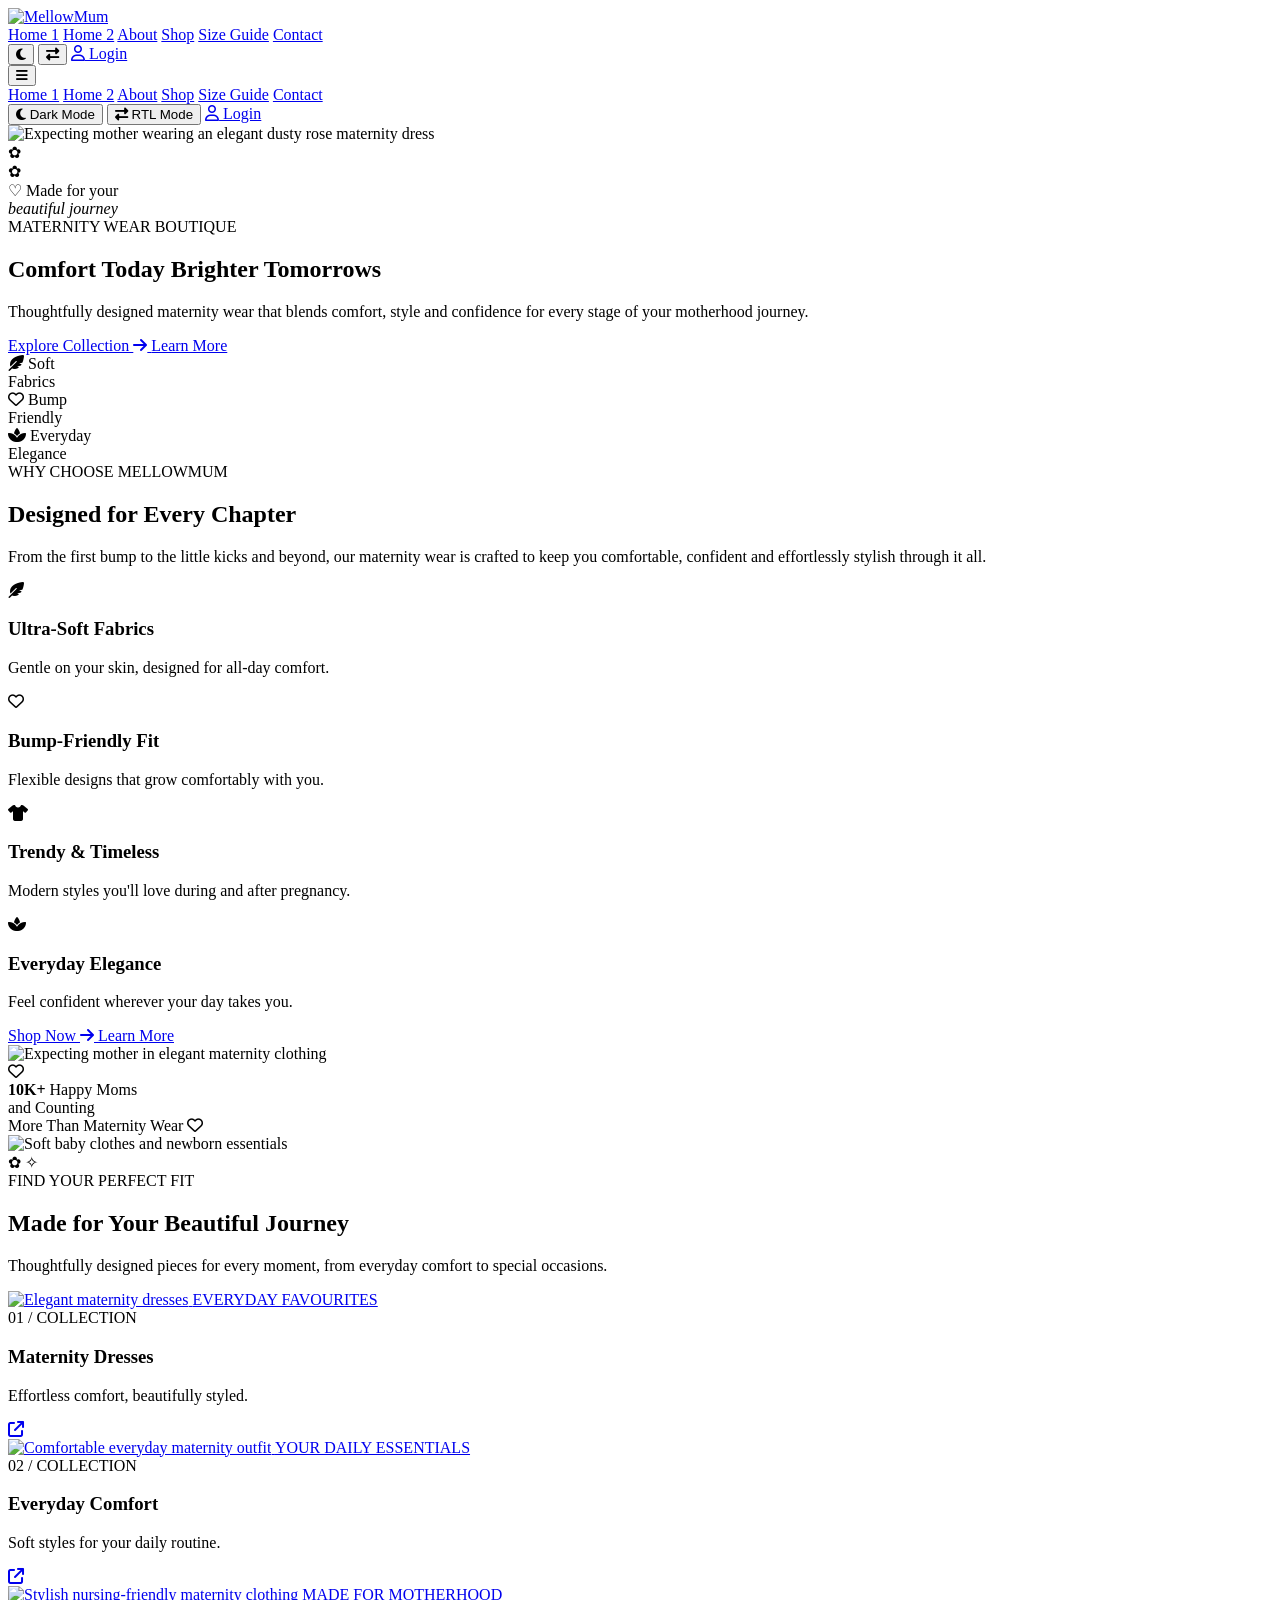
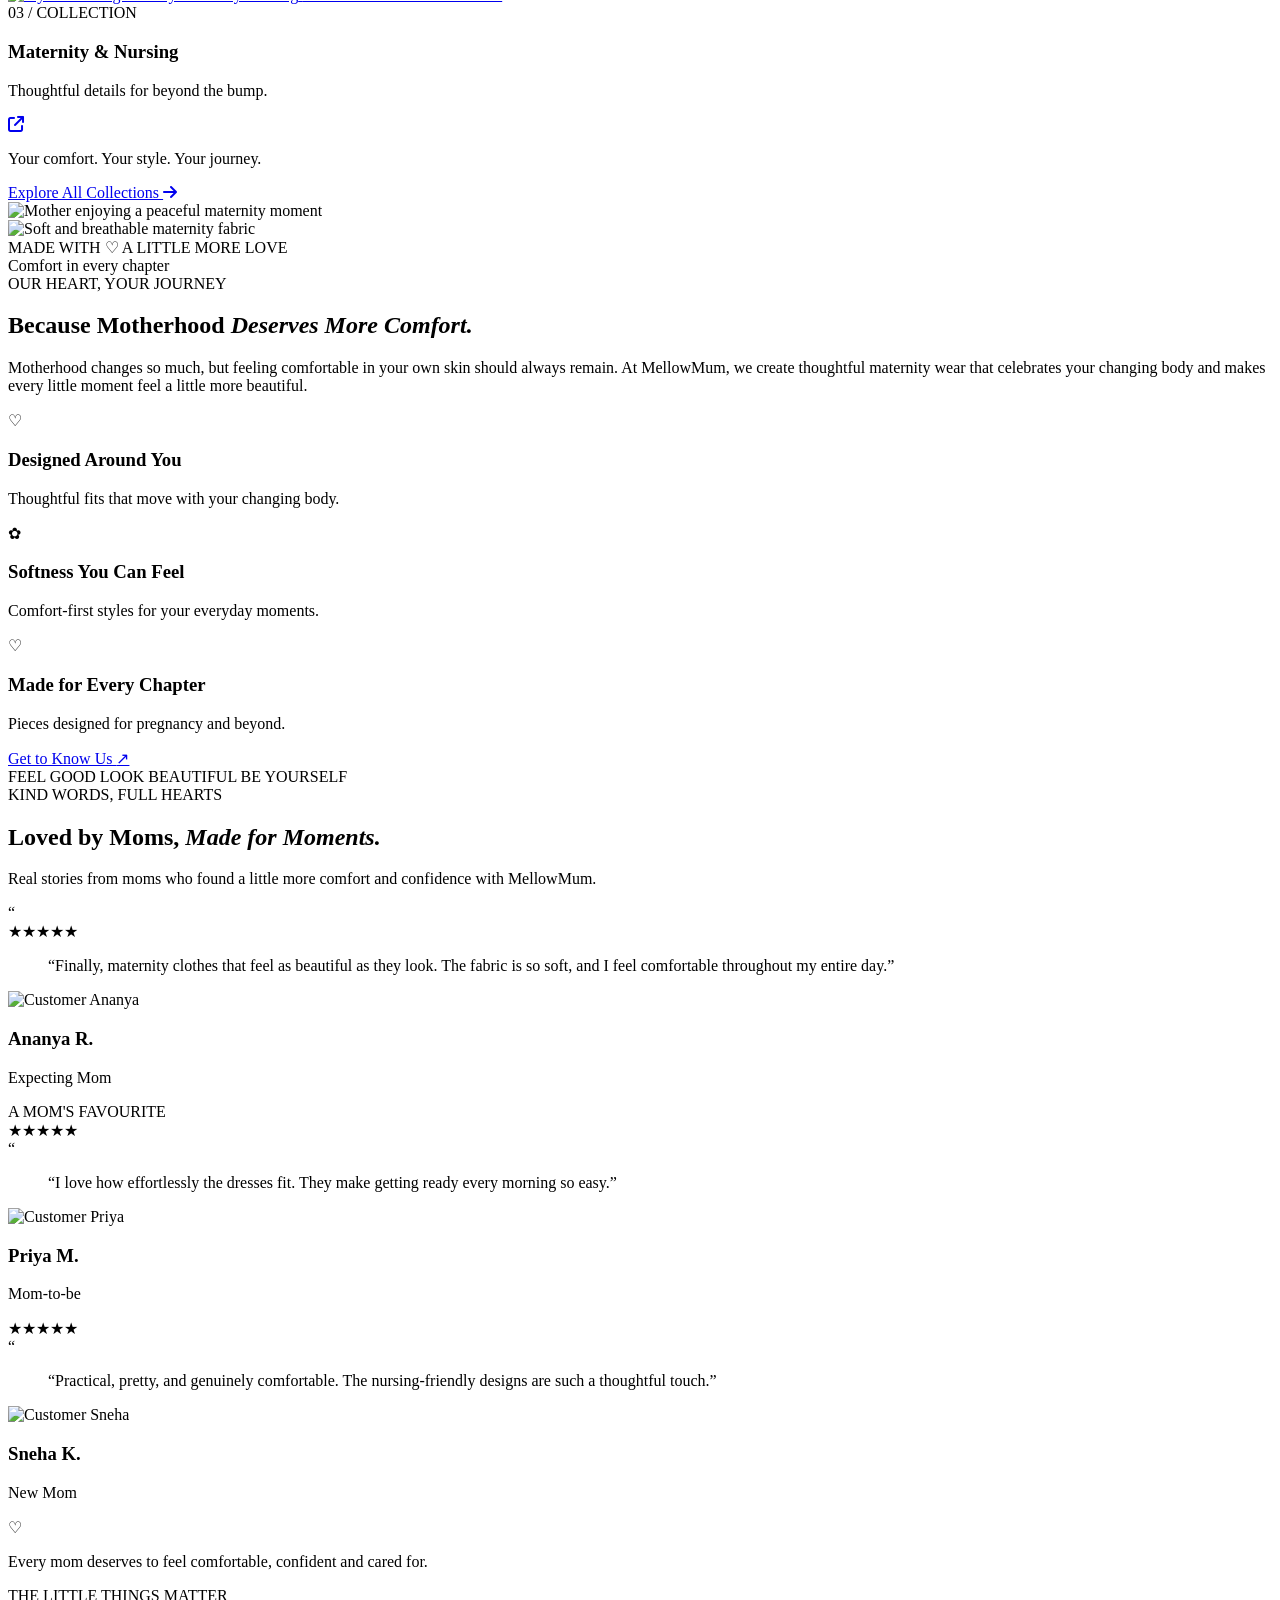
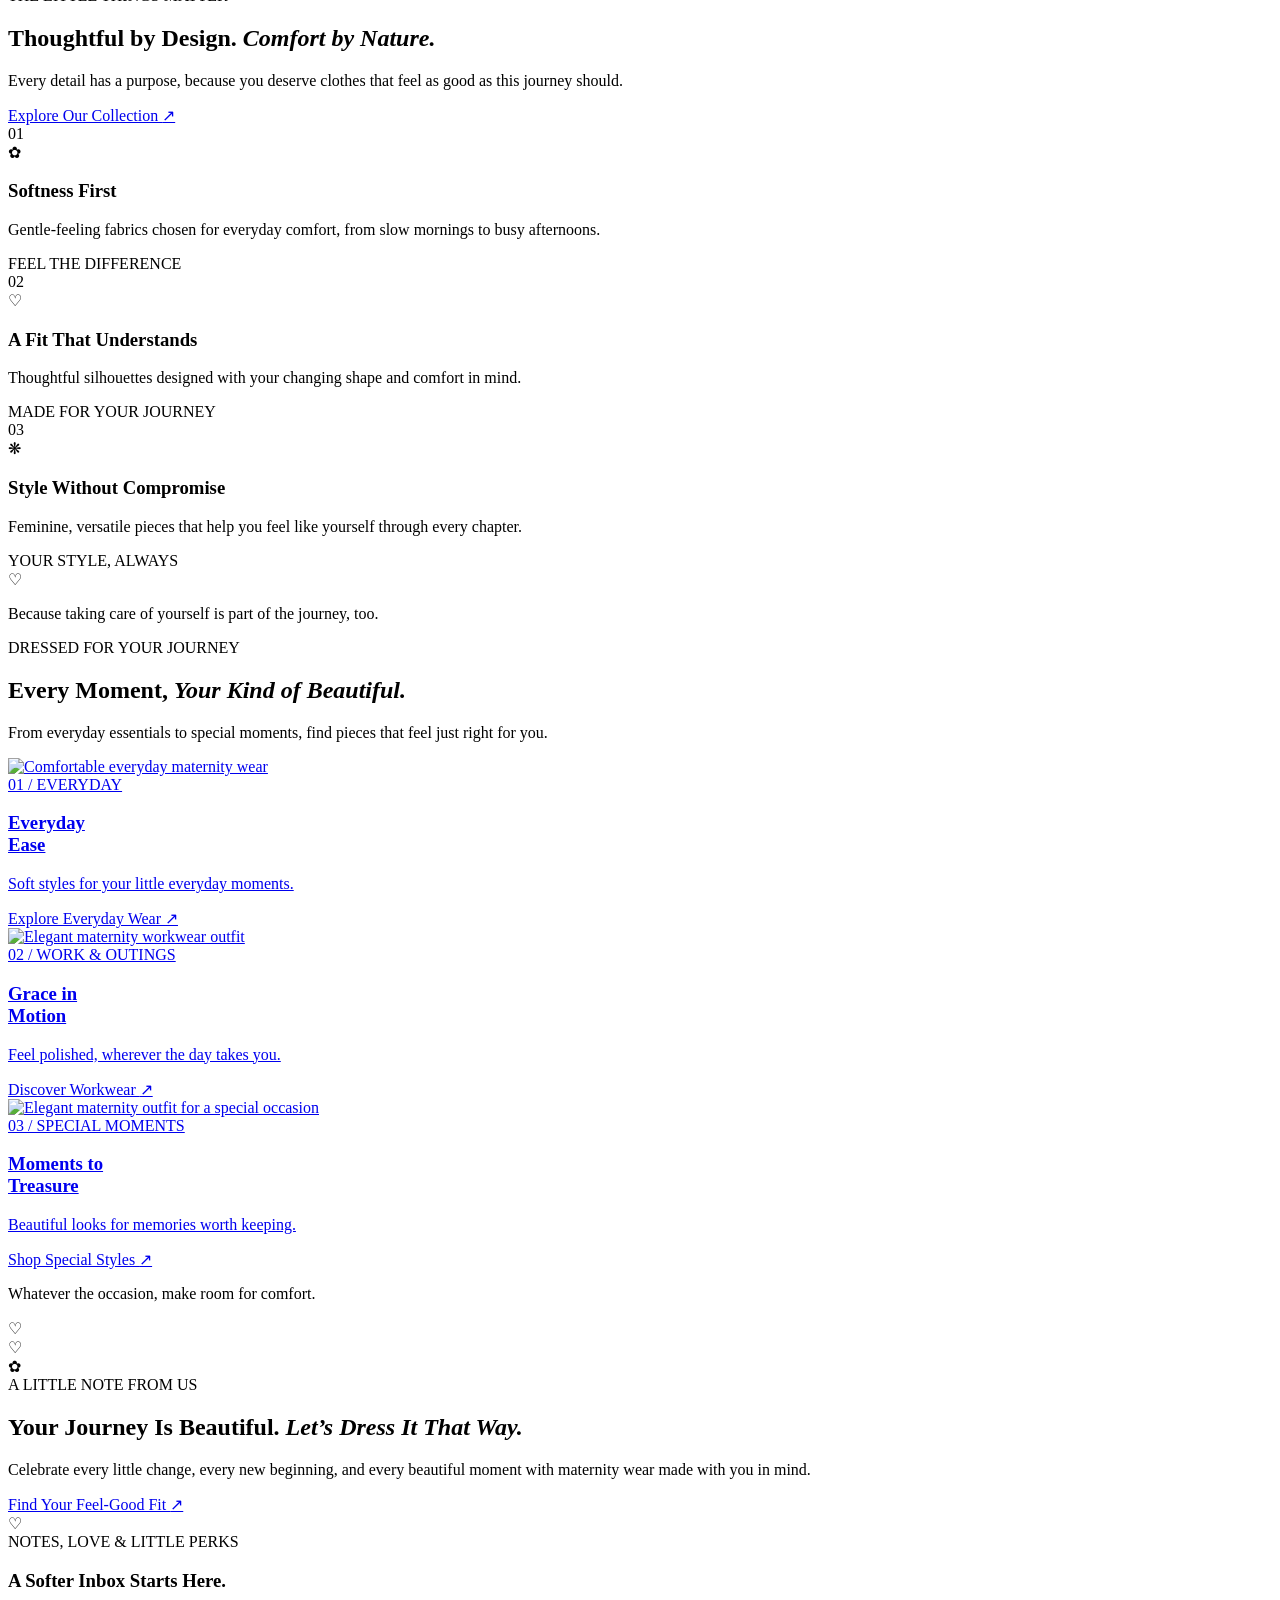
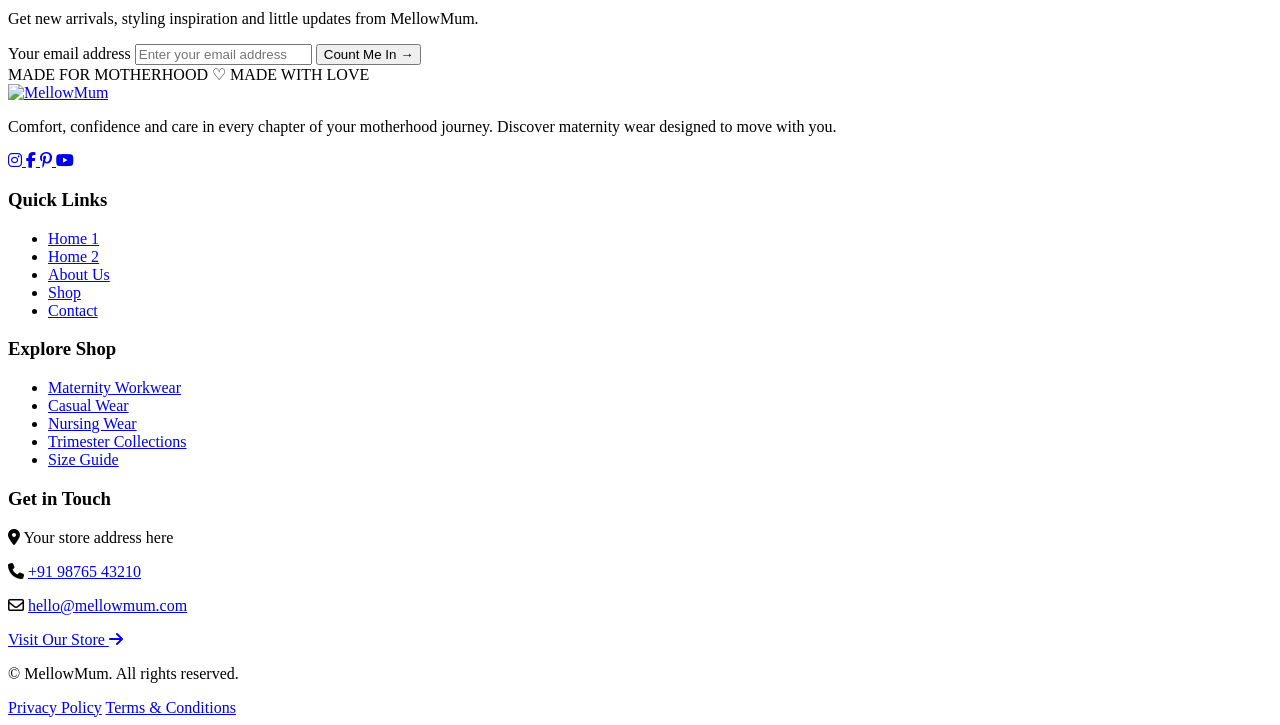
==== index.html @ 8047074a "Add files via upload" ====
<!DOCTYPE html>
<html lang="en">

<head>
    <meta charset="UTF-8">
    <meta name="viewport" content="width=device-width, initial-scale=1.0">

    <title>MellowMum</title>

    <meta name="description"
        content="Discover comfortable and stylish maternity wear at MellowMum, designed for every stage of motherhood.">

    <!-- Google Fonts -->
    <link rel="preconnect" href="https://fonts.googleapis.com">
    <link rel="preconnect" href="https://fonts.gstatic.com" crossorigin>

    <!-- Favicon -->
    <link rel="icon" type="image/png" href="images/favicon.png">

    <link
        href="https://fonts.googleapis.com/css2?family=Nunito+Sans:wght@400;500;600;700&family=Outfit:wght@400;500;600;700&display=swap"
        rel="stylesheet">

    <!-- Font Awesome -->
    <link rel="stylesheet" href="https://cdnjs.cloudflare.com/ajax/libs/font-awesome/6.7.2/css/all.min.css">

    <!-- Main CSS -->
    <link rel="stylesheet" href="css/style.css">
</head>

<body>


    <!-- ==========================
     MELLOWMUM HEADER
========================== -->

    <header class="mm-header">
        <div class="mm-header-inner">

            <!-- Logo -->
            <a href="index.html" class="mm-logo" aria-label="MellowMum Home">
                <img src="images/logo.png" alt="MellowMum">
            </a>

            <!-- Desktop Navigation -->
            <nav class="mm-desktop-nav" aria-label="Main navigation">
                <a href="index.html" class="mm-nav-link active">Home 1</a>
                <a href="home-2.html" class="mm-nav-link">Home 2</a>
                <a href="about.html" class="mm-nav-link">About</a>
                <a href="shop.html" class="mm-nav-link">Shop</a>
                <a href="size-guide.html" class="mm-nav-link">Size Guide</a>
                <a href="contact.html" class="mm-nav-link">Contact</a>
            </nav>

            <!-- Desktop Actions -->
            <div class="mm-desktop-actions">

                <button class="mm-icon-btn" id="mm-desktop-theme" type="button" aria-label="Toggle dark mode"
                    title="Dark mode">
                    <i class="fa-solid fa-moon"></i>
                </button>

                <button class="mm-icon-btn" id="mm-desktop-rtl" type="button" aria-label="Toggle RTL mode"
                    title="Toggle RTL">
                    <i class="fa-solid fa-right-left"></i>
                </button>

                <a href="login.html" class="mm-login-btn">
                    <i class="fa-regular fa-user"></i>
                    Login
                </a>

            </div>

            <!-- Responsive Menu Toggle -->
            <button class="mm-menu-toggle" id="mm-menu-toggle" type="button" aria-label="Open navigation menu"
                aria-expanded="false" aria-controls="mm-mobile-menu">
                <i class="fa-solid fa-bars"></i>
            </button>

        </div>

        <!-- Responsive Navigation -->
        <div class="mm-mobile-menu" id="mm-mobile-menu" aria-hidden="true" inert>

            <nav class="mm-mobile-nav" aria-label="Mobile navigation">
                <a href="index.html" class="mm-mobile-link active">Home 1</a>
                <a href="home-2.html" class="mm-mobile-link">Home 2</a>
                <a href="about.html" class="mm-mobile-link">About</a>
                <a href="shop.html" class="mm-mobile-link">Shop</a>
                <a href="size-guide.html" class="mm-mobile-link">Size Guide</a>
                <a href="contact.html" class="mm-mobile-link">Contact</a>
            </nav>

            <!-- Mobile Settings -->
            <div class="mm-mobile-settings">

                <button class="mm-setting-btn" id="mm-mobile-theme" type="button">
                    <i class="fa-solid fa-moon"></i>
                    <span>Dark Mode</span>
                </button>

                <button class="mm-setting-btn" id="mm-mobile-rtl" type="button">
                    <i class="fa-solid fa-right-left"></i>
                    <span>RTL Mode</span>
                </button>

                <a href="login.html" class="mm-login-btn mm-mobile-login">
                    <i class="fa-regular fa-user"></i>
                    Login
                </a>

            </div>

        </div>
    </header>

    <!-- MELLOWMUM HERO -->
    <section class="mm-hero" id="home">
        <div class="mm-hero-shell">

            <!-- LEFT: MATERNITY VISUAL -->
            <div class="mm-hero-media">
                <div class="mm-hero-arch"></div>

                <div class="mm-hero-photo-wrap">
                    <img src="images/maternity-model.jpg"
                        alt="Expecting mother wearing an elegant dusty rose maternity dress" class="mm-hero-photo">
                </div>

                <div class="mm-hero-flower mm-hero-flower-one">✿</div>
                <div class="mm-hero-flower mm-hero-flower-two">✿</div>

                <div class="mm-hero-photo-note">
                    <span class="mm-note-heart">♡</span>
                    Made for your<br>
                    <em>beautiful journey</em>
                </div>
            </div>

            <!-- RIGHT: CONTENT -->
            <div class="mm-hero-content">

                <div class="mm-hero-eyebrow">
                    <span></span>
                    MATERNITY WEAR BOUTIQUE
                </div>

                <h1 class="mm-hero-title">
                    Comfort Today
                    <span>Brighter Tomorrows</span>
                </h1>

                <p class="mm-hero-description">
                    Thoughtfully designed maternity wear that blends
                    comfort, style and confidence for every stage of
                    your motherhood journey.
                </p>

                <div class="mm-hero-actions">
                    <a href="shop.html" class="mm-hero-btn mm-hero-btn-primary">
                        Explore Collection
                        <i class="fa-solid fa-arrow-right"></i>
                    </a>

                    <a href="about.html" class="mm-hero-btn mm-hero-btn-outline">
                        Learn More
                    </a>
                </div>

                <div class="mm-hero-benefits">

                    <div class="mm-hero-benefit">
                        <i class="fa-solid fa-feather-pointed"></i>
                        <span>Soft<br>Fabrics</span>
                    </div>

                    <div class="mm-hero-benefit">
                        <i class="fa-regular fa-heart"></i>
                        <span>Bump<br>Friendly</span>
                    </div>

                    <div class="mm-hero-benefit">
                        <i class="fa-solid fa-spa"></i>
                        <span>Everyday<br>Elegance</span>
                    </div>

                </div>
            </div>
        </div>
    </section>


    <!-- =========================================
     WHY CHOOSE MELLOWMUM
========================================= -->

    <section class="mm-why-section" id="why-mellowmum">
        <div class="mm-why-container">

            <!-- LEFT CONTENT -->
            <div class="mm-why-content">

                <div class="mm-why-eyebrow">
                    <span></span>
                    WHY CHOOSE MELLOWMUM
                </div>

                <h2 class="mm-why-title">
                    Designed for
                    <span>Every Chapter</span>
                </h2>

                <p class="mm-why-description">
                    From the first bump to the little kicks and beyond,
                    our maternity wear is crafted to keep you comfortable,
                    confident and effortlessly stylish through it all.
                </p>

                <!-- BENEFIT CARDS -->
                <div class="mm-why-benefits">

                    <article class="mm-why-card">
                        <div class="mm-why-icon">
                            <i class="fa-solid fa-feather-pointed"></i>
                        </div>
                        <div class="mm-why-card-text">
                            <h3>Ultra-Soft Fabrics</h3>
                            <p>Gentle on your skin, designed for all-day comfort.</p>
                        </div>
                    </article>

                    <article class="mm-why-card">
                        <div class="mm-why-icon">
                            <i class="fa-regular fa-heart"></i>
                        </div>
                        <div class="mm-why-card-text">
                            <h3>Bump-Friendly Fit</h3>
                            <p>Flexible designs that grow comfortably with you.</p>
                        </div>
                    </article>

                    <article class="mm-why-card">
                        <div class="mm-why-icon">
                            <i class="fa-solid fa-shirt"></i>
                        </div>
                        <div class="mm-why-card-text">
                            <h3>Trendy & Timeless</h3>
                            <p>Modern styles you'll love during and after pregnancy.</p>
                        </div>
                    </article>

                    <article class="mm-why-card">
                        <div class="mm-why-icon">
                            <i class="fa-solid fa-spa"></i>
                        </div>
                        <div class="mm-why-card-text">
                            <h3>Everyday Elegance</h3>
                            <p>Feel confident wherever your day takes you.</p>
                        </div>
                    </article>

                </div>

                <!-- BUTTONS -->
                <div class="mm-why-actions">
                    <a href="shop.html" class="mm-why-btn">
                        Shop Now
                        <i class="fa-solid fa-arrow-right"></i>
                    </a>

                    <a href="about.html" class="mm-why-link">
                        Learn More
                        <span></span>
                    </a>
                </div>

            </div>

            <!-- RIGHT VISUAL COMPOSITION -->
            <div class="mm-why-visual">

                <div class="mm-why-back-shape"></div>

                <!-- Main maternity image -->
                <div class="mm-why-main-image">
                    <img src="images/why-choose.jpg" alt="Expecting mother in elegant maternity clothing"
                        loading="lazy">
                </div>

                <!-- Floating customer badge -->
                <div class="mm-why-stat">
                    <div class="mm-why-stat-heart">
                        <i class="fa-regular fa-heart"></i>
                    </div>
                    <strong>10K+</strong>
                    <span>Happy Moms<br>and Counting</span>
                </div>

                <!-- Handwritten-style message -->
                <div class="mm-why-note">
                    <span>More Than</span>
                    <span>Maternity Wear</span>
                    <i class="fa-regular fa-heart"></i>
                </div>

                <!-- Small supporting image -->
                <div class="mm-why-small-image">
                    <img src="images/baby-essentials.jpg" alt="Soft baby clothes and newborn essentials" loading="lazy">
                </div>

                <span class="mm-why-decoration mm-why-decoration-one">✿</span>
                <span class="mm-why-decoration mm-why-decoration-two">✧</span>

            </div>

        </div>
    </section>



    <!-- =========================================
     SECTION 3 - MATERNITY COLLECTION
========================================= -->

    <section class="mm-collection-section" id="maternity-collection">
        <div class="mm-collection-container">

            <!-- Section heading -->
            <div class="mm-collection-heading">
                <div class="mm-collection-eyebrow">
                    <span></span>
                    FIND YOUR PERFECT FIT
                    <span></span>
                </div>

                <div class="mm-collection-heading-row">
                    <h2 class="mm-collection-title">
                        Made for Your
                        <span>Beautiful Journey</span>
                    </h2>

                    <p class="mm-collection-intro">
                        Thoughtfully designed pieces for every moment,
                        from everyday comfort to special occasions.
                    </p>
                </div>
            </div>

            <!-- Asymmetric collection gallery -->
            <div class="mm-collection-grid">

                <!-- Large card -->
                <article class="mm-collection-card mm-collection-card-large">
                    <a href="shop.html?category=dresses" class="mm-collection-image-link"
                        aria-label="Explore maternity dresses">

                        <img src="images/maternity-dresses.jpg" alt="Elegant maternity dresses"
                            class="mm-collection-image" loading="lazy">

                        <span class="mm-collection-image-label">
                            EVERYDAY FAVOURITES
                        </span>
                    </a>

                    <div class="mm-collection-card-info">
                        <div>
                            <span class="mm-collection-number">01 / COLLECTION</span>
                            <h3>Maternity Dresses</h3>
                            <p>Effortless comfort, beautifully styled.</p>
                        </div>

                        <a href="shop.html?category=dresses" class="mm-collection-arrow"
                            aria-label="Shop maternity dresses">
                            <i class="fa-solid fa-arrow-up-right-from-square"></i>
                        </a>
                    </div>
                </article>

                <!-- Top right card -->
                <article class="mm-collection-card mm-collection-card-top">
                    <a href="shop.html?category=everyday-wear" class="mm-collection-image-link"
                        aria-label="Explore everyday maternity wear">

                        <img src="images/maternity-everyday.jpg" alt="Comfortable everyday maternity outfit"
                            class="mm-collection-image" loading="lazy">

                        <span class="mm-collection-image-label">
                            YOUR DAILY ESSENTIALS
                        </span>
                    </a>

                    <div class="mm-collection-card-info">
                        <div>
                            <span class="mm-collection-number">02 / COLLECTION</span>
                            <h3>Everyday Comfort</h3>
                            <p>Soft styles for your daily routine.</p>
                        </div>

                        <a href="shop.html?category=everyday-wear" class="mm-collection-arrow"
                            aria-label="Shop everyday maternity wear">
                            <i class="fa-solid fa-arrow-up-right-from-square"></i>
                        </a>
                    </div>
                </article>

                <!-- Bottom right card -->
                <article class="mm-collection-card mm-collection-card-bottom">
                    <a href="shop.html?category=nursing-wear" class="mm-collection-image-link"
                        aria-label="Explore nursing wear">

                        <img src="images/maternity-nursing.jpg" alt="Stylish nursing-friendly maternity clothing"
                            class="mm-collection-image" loading="lazy">

                        <span class="mm-collection-image-label">
                            MADE FOR MOTHERHOOD
                        </span>
                    </a>

                    <div class="mm-collection-card-info">
                        <div>
                            <span class="mm-collection-number">03 / COLLECTION</span>
                            <h3>Maternity & Nursing</h3>
                            <p>Thoughtful details for beyond the bump.</p>
                        </div>

                        <a href="shop.html?category=nursing-wear" class="mm-collection-arrow"
                            aria-label="Shop nursing wear">
                            <i class="fa-solid fa-arrow-up-right-from-square"></i>
                        </a>
                    </div>
                </article>

            </div>

            <!-- Bottom CTA -->
            <div class="mm-collection-footer">
                <p>
                    Your comfort. Your style. Your journey.
                </p>

                <a href="shop.html" class="mm-collection-view-all">
                    Explore All Collections
                    <i class="fa-solid fa-arrow-right"></i>
                </a>
            </div>

        </div>
    </section>


    <!-- SECTION 4: OUR STORY -->
    <section class="mm-story-section" id="our-story">
        <div class="mm-story-container">

            <div class="mm-story-visual">
                <div class="mm-story-image-main">
                    <img src="images/mellowmum-story.jpg" alt="Mother enjoying a peaceful maternity moment">
                </div>

                <div class="mm-story-image-small">
                    <img src="images/mellowmum-fabric.jpg" alt="Soft and breathable maternity fabric">
                </div>

                <div class="mm-story-stamp">
                    <span class="mm-story-stamp-top">MADE WITH</span>
                    <span class="mm-story-stamp-heart">♡</span>
                    <span class="mm-story-stamp-bottom">A LITTLE MORE LOVE</span>
                </div>

                <div class="mm-story-image-caption">
                    <span class="mm-story-caption-line"></span>
                    <span>Comfort in every chapter</span>
                </div>
            </div>

            <div class="mm-story-content">
                <span class="mm-story-eyebrow">
                    OUR HEART, YOUR JOURNEY
                </span>

                <h2>
                    Because Motherhood
                    <em>Deserves More Comfort.</em>
                </h2>

                <p class="mm-story-description">
                    Motherhood changes so much, but feeling comfortable
                    in your own skin should always remain. At MellowMum,
                    we create thoughtful maternity wear that celebrates
                    your changing body and makes every little moment feel
                    a little more beautiful.
                </p>

                <div class="mm-story-promise">
                    <span class="mm-story-promise-icon">♡</span>
                    <div>
                        <h3>Designed Around You</h3>
                        <p>Thoughtful fits that move with your changing body.</p>
                    </div>
                </div>

                <div class="mm-story-promise">
                    <span class="mm-story-promise-icon">✿</span>
                    <div>
                        <h3>Softness You Can Feel</h3>
                        <p>Comfort-first styles for your everyday moments.</p>
                    </div>
                </div>

                <div class="mm-story-promise">
                    <span class="mm-story-promise-icon">♡</span>
                    <div>
                        <h3>Made for Every Chapter</h3>
                        <p>Pieces designed for pregnancy and beyond.</p>
                    </div>
                </div>

                <a href="about.html" class="mm-story-button">
                    Get to Know Us
                    <span aria-hidden="true">↗</span>
                </a>
            </div>

        </div>

        <div class="mm-story-bottom-note">
            <span>FEEL GOOD</span>
            <span class="mm-story-note-dot"></span>
            <span>LOOK BEAUTIFUL</span>
            <span class="mm-story-note-dot"></span>
            <span>BE YOURSELF</span>
        </div>
    </section>


    <!-- SECTION 5: CUSTOMER TESTIMONIALS -->
    <section class="mm-testimonials-section" id="testimonials">
        <div class="mm-testimonials-container">

            <div class="mm-testimonials-heading">
                <span class="mm-testimonials-eyebrow">KIND WORDS, FULL HEARTS</span>

                <h2>
                    Loved by Moms,
                    <em>Made for Moments.</em>
                </h2>

                <p>
                    Real stories from moms who found a little more comfort
                    and confidence with MellowMum.
                </p>
            </div>

            <div class="mm-testimonials-layout">

                <div class="mm-testimonial-featured">
                    <span class="mm-testimonial-quote-mark">“</span>

                    <div class="mm-testimonial-stars">★★★★★</div>

                    <blockquote>
                        “Finally, maternity clothes that feel as beautiful
                        as they look. The fabric is so soft, and I feel
                        comfortable throughout my entire day.”
                    </blockquote>

                    <div class="mm-testimonial-author">
                        <div class="mm-testimonial-avatar">
                            <img src="images/customer-ananya.jpg" alt="Customer Ananya">
                        </div>
                        <div>
                            <h3>Ananya R.</h3>
                            <p>Expecting Mom</p>
                        </div>
                    </div>

                    <span class="mm-testimonial-featured-label">
                        A MOM'S FAVOURITE
                    </span>
                </div>

                <div class="mm-testimonials-side">

                    <article class="mm-testimonial-card">
                        <div class="mm-testimonial-card-top">
                            <div class="mm-testimonial-stars">★★★★★</div>
                            <span class="mm-testimonial-mark">“</span>
                        </div>

                        <blockquote>
                            “I love how effortlessly the dresses fit.
                            They make getting ready every morning so easy.”
                        </blockquote>

                        <div class="mm-testimonial-author">
                            <div class="mm-testimonial-avatar">
                                <img src="images/customer-priya.jpg" alt="Customer Priya">
                            </div>
                            <div>
                                <h3>Priya M.</h3>
                                <p>Mom-to-be</p>
                            </div>
                        </div>
                    </article>

                    <article class="mm-testimonial-card">
                        <div class="mm-testimonial-card-top">
                            <div class="mm-testimonial-stars">★★★★★</div>
                            <span class="mm-testimonial-mark">“</span>
                        </div>

                        <blockquote>
                            “Practical, pretty, and genuinely comfortable.
                            The nursing-friendly designs are such a thoughtful touch.”
                        </blockquote>

                        <div class="mm-testimonial-author">
                            <div class="mm-testimonial-avatar">
                                <img src="images/customer-sneha.jpg" alt="Customer Sneha">
                            </div>
                            <div>
                                <h3>Sneha K.</h3>
                                <p>New Mom</p>
                            </div>
                        </div>
                    </article>

                </div>
            </div>

            <div class="mm-testimonials-footer">
                <span class="mm-testimonials-footer-heart">♡</span>
                <p>Every mom deserves to feel comfortable, confident and cared for.</p>
            </div>

        </div>
    </section>


    <!-- SECTION 6: THE MELLOWMUM DIFFERENCE -->
    <section class="mm-difference-section" id="mellowmum-difference">
        <div class="mm-difference-container">

            <div class="mm-difference-intro">
                <span class="mm-difference-eyebrow">THE LITTLE THINGS MATTER</span>

                <h2>
                    Thoughtful by Design.
                    <em>Comfort by Nature.</em>
                </h2>

                <p>
                    Every detail has a purpose, because you deserve clothes
                    that feel as good as this journey should.
                </p>

                <a href="shop.html" class="mm-difference-link">
                    Explore Our Collection <span>↗</span>
                </a>
            </div>

            <div class="mm-difference-details">

                <article class="mm-difference-item">
                    <div class="mm-difference-number">01</div>
                    <div class="mm-difference-item-content">
                        <span class="mm-difference-symbol">✿</span>
                        <h3>Softness First</h3>
                        <p>
                            Gentle-feeling fabrics chosen for everyday comfort,
                            from slow mornings to busy afternoons.
                        </p>
                    </div>
                    <div class="mm-difference-item-note">FEEL THE DIFFERENCE</div>
                </article>

                <article class="mm-difference-item">
                    <div class="mm-difference-number">02</div>
                    <div class="mm-difference-item-content">
                        <span class="mm-difference-symbol">♡</span>
                        <h3>A Fit That Understands</h3>
                        <p>
                            Thoughtful silhouettes designed with your changing
                            shape and comfort in mind.
                        </p>
                    </div>
                    <div class="mm-difference-item-note">MADE FOR YOUR JOURNEY</div>
                </article>

                <article class="mm-difference-item">
                    <div class="mm-difference-number">03</div>
                    <div class="mm-difference-item-content">
                        <span class="mm-difference-symbol">❋</span>
                        <h3>Style Without Compromise</h3>
                        <p>
                            Feminine, versatile pieces that help you feel
                            like yourself through every chapter.
                        </p>
                    </div>
                    <div class="mm-difference-item-note">YOUR STYLE, ALWAYS</div>
                </article>

            </div>

            <div class="mm-difference-bottom">
                <span class="mm-difference-bottom-icon">♡</span>
                <p>Because taking care of yourself is part of the journey, too.</p>
            </div>

        </div>
    </section>


    <!-- SECTION 7: SHOP BY OCCASION -->
    <section class="mm-occasion-section" id="shop-by-occasion">
        <div class="mm-occasion-container">

            <div class="mm-occasion-heading">
                <div>
                    <span class="mm-occasion-eyebrow">DRESSED FOR YOUR JOURNEY</span>
                    <h2>
                        Every Moment,
                        <em>Your Kind of Beautiful.</em>
                    </h2>
                </div>

                <p>
                    From everyday essentials to special moments,
                    find pieces that feel just right for you.
                </p>
            </div>

            <div class="mm-occasion-grid">

                <a href="shop.html?category=everyday" class="mm-occasion-card mm-occasion-card-tall">
                    <img src="images/occasion-everyday.jpg" alt="Comfortable everyday maternity wear">

                    <span class="mm-occasion-card-overlay"></span>

                    <div class="mm-occasion-card-content">
                        <span class="mm-occasion-card-number">01 / EVERYDAY</span>
                        <h3>Everyday<br>Ease</h3>
                        <p>Soft styles for your little everyday moments.</p>
                        <span class="mm-occasion-card-link">
                            Explore Everyday Wear <span>↗</span>
                        </span>
                    </div>
                </a>

                <a href="shop.html?category=workwear" class="mm-occasion-card mm-occasion-card-middle">
                    <img src="images/occasion-workwear.jpg" alt="Elegant maternity workwear outfit">

                    <span class="mm-occasion-card-overlay"></span>

                    <div class="mm-occasion-card-content">
                        <span class="mm-occasion-card-number">02 / WORK & OUTINGS</span>
                        <h3>Grace in<br>Motion</h3>
                        <p>Feel polished, wherever the day takes you.</p>
                        <span class="mm-occasion-card-link">
                            Discover Workwear <span>↗</span>
                        </span>
                    </div>
                </a>

                <a href="shop.html?category=special-occasions" class="mm-occasion-card mm-occasion-card-tall">
                    <img src="images/occasion-special.jpg" alt="Elegant maternity outfit for a special occasion">

                    <span class="mm-occasion-card-overlay"></span>

                    <div class="mm-occasion-card-content">
                        <span class="mm-occasion-card-number">03 / SPECIAL MOMENTS</span>
                        <h3>Moments to<br>Treasure</h3>
                        <p>Beautiful looks for memories worth keeping.</p>
                        <span class="mm-occasion-card-link">
                            Shop Special Styles <span>↗</span>
                        </span>
                    </div>
                </a>

            </div>

            <div class="mm-occasion-footer">
                <span class="mm-occasion-footer-line"></span>
                <p>Whatever the occasion, make room for comfort.</p>
                <span class="mm-occasion-footer-heart">♡</span>
            </div>

        </div>
    </section>


    <!-- SECTION 8: FINAL CTA & NEWSLETTER -->
    <section class="mm-journey-section" id="join-our-journey">
        <div class="mm-journey-container">

            <div class="mm-journey-decoration mm-journey-decoration-left">♡</div>
            <div class="mm-journey-decoration mm-journey-decoration-right">✿</div>

            <div class="mm-journey-content">
                <span class="mm-journey-eyebrow">
                    A LITTLE NOTE FROM US
                </span>

                <h2>
                    Your Journey Is Beautiful.
                    <em>Let’s Dress It That Way.</em>
                </h2>

                <p class="mm-journey-description">
                    Celebrate every little change, every new beginning,
                    and every beautiful moment with maternity wear
                    made with you in mind.
                </p>

                <a href="shop.html" class="mm-journey-shop-button">
                    Find Your Feel-Good Fit
                    <span aria-hidden="true">↗</span>
                </a>
            </div>

            <div class="mm-journey-divider">
                <span></span>
                <span class="mm-journey-divider-heart">♡</span>
                <span></span>
            </div>

            <div class="mm-journey-newsletter">
                <div class="mm-journey-newsletter-copy">
                    <span class="mm-journey-newsletter-label">
                        NOTES, LOVE & LITTLE PERKS
                    </span>

                    <h3>A Softer Inbox Starts Here.</h3>

                    <p>
                        Get new arrivals, styling inspiration and
                        little updates from MellowMum.
                    </p>
                </div>

                <form class="mm-journey-form" action="#" method="post">
                    <label for="mm-journey-email" class="mm-journey-sr-only">
                        Your email address
                    </label>

                    <input type="email" id="mm-journey-email" name="email" placeholder="Enter your email address"
                        required>

                    <button type="submit">
                        Count Me In
                        <span aria-hidden="true">→</span>
                    </button>
                </form>

            </div>

            <div class="mm-journey-bottom-note">
                <span>MADE FOR MOTHERHOOD</span>
                <span class="mm-journey-bottom-heart">♡</span>
                <span>MADE WITH LOVE</span>
            </div>

        </div>
    </section>


    <!-- ==============================
     MELLOWMUM FOOTER
============================== -->

    <footer class="mm-footer">

        <div class="mm-footer-main">

            <!-- Brand Information -->
            <div class="mm-footer-brand">
                <a href="index.html" class="mm-footer-logo">
                    <img src="images/logo-white.png" alt="MellowMum">
                </a>

                <p>
                    Comfort, confidence and care in every chapter
                    of your motherhood journey. Discover maternity
                    wear designed to move with you.
                </p>

                <div class="mm-footer-socials">
                    <a href="#" aria-label="Instagram">
                        <i class="fa-brands fa-instagram"></i>
                    </a>
                    <a href="#" aria-label="Facebook">
                        <i class="fa-brands fa-facebook-f"></i>
                    </a>
                    <a href="#" aria-label="Pinterest">
                        <i class="fa-brands fa-pinterest-p"></i>
                    </a>
                    <a href="#" aria-label="YouTube">
                        <i class="fa-brands fa-youtube"></i>
                    </a>
                </div>
            </div>

            <!-- Quick Links -->
            <div class="mm-footer-column">
                <h3>Quick Links</h3>
                <ul>
                    <li><a href="index.html">Home 1</a></li>
                    <li><a href="home-2.html">Home 2</a></li>
                    <li><a href="about.html">About Us</a></li>
                    <li><a href="shop.html">Shop</a></li>
                    <li><a href="contact.html">Contact</a></li>
                </ul>
            </div>

            <!-- Shop Categories -->
            <div class="mm-footer-column">
                <h3>Explore Shop</h3>
                <ul>
                    <li><a href="shop.html?category=workwear">Maternity Workwear</a></li>
                    <li><a href="shop.html?category=casual">Casual Wear</a></li>
                    <li><a href="shop.html?category=nursing">Nursing Wear</a></li>
                    <li><a href="shop.html?category=trimester">Trimester Collections</a></li>
                    <li><a href="size-guide.html">Size Guide</a></li>
                </ul>
            </div>

            <!-- Contact Information -->
            <div class="mm-footer-column mm-footer-contact">
                <h3>Get in Touch</h3>

                <p>
                    <i class="fa-solid fa-location-dot"></i>
                    <span>Your store address here</span>
                </p>

                <p>
                    <i class="fa-solid fa-phone"></i>
                    <a href="tel:+919876543210">+91 98765 43210</a>
                </p>

                <p>
                    <i class="fa-regular fa-envelope"></i>
                    <a href="mailto:hello@mellowmum.com">
                        hello@mellowmum.com
                    </a>
                </p>

                <a href="contact.html" class="mm-footer-contact-btn">
                    Visit Our Store
                    <i class="fa-solid fa-arrow-right"></i>
                </a>
            </div>

        </div>

        <!-- Footer Bottom -->
        <div class="mm-footer-bottom">
            <p>
                &copy; <span id="mm-footer-year"></span>
                MellowMum. All rights reserved.
            </p>

            <div class="mm-footer-legal">
                <a href="#">Privacy Policy</a>
                <a href="#">Terms & Conditions</a>
            </div>

        </div>

    </footer>

    <script src="js/main.js"></script>

</body>

</html>
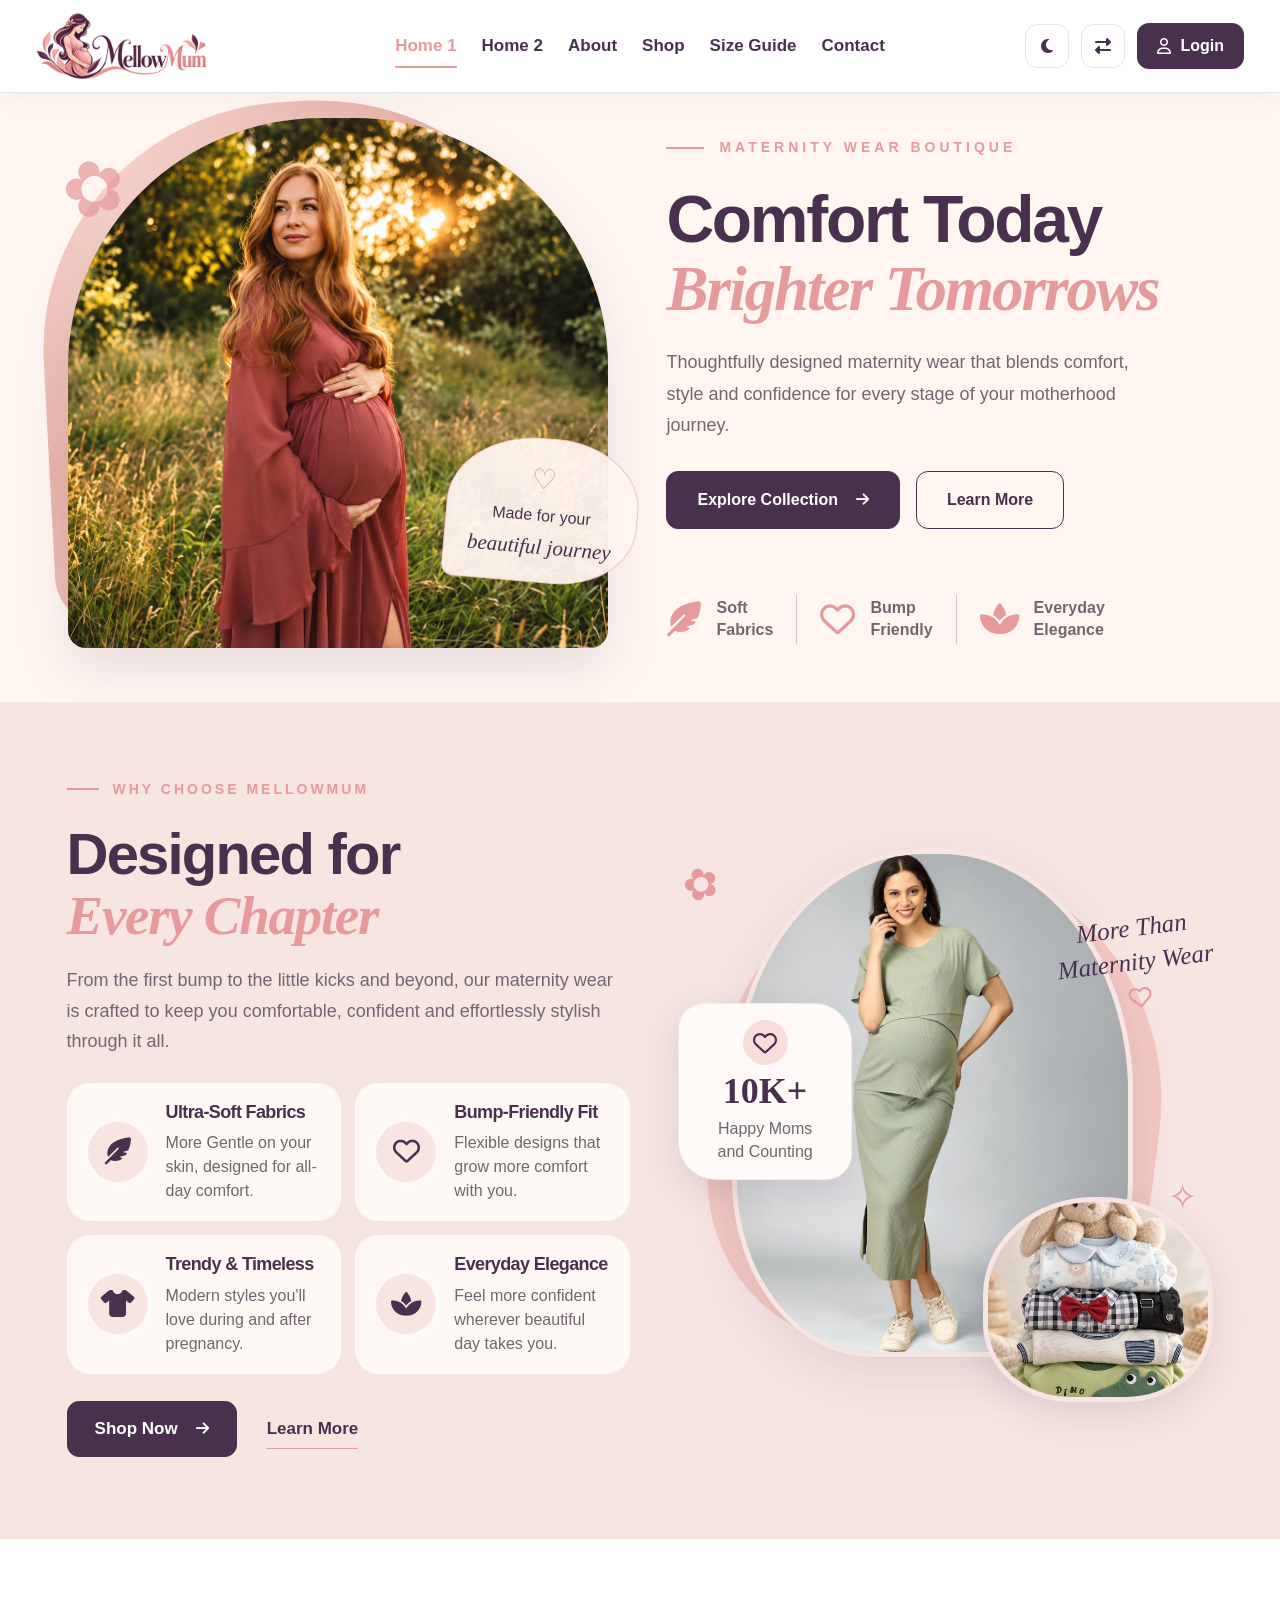
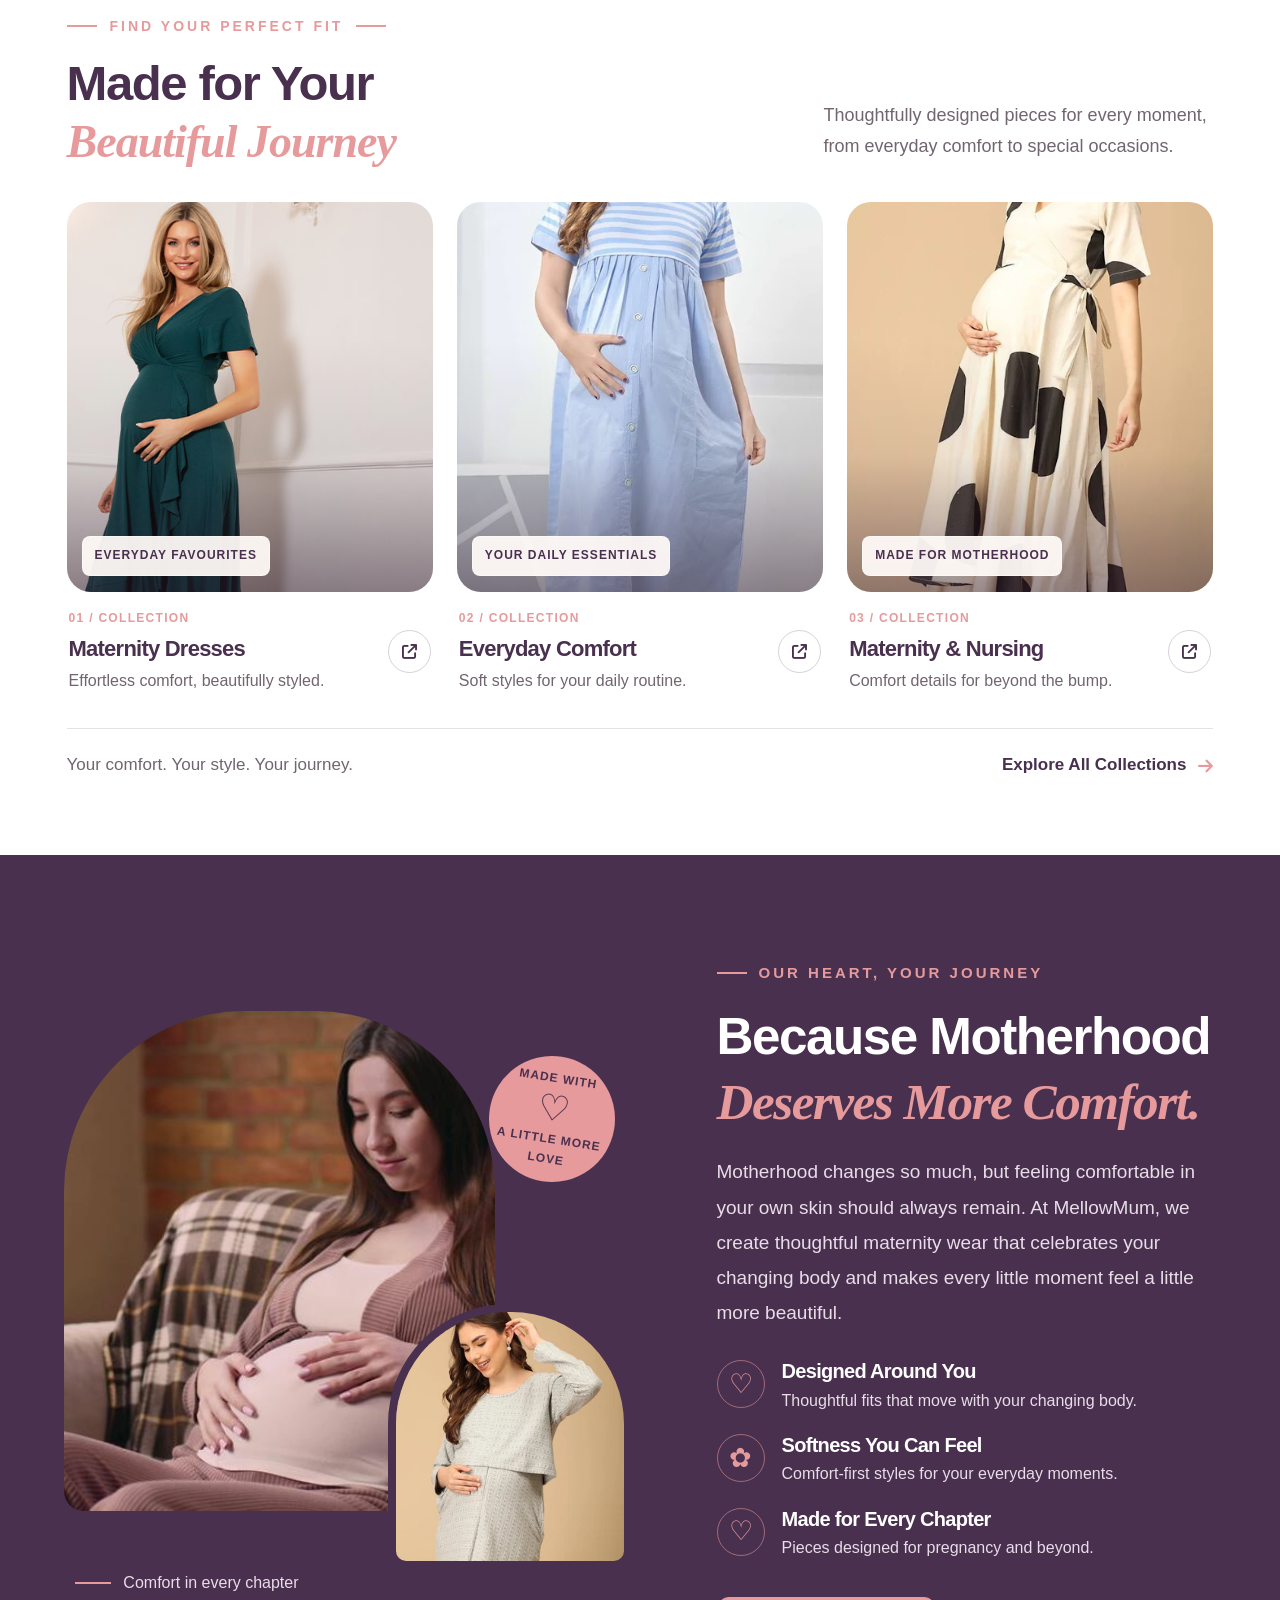
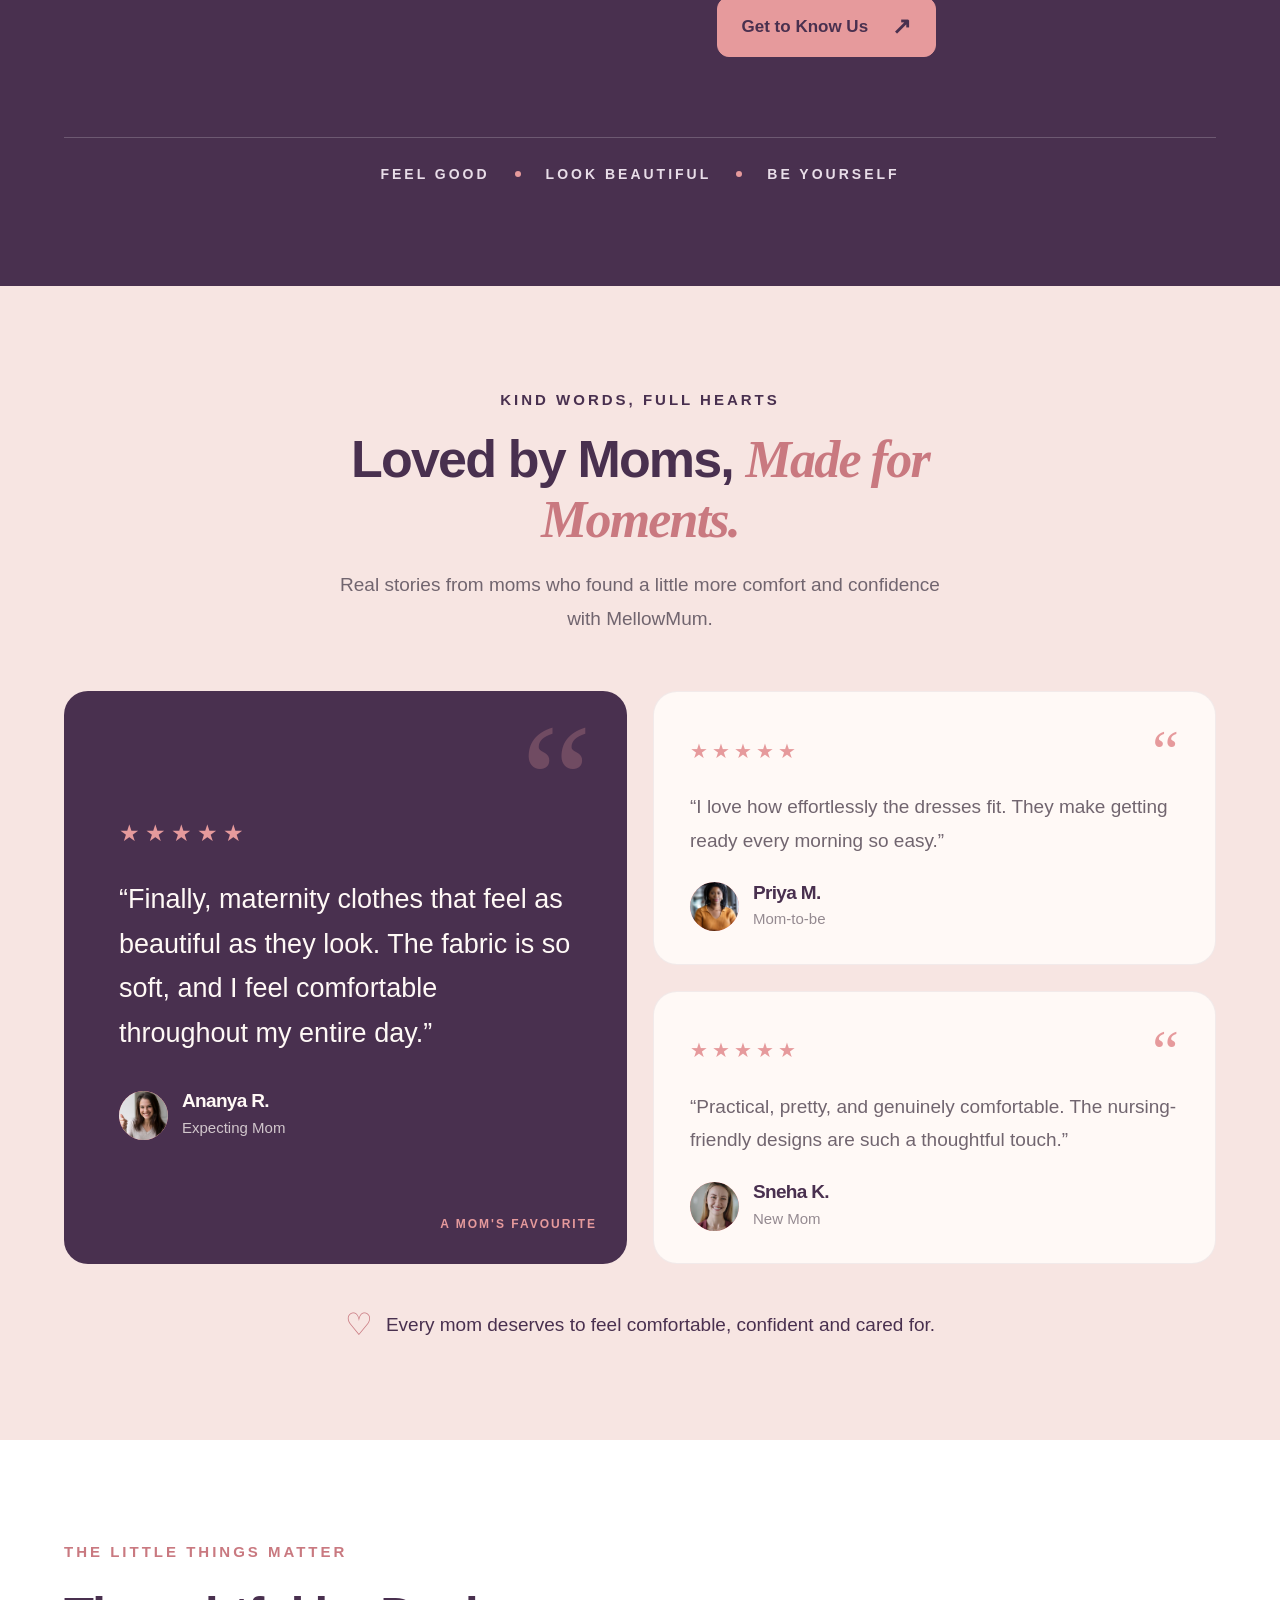
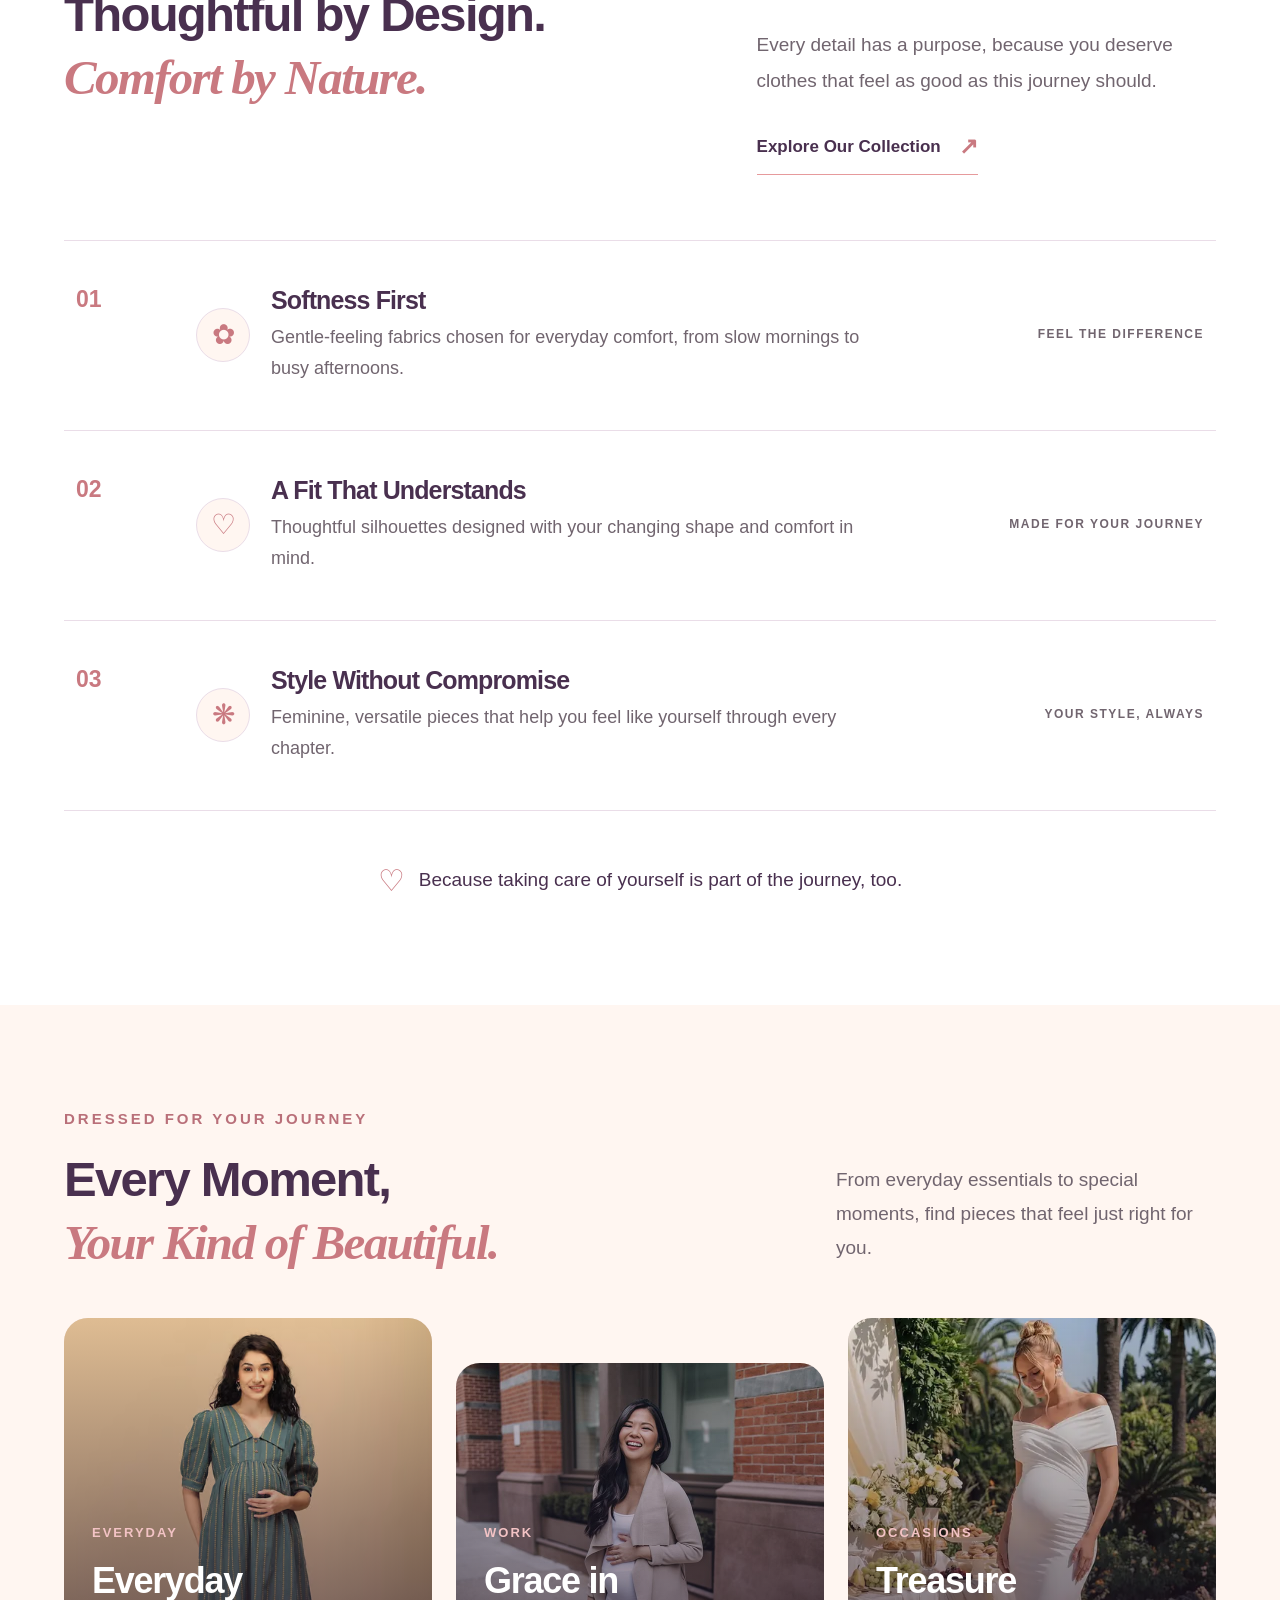
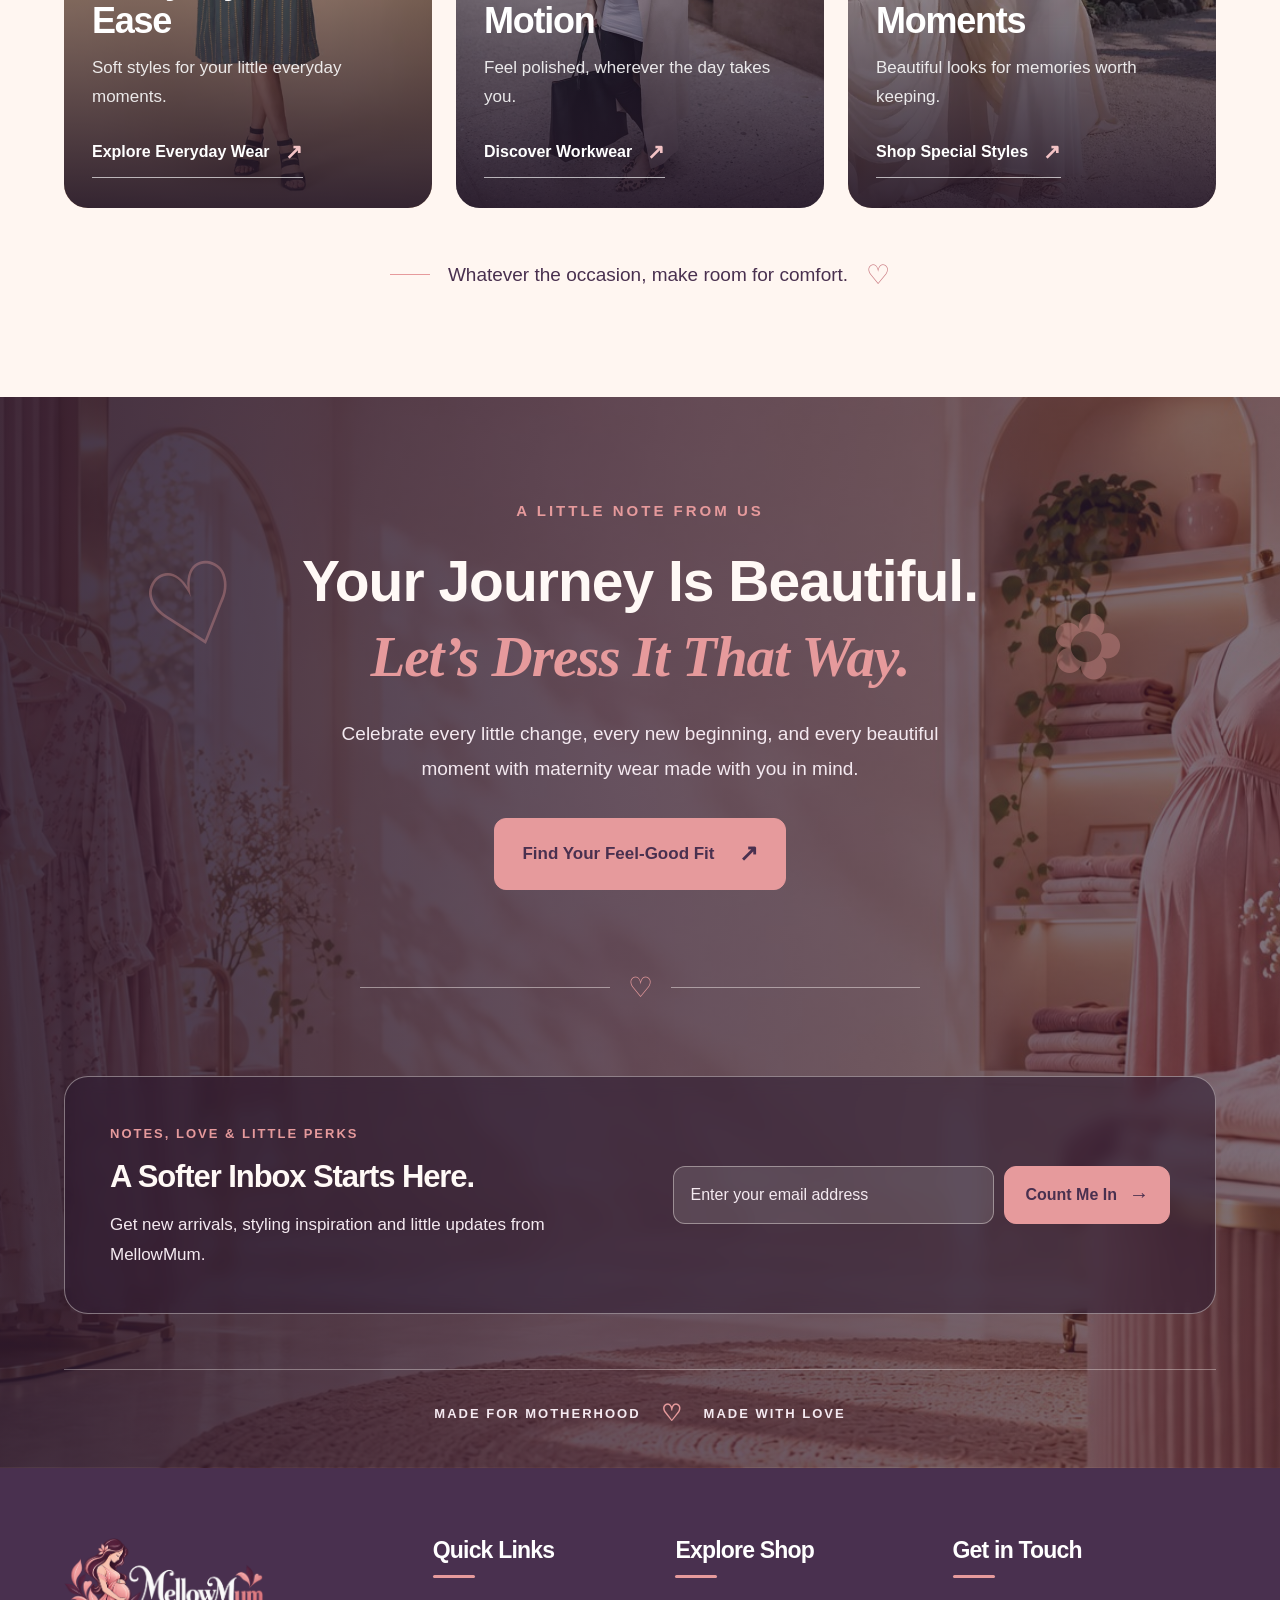
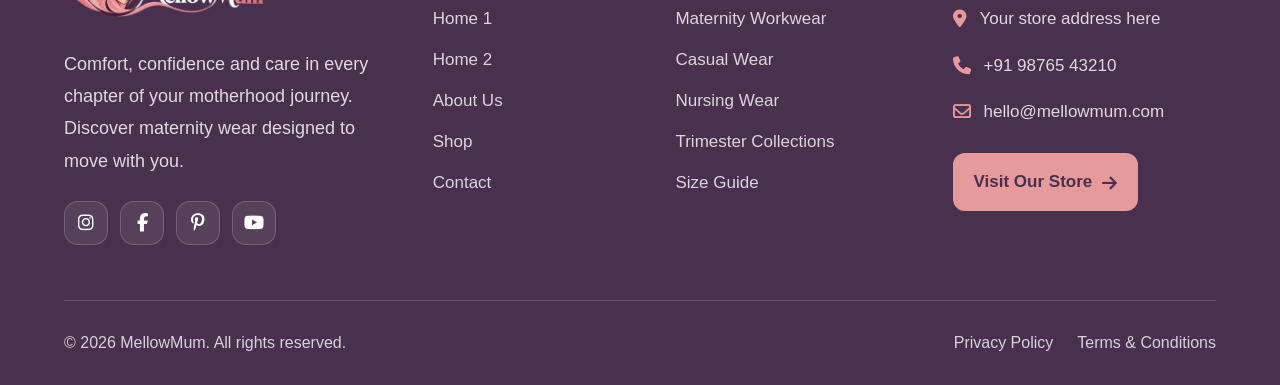
==== commit 34ba5413: "Add files via upload" ====
--- a/index.html
+++ b/index.html
@@ -227,7 +227,7 @@
                         </div>
                         <div class="mm-why-card-text">
                             <h3>Ultra-Soft Fabrics</h3>
-                            <p>Gentle on your skin, designed for all-day comfort.</p>
+                            <p>More Gentle on your skin, designed for all-day comfort.</p>
                         </div>
                     </article>
 
@@ -237,7 +237,7 @@
                         </div>
                         <div class="mm-why-card-text">
                             <h3>Bump-Friendly Fit</h3>
-                            <p>Flexible designs that grow comfortably with you.</p>
+                            <p>Flexible designs that grow more comfort with you.</p>
                         </div>
                     </article>
 
@@ -257,7 +257,7 @@
                         </div>
                         <div class="mm-why-card-text">
                             <h3>Everyday Elegance</h3>
-                            <p>Feel confident wherever your day takes you.</p>
+                            <p>Feel more confident wherever beautiful day takes you.</p>
                         </div>
                     </article>
 
@@ -422,7 +422,7 @@
                         <div>
                             <span class="mm-collection-number">03 / COLLECTION</span>
                             <h3>Maternity & Nursing</h3>
-                            <p>Thoughtful details for beyond the bump.</p>
+                            <p>Comfort details for beyond the bump.</p>
                         </div>
 
                         <a href="shop.html?category=nursing-wear" class="mm-collection-arrow"
@@ -740,7 +740,7 @@
                     <span class="mm-occasion-card-overlay"></span>
 
                     <div class="mm-occasion-card-content">
-                        <span class="mm-occasion-card-number">01 / EVERYDAY</span>
+                        <span class="mm-occasion-card-number">EVERYDAY</span>
                         <h3>Everyday<br>Ease</h3>
                         <p>Soft styles for your little everyday moments.</p>
                         <span class="mm-occasion-card-link">
@@ -755,7 +755,7 @@
                     <span class="mm-occasion-card-overlay"></span>
 
                     <div class="mm-occasion-card-content">
-                        <span class="mm-occasion-card-number">02 / WORK & OUTINGS</span>
+                        <span class="mm-occasion-card-number">WORK</span>
                         <h3>Grace in<br>Motion</h3>
                         <p>Feel polished, wherever the day takes you.</p>
                         <span class="mm-occasion-card-link">
@@ -770,8 +770,8 @@
                     <span class="mm-occasion-card-overlay"></span>
 
                     <div class="mm-occasion-card-content">
-                        <span class="mm-occasion-card-number">03 / SPECIAL MOMENTS</span>
-                        <h3>Moments to<br>Treasure</h3>
+                        <span class="mm-occasion-card-number">OCCASIONS</span>
+                        <h3>Treasure<br>Moments</h3>
                         <p>Beautiful looks for memories worth keeping.</p>
                         <span class="mm-occasion-card-link">
                             Shop Special Styles <span>↗</span>
--- a/css/style.css
+++ b/css/style.css
@@ -0,0 +1,24410 @@
+/* ==========================
+   MellowMum - Base Styles
+========================== */
+
+:root {
+    --primary-color: #49304F;
+    --secondary-color: #E69A9C;
+
+    --heading-font: 'Outfit', sans-serif;
+    --body-font: 'Nunito Sans', sans-serif;
+
+    --card-radius: 24px;
+    --button-radius: 12px;
+
+    --transition: 0.3s ease;
+}
+
+/* Reset */
+* {
+    margin: 0;
+    padding: 0;
+    box-sizing: border-box;
+}
+
+html {
+    scroll-behavior: smooth;
+}
+
+body {
+    font-family: var(--body-font);
+    font-size: 18px;
+    font-weight: 400;
+    line-height: 1.7;
+    color: var(--primary-color);
+    background-color: #FFFFFF;
+    overflow-x: hidden;
+}
+
+/* Headings */
+h1,
+h2,
+h3,
+h4,
+h5,
+h6 {
+    font-family: var(--heading-font);
+    font-weight: 600;
+    line-height: 1.2;
+    color: var(--primary-color);
+}
+
+/* Paragraphs */
+p {
+    font-family: var(--body-font);
+    font-weight: 400;
+    margin-bottom: 16px;
+}
+
+/* Links */
+a {
+    color: inherit;
+    text-decoration: none;
+    transition: var(--transition);
+}
+
+/* Images */
+img {
+    display: block;
+    max-width: 100%;
+    height: auto;
+}
+
+/* Lists */
+ul,
+ol {
+    list-style: none;
+}
+
+/* Buttons */
+button,
+.btn {
+    font-family: var(--body-font);
+    font-size: 18px;
+    font-weight: 600;
+    border: none;
+    border-radius: var(--button-radius);
+    padding: 14px 26px;
+    cursor: pointer;
+    transition: var(--transition);
+}
+
+.btn-primary {
+    background-color: var(--primary-color);
+    color: #FFFFFF;
+}
+
+.btn-primary:hover {
+    background-color: var(--secondary-color);
+    color: var(--primary-color);
+}
+
+/* Rounded Cards */
+.card {
+    background-color: #FFFFFF;
+    border: 1px solid rgba(73, 48, 79, 0.12);
+    border-radius: var(--card-radius);
+    overflow: hidden;
+    transition: var(--transition);
+}
+
+.card:hover {
+    transform: translateY(-5px);
+    box-shadow: 0 12px 30px rgba(73, 48, 79, 0.10);
+}
+
+/* Section Spacing */
+section {
+    padding: 80px 0;
+}
+
+/* Container */
+.container {
+    width: 100%;
+    max-width: 1200px;
+    margin: 0 auto;
+    padding: 0 24px;
+}
+
+/* Selection */
+::selection {
+    background-color: var(--secondary-color);
+    color: var(--primary-color);
+}
+
+
+/* ==========================
+   SECTION HEADING
+========================== */
+
+.section-heading {
+    max-width: 720px;
+    margin-bottom: 40px;
+}
+
+.section-label {
+    display: inline-block;
+    font-family: var(--body-font);
+    font-size: 16px;
+    font-weight: 700;
+    letter-spacing: 1.5px;
+    text-transform: uppercase;
+    color: var(--secondary-color);
+    margin-bottom: 14px;
+}
+
+.section-heading h2 {
+    font-family: var(--heading-font);
+    font-size: 42px;
+    font-weight: 600;
+    line-height: 1.2;
+    color: var(--primary-color);
+    margin-bottom: 18px;
+}
+
+.section-heading p {
+    font-family: var(--body-font);
+    font-size: 18px;
+    font-weight: 400;
+    line-height: 1.8;
+    color: var(--primary-color);
+    opacity: 0.85;
+    margin-bottom: 0;
+}
+
+/* Centered Section Heading */
+
+.section-heading.text-center {
+    margin-left: auto;
+    margin-right: auto;
+    text-align: center;
+}
+
+
+/* ==========================
+   SECTION HEADING
+========================== */
+
+.section-heading {
+    max-width: 720px;
+    margin-bottom: 40px;
+}
+
+.section-label {
+    display: inline-block;
+    font-family: var(--body-font);
+    font-size: 16px;
+    font-weight: 700;
+    letter-spacing: 1.5px;
+    text-transform: uppercase;
+    color: var(--secondary-color);
+    margin-bottom: 14px;
+}
+
+.section-heading h2 {
+    font-family: var(--heading-font);
+    font-size: 42px;
+    font-weight: 600;
+    line-height: 1.2;
+    color: var(--primary-color);
+    margin-bottom: 18px;
+}
+
+.section-heading p {
+    font-size: 18px;
+    font-weight: 400;
+    line-height: 1.8;
+    color: var(--primary-color);
+    opacity: 0.85;
+    margin-bottom: 0;
+}
+
+/* Centered Heading */
+.section-heading.text-center {
+    margin-left: auto;
+    margin-right: auto;
+    text-align: center;
+}
+
+/*******************************************************Header*****************************************************/
+
+
+/* ==============================
+   MELLOWMUM HEADER
+============================== */
+
+:root {
+    --mm-header-height: 92px;
+    --mm-header-bg: #FFFFFF;
+    --mm-header-text: #49304F;
+    --mm-header-border: rgba(73, 48, 79, 0.12);
+    --mm-header-shadow: 0 4px 24px rgba(73, 48, 79, 0.06);
+}
+
+.mm-header {
+    position: fixed;
+    top: 0;
+    left: 0;
+    right: 0;
+    z-index: 1000;
+    width: 100%;
+    background: var(--mm-header-bg);
+    border-bottom: 1px solid var(--mm-header-border);
+    box-shadow: var(--mm-header-shadow);
+    transition: background 0.3s ease, color 0.3s ease;
+}
+
+body {
+    padding-top: var(--mm-header-height);
+}
+
+@media (max-width: 1024px) {
+    body {
+        padding-top: 82px;
+    }
+}
+
+@media (max-width: 480px) {
+    body {
+        padding-top: 74px;
+    }
+}
+
+.mm-header-inner {
+    width: 100%;
+    max-width: 1440px;
+    min-height: var(--mm-header-height);
+    margin: 0 auto;
+    padding: 12px 36px;
+
+    display: grid;
+    grid-template-columns: 1fr auto 1fr;
+    align-items: center;
+    gap: 24px;
+}
+
+/* Logo */
+
+.mm-logo {
+    display: inline-flex;
+    align-items: center;
+    justify-self: start;
+    min-width: 0;
+}
+
+.mm-logo img {
+    display: block;
+    width: 190px;
+    max-width: 100%;
+    max-height: 66px;
+    object-fit: contain;
+    object-position: left center;
+}
+
+/* Desktop Navigation */
+
+.mm-desktop-nav {
+    display: flex;
+    align-items: center;
+    justify-content: center;
+    gap: 25px;
+    white-space: nowrap;
+}
+
+.mm-nav-link {
+    position: relative;
+    padding: 10px 0;
+    color: var(--mm-header-text);
+    font-family: var(--body-font);
+    font-size: 17px;
+    font-weight: 600;
+    transition: color 0.3s ease;
+}
+
+.mm-nav-link::after {
+    content: "";
+    position: absolute;
+    bottom: 2px;
+    left: 0;
+    width: 0;
+    height: 2px;
+    background: var(--secondary-color);
+    border-radius: 10px;
+    transition: width 0.3s ease;
+}
+
+.mm-nav-link:hover,
+.mm-nav-link.active {
+    color: var(--secondary-color);
+}
+
+.mm-nav-link:hover::after,
+.mm-nav-link.active::after {
+    width: 100%;
+}
+
+/* Desktop Action Buttons */
+
+.mm-desktop-actions {
+    display: flex;
+    align-items: center;
+    justify-content: flex-end;
+    gap: 12px;
+}
+
+.mm-icon-btn {
+    min-width: 44px;
+    min-height: 44px;
+    padding: 8px 10px;
+    display: inline-flex;
+    align-items: center;
+    justify-content: center;
+    gap: 6px;
+
+    color: var(--mm-header-text);
+    background: transparent;
+    border: 1px solid var(--mm-header-border);
+    border-radius: 12px;
+    font-family: var(--body-font);
+    font-size: 16px;
+    cursor: pointer;
+    transition: all 0.3s ease;
+}
+
+.mm-icon-btn:hover {
+    color: var(--mm-header-text);
+    background: var(--secondary-color);
+    border-color: var(--secondary-color);
+}
+
+.mm-rtl-label {
+    font-size: 14px;
+    font-weight: 700;
+}
+
+/* Login Button */
+
+.mm-login-btn {
+    display: inline-flex;
+    align-items: center;
+    justify-content: center;
+    gap: 9px;
+    min-height: 46px;
+    padding: 8px 18px;
+
+    color: #FFFFFF;
+    background: var(--primary-color);
+    border: 2px solid var(--primary-color);
+    border-radius: var(--button-radius);
+
+    font-family: var(--body-font);
+    font-size: 16px;
+    font-weight: 700;
+    white-space: nowrap;
+    transition: all 0.3s ease;
+}
+
+.mm-login-btn:hover {
+    color: var(--primary-color);
+    background: var(--secondary-color);
+    border-color: var(--secondary-color);
+}
+
+/* Responsive toggle hidden on desktop */
+
+.mm-menu-toggle {
+    display: none;
+}
+
+/* Mobile menu hidden by default */
+
+.mm-mobile-menu {
+    display: none;
+}
+
+/* ==============================
+   DARK MODE
+============================== */
+
+html.dark-mode {
+    color-scheme: dark;
+}
+
+html.dark-mode body {
+    background-color: #211B24;
+    color: #F7EDF5;
+}
+
+html.dark-mode .mm-header {
+    --mm-header-bg: #211B24;
+    --mm-header-text: #F7EDF5;
+    --mm-header-border: rgba(230, 154, 156, 0.22);
+    --mm-header-shadow: 0 4px 24px rgba(0, 0, 0, 0.18);
+}
+
+html.dark-mode .mm-icon-btn {
+    color: #F7EDF5;
+}
+
+html.dark-mode .mm-icon-btn:hover {
+    color: #49304F;
+    background: var(--secondary-color);
+}
+
+html.dark-mode .mm-mobile-menu {
+    background: #211B24;
+    color: #F7EDF5;
+}
+
+html.dark-mode .mm-mobile-link {
+    color: #F7EDF5;
+    border-bottom-color: rgba(230, 154, 156, 0.16);
+}
+
+html.dark-mode .mm-setting-btn {
+    color: #F7EDF5;
+    border-color: rgba(230, 154, 156, 0.24);
+}
+
+/* ==============================
+   RTL MODE
+============================== */
+
+html[dir="rtl"] .mm-logo {
+    justify-self: start;
+}
+
+html[dir="rtl"] .mm-logo img {
+    object-position: right center;
+}
+
+html[dir="rtl"] .mm-nav-link::after {
+    left: auto;
+    right: 0;
+}
+
+html[dir="rtl"] .mm-nav-link,
+html[dir="rtl"] .mm-mobile-link {
+    text-align: right;
+}
+
+html[dir="rtl"] .mm-login-btn,
+html[dir="rtl"] .mm-setting-btn {
+    flex-direction: row-reverse;
+}
+
+/* ==============================
+   RESPONSIVE MENU
+   Visible up to 1024px
+============================== */
+
+@media (max-width: 1024px) {
+
+    .mm-header-inner {
+        min-height: 82px;
+        padding: 12px 24px;
+        display: flex;
+        justify-content: space-between;
+        gap: 18px;
+    }
+
+    .mm-logo img {
+        width: 170px;
+        max-height: 60px;
+    }
+
+    .mm-desktop-nav,
+    .mm-desktop-actions {
+        display: none;
+    }
+
+    .mm-menu-toggle {
+        width: 48px;
+        height: 48px;
+        flex-shrink: 0;
+
+        display: inline-flex;
+        align-items: center;
+        justify-content: center;
+
+        color: var(--mm-header-text);
+        background: transparent;
+        border: 1px solid var(--mm-header-border);
+        border-radius: 12px;
+
+        font-size: 23px;
+        cursor: pointer;
+        transition: all 0.3s ease;
+    }
+
+    .mm-menu-toggle:hover,
+    .mm-menu-toggle[aria-expanded="true"] {
+        color: var(--primary-color);
+        background: var(--secondary-color);
+        border-color: var(--secondary-color);
+    }
+
+    .mm-mobile-menu {
+        display: block;
+        position: absolute;
+        top: 100%;
+        left: 0;
+        right: 0;
+        width: 100%;
+        max-height: calc(100vh - 82px);
+        max-height: calc(100dvh - 82px);
+        overflow-y: auto;
+        overscroll-behavior: contain;
+
+        padding: 0 24px;
+        background: var(--mm-header-bg);
+        border-top: 1px solid var(--mm-header-border);
+        box-shadow: 0 16px 28px rgba(73, 48, 79, 0.12);
+
+        visibility: hidden;
+        opacity: 0;
+        pointer-events: none;
+        transform: translateY(-8px);
+
+        transition:
+            opacity 0.25s ease,
+            transform 0.25s ease,
+            visibility 0.25s ease;
+    }
+
+    .mm-mobile-menu.is-open {
+        visibility: visible;
+        opacity: 1;
+        pointer-events: auto;
+        transform: translateY(0);
+    }
+
+    .mm-mobile-nav {
+        display: flex;
+        flex-direction: column;
+        padding-top: 10px;
+    }
+
+    .mm-mobile-link {
+        display: block;
+        padding: 14px 4px;
+        color: var(--mm-header-text);
+        border-bottom: 1px solid var(--mm-header-border);
+        font-family: var(--body-font);
+        font-size: 18px;
+        font-weight: 600;
+        transition: color 0.3s ease;
+    }
+
+    .mm-mobile-link:hover,
+    .mm-mobile-link.active {
+        color: var(--secondary-color);
+    }
+
+    .mm-mobile-settings {
+        display: flex;
+        flex-direction: column;
+        gap: 12px;
+        padding: 20px 0 24px;
+    }
+
+    .mm-setting-btn {
+        width: 100%;
+        min-height: 48px;
+        display: flex;
+        align-items: center;
+        justify-content: flex-start;
+        gap: 12px;
+
+        padding: 12px 16px;
+        color: var(--mm-header-text);
+        background: transparent;
+        border: 1px solid var(--mm-header-border);
+        border-radius: 12px;
+
+        font-family: var(--body-font);
+        font-size: 18px;
+        font-weight: 600;
+        text-align: start;
+        cursor: pointer;
+        transition: all 0.3s ease;
+    }
+
+    .mm-setting-btn:hover {
+        background: var(--secondary-color);
+        color: var(--primary-color);
+        border-color: var(--secondary-color);
+    }
+
+    .mm-mobile-login {
+        width: 100%;
+        min-height: 50px;
+    }
+
+    html[dir="rtl"] .mm-setting-btn {
+        justify-content: flex-start;
+    }
+}
+
+/* Smaller mobile screens */
+
+@media (max-width: 480px) {
+
+    .mm-header-inner {
+        min-height: 74px;
+        padding: 10px 16px;
+    }
+
+    .mm-logo img {
+        width: 145px;
+        max-height: 52px;
+    }
+
+    .mm-menu-toggle {
+        width: 44px;
+        height: 44px;
+        font-size: 21px;
+    }
+
+    .mm-mobile-menu {
+        max-height: calc(100vh - 74px);
+        max-height: calc(100dvh - 74px);
+        padding-left: 18px;
+        padding-right: 18px;
+    }
+}
+
+/* Respect reduced motion preferences */
+
+@media (prefers-reduced-motion: reduce) {
+
+    .mm-header *,
+    .mm-header *::before,
+    .mm-header *::after {
+        transition: none !important;
+    }
+}
+
+/******************************************************Footer******************************************************************/
+
+
+/* ==============================
+   MELLOWMUM FOOTER
+============================== */
+
+.mm-footer {
+    background: var(--primary-color);
+    color: #FFFFFF;
+    padding: 70px 5% 0;
+    font-family: var(--body-font);
+}
+
+/* Main Footer Layout */
+
+.mm-footer-main {
+    max-width: 1440px;
+    margin: 0 auto;
+    display: grid;
+    grid-template-columns: 1.4fr 0.85fr 1fr 1.15fr;
+    gap: 48px;
+    padding-bottom: 55px;
+}
+
+/* Brand */
+
+.mm-footer-brand {
+    max-width: 340px;
+}
+
+.mm-footer-logo {
+    display: inline-block;
+    margin-bottom: 22px;
+}
+
+.mm-footer-logo img {
+    width: 200px;
+    max-height: 90px;
+    object-fit: contain;
+    object-position: left center;
+}
+
+.mm-footer-brand>p {
+    color: rgba(255, 255, 255, 0.82);
+    font-size: 18px;
+    line-height: 1.8;
+    margin-bottom: 24px;
+}
+
+/* Social Icons */
+
+.mm-footer-socials {
+    display: flex;
+    flex-wrap: wrap;
+    gap: 12px;
+}
+
+.mm-footer-socials a {
+    width: 44px;
+    height: 44px;
+    display: inline-flex;
+    align-items: center;
+    justify-content: center;
+    color: #FFFFFF;
+    background: rgba(255, 255, 255, 0.08);
+    border: 1px solid rgba(255, 255, 255, 0.18);
+    border-radius: 14px;
+    font-size: 18px;
+    transition: all 0.3s ease;
+}
+
+.mm-footer-socials a:hover {
+    background: var(--secondary-color);
+    color: var(--primary-color);
+    border-color: var(--secondary-color);
+    transform: translateY(-4px);
+}
+
+/* Footer Columns */
+
+.mm-footer-column h3 {
+    position: relative;
+    color: #FFFFFF;
+    font-family: var(--heading-font);
+    font-size: 23px;
+    font-weight: 600;
+    margin-bottom: 27px;
+    padding-bottom: 14px;
+}
+
+.mm-footer-column h3::after {
+    content: "";
+    position: absolute;
+    bottom: 0;
+    left: 0;
+    width: 42px;
+    height: 3px;
+    background: var(--secondary-color);
+    border-radius: 10px;
+}
+
+.mm-footer-column ul {
+    display: flex;
+    flex-direction: column;
+    gap: 13px;
+}
+
+.mm-footer-column ul a {
+    color: rgba(255, 255, 255, 0.80);
+    font-size: 17px;
+    line-height: 1.6;
+    transition: all 0.3s ease;
+}
+
+.mm-footer-column ul a:hover {
+    color: var(--secondary-color);
+    padding-left: 5px;
+}
+
+/* Contact */
+
+.mm-footer-contact>p {
+    display: flex;
+    align-items: flex-start;
+    gap: 13px;
+    color: rgba(255, 255, 255, 0.82);
+    font-size: 17px;
+    line-height: 1.7;
+    margin-bottom: 18px;
+    overflow-wrap: anywhere;
+}
+
+.mm-footer-contact>p i {
+    color: var(--secondary-color);
+    font-size: 18px;
+    margin-top: 5px;
+    flex-shrink: 0;
+}
+
+.mm-footer-contact>p a:hover {
+    color: var(--secondary-color);
+}
+
+/* Contact CTA */
+
+.mm-footer-contact-btn {
+    display: inline-flex;
+    align-items: center;
+    justify-content: center;
+    gap: 10px;
+    margin-top: 8px;
+    padding: 13px 19px;
+    color: var(--primary-color);
+    background: var(--secondary-color);
+    border: 2px solid var(--secondary-color);
+    border-radius: var(--button-radius);
+    font-size: 17px;
+    font-weight: 700;
+    transition: all 0.3s ease;
+}
+
+.mm-footer-contact-btn:hover {
+    color: #FFFFFF;
+    background: transparent;
+}
+
+.mm-footer-contact-btn i {
+    transition: transform 0.3s ease;
+}
+
+.mm-footer-contact-btn:hover i {
+    transform: translateX(4px);
+}
+
+/* Footer Bottom */
+
+.mm-footer-bottom {
+    max-width: 1440px;
+    min-height: 85px;
+    margin: 0 auto;
+    display: flex;
+    align-items: center;
+    justify-content: space-between;
+    flex-wrap: wrap;
+    gap: 20px;
+    border-top: 1px solid rgba(255, 255, 255, 0.18);
+    padding: 22px 0;
+}
+
+.mm-footer-bottom p {
+    color: rgba(255, 255, 255, 0.78);
+    font-size: 16px;
+    margin: 0;
+}
+
+.mm-footer-legal {
+    display: flex;
+    align-items: center;
+    flex-wrap: wrap;
+    gap: 24px;
+}
+
+.mm-footer-legal a {
+    color: rgba(255, 255, 255, 0.78);
+    font-size: 16px;
+    transition: color 0.3s ease;
+}
+
+.mm-footer-legal a:hover {
+    color: var(--secondary-color);
+}
+
+
+/* ==============================
+   MELLOWMUM FOOTER - DARK MODE
+============================== */
+
+html.dark-mode .mm-footer {
+    background-color: #18131C;
+    color: #F8F0F7;
+    border-top: 1px solid rgba(230, 154, 156, 0.20);
+}
+
+/* Brand Description */
+
+html.dark-mode .mm-footer-brand>p {
+    color: #D9CDD9;
+}
+
+/* Footer Headings */
+
+html.dark-mode .mm-footer-column h3 {
+    color: #FFFFFF;
+}
+
+html.dark-mode .mm-footer-column h3::after {
+    background-color: var(--secondary-color);
+}
+
+/* Footer Links */
+
+html.dark-mode .mm-footer-column ul a {
+    color: #D9CDD9;
+}
+
+html.dark-mode .mm-footer-column ul a:hover {
+    color: var(--secondary-color);
+}
+
+/* Contact Information */
+
+html.dark-mode .mm-footer-contact>p {
+    color: #D9CDD9;
+}
+
+html.dark-mode .mm-footer-contact>p i {
+    color: var(--secondary-color);
+}
+
+html.dark-mode .mm-footer-contact>p a:hover {
+    color: var(--secondary-color);
+}
+
+/* Social Icons */
+
+html.dark-mode .mm-footer-socials a {
+    background-color: #2A2230;
+    border-color: #493A50;
+    color: #FFFFFF;
+}
+
+html.dark-mode .mm-footer-socials a:hover {
+    background-color: var(--secondary-color);
+    border-color: var(--secondary-color);
+    color: #49304F;
+}
+
+/* Contact Button */
+
+html.dark-mode .mm-footer-contact-btn {
+    background-color: var(--secondary-color);
+    color: #49304F;
+    border-color: var(--secondary-color);
+}
+
+html.dark-mode .mm-footer-contact-btn:hover {
+    background-color: transparent;
+    color: var(--secondary-color);
+    border-color: var(--secondary-color);
+}
+
+/* Footer Bottom */
+
+html.dark-mode .mm-footer-bottom {
+    border-top-color: rgba(230, 154, 156, 0.22);
+}
+
+html.dark-mode .mm-footer-bottom p,
+html.dark-mode .mm-footer-legal a {
+    color: #D9CDD9;
+}
+
+html.dark-mode .mm-footer-legal a:hover {
+    color: var(--secondary-color);
+}
+
+/* Back To Top */
+
+html.dark-mode .mm-back-top {
+    background-color: var(--secondary-color);
+    color: #49304F;
+}
+
+html.dark-mode .mm-back-top:hover {
+    background-color: transparent;
+    color: var(--secondary-color);
+    box-shadow: inset 0 0 0 2px var(--secondary-color);
+}
+
+/* RTL Support */
+
+html.dark-mode[dir="rtl"] .mm-footer-column h3::after {
+    left: auto;
+    right: 0;
+}
+
+/* ==============================
+   FOOTER RTL SUPPORT
+============================== */
+
+html[dir="rtl"] .mm-footer-column h3::after {
+    left: auto;
+    right: 0;
+}
+
+html[dir="rtl"] .mm-footer-logo img {
+    object-position: right center;
+}
+
+html[dir="rtl"] .mm-footer-column ul a:hover {
+    padding-left: 0;
+    padding-right: 5px;
+}
+
+html[dir="rtl"] .mm-footer-contact-btn:hover i {
+    transform: translateX(-4px);
+}
+
+/* ==============================
+   RESPONSIVE FOOTER
+============================== */
+
+@media (max-width: 1024px) {
+    .mm-footer {
+        padding: 58px 4% 0;
+    }
+
+    .mm-footer-main {
+        grid-template-columns: repeat(2, minmax(0, 1fr));
+        gap: 40px 32px;
+        padding-bottom: 42px;
+    }
+
+    .mm-footer-brand {
+        max-width: 100%;
+    }
+}
+
+@media (max-width: 600px) {
+    .mm-footer {
+        padding: 45px 20px 0;
+    }
+
+    .mm-footer-main {
+        grid-template-columns: 1fr;
+        gap: 35px;
+        padding-bottom: 35px;
+    }
+
+    .mm-footer-logo img {
+        width: 185px;
+    }
+
+    .mm-footer-column h3 {
+        font-size: 23px;
+        margin-bottom: 20px;
+    }
+
+    .mm-footer-bottom {
+        flex-direction: column;
+        align-items: flex-start;
+        gap: 18px;
+        padding: 24px 0;
+    }
+
+    .mm-footer-legal {
+        gap: 14px 20px;
+    }
+}
+
+/*****************************************************Home page 1********************************************************/
+
+
+/* =========================================
+   MELLOWMUM HERO SECTION
+========================================= */
+
+.mm-hero {
+    --hero-cream: #FFF6F1;
+    --hero-text: #49304F;
+    --hero-muted: #71656F;
+    --hero-rose-light: #F4D4CF;
+
+    position: relative;
+    width: 100%;
+    padding: 0;
+    overflow: hidden;
+    background: var(--hero-cream);
+    color: var(--hero-text);
+    isolation: isolate;
+}
+
+.mm-hero-shell {
+    position: relative;
+    display: grid;
+    grid-template-columns: 51% 49%;
+    align-items: center;
+    min-height: 460px;
+    padding: 20px 5.2% 48px 3%;
+
+}
+
+/* =========================================
+   LEFT IMAGE AREA
+========================================= */
+
+.mm-hero-media {
+    position: relative;
+    align-self: stretch;
+    min-height: 540px;
+    display: flex;
+    align-items: center;
+    justify-content: center;
+}
+
+.mm-hero-arch {
+    position: absolute;
+    width: 88%;
+    height: 95%;
+    left: 1%;
+    top: -2%;
+    border-radius: 48% 48% 10% 10%;
+    background:
+        radial-gradient(circle at 25% 25%,
+            #F8DAD2 0,
+            #EAB5AA 48%,
+            #F3C9C0 100%);
+    transform: rotate(-3deg);
+}
+
+.mm-hero-photo-wrap {
+    position: relative;
+    z-index: 1;
+    width: 90%;
+    height: 530px;
+    overflow: hidden;
+    border-radius: 47% 47% 18px 18px;
+    background: #EBC4B9;
+    box-shadow: 0 22px 55px rgba(73, 48, 79, 0.12);
+}
+
+.mm-hero-photo {
+    display: block;
+    width: 100%;
+    height: 100%;
+    object-fit: cover;
+    object-position: center 30%;
+}
+
+/* Decorative flower shapes */
+
+.mm-hero-flower {
+    position: absolute;
+    z-index: 2;
+    color: var(--secondary-color);
+    line-height: 1;
+    pointer-events: none;
+}
+
+.mm-hero-flower-one {
+    top: 7%;
+    left: 4%;
+    font-size: 76px;
+    opacity: 0.72;
+    transform: rotate(-18deg);
+}
+
+.mm-hero-flower-two {
+    right: 4%;
+    bottom: 13%;
+    font-size: 54px;
+    opacity: 0.75;
+    transform: rotate(20deg);
+}
+
+.mm-hero-photo-note {
+    position: absolute;
+    z-index: 3;
+    right: 0;
+    bottom: 13%;
+    padding: 18px 23px;
+    border: 1px solid rgba(230, 154, 156, 0.55);
+    border-radius: 48% 45% 42% 12px;
+    background: rgba(255, 246, 241, 0.94);
+    color: var(--primary-color);
+    font-size: 16px;
+    font-weight: 500;
+    line-height: 1.65;
+    text-align: center;
+    transform: rotate(5deg);
+}
+
+.mm-hero-photo-note em {
+    font-family: Georgia, serif;
+    font-size: 21px;
+}
+
+.mm-note-heart {
+    display: block;
+    color: var(--secondary-color);
+    font-size: 28px;
+}
+
+/* =========================================
+   RIGHT CONTENT
+========================================= */
+
+.mm-hero-content {
+    position: relative;
+    z-index: 3;
+    padding: 24px 0 10px 5%;
+}
+
+.mm-hero-eyebrow {
+    display: flex;
+    align-items: center;
+    gap: 15px;
+    margin-bottom: 25px;
+    color: var(--secondary-color);
+    font-family: var(--body-font);
+    font-size: 14px;
+    font-weight: 700;
+    letter-spacing: 4px;
+}
+
+.mm-hero-eyebrow span {
+    display: inline-block;
+    width: 38px;
+    height: 2px;
+    background: var(--secondary-color);
+}
+
+.mm-hero-title {
+    margin: 0 0 24px;
+    color: var(--primary-color);
+    font-family: var(--heading-font);
+    font-size: 66px;
+    font-weight: 600;
+    letter-spacing: -2.3px;
+    line-height: 1.08;
+}
+
+.mm-hero-title span {
+    display: block;
+    color: var(--secondary-color);
+    font-family: Georgia, "Times New Roman", serif;
+    font-size: 63px;
+    font-style: italic;
+    font-weight: 600;
+    letter-spacing: -2px;
+}
+
+.mm-hero-description {
+    max-width: 500px;
+    margin: 0 0 29px;
+    color: var(--hero-muted);
+    font-family: var(--body-font);
+    font-size: 18px;
+    font-weight: 400;
+    line-height: 1.75;
+}
+
+/* =========================================
+   CTA BUTTONS
+========================================= */
+
+.mm-hero-actions {
+    display: flex;
+    align-items: center;
+    flex-wrap: wrap;
+    gap: 16px;
+}
+
+.mm-hero-btn {
+    display: inline-flex;
+    align-items: center;
+    justify-content: center;
+    gap: 18px;
+    min-height: 58px;
+    padding: 0 30px;
+    border: 1px solid var(--primary-color);
+    border-radius: var(--button-radius);
+    font-family: var(--body-font);
+    font-size: 16px;
+    font-weight: 700;
+    text-decoration: none;
+    transition:
+        background-color 0.3s ease,
+        color 0.3s ease,
+        border-color 0.3s ease,
+        transform 0.3s ease;
+}
+
+.mm-hero-btn:hover {
+    transform: translateY(-3px);
+}
+
+.mm-hero-btn-primary {
+    background: var(--primary-color);
+    color: #FFFFFF;
+}
+
+.mm-hero-btn-primary:hover {
+    background: var(--secondary-color);
+    border-color: var(--secondary-color);
+    color: var(--primary-color);
+}
+
+.mm-hero-btn-primary i {
+    font-size: 15px;
+}
+
+.mm-hero-btn-outline {
+    background: transparent;
+    color: var(--primary-color);
+}
+
+.mm-hero-btn-outline:hover {
+    background: var(--primary-color);
+    color: #FFFFFF;
+}
+
+/* =========================================
+   BENEFIT ROW
+========================================= */
+
+.mm-hero-benefits {
+    display: flex;
+    align-items: center;
+    margin-top: 66px;
+}
+
+.mm-hero-benefit {
+    display: flex;
+    align-items: center;
+    gap: 15px;
+    min-height: 49px;
+    padding: 0 23px;
+    border-right: 1px solid rgba(73, 48, 79, 0.25);
+}
+
+.mm-hero-benefit:first-child {
+    padding-left: 0;
+}
+
+.mm-hero-benefit:last-child {
+    padding-right: 0;
+    border-right: 0;
+}
+
+.mm-hero-benefit i {
+    color: var(--secondary-color);
+    font-size: 35px;
+}
+
+.mm-hero-benefit span {
+    color: var(--hero-muted);
+    font-family: var(--body-font);
+    font-size: 16px;
+    font-weight: 600;
+    line-height: 1.4;
+}
+
+/* =========================================
+   DARK MODE
+========================================= */
+
+html.dark-mode .mm-hero {
+    --hero-cream: #211A25;
+    --hero-text: #F9EEF4;
+    --hero-muted: #D4C6D3;
+    --hero-rose-light: #49304F;
+
+    background: var(--hero-cream);
+    color: var(--hero-text);
+}
+
+html.dark-mode .mm-hero-arch {
+    background: linear-gradient(145deg, #49304F, #35243A 75%);
+}
+
+html.dark-mode .mm-hero-photo-wrap {
+    box-shadow: 0 22px 55px rgba(0, 0, 0, 0.28);
+}
+
+html.dark-mode .mm-hero-title {
+    color: #FFF5F7;
+}
+
+html.dark-mode .mm-hero-title span {
+    color: var(--secondary-color);
+}
+
+html.dark-mode .mm-hero-description,
+html.dark-mode .mm-hero-benefit span {
+    color: #D4C6D3;
+}
+
+html.dark-mode .mm-hero-photo-note {
+    background: rgba(35, 26, 39, 0.96);
+    border-color: rgba(230, 154, 156, 0.45);
+    color: #FFF5F7;
+}
+
+html.dark-mode .mm-hero-btn-primary {
+    background: var(--secondary-color);
+    border-color: var(--secondary-color);
+    color: #49304F;
+}
+
+html.dark-mode .mm-hero-btn-primary:hover {
+    background: transparent;
+    color: var(--secondary-color);
+}
+
+html.dark-mode .mm-hero-btn-outline {
+    border-color: var(--secondary-color);
+    color: var(--secondary-color);
+}
+
+html.dark-mode .mm-hero-btn-outline:hover {
+    background: var(--secondary-color);
+    color: #49304F;
+}
+
+html.dark-mode .mm-hero-benefit {
+    border-right-color: rgba(230, 154, 156, 0.28);
+}
+
+html.dark-mode .mm-hero-wave-plum {
+    background: #120F15;
+}
+
+html.dark-mode .mm-hero-wave-rose {
+    background: #49304F;
+}
+
+/* =========================================
+   RTL MODE
+========================================= */
+
+html[dir="rtl"] .mm-hero {
+    direction: rtl;
+}
+
+html[dir="rtl"] .mm-hero-shell {
+    grid-template-columns: 49% 51%;
+}
+
+html[dir="rtl"] .mm-hero-content {
+    padding: 24px 5% 10px 0;
+    text-align: right;
+}
+
+html[dir="rtl"] .mm-hero-eyebrow {
+    flex-direction: row-reverse;
+    justify-content: flex-end;
+    letter-spacing: 2px;
+}
+
+html[dir="rtl"] .mm-hero-actions {
+    flex-direction: row-reverse;
+    justify-content: flex-start;
+}
+
+html[dir="rtl"] .mm-hero-btn {
+    flex-direction: row-reverse;
+}
+
+html[dir="rtl"] .mm-hero-benefits {
+    flex-direction: row-reverse;
+}
+
+html[dir="rtl"] .mm-hero-benefit {
+    flex-direction: row-reverse;
+    border-right: 0;
+    border-left: 1px solid rgba(73, 48, 79, 0.25);
+}
+
+html[dir="rtl"] .mm-hero-benefit:first-child {
+    padding-right: 0;
+    padding-left: 23px;
+}
+
+html[dir="rtl"] .mm-hero-benefit:last-child {
+    padding-left: 0;
+    padding-right: 23px;
+    border-left: 0;
+}
+
+html.dark-mode[dir="rtl"] .mm-hero-benefit {
+    border-left-color: rgba(230, 154, 156, 0.28);
+}
+
+html[dir="rtl"] .mm-hero-media {
+    grid-column: 1;
+}
+
+html[dir="rtl"] .mm-hero-content {
+    grid-column: 2;
+}
+
+html[dir="rtl"] .mm-hero-arch {
+    left: auto;
+    right: 1%;
+}
+
+html[dir="rtl"] .mm-hero-photo-note {
+    right: auto;
+    left: 0;
+}
+
+
+/* =========================================
+   MELLOWMUM - WHY CHOOSE SECTION
+========================================= */
+
+.mm-why-section {
+    --why-bg: #F7E5E2;
+    --why-card-bg: #FFF9F6;
+    --why-text: #49304F;
+    --why-muted: #71656F;
+    --why-border: rgba(73, 48, 79, 0.13);
+
+    position: relative;
+    width: 100%;
+    padding: 76px 0 82px;
+    overflow: hidden;
+    background: var(--why-bg);
+    color: var(--why-text);
+    isolation: isolate;
+}
+
+.mm-why-section,
+.mm-why-section * {
+    box-sizing: border-box;
+}
+
+.mm-why-container {
+    width: 100%;
+    max-width: 1440px;
+    margin: 0 auto;
+    padding: 0 5.2%;
+    display: grid;
+    grid-template-columns: 1fr 0.95fr;
+    align-items: center;
+    gap: 48px;
+}
+
+/* =========================================
+   LEFT CONTENT
+========================================= */
+
+.mm-why-content {
+    position: relative;
+    z-index: 2;
+    min-width: 0;
+}
+
+.mm-why-eyebrow {
+    display: flex;
+    align-items: center;
+    gap: 14px;
+    margin-bottom: 22px;
+    color: var(--secondary-color);
+    font-family: var(--body-font);
+    font-size: 14px;
+    font-weight: 700;
+    letter-spacing: 3px;
+}
+
+.mm-why-eyebrow>span {
+    width: 32px;
+    height: 2px;
+    flex-shrink: 0;
+    background: var(--secondary-color);
+}
+
+.mm-why-title {
+    margin: 0 0 20px;
+    color: var(--primary-color);
+    font-family: var(--heading-font);
+    font-size: 58px;
+    font-weight: 600;
+    line-height: 1.08;
+    letter-spacing: -1.8px;
+}
+
+.mm-why-title>span {
+    display: block;
+    color: var(--secondary-color);
+    font-family: Georgia, "Times New Roman", serif;
+    font-size: 55px;
+    font-style: italic;
+    font-weight: 600;
+    letter-spacing: -1.3px;
+}
+
+.mm-why-description {
+    max-width: 600px;
+    margin: 0 0 26px;
+    color: var(--why-muted);
+    font-family: var(--body-font);
+    font-size: 18px;
+    font-weight: 400;
+    line-height: 1.7;
+}
+
+/* =========================================
+   BENEFIT CARD GRID
+========================================= */
+
+.mm-why-benefits {
+    display: grid;
+    grid-template-columns: repeat(2, minmax(0, 1fr));
+    gap: 14px;
+}
+
+.mm-why-card {
+    min-width: 0;
+    min-height: 118px;
+    display: flex;
+    align-items: center;
+    gap: 15px;
+    padding: 17px;
+    background: var(--why-card-bg);
+    border: 1px solid transparent;
+    border-radius: 24px;
+    transition:
+        transform 0.3s ease,
+        border-color 0.3s ease,
+        box-shadow 0.3s ease;
+}
+
+.mm-why-card:hover {
+    transform: translateY(-4px);
+    border-color: rgba(230, 154, 156, 0.55);
+    box-shadow: 0 12px 28px rgba(73, 48, 79, 0.07);
+}
+
+.mm-why-icon {
+    width: 66px;
+    height: 66px;
+    flex: 0 0 66px;
+    display: flex;
+    align-items: center;
+    justify-content: center;
+    border: 3px solid rgba(255, 255, 255, 0.8);
+    border-radius: 50%;
+    background: rgba(230, 154, 156, 0.22);
+    color: var(--primary-color);
+    font-size: 27px;
+}
+
+.mm-why-card-text {
+    min-width: 0;
+}
+
+.mm-why-card-text h3 {
+    margin: 0 0 7px;
+    color: var(--primary-color);
+    font-family: var(--heading-font);
+    font-size: 18px;
+    font-weight: 600;
+    line-height: 1.3;
+}
+
+.mm-why-card-text p {
+    margin: 0;
+    color: var(--why-muted);
+    font-family: var(--body-font);
+    font-size: 16px;
+    font-weight: 400;
+    line-height: 1.5;
+}
+
+/* =========================================
+   CTA BUTTONS
+========================================= */
+
+.mm-why-actions {
+    display: flex;
+    align-items: center;
+    flex-wrap: wrap;
+    gap: 30px;
+    margin-top: 27px;
+}
+
+.mm-why-btn {
+    min-height: 56px;
+    display: inline-flex;
+    align-items: center;
+    justify-content: center;
+    gap: 18px;
+    padding: 0 27px;
+    border: 1px solid var(--primary-color);
+    border-radius: var(--button-radius);
+    background: var(--primary-color);
+    color: #FFFFFF;
+    font-family: var(--body-font);
+    font-size: 17px;
+    font-weight: 700;
+    text-decoration: none;
+    white-space: nowrap;
+    transition:
+        background 0.3s ease,
+        color 0.3s ease,
+        transform 0.3s ease;
+}
+
+.mm-why-btn:hover {
+    background: var(--secondary-color);
+    border-color: var(--secondary-color);
+    color: var(--primary-color);
+    transform: translateY(-3px);
+}
+
+.mm-why-btn i {
+    font-size: 15px;
+    transition: transform 0.3s ease;
+}
+
+.mm-why-btn:hover i {
+    transform: translateX(4px);
+}
+
+.mm-why-link {
+    position: relative;
+    display: inline-flex;
+    align-items: center;
+    padding: 8px 0;
+    color: var(--primary-color);
+    font-family: var(--body-font);
+    font-size: 17px;
+    font-weight: 700;
+    text-decoration: none;
+}
+
+.mm-why-link>span {
+    position: absolute;
+    right: 0;
+    bottom: 2px;
+    left: 0;
+    height: 1px;
+    background: var(--secondary-color);
+    transition: height 0.25s ease;
+}
+
+.mm-why-link:hover>span {
+    height: 3px;
+}
+
+/* =========================================
+   RIGHT VISUAL COMPOSITION
+========================================= */
+
+.mm-why-visual {
+    position: relative;
+    width: 100%;
+    min-width: 0;
+    height: 570px;
+}
+
+.mm-why-back-shape {
+    position: absolute;
+    top: 7%;
+    left: 7%;
+    width: 83%;
+    height: 84%;
+    border-radius: 48% 48% 40% 35%;
+    background: #F2C8C2;
+    transform: rotate(7deg);
+}
+
+.mm-why-main-image {
+    position: absolute;
+    z-index: 1;
+    top: 3%;
+    left: 10%;
+    width: 75%;
+    height: 89%;
+    overflow: hidden;
+    border: 5px solid var(--why-bg);
+    border-radius: 48% 48% 35% 35%;
+    background: #EBC4B9;
+    box-shadow: 0 18px 45px rgba(73, 48, 79, 0.1);
+}
+
+.mm-why-main-image img {
+    display: block;
+    width: 100%;
+    height: 100%;
+    object-fit: cover;
+    object-position: center 30%;
+}
+
+/* =========================================
+   FLOATING STAT BADGE
+========================================= */
+
+.mm-why-stat {
+    position: absolute;
+    z-index: 3;
+    top: 30%;
+    left: 0;
+    width: 174px;
+    min-height: 176px;
+    padding: 16px;
+    display: flex;
+    flex-direction: column;
+    align-items: center;
+    justify-content: center;
+    border: 1px solid rgba(73, 48, 79, 0.07);
+    border-radius: 26px 38px 26px 38px;
+    background: #FFFAF7;
+    color: var(--primary-color);
+    text-align: center;
+    box-shadow: 0 12px 35px rgba(73, 48, 79, 0.13);
+}
+
+.mm-why-stat-heart {
+    width: 45px;
+    height: 45px;
+    margin-bottom: 5px;
+    display: flex;
+    align-items: center;
+    justify-content: center;
+    border-radius: 50%;
+    background: #F7DEDA;
+    color: var(--primary-color);
+    font-size: 24px;
+}
+
+.mm-why-stat strong {
+    font-family: Georgia, "Times New Roman", serif;
+    font-size: 36px;
+    font-weight: 600;
+    line-height: 1.2;
+}
+
+.mm-why-stat>span {
+    margin-top: 5px;
+    color: var(--why-muted);
+    font-family: var(--body-font);
+    font-size: 16px;
+    font-weight: 500;
+    line-height: 1.4;
+}
+
+/* =========================================
+   HANDWRITTEN NOTE
+========================================= */
+
+.mm-why-note {
+    position: absolute;
+    z-index: 2;
+    top: 14%;
+    right: 0;
+    display: flex;
+    flex-direction: column;
+    align-items: center;
+    gap: 3px;
+    color: var(--primary-color);
+    font-family: "Brush Script MT", "Segoe Script", cursive;
+    font-size: 25px;
+    font-style: italic;
+    line-height: 1.25;
+    transform: rotate(-7deg);
+}
+
+.mm-why-note i {
+    margin-top: 5px;
+    color: var(--secondary-color);
+    font-size: 23px;
+}
+
+/* =========================================
+   SMALL BABY ESSENTIALS IMAGE
+========================================= */
+
+.mm-why-small-image {
+    position: absolute;
+    z-index: 4;
+    right: 0;
+    bottom: 0;
+    width: 43%;
+    height: 205px;
+    overflow: hidden;
+    border: 5px solid var(--why-bg);
+    border-radius: 48% 48% 38% 38%;
+    background: #F1DAD1;
+    box-shadow: 0 12px 35px rgba(73, 48, 79, 0.13);
+}
+
+.mm-why-small-image img {
+    display: block;
+    width: 100%;
+    height: 100%;
+    object-fit: cover;
+    object-position: center;
+}
+
+/* =========================================
+   DECORATIVE DETAILS
+========================================= */
+
+.mm-why-decoration {
+    position: absolute;
+    z-index: 2;
+    color: var(--secondary-color);
+    pointer-events: none;
+}
+
+.mm-why-decoration-one {
+    top: 3%;
+    left: 1%;
+    font-size: 43px;
+    transform: rotate(-20deg);
+}
+
+.mm-why-decoration-two {
+    right: 3%;
+    bottom: 31%;
+    font-size: 35px;
+}
+
+/* =========================================
+   DARK MODE
+========================================= */
+
+html.dark-mode .mm-why-section {
+    --why-bg: #211A25;
+    --why-card-bg: #302535;
+    --why-text: #F9EEF4;
+    --why-muted: #D4C6D3;
+    --why-border: rgba(230, 154, 156, 0.2);
+    background: var(--why-bg);
+    color: var(--why-text);
+}
+
+html.dark-mode .mm-why-title,
+html.dark-mode .mm-why-card-text h3,
+html.dark-mode .mm-why-link {
+    color: #F9EEF4;
+}
+
+html.dark-mode .mm-why-title>span {
+    color: var(--secondary-color);
+}
+
+html.dark-mode .mm-why-card {
+    background: var(--why-card-bg);
+    border-color: rgba(230, 154, 156, 0.08);
+}
+
+html.dark-mode .mm-why-card:hover {
+    border-color: rgba(230, 154, 156, 0.4);
+    box-shadow: 0 12px 28px rgba(0, 0, 0, 0.18);
+}
+
+html.dark-mode .mm-why-icon {
+    background: rgba(230, 154, 156, 0.15);
+    border-color: rgba(230, 154, 156, 0.12);
+    color: var(--secondary-color);
+}
+
+html.dark-mode .mm-why-btn {
+    background: var(--secondary-color);
+    border-color: var(--secondary-color);
+    color: #302035;
+}
+
+html.dark-mode .mm-why-btn:hover {
+    background: transparent;
+    color: var(--secondary-color);
+}
+
+html.dark-mode .mm-why-back-shape {
+    background: #49304F;
+}
+
+html.dark-mode .mm-why-main-image,
+html.dark-mode .mm-why-small-image {
+    border-color: var(--why-bg);
+}
+
+html.dark-mode .mm-why-stat {
+    background: #302535;
+    border-color: rgba(230, 154, 156, 0.2);
+    color: #F9EEF4;
+}
+
+html.dark-mode .mm-why-stat-heart {
+    background: rgba(230, 154, 156, 0.18);
+    color: var(--secondary-color);
+}
+
+html.dark-mode .mm-why-note {
+    color: #F9EEF4;
+}
+
+/* =========================================
+   RTL MODE
+========================================= */
+
+html[dir="rtl"] .mm-why-section {
+    direction: rtl;
+}
+
+html[dir="rtl"] .mm-why-eyebrow {
+    flex-direction: row-reverse;
+    letter-spacing: 2px;
+}
+
+html[dir="rtl"] .mm-why-card {
+    direction: rtl;
+    text-align: right;
+}
+
+html[dir="rtl"] .mm-why-actions {
+    flex-direction: row-reverse;
+    justify-content: flex-start;
+}
+
+html[dir="rtl"] .mm-why-btn {
+    flex-direction: row-reverse;
+}
+
+html[dir="rtl"] .mm-why-btn:hover i {
+    transform: translateX(-4px);
+}
+
+html[dir="rtl"] .mm-why-link>span {
+    right: 0;
+    left: 0;
+}
+
+html[dir="rtl"] .mm-why-back-shape {
+    left: auto;
+    right: 7%;
+}
+
+html[dir="rtl"] .mm-why-main-image {
+    left: auto;
+    right: 10%;
+}
+
+html[dir="rtl"] .mm-why-stat {
+    left: auto;
+    right: 0;
+}
+
+html[dir="rtl"] .mm-why-note {
+    right: auto;
+    left: 0;
+}
+
+html[dir="rtl"] .mm-why-small-image {
+    right: auto;
+    left: 0;
+}
+
+html[dir="rtl"] .mm-why-decoration-one {
+    left: auto;
+    right: 1%;
+}
+
+html[dir="rtl"] .mm-why-decoration-two {
+    right: auto;
+    left: 3%;
+}
+
+/* =========================================
+   TABLET
+========================================= */
+
+@media (max-width: 1100px) {
+    .mm-why-section {
+        padding: 62px 0 68px;
+    }
+
+    .mm-why-container {
+        grid-template-columns: 1fr 0.9fr;
+        gap: 28px;
+        padding: 0 4%;
+    }
+
+    .mm-why-title {
+        font-size: 47px;
+        letter-spacing: -1.2px;
+    }
+
+    .mm-why-title>span {
+        font-size: 44px;
+    }
+
+    .mm-why-description {
+        font-size: 17px;
+    }
+
+    .mm-why-card {
+        gap: 10px;
+        padding: 13px;
+        min-height: 112px;
+    }
+
+    .mm-why-icon {
+        width: 50px;
+        height: 50px;
+        flex-basis: 50px;
+        font-size: 23px;
+    }
+
+    .mm-why-card-text h3 {
+        font-size: 16px;
+    }
+
+    .mm-why-card-text p {
+        font-size: 15px;
+    }
+
+    .mm-why-visual {
+        height: 500px;
+    }
+
+    .mm-why-stat {
+        width: 145px;
+        min-height: 155px;
+    }
+
+    .mm-why-stat strong {
+        font-size: 31px;
+    }
+
+    .mm-why-note {
+        font-size: 21px;
+    }
+
+    .mm-why-small-image {
+        height: 170px;
+    }
+}
+
+/* =========================================
+   MOBILE & SMALL TABLET
+========================================= */
+
+@media (max-width: 760px) {
+    .mm-why-section {
+        padding: 48px 0 55px;
+    }
+
+    .mm-why-container {
+        grid-template-columns: minmax(0, 1fr);
+        gap: 32px;
+        padding: 0 6%;
+    }
+
+    .mm-why-content {
+        width: 100%;
+    }
+
+    .mm-why-eyebrow {
+        gap: 10px;
+        margin-bottom: 17px;
+        font-size: 12px;
+        letter-spacing: 2px;
+    }
+
+    .mm-why-title {
+        font-size: 43px;
+        line-height: 1.12;
+    }
+
+    .mm-why-title>span {
+        font-size: 40px;
+    }
+
+    .mm-why-description {
+        margin-bottom: 22px;
+        font-size: 17px;
+        line-height: 1.7;
+    }
+
+    .mm-why-benefits {
+        gap: 11px;
+    }
+
+    .mm-why-card {
+        min-height: 115px;
+        align-items: flex-start;
+        flex-direction: column;
+        gap: 10px;
+        padding: 15px;
+        border-radius: 20px;
+    }
+
+    .mm-why-icon {
+        width: 48px;
+        height: 48px;
+        flex-basis: 48px;
+        font-size: 22px;
+    }
+
+    .mm-why-card-text h3 {
+        font-size: 17px;
+    }
+
+    .mm-why-card-text p {
+        font-size: 15px;
+        line-height: 1.5;
+    }
+
+    .mm-why-actions {
+        gap: 22px;
+        margin-top: 23px;
+    }
+
+    .mm-why-btn {
+        min-height: 52px;
+        padding: 0 20px;
+        font-size: 16px;
+    }
+
+    .mm-why-visual {
+        width: 100%;
+        max-width: 480px;
+        height: 470px;
+        margin: 0 auto;
+    }
+
+    .mm-why-back-shape {
+        width: 80%;
+        left: 8%;
+    }
+
+    .mm-why-main-image {
+        left: 11%;
+        width: 73%;
+        height: 88%;
+    }
+
+    .mm-why-stat {
+        width: 130px;
+        min-height: 138px;
+        padding: 12px;
+        top: 29%;
+    }
+
+    .mm-why-stat-heart {
+        width: 36px;
+        height: 36px;
+        font-size: 20px;
+    }
+
+    .mm-why-stat strong {
+        font-size: 29px;
+    }
+
+    .mm-why-stat>span {
+        font-size: 14px;
+    }
+
+    .mm-why-note {
+        top: 11%;
+        font-size: 19px;
+    }
+
+    .mm-why-small-image {
+        width: 40%;
+        height: 150px;
+    }
+
+    .mm-why-decoration-one {
+        font-size: 34px;
+    }
+
+    .mm-why-decoration-two {
+        font-size: 28px;
+    }
+
+    html[dir="rtl"] .mm-why-back-shape {
+        left: auto;
+        right: 8%;
+    }
+
+    html[dir="rtl"] .mm-why-main-image {
+        left: auto;
+        right: 11%;
+    }
+}
+
+/* =========================================
+   EXTRA SMALL MOBILE
+========================================= */
+
+@media (max-width: 420px) {
+    .mm-why-container {
+        padding: 0 5%;
+    }
+
+    .mm-why-title {
+        font-size: 38px;
+    }
+
+    .mm-why-title>span {
+        font-size: 35px;
+    }
+
+    .mm-why-benefits {
+        gap: 9px;
+    }
+
+    .mm-why-card {
+        min-height: 125px;
+        padding: 12px;
+    }
+
+    .mm-why-card-text h3 {
+        font-size: 16px;
+    }
+
+    .mm-why-card-text p {
+        font-size: 14px;
+    }
+
+    .mm-why-actions {
+        gap: 17px;
+    }
+
+    .mm-why-visual {
+        height: 400px;
+    }
+
+    .mm-why-stat {
+        width: 112px;
+        min-height: 124px;
+        padding: 9px;
+    }
+
+    .mm-why-stat strong {
+        font-size: 26px;
+    }
+
+    .mm-why-stat>span {
+        font-size: 13px;
+    }
+
+    .mm-why-note {
+        font-size: 17px;
+    }
+
+    .mm-why-small-image {
+        height: 125px;
+    }
+}
+
+
+/* =========================================
+   SECTION 3 - HORIZONTAL COLLECTION CARDS
+========================================= */
+
+.mm-collection-section {
+    --collection-bg: #FFFFFF;
+    --collection-card-bg: #FFF6F1;
+    --collection-text: #49304F;
+    --collection-muted: #71656F;
+
+    position: relative;
+    width: 100%;
+    padding: 76px 0 76px;
+    overflow: hidden;
+    background: var(--collection-bg);
+    color: var(--collection-text);
+}
+
+.mm-collection-section,
+.mm-collection-section * {
+    box-sizing: border-box;
+}
+
+.mm-collection-container {
+    width: 100%;
+    max-width: 1440px;
+    margin: 0 auto;
+    padding: 0 5.2%;
+}
+
+/* SECTION HEADING */
+
+.mm-collection-heading {
+    margin-bottom: 34px;
+    text-align: left;
+}
+
+.mm-collection-eyebrow {
+    display: flex;
+    align-items: center;
+    gap: 13px;
+    margin-bottom: 18px;
+    text-align: left;
+    justify-content: flex-start;
+    margin-left: 0;
+    margin-right: auto;
+    color: var(--secondary-color);
+    font-family: var(--body-font);
+    font-size: 14px;
+    font-weight: 700;
+    letter-spacing: 3px;
+    text-align: center;
+}
+
+.mm-collection-eyebrow span {
+    width: 30px;
+    height: 2px;
+    flex-shrink: 0;
+    background: var(--secondary-color);
+}
+
+.mm-collection-heading-row {
+    display: grid;
+    grid-template-columns: 1.1fr 0.7fr;
+    align-items: end;
+    gap: 35px;
+}
+
+.mm-collection-title {
+    margin: 0;
+    color: var(--primary-color);
+    font-family: var(--heading-font);
+    font-size: 49px;
+    font-weight: 600;
+    line-height: 1.14;
+    letter-spacing: -1.4px;
+}
+
+.mm-collection-title span {
+    display: block;
+    margin-top: 4px;
+    color: var(--secondary-color);
+    font-family: Georgia, "Times New Roman", serif;
+    font-size: 46px;
+    font-style: italic;
+    font-weight: 600;
+    letter-spacing: -1px;
+}
+
+.mm-collection-intro {
+    max-width: 390px;
+    margin: 0 0 5px auto;
+    color: var(--collection-muted);
+    font-family: var(--body-font);
+    font-size: 18px;
+    font-weight: 400;
+    line-height: 1.75;
+}
+
+/* =========================================
+   THREE EQUAL CARDS - ONE HORIZONTAL ROW
+========================================= */
+
+.mm-collection-grid {
+    display: grid;
+    grid-template-columns: repeat(3, minmax(0, 1fr));
+    gap: 24px;
+    align-items: stretch;
+}
+
+.mm-collection-card {
+    min-width: 0;
+    display: flex;
+    flex-direction: column;
+    height: 100%;
+}
+
+/* Remove old asymmetric grid positioning */
+
+.mm-collection-card-large,
+.mm-collection-card-top,
+.mm-collection-card-bottom {
+    grid-column: auto;
+    grid-row: auto;
+}
+
+/* IMAGE AREA */
+
+.mm-collection-image-link {
+    position: relative;
+    display: block;
+    width: 100%;
+    height: 390px;
+    flex: none;
+    overflow: hidden;
+    border-radius: 24px;
+    background: var(--collection-card-bg);
+    text-decoration: none;
+    isolation: isolate;
+}
+
+.mm-collection-image-link::after {
+    position: absolute;
+    inset: 0;
+    z-index: 1;
+    content: "";
+    background: linear-gradient(to top,
+            rgba(45, 27, 45, 0.48) 0%,
+            rgba(45, 27, 45, 0.08) 35%,
+            transparent 65%);
+    pointer-events: none;
+}
+
+.mm-collection-image {
+    display: block;
+    width: 100%;
+    height: 100%;
+    object-fit: cover;
+    object-position: center;
+    transition: transform 0.6s ease;
+}
+
+.mm-collection-image-link:hover .mm-collection-image {
+    transform: scale(1.045);
+}
+
+.mm-collection-image-label {
+    position: absolute;
+    z-index: 2;
+    left: 15px;
+    bottom: 16px;
+    max-width: calc(100% - 30px);
+    padding: 9px 12px;
+    border: 1px solid rgba(255, 255, 255, 0.5);
+    border-radius: 8px;
+    background: rgba(255, 250, 247, 0.94);
+    color: var(--primary-color);
+    font-family: var(--body-font);
+    font-size: 12px;
+    font-weight: 700;
+    letter-spacing: 1px;
+}
+
+/* CARD DETAILS */
+
+.mm-collection-card-info {
+    display: flex;
+    flex: 1;
+    align-items: center;
+    justify-content: space-between;
+    gap: 12px;
+    padding: 17px 2px 3px;
+}
+
+.mm-collection-number {
+    display: block;
+    margin-bottom: 6px;
+    color: var(--secondary-color);
+    font-family: var(--body-font);
+    font-size: 12px;
+    font-weight: 700;
+    letter-spacing: 1.3px;
+}
+
+.mm-collection-card-info h3 {
+    margin: 0 0 6px;
+    color: var(--primary-color);
+    font-family: var(--heading-font);
+    font-size: 22px;
+    font-weight: 600;
+    line-height: 1.3;
+}
+
+.mm-collection-card-info p {
+    margin: 0;
+    color: var(--collection-muted);
+    font-family: var(--body-font);
+    font-size: 16px;
+    font-weight: 400;
+    line-height: 1.5;
+}
+
+.mm-collection-arrow {
+    width: 43px;
+    height: 43px;
+    flex: 0 0 43px;
+    display: flex;
+    align-items: center;
+    justify-content: center;
+    border: 1px solid rgba(73, 48, 79, 0.22);
+    border-radius: 50%;
+    color: var(--primary-color);
+    font-size: 15px;
+    text-decoration: none;
+    transition:
+        background 0.3s ease,
+        color 0.3s ease,
+        border-color 0.3s ease,
+        transform 0.3s ease;
+}
+
+.mm-collection-arrow:hover {
+    background: var(--primary-color);
+    border-color: var(--primary-color);
+    color: #FFFFFF;
+    transform: rotate(8deg);
+}
+
+/* BOTTOM CTA */
+
+.mm-collection-footer {
+    display: flex;
+    align-items: center;
+    justify-content: space-between;
+    gap: 20px;
+    margin-top: 32px;
+    padding-top: 22px;
+    border-top: 1px solid rgba(73, 48, 79, 0.14);
+}
+
+.mm-collection-footer p {
+    margin: 0;
+    color: var(--collection-muted);
+    font-family: var(--body-font);
+    font-size: 17px;
+    font-weight: 500;
+}
+
+.mm-collection-view-all {
+    display: inline-flex;
+    align-items: center;
+    gap: 12px;
+    color: var(--primary-color);
+    font-family: var(--body-font);
+    font-size: 17px;
+    font-weight: 700;
+    text-decoration: none;
+    white-space: nowrap;
+}
+
+.mm-collection-view-all i {
+    color: var(--secondary-color);
+    transition: transform 0.3s ease;
+}
+
+.mm-collection-view-all:hover i {
+    transform: translateX(5px);
+}
+
+/* =========================================
+   DARK MODE
+========================================= */
+
+html.dark-mode .mm-collection-section {
+    --collection-bg: #211A25;
+    --collection-card-bg: #302535;
+    --collection-text: #F9EEF4;
+    --collection-muted: #D4C6D3;
+
+    background: var(--collection-bg);
+    color: var(--collection-text);
+}
+
+html.dark-mode .mm-collection-title,
+html.dark-mode .mm-collection-card-info h3,
+html.dark-mode .mm-collection-view-all {
+    color: #F9EEF4;
+}
+
+html.dark-mode .mm-collection-title span {
+    color: var(--secondary-color);
+}
+
+html.dark-mode .mm-collection-arrow {
+    border-color: rgba(230, 154, 156, 0.45);
+    color: #F9EEF4;
+}
+
+html.dark-mode .mm-collection-arrow:hover {
+    background: var(--secondary-color);
+    border-color: var(--secondary-color);
+    color: #302035;
+}
+
+html.dark-mode .mm-collection-footer {
+    border-top-color: rgba(230, 154, 156, 0.22);
+}
+
+/* =========================================
+   RTL MODE
+========================================= */
+
+html[dir="rtl"] .mm-collection-section {
+    direction: rtl;
+}
+
+html[dir="rtl"] .mm-collection-heading-row {
+    direction: rtl;
+}
+
+html[dir="rtl"] .mm-collection-intro {
+    margin-right: auto;
+    margin-left: 0;
+    text-align: right;
+}
+
+html[dir="rtl"] .mm-collection-image-label {
+    left: auto;
+    right: 15px;
+}
+
+html[dir="rtl"] .mm-collection-card-info {
+    direction: rtl;
+}
+
+html[dir="rtl"] .mm-collection-view-all {
+    flex-direction: row-reverse;
+}
+
+html[dir="rtl"] .mm-collection-view-all:hover i {
+    transform: translateX(-5px);
+}
+
+html[dir="rtl"] .mm-collection-footer {
+    direction: rtl;
+}
+
+/* =========================================
+   TABLET
+========================================= */
+
+@media (max-width: 1100px) {
+    .mm-collection-section {
+        padding: 65px 0;
+    }
+
+    .mm-collection-container {
+        padding: 0 4%;
+    }
+
+    .mm-collection-heading-row {
+        gap: 25px;
+    }
+
+    .mm-collection-title {
+        font-size: 42px;
+    }
+
+    .mm-collection-title span {
+        font-size: 39px;
+    }
+
+    .mm-collection-intro {
+        font-size: 17px;
+    }
+
+    .mm-collection-grid {
+        gap: 17px;
+    }
+
+    .mm-collection-image-link {
+        height: 320px;
+    }
+
+    .mm-collection-card-info {
+        align-items: flex-start;
+        gap: 8px;
+    }
+
+    .mm-collection-card-info h3 {
+        font-size: 19px;
+    }
+
+    .mm-collection-card-info p {
+        font-size: 15px;
+    }
+
+    .mm-collection-arrow {
+        width: 37px;
+        height: 37px;
+        flex-basis: 37px;
+    }
+
+    .mm-collection-image-label {
+        left: 10px;
+        bottom: 12px;
+        font-size: 11px;
+        letter-spacing: 0.6px;
+    }
+
+    html[dir="rtl"] .mm-collection-image-label {
+        left: auto;
+        right: 10px;
+    }
+}
+
+/* =========================================
+   MOBILE
+========================================= */
+
+@media (max-width: 760px) {
+    .mm-collection-section {
+        padding: 52px 0 55px;
+    }
+
+    .mm-collection-container {
+        padding: 0 6%;
+    }
+
+    .mm-collection-heading {
+        margin-bottom: 25px;
+    }
+
+    .mm-collection-eyebrow {
+        gap: 9px;
+        margin-bottom: 16px;
+        font-size: 12px;
+        letter-spacing: 2px;
+    }
+
+    .mm-collection-eyebrow span {
+        width: 22px;
+    }
+
+    .mm-collection-heading-row {
+        grid-template-columns: 1fr;
+        gap: 12px;
+    }
+
+    .mm-collection-title {
+        font-size: 39px;
+        line-height: 1.15;
+    }
+
+    .mm-collection-title span {
+        font-size: 36px;
+    }
+
+    .mm-collection-intro {
+        max-width: 520px;
+        margin: 0;
+        font-size: 17px;
+        line-height: 1.7;
+    }
+
+    .mm-collection-grid {
+        grid-template-columns: minmax(0, 1fr);
+        gap: 28px;
+    }
+
+    .mm-collection-card {
+        grid-column: auto;
+        grid-row: auto;
+    }
+
+    .mm-collection-image-link {
+        height: 350px;
+    }
+
+    .mm-collection-card-info {
+        align-items: center;
+        padding-top: 14px;
+    }
+
+    .mm-collection-card-info h3 {
+        font-size: 21px;
+    }
+
+    .mm-collection-card-info p {
+        font-size: 16px;
+    }
+
+    .mm-collection-footer {
+        align-items: flex-start;
+        flex-direction: column;
+        gap: 14px;
+        margin-top: 26px;
+    }
+
+    .mm-collection-footer p,
+    .mm-collection-view-all {
+        font-size: 16px;
+    }
+}
+
+/* =========================================
+   EXTRA SMALL MOBILE
+========================================= */
+
+@media (max-width: 420px) {
+    .mm-collection-container {
+        padding: 0 5%;
+    }
+
+    .mm-collection-title {
+        font-size: 35px;
+    }
+
+    .mm-collection-title span {
+        font-size: 33px;
+    }
+
+    .mm-collection-image-link {
+        height: 300px;
+    }
+
+    .mm-collection-card-info h3 {
+        font-size: 19px;
+    }
+
+    .mm-collection-card-info p {
+        font-size: 15px;
+    }
+
+    .mm-collection-arrow {
+        width: 36px;
+        height: 36px;
+        flex-basis: 36px;
+    }
+}
+
+
+/* ========================================
+   SECTION 4 - MELLOWMUM BRAND STORY
+======================================== */
+
+.mm-story-section {
+    --mm-story-bg: #49304F;
+    --mm-story-text: #FFFFFF;
+    --mm-story-muted: #E8DDE8;
+    --mm-story-pink: #E69A9C;
+    --mm-story-card: #604765;
+
+    position: relative;
+    overflow: hidden;
+    padding: 100px 5%;
+    background: var(--mm-story-bg);
+    color: var(--mm-story-text);
+    font-family: "Nunito Sans", sans-serif;
+}
+
+.mm-story-container {
+    width: 100%;
+    max-width: 1440px;
+    margin: 0 auto;
+    display: grid;
+    grid-template-columns: minmax(0, 1fr) minmax(0, 0.88fr);
+    align-items: center;
+    gap: 85px;
+}
+
+/* VISUAL COLLAGE */
+
+.mm-story-visual {
+    position: relative;
+    min-width: 0;
+    min-height: 590px;
+}
+
+.mm-story-image-main {
+    position: absolute;
+    top: 0;
+    left: 0;
+    width: 76%;
+    height: 500px;
+    overflow: hidden;
+    border-radius: 180px 180px 20px 20px;
+    background: var(--mm-story-card);
+}
+
+.mm-story-image-main img,
+.mm-story-image-small img {
+    display: block;
+    width: 100%;
+    height: 100%;
+    object-fit: cover;
+    transition: transform 0.6s ease;
+}
+
+.mm-story-image-main:hover img,
+.mm-story-image-small:hover img {
+    transform: scale(1.04);
+}
+
+.mm-story-image-small {
+    position: absolute;
+    right: 0;
+    bottom: 32px;
+    width: 43%;
+    height: 265px;
+    overflow: hidden;
+    border: 8px solid var(--mm-story-bg);
+    border-radius: 120px 120px 18px 18px;
+    background: var(--mm-story-card);
+}
+
+.mm-story-stamp {
+    position: absolute;
+    top: 45px;
+    right: 3%;
+    z-index: 2;
+    width: 126px;
+    height: 126px;
+    display: flex;
+    flex-direction: column;
+    align-items: center;
+    justify-content: center;
+    border-radius: 50%;
+    background: var(--mm-story-pink);
+    color: var(--mm-story-bg);
+    text-align: center;
+    transform: rotate(9deg);
+}
+
+.mm-story-stamp-top,
+.mm-story-stamp-bottom {
+    font-size: 12px;
+    font-weight: 800;
+    letter-spacing: 1px;
+}
+
+.mm-story-stamp-heart {
+    font-size: 36px;
+    line-height: 1.15;
+}
+
+.mm-story-image-caption {
+    position: absolute;
+    left: 2%;
+    bottom: 5px;
+    display: flex;
+    align-items: center;
+    gap: 12px;
+    color: var(--mm-story-muted);
+    font-size: 16px;
+    font-weight: 500;
+}
+
+.mm-story-caption-line {
+    width: 36px;
+    height: 2px;
+    background: var(--mm-story-pink);
+}
+
+/* STORY CONTENT */
+
+.mm-story-content {
+    min-width: 0;
+    max-width: 570px;
+}
+
+.mm-story-eyebrow {
+    display: inline-flex;
+    align-items: center;
+    gap: 12px;
+    margin-bottom: 22px;
+    color: var(--mm-story-pink);
+    font-size: 15px;
+    font-weight: 800;
+    letter-spacing: 3px;
+    text-align: left;
+}
+
+.mm-story-eyebrow::before {
+    content: "";
+    width: 30px;
+    height: 2px;
+    flex-shrink: 0;
+    background: var(--mm-story-pink);
+}
+
+.mm-story-content h2 {
+    margin: 0 0 24px;
+    color: var(--mm-story-text);
+    font-family: "Outfit", sans-serif;
+    font-size: clamp(38px, 4vw, 58px);
+    font-weight: 600;
+    line-height: 1.13;
+    letter-spacing: -1.5px;
+}
+
+.mm-story-content h2 em {
+    display: block;
+    margin-top: 7px;
+    color: var(--mm-story-pink);
+    font-family: Georgia, serif;
+    font-weight: 600;
+    font-style: italic;
+}
+
+.mm-story-description {
+    margin: 0 0 30px;
+    color: var(--mm-story-muted);
+    font-size: 19px;
+    font-weight: 400;
+    line-height: 1.85;
+}
+
+/* PROMISE ITEMS */
+
+.mm-story-promise {
+    display: flex;
+    align-items: flex-start;
+    gap: 17px;
+    margin-bottom: 20px;
+}
+
+.mm-story-promise-icon {
+    display: flex;
+    align-items: center;
+    justify-content: center;
+    width: 48px;
+    height: 48px;
+    flex: 0 0 48px;
+    border: 1px solid rgba(230, 154, 156, 0.55);
+    border-radius: 50%;
+    color: var(--mm-story-pink);
+    font-size: 27px;
+}
+
+.mm-story-promise h3 {
+    margin: 0 0 5px;
+    color: var(--mm-story-text);
+    font-family: "Outfit", sans-serif;
+    font-size: 20px;
+    font-weight: 600;
+}
+
+.mm-story-promise p {
+    margin: 0;
+    color: var(--mm-story-muted);
+    font-size: 16px;
+    font-weight: 400;
+    line-height: 1.65;
+}
+
+/* CTA BUTTON */
+
+.mm-story-button {
+    display: inline-flex;
+    align-items: center;
+    justify-content: center;
+    gap: 24px;
+    min-height: 56px;
+    margin-top: 15px;
+    padding: 15px 24px;
+    border: 1px solid var(--mm-story-pink);
+    border-radius: 12px;
+    background: var(--mm-story-pink);
+    color: var(--mm-story-bg);
+    font-family: "Nunito Sans", sans-serif;
+    font-size: 17px;
+    font-weight: 800;
+    text-decoration: none;
+    transition: background 0.25s ease, color 0.25s ease;
+}
+
+.mm-story-button:hover {
+    background: transparent;
+    color: var(--mm-story-pink);
+}
+
+.mm-story-button span {
+    font-size: 23px;
+    line-height: 1;
+}
+
+/* BOTTOM BRAND STRIP */
+
+.mm-story-bottom-note {
+    max-width: 1440px;
+    margin: 80px auto 0;
+    padding-top: 25px;
+    border-top: 1px solid rgba(255, 255, 255, 0.2);
+    display: flex;
+    align-items: center;
+    justify-content: center;
+    flex-wrap: wrap;
+    gap: 25px;
+    color: var(--mm-story-muted);
+    font-size: 14px;
+    font-weight: 800;
+    letter-spacing: 3px;
+}
+
+.mm-story-note-dot {
+    width: 6px;
+    height: 6px;
+    border-radius: 50%;
+    background: var(--mm-story-pink);
+}
+
+/* DARK MODE */
+
+html.dark-mode .mm-story-section {
+    --mm-story-bg: #211A25;
+    --mm-story-text: #FFF9F6;
+    --mm-story-muted: #D6C8D7;
+    --mm-story-pink: #E69A9C;
+    --mm-story-card: #302535;
+}
+
+/* RTL */
+
+html[dir="rtl"] .mm-story-container {
+    direction: rtl;
+}
+
+html[dir="rtl"] .mm-story-image-main {
+    left: auto;
+    right: 0;
+}
+
+html[dir="rtl"] .mm-story-image-small {
+    right: auto;
+    left: 0;
+}
+
+html[dir="rtl"] .mm-story-stamp {
+    right: auto;
+    left: 3%;
+}
+
+html[dir="rtl"] .mm-story-image-caption {
+    left: auto;
+    right: 2%;
+}
+
+html[dir="rtl"] .mm-story-eyebrow {
+    text-align: right;
+}
+
+html[dir="rtl"] .mm-story-content h2 em {
+    text-align: right;
+}
+
+html[dir="rtl"] .mm-story-button span {
+    transform: scaleX(-1);
+}
+
+/* TABLET */
+
+@media (max-width: 1024px) {
+    .mm-story-section {
+        padding: 75px 5%;
+    }
+
+    .mm-story-container {
+        grid-template-columns: minmax(0, 1fr) minmax(0, 1fr);
+        gap: 40px;
+    }
+
+    .mm-story-visual {
+        min-height: 490px;
+    }
+
+    .mm-story-image-main {
+        width: 82%;
+        height: 415px;
+    }
+
+    .mm-story-image-small {
+        width: 46%;
+        height: 220px;
+        bottom: 30px;
+    }
+
+    .mm-story-stamp {
+        width: 108px;
+        height: 108px;
+        top: 35px;
+    }
+
+    .mm-story-content h2 {
+        font-size: 43px;
+    }
+
+    .mm-story-description {
+        font-size: 18px;
+    }
+
+    .mm-story-bottom-note {
+        margin-top: 55px;
+    }
+}
+
+/* MOBILE */
+
+@media (max-width: 700px) {
+    .mm-story-section {
+        padding: 60px 6%;
+    }
+
+    .mm-story-container {
+        grid-template-columns: 1fr;
+        gap: 45px;
+    }
+
+    .mm-story-visual {
+        min-height: 450px;
+        width: 100%;
+    }
+
+    .mm-story-image-main {
+        width: 80%;
+        height: 390px;
+        border-radius: 140px 140px 18px 18px;
+    }
+
+    .mm-story-image-small {
+        width: 44%;
+        height: 195px;
+        bottom: 25px;
+        border-width: 6px;
+    }
+
+    .mm-story-stamp {
+        top: 25px;
+        right: 0;
+        width: 94px;
+        height: 94px;
+    }
+
+    .mm-story-stamp-top,
+    .mm-story-stamp-bottom {
+        font-size: 10px;
+        letter-spacing: 0.7px;
+    }
+
+    .mm-story-stamp-heart {
+        font-size: 29px;
+    }
+
+    .mm-story-image-caption {
+        bottom: 0;
+        font-size: 15px;
+    }
+
+    .mm-story-content {
+        max-width: none;
+    }
+
+    .mm-story-eyebrow {
+        font-size: 14px;
+        letter-spacing: 2px;
+        margin-bottom: 18px;
+    }
+
+    .mm-story-content h2 {
+        font-size: 39px;
+        letter-spacing: -0.7px;
+    }
+
+    .mm-story-description {
+        font-size: 18px;
+        line-height: 1.8;
+    }
+
+    .mm-story-promise {
+        gap: 14px;
+        margin-bottom: 22px;
+    }
+
+    .mm-story-promise-icon {
+        width: 44px;
+        height: 44px;
+        flex-basis: 44px;
+    }
+
+    .mm-story-promise h3 {
+        font-size: 19px;
+    }
+
+    .mm-story-promise p {
+        font-size: 16px;
+    }
+
+    .mm-story-button {
+        width: 100%;
+        box-sizing: border-box;
+        justify-content: space-between;
+    }
+
+    .mm-story-bottom-note {
+        margin-top: 50px;
+        gap: 13px;
+        font-size: 11px;
+        letter-spacing: 1.5px;
+        line-height: 1.8;
+    }
+
+    .mm-story-note-dot {
+        width: 5px;
+        height: 5px;
+    }
+
+    html[dir="rtl"] .mm-story-stamp {
+        left: 0;
+        right: auto;
+    }
+}
+
+/* SMALL MOBILE */
+
+@media (max-width: 380px) {
+    .mm-story-visual {
+        min-height: 385px;
+    }
+
+    .mm-story-image-main {
+        height: 335px;
+    }
+
+    .mm-story-image-small {
+        height: 165px;
+    }
+
+    .mm-story-content h2 {
+        font-size: 35px;
+    }
+
+    .mm-story-bottom-note {
+        gap: 9px;
+        font-size: 10px;
+    }
+}
+
+
+/* ========================================
+   SECTION 5 - CUSTOMER TESTIMONIALS
+======================================== */
+
+.mm-testimonials-section {
+    --mm-test-bg: #F7E5E2;
+    --mm-test-card: #FFF9F6;
+    --mm-test-text: #49304F;
+    --mm-test-muted: #71656F;
+    --mm-test-pink: #E69A9C;
+
+    padding: 100px 5%;
+    background: var(--mm-test-bg);
+    color: var(--mm-test-text);
+    font-family: "Nunito Sans", sans-serif;
+}
+
+.mm-testimonials-container {
+    max-width: 1440px;
+    margin: 0 auto;
+}
+
+.mm-testimonials-heading {
+    max-width: 720px;
+    margin: 0 auto 55px;
+    text-align: center;
+}
+
+.mm-testimonials-eyebrow {
+    display: inline-block;
+    margin-bottom: 18px;
+    color: var(--mm-test-text);
+    font-size: 15px;
+    font-weight: 800;
+    letter-spacing: 3px;
+}
+
+.mm-testimonials-heading h2 {
+    margin: 0 0 18px;
+    color: var(--mm-test-text);
+    font-family: "Outfit", sans-serif;
+    font-size: 52px;
+    font-weight: 600;
+    line-height: 1.15;
+}
+
+.mm-testimonials-heading h2 em {
+    color: #C97980;
+    font-family: Georgia, serif;
+    font-weight: 600;
+    font-style: italic;
+}
+
+.mm-testimonials-heading>p {
+    max-width: 600px;
+    margin: 0 auto;
+    color: var(--mm-test-muted);
+    font-size: 19px;
+    font-weight: 400;
+    line-height: 1.8;
+}
+
+/* TESTIMONIAL LAYOUT */
+
+.mm-testimonials-layout {
+    display: grid;
+    grid-template-columns: 1fr 1fr;
+    gap: 26px;
+    align-items: stretch;
+}
+
+/* FEATURED TESTIMONIAL */
+
+.mm-testimonial-featured {
+    position: relative;
+    display: flex;
+    flex-direction: column;
+    align-items: flex-start;
+    justify-content: center;
+    min-height: 490px;
+    padding: 55px;
+    overflow: hidden;
+    border-radius: 24px;
+    background: var(--mm-test-text);
+    color: #FFF9F6;
+}
+
+.mm-testimonial-quote-mark {
+    position: absolute;
+    top: 10px;
+    right: 35px;
+    color: rgba(230, 154, 156, 0.25);
+    font-family: Georgia, serif;
+    font-size: 160px;
+    line-height: 1;
+}
+
+.mm-testimonial-stars {
+    position: relative;
+    z-index: 1;
+    margin-bottom: 24px;
+    color: var(--mm-test-pink);
+    font-size: 23px;
+    letter-spacing: 5px;
+}
+
+.mm-testimonial-featured blockquote {
+    position: relative;
+    z-index: 1;
+    margin: 0 0 35px;
+    color: #FFF9F6;
+    font-family: "Outfit", sans-serif;
+    font-size: 27px;
+    font-weight: 400;
+    line-height: 1.65;
+}
+
+.mm-testimonial-author {
+    position: relative;
+    z-index: 1;
+    display: flex;
+    align-items: center;
+    gap: 14px;
+}
+
+.mm-testimonial-avatar {
+    display: flex;
+    align-items: center;
+    justify-content: center;
+    width: 49px;
+    height: 49px;
+    flex: 0 0 49px;
+    border-radius: 50%;
+    background: var(--mm-test-pink);
+    color: var(--mm-test-text);
+    font-family: "Outfit", sans-serif;
+    font-size: 22px;
+    font-weight: 600;
+}
+
+.mm-testimonial-author h3 {
+    margin: 0 0 4px;
+    color: inherit;
+    font-family: "Outfit", sans-serif;
+    font-size: 19px;
+    font-weight: 600;
+}
+
+.mm-testimonial-author p {
+    margin: 0;
+    color: inherit;
+    font-size: 15px;
+    font-weight: 400;
+    opacity: 0.75;
+}
+
+.mm-testimonial-featured-label {
+    position: absolute;
+    right: 30px;
+    bottom: 30px;
+    color: var(--mm-test-pink);
+    font-size: 12px;
+    font-weight: 800;
+    letter-spacing: 2px;
+}
+
+/* TWO SIDE CARDS */
+
+.mm-testimonials-side {
+    display: grid;
+    grid-template-rows: 1fr 1fr;
+    gap: 26px;
+}
+
+.mm-testimonial-card {
+    padding: 32px 36px;
+    border: 1px solid rgba(73, 48, 79, 0.07);
+    border-radius: 24px;
+    background: var(--mm-test-card);
+    color: var(--mm-test-text);
+    transition: transform 0.25s ease, box-shadow 0.25s ease;
+}
+
+.mm-testimonial-card:hover {
+    transform: translateY(-4px);
+    box-shadow: 0 14px 35px rgba(73, 48, 79, 0.08);
+}
+
+.mm-testimonial-card-top {
+    display: flex;
+    align-items: center;
+    justify-content: space-between;
+    gap: 15px;
+    margin-bottom: 12px;
+}
+
+.mm-testimonial-card .mm-testimonial-stars {
+    margin-bottom: 0;
+    font-size: 20px;
+    letter-spacing: 4px;
+}
+
+.mm-testimonial-mark {
+    color: var(--mm-test-pink);
+    font-family: Georgia, serif;
+    font-size: 60px;
+    line-height: 0.9;
+}
+
+.mm-testimonial-card blockquote {
+    margin: 0 0 25px;
+    color: var(--mm-test-muted);
+    font-size: 19px;
+    font-weight: 400;
+    line-height: 1.75;
+}
+
+.mm-testimonial-card .mm-testimonial-author h3 {
+    color: var(--mm-test-text);
+}
+
+.mm-testimonial-card .mm-testimonial-author p {
+    color: var(--mm-test-muted);
+}
+
+/* CLOSING NOTE */
+
+.mm-testimonials-footer {
+    display: flex;
+    align-items: center;
+    justify-content: center;
+    gap: 13px;
+    margin-top: 45px;
+    text-align: center;
+}
+
+.mm-testimonials-footer-heart {
+    color: #C97980;
+    font-size: 31px;
+    line-height: 1;
+}
+
+.mm-testimonials-footer p {
+    margin: 0;
+    color: var(--mm-test-text);
+    font-family: "Outfit", sans-serif;
+    font-size: 19px;
+    font-weight: 500;
+    line-height: 1.6;
+}
+
+/* DARK MODE */
+
+html.dark-mode .mm-testimonials-section {
+    --mm-test-bg: #211A25;
+    --mm-test-card: #302535;
+    --mm-test-text: #FFF9F6;
+    --mm-test-muted: #D6C8D7;
+    --mm-test-pink: #E69A9C;
+}
+
+html.dark-mode .mm-testimonial-featured {
+    background: #49304F;
+}
+
+html.dark-mode .mm-testimonials-heading h2 em {
+    color: #E69A9C;
+}
+
+html.dark-mode .mm-testimonial-card {
+    border-color: rgba(230, 154, 156, 0.12);
+}
+
+/* RTL */
+
+html[dir="rtl"] .mm-testimonials-section {
+    direction: rtl;
+}
+
+html[dir="rtl"] .mm-testimonial-featured {
+    align-items: flex-start;
+}
+
+html[dir="rtl"] .mm-testimonial-quote-mark {
+    right: auto;
+    left: 35px;
+}
+
+html[dir="rtl"] .mm-testimonial-featured-label {
+    right: auto;
+    left: 30px;
+}
+
+.mm-testimonial-avatar {
+    overflow: hidden;
+}
+
+.mm-testimonial-avatar img {
+    display: block;
+    width: 100%;
+    height: 100%;
+    object-fit: cover;
+    border-radius: 50%;
+}
+
+
+/* ========================================
+   SECTION 6 - THE MELLOWMUM DIFFERENCE
+======================================== */
+
+.mm-difference-section {
+    --mm-diff-bg: #FFFFFF;
+    --mm-diff-text: #49304F;
+    --mm-diff-muted: #71656F;
+    --mm-diff-pink: #E69A9C;
+    --mm-diff-line: #EADDE8;
+    --mm-diff-soft: #FFF6F1;
+
+    padding: 100px 5%;
+    background: var(--mm-diff-bg);
+    color: var(--mm-diff-text);
+    font-family: "Nunito Sans", sans-serif;
+}
+
+.mm-difference-container {
+    max-width: 1440px;
+    margin: 0 auto;
+}
+
+/* INTRO */
+
+.mm-difference-intro {
+    display: grid;
+    grid-template-columns: 1fr 0.75fr;
+    column-gap: 80px;
+    align-items: end;
+    margin-bottom: 65px;
+}
+
+.mm-difference-eyebrow {
+    grid-column: 1 / -1;
+    margin-bottom: 20px;
+    color: #C97980;
+    font-size: 15px;
+    font-weight: 800;
+    letter-spacing: 3px;
+}
+
+.mm-difference-intro h2 {
+    margin: 0;
+    color: var(--mm-diff-text);
+    font-family: "Outfit", sans-serif;
+    font-size: 49px;
+    font-weight: 600;
+    line-height: 1.2;
+}
+
+.mm-difference-intro h2 em {
+    display: block;
+    margin-top: 5px;
+    color: #C97980;
+    font-family: Georgia, serif;
+    font-weight: 600;
+    font-style: italic;
+}
+
+.mm-difference-intro>p {
+    max-width: 470px;
+    margin: 0 0 10px;
+    color: var(--mm-diff-muted);
+    font-size: 19px;
+    font-weight: 400;
+    line-height: 1.85;
+}
+
+.mm-difference-link {
+    grid-column: 2;
+    justify-self: start;
+    display: inline-flex;
+    align-items: center;
+    gap: 18px;
+    margin-top: 20px;
+    padding-bottom: 8px;
+    border-bottom: 1px solid var(--mm-diff-pink);
+    color: var(--mm-diff-text);
+    font-size: 17px;
+    font-weight: 800;
+    text-decoration: none;
+    transition: color 0.25s ease;
+}
+
+.mm-difference-link:hover {
+    color: #C97980;
+}
+
+.mm-difference-link span {
+    color: #C97980;
+    font-size: 23px;
+}
+
+/* DIFFERENCE ITEMS */
+
+.mm-difference-details {
+    border-top: 1px solid var(--mm-diff-line);
+}
+
+.mm-difference-item {
+    display: grid;
+    grid-template-columns: 90px minmax(0, 1fr) 230px;
+    align-items: center;
+    gap: 30px;
+    min-height: 190px;
+    padding: 32px 12px;
+    border-bottom: 1px solid var(--mm-diff-line);
+    transition: background 0.3s ease, padding 0.3s ease;
+}
+
+.mm-difference-item:hover {
+    padding-right: 24px;
+    padding-left: 24px;
+    background: var(--mm-diff-soft);
+}
+
+.mm-difference-number {
+    align-self: start;
+    padding-top: 8px;
+    color: #C97980;
+    font-family: "Outfit", sans-serif;
+    font-size: 23px;
+    font-weight: 600;
+}
+
+.mm-difference-item-content {
+    display: grid;
+    grid-template-columns: 55px minmax(0, 1fr);
+    column-gap: 20px;
+    align-items: center;
+}
+
+.mm-difference-symbol {
+    grid-row: 1 / span 2;
+    display: flex;
+    align-items: center;
+    justify-content: center;
+    width: 54px;
+    height: 54px;
+    border: 1px solid var(--mm-diff-line);
+    border-radius: 50%;
+    background: var(--mm-diff-soft);
+    color: #C97980;
+    font-size: 28px;
+    transition: background 0.25s ease, color 0.25s ease;
+}
+
+.mm-difference-item:hover .mm-difference-symbol {
+    background: var(--mm-diff-pink);
+    color: #49304F;
+}
+
+.mm-difference-item-content h3 {
+    margin: 0 0 8px;
+    color: var(--mm-diff-text);
+    font-family: "Outfit", sans-serif;
+    font-size: 25px;
+    font-weight: 600;
+}
+
+.mm-difference-item-content p {
+    max-width: 610px;
+    margin: 0;
+    color: var(--mm-diff-muted);
+    font-size: 18px;
+    font-weight: 400;
+    line-height: 1.75;
+}
+
+.mm-difference-item-note {
+    justify-self: end;
+    color: var(--mm-diff-muted);
+    font-size: 12px;
+    font-weight: 800;
+    letter-spacing: 1.5px;
+    text-align: right;
+}
+
+/* BOTTOM NOTE */
+
+.mm-difference-bottom {
+    display: flex;
+    align-items: center;
+    justify-content: center;
+    gap: 14px;
+    margin-top: 45px;
+    text-align: center;
+}
+
+.mm-difference-bottom-icon {
+    color: #C97980;
+    font-size: 30px;
+}
+
+.mm-difference-bottom p {
+    margin: 0;
+    color: var(--mm-diff-text);
+    font-family: "Outfit", sans-serif;
+    font-size: 19px;
+    font-weight: 500;
+    line-height: 1.6;
+}
+
+/* DARK MODE */
+
+html.dark-mode .mm-difference-section {
+    --mm-diff-bg: #211A25;
+    --mm-diff-text: #FFF9F6;
+    --mm-diff-muted: #D6C8D7;
+    --mm-diff-pink: #E69A9C;
+    --mm-diff-line: #49394D;
+    --mm-diff-soft: #302535;
+}
+
+html.dark-mode .mm-difference-eyebrow,
+html.dark-mode .mm-difference-intro h2 em,
+html.dark-mode .mm-difference-link span,
+html.dark-mode .mm-difference-number {
+    color: #E69A9C;
+}
+
+html.dark-mode .mm-difference-item:hover {
+    background: #302535;
+}
+
+html.dark-mode .mm-difference-symbol {
+    background: #302535;
+    border-color: #49394D;
+}
+
+html.dark-mode .mm-difference-item:hover .mm-difference-symbol {
+    background: #E69A9C;
+    color: #211A25;
+}
+
+/* RTL */
+
+html[dir="rtl"] .mm-difference-section {
+    direction: rtl;
+}
+
+html[dir="rtl"] .mm-difference-intro {
+    direction: rtl;
+}
+
+html[dir="rtl"] .mm-difference-link {
+    justify-self: start;
+}
+
+html[dir="rtl"] .mm-difference-item-note {
+    justify-self: start;
+    text-align: left;
+}
+
+html[dir="rtl"] .mm-difference-item:hover {
+    padding-right: 24px;
+    padding-left: 24px;
+}
+
+
+/* ========================================
+   SECTION 7 - SHOP BY OCCASION
+======================================== */
+
+.mm-occasion-section {
+    --mm-occ-bg: #FFF6F1;
+    --mm-occ-text: #49304F;
+    --mm-occ-muted: #71656F;
+    --mm-occ-pink: #E69A9C;
+    --mm-occ-card-bg: #EAD9D5;
+
+    padding: 100px 5%;
+    background: var(--mm-occ-bg);
+    color: var(--mm-occ-text);
+    font-family: "Nunito Sans", sans-serif;
+}
+
+.mm-occasion-container {
+    max-width: 1440px;
+    margin: 0 auto;
+}
+
+/* HEADING */
+
+.mm-occasion-heading {
+    display: flex;
+    align-items: flex-end;
+    justify-content: space-between;
+    gap: 55px;
+    margin-bottom: 45px;
+}
+
+.mm-occasion-eyebrow {
+    display: inline-block;
+    margin-bottom: 18px;
+    color: #B96F79;
+    font-size: 15px;
+    font-weight: 800;
+    letter-spacing: 3px;
+}
+
+.mm-occasion-heading h2 {
+    margin: 0;
+    color: var(--mm-occ-text);
+    font-family: "Outfit", sans-serif;
+    font-size: 49px;
+    font-weight: 600;
+    line-height: 1.2;
+}
+
+.mm-occasion-heading h2 em {
+    display: block;
+    margin-top: 5px;
+    color: #C97980;
+    font-family: Georgia, serif;
+    font-weight: 600;
+    font-style: italic;
+}
+
+.mm-occasion-heading>p {
+    max-width: 380px;
+    margin: 0 0 7px;
+    color: var(--mm-occ-muted);
+    font-size: 19px;
+    font-weight: 400;
+    line-height: 1.8;
+}
+
+/* OCCASION CARDS */
+
+.mm-occasion-grid {
+    display: grid;
+    grid-template-columns: repeat(3, minmax(0, 1fr));
+    align-items: stretch;
+    gap: 24px;
+}
+
+.mm-occasion-card {
+    position: relative;
+    display: block;
+    min-width: 0;
+    height: 490px;
+    overflow: hidden;
+    border-radius: 24px;
+    background: var(--mm-occ-card-bg);
+    color: #FFFFFF;
+    text-decoration: none;
+    isolation: isolate;
+}
+
+.mm-occasion-card-middle {
+    margin-top: 45px;
+    height: 445px;
+}
+
+.mm-occasion-card img {
+    position: absolute;
+    inset: 0;
+    z-index: -2;
+    display: block;
+    width: 100%;
+    height: 100%;
+    object-fit: cover;
+    object-position: center;
+    transition: transform 0.65s ease;
+}
+
+.mm-occasion-card:hover img {
+    transform: scale(1.055);
+}
+
+.mm-occasion-card-overlay {
+    position: absolute;
+    inset: 0;
+    z-index: -1;
+    background: linear-gradient(to top,
+            rgba(37, 23, 40, 0.92) 0%,
+            rgba(37, 23, 40, 0.55) 40%,
+            rgba(37, 23, 40, 0.04) 100%);
+}
+
+.mm-occasion-card-content {
+    position: absolute;
+    right: 28px;
+    bottom: 30px;
+    left: 28px;
+}
+
+.mm-occasion-card-number {
+    display: inline-block;
+    margin-bottom: 17px;
+    color: #F3C3C5;
+    font-size: 13px;
+    font-weight: 800;
+    letter-spacing: 2px;
+}
+
+.mm-occasion-card-content h3 {
+    margin: 0 0 13px;
+    color: #FFFFFF;
+    font-family: "Outfit", sans-serif;
+    font-size: 36px;
+    font-weight: 600;
+    line-height: 1.12;
+}
+
+.mm-occasion-card-content>p {
+    max-width: 300px;
+    margin: 0 0 23px;
+    color: rgba(255, 255, 255, 0.88);
+    font-size: 17px;
+    font-weight: 400;
+    line-height: 1.7;
+}
+
+.mm-occasion-card-link {
+    display: inline-flex;
+    align-items: center;
+    gap: 15px;
+    padding-bottom: 7px;
+    border-bottom: 1px solid rgba(255, 255, 255, 0.65);
+    color: #FFFFFF;
+    font-size: 16px;
+    font-weight: 800;
+}
+
+.mm-occasion-card-link span {
+    color: #F3C3C5;
+    font-size: 21px;
+    transition: transform 0.25s ease;
+}
+
+.mm-occasion-card:hover .mm-occasion-card-link span {
+    transform: translate(3px, -3px);
+}
+
+/* FOOTER */
+
+.mm-occasion-footer {
+    display: flex;
+    align-items: center;
+    justify-content: center;
+    gap: 18px;
+    margin-top: 45px;
+    text-align: center;
+}
+
+.mm-occasion-footer-line {
+    width: 40px;
+    height: 1px;
+    background: var(--mm-occ-pink);
+}
+
+.mm-occasion-footer p {
+    margin: 0;
+    color: var(--mm-occ-text);
+    font-family: "Outfit", sans-serif;
+    font-size: 19px;
+    font-weight: 500;
+    line-height: 1.6;
+}
+
+.mm-occasion-footer-heart {
+    color: #C97980;
+    font-size: 27px;
+}
+
+/* DARK MODE */
+
+html.dark-mode .mm-occasion-section {
+    --mm-occ-bg: #211A25;
+    --mm-occ-text: #FFF9F6;
+    --mm-occ-muted: #D6C8D7;
+    --mm-occ-pink: #E69A9C;
+    --mm-occ-card-bg: #302535;
+}
+
+html.dark-mode .mm-occasion-eyebrow,
+html.dark-mode .mm-occasion-heading h2 em {
+    color: #E69A9C;
+}
+
+/* RTL */
+
+html[dir="rtl"] .mm-occasion-section {
+    direction: rtl;
+}
+
+html[dir="rtl"] .mm-occasion-heading {
+    direction: rtl;
+}
+
+html[dir="rtl"] .mm-occasion-card-content {
+    right: 28px;
+    left: 28px;
+}
+
+html[dir="rtl"] .mm-occasion-card-link span {
+    transform: scaleX(-1);
+}
+
+
+/* ========================================
+   SECTION 8 - FULL BACKGROUND IMAGE
+======================================== */
+
+.mm-journey-section {
+    --mm-journey-text: #FFF9F6;
+    --mm-journey-muted: #F4E9F0;
+    --mm-journey-pink: #E69A9C;
+
+    position: relative;
+    isolation: isolate;
+    overflow: hidden;
+    padding: 100px 5% 35px;
+    background-color: #49304F;
+    background-image:
+        linear-gradient(90deg,
+            rgba(42, 25, 46, 0.88) 0%,
+            rgba(55, 34, 58, 0.76) 48%,
+            rgba(42, 25, 46, 0.60) 100%),
+        url("../images/mellowmum-newsletter-bg.jpg");
+    background-position: center;
+    background-size: cover;
+    background-repeat: no-repeat;
+    color: var(--mm-journey-text);
+    font-family: "Nunito Sans", sans-serif;
+}
+
+.mm-journey-container {
+    position: relative;
+    max-width: 1440px;
+    margin: 0 auto;
+}
+
+/* DECORATIVE SYMBOLS */
+
+.mm-journey-decoration {
+    position: absolute;
+    color: rgba(230, 154, 156, 0.35);
+    pointer-events: none;
+    user-select: none;
+}
+
+.mm-journey-decoration-left {
+    top: 20px;
+    left: 7%;
+    font-size: 110px;
+    transform: rotate(-18deg);
+}
+
+.mm-journey-decoration-right {
+    top: 75px;
+    right: 8%;
+    font-size: 90px;
+    transform: rotate(15deg);
+}
+
+/* MAIN CTA */
+
+.mm-journey-content {
+    position: relative;
+    z-index: 1;
+    max-width: 900px;
+    margin: 0 auto;
+    text-align: center;
+}
+
+.mm-journey-eyebrow {
+    display: inline-block;
+    margin-bottom: 23px;
+    color: var(--mm-journey-pink);
+    font-size: 15px;
+    font-weight: 800;
+    letter-spacing: 3px;
+}
+
+.mm-journey-content h2 {
+    margin: 0 0 24px;
+    color: var(--mm-journey-text);
+    font-family: "Outfit", sans-serif;
+    font-size: 57px;
+    font-weight: 600;
+    line-height: 1.2;
+    letter-spacing: -1px;
+}
+
+.mm-journey-content h2 em {
+    display: block;
+    margin-top: 8px;
+    color: var(--mm-journey-pink);
+    font-family: Georgia, serif;
+    font-weight: 600;
+    font-style: italic;
+}
+
+.mm-journey-description {
+    max-width: 650px;
+    margin: 0 auto 32px;
+    color: var(--mm-journey-muted);
+    font-size: 19px;
+    font-weight: 400;
+    line-height: 1.85;
+}
+
+/* SHOP BUTTON */
+
+.mm-journey-shop-button {
+    display: inline-flex;
+    align-items: center;
+    justify-content: center;
+    gap: 24px;
+    min-height: 58px;
+    padding: 16px 27px;
+    border: 1px solid var(--mm-journey-pink);
+    border-radius: 12px;
+    background: var(--mm-journey-pink);
+    color: #49304F;
+    font-size: 17px;
+    font-weight: 800;
+    text-decoration: none;
+    transition: background 0.25s ease, color 0.25s ease;
+}
+
+.mm-journey-shop-button:hover {
+    background: transparent;
+    color: var(--mm-journey-pink);
+}
+
+.mm-journey-shop-button span {
+    font-size: 23px;
+}
+
+/* DIVIDER */
+
+.mm-journey-divider {
+    display: flex;
+    align-items: center;
+    justify-content: center;
+    gap: 18px;
+    max-width: 560px;
+    margin: 75px auto 65px;
+}
+
+.mm-journey-divider>span:not(.mm-journey-divider-heart) {
+    height: 1px;
+    flex: 1;
+    background: rgba(255, 249, 246, 0.45);
+}
+
+.mm-journey-divider-heart {
+    color: var(--mm-journey-pink);
+    font-size: 28px;
+}
+
+/* NEWSLETTER */
+
+.mm-journey-newsletter {
+    display: grid;
+    grid-template-columns: 1fr 1fr;
+    column-gap: 65px;
+    align-items: center;
+    padding: 42px 45px;
+    border: 1px solid rgba(255, 249, 246, 0.4);
+    border-radius: 24px;
+    background: rgba(45, 27, 49, 0.58);
+    backdrop-filter: blur(8px);
+    -webkit-backdrop-filter: blur(8px);
+}
+
+.mm-journey-newsletter-copy {
+    min-width: 0;
+}
+
+.mm-journey-newsletter-label {
+    display: inline-block;
+    margin-bottom: 13px;
+    color: var(--mm-journey-pink);
+    font-size: 13px;
+    font-weight: 800;
+    letter-spacing: 2px;
+}
+
+.mm-journey-newsletter-copy h3 {
+    margin: 0 0 12px;
+    color: var(--mm-journey-text);
+    font-family: "Outfit", sans-serif;
+    font-size: 31px;
+    font-weight: 600;
+    line-height: 1.3;
+}
+
+.mm-journey-newsletter-copy p {
+    margin: 0;
+    color: var(--mm-journey-muted);
+    font-size: 17px;
+    font-weight: 400;
+    line-height: 1.8;
+}
+
+/* EMAIL FORM */
+
+.mm-journey-form {
+    display: flex;
+    align-items: stretch;
+    gap: 10px;
+    width: 100%;
+    min-width: 0;
+}
+
+.mm-journey-form input {
+    box-sizing: border-box;
+    width: 100%;
+    min-width: 0;
+    height: 58px;
+    padding: 0 17px;
+    border: 1px solid rgba(255, 249, 246, 0.4);
+    border-radius: 12px;
+    outline: none;
+    background: rgba(255, 249, 246, 0.12);
+    color: #FFFFFF;
+    font-family: "Nunito Sans", sans-serif;
+    font-size: 16px;
+}
+
+.mm-journey-form input::placeholder {
+    color: #F4E9F0;
+    opacity: 1;
+}
+
+.mm-journey-form input:focus {
+    border-color: var(--mm-journey-pink);
+}
+
+.mm-journey-form button {
+    display: inline-flex;
+    flex-shrink: 0;
+    align-items: center;
+    justify-content: center;
+    gap: 12px;
+    min-height: 58px;
+    padding: 0 20px;
+    border: 1px solid var(--mm-journey-pink);
+    border-radius: 12px;
+    background: var(--mm-journey-pink);
+    color: #49304F;
+    font-family: "Nunito Sans", sans-serif;
+    font-size: 16px;
+    font-weight: 800;
+    cursor: pointer;
+    transition: background 0.25s ease, color 0.25s ease;
+}
+
+.mm-journey-form button:hover {
+    background: transparent;
+    color: var(--mm-journey-pink);
+}
+
+.mm-journey-form button span {
+    font-size: 20px;
+}
+
+.mm-journey-privacy {
+    grid-column: 2;
+    margin: 12px 0 0;
+    color: var(--mm-journey-muted);
+    font-size: 14px;
+    font-weight: 400;
+    line-height: 1.6;
+}
+
+/* ACCESSIBLE LABEL */
+
+.mm-journey-sr-only {
+    position: absolute;
+    width: 1px;
+    height: 1px;
+    padding: 0;
+    margin: -1px;
+    overflow: hidden;
+    clip: rect(0, 0, 0, 0);
+    white-space: nowrap;
+    border: 0;
+}
+
+/* BOTTOM NOTE */
+
+.mm-journey-bottom-note {
+    display: flex;
+    align-items: center;
+    justify-content: center;
+    gap: 20px;
+    margin-top: 55px;
+    padding-top: 25px;
+    border-top: 1px solid rgba(255, 249, 246, 0.35);
+    color: var(--mm-journey-muted);
+    font-size: 13px;
+    font-weight: 800;
+    letter-spacing: 2px;
+    text-align: center;
+}
+
+.mm-journey-bottom-heart {
+    color: var(--mm-journey-pink);
+    font-size: 23px;
+}
+
+/* DARK MODE */
+
+html.dark-mode .mm-journey-section {
+    --mm-journey-text: #FFF9F6;
+    --mm-journey-muted: #F4E9F0;
+    --mm-journey-pink: #E69A9C;
+}
+
+html.dark-mode .mm-journey-shop-button,
+html.dark-mode .mm-journey-form button {
+    color: #211A25;
+}
+
+html.dark-mode .mm-journey-shop-button:hover,
+html.dark-mode .mm-journey-form button:hover {
+    color: var(--mm-journey-pink);
+}
+
+/* RTL */
+
+html[dir="rtl"] .mm-journey-section {
+    direction: rtl;
+}
+
+html[dir="rtl"] .mm-journey-form button span {
+    transform: scaleX(-1);
+}
+
+/**********************************************************************Home page 2**************************************************************************/
+
+/* =========================================
+   MELLOWMUM HOME 2 - PREMIUM HERO
+========================================= */
+
+.mm2-hero {
+    --mm2-primary: #49304F;
+    --mm2-secondary: #E69A9C;
+    --mm2-cream: #FFF9F3;
+
+    position: relative;
+    isolation: isolate;
+    display: flex;
+    align-items: center;
+    justify-content: center;
+    min-height: 850px;
+    height: 100vh;
+    overflow: hidden;
+    padding: 20px 5% 170px;
+    box-sizing: border-box;
+
+    background-color: #EBD9CE;
+    background-image: url("../images/home-2-hero.jpg");
+    background-position: center center;
+    background-repeat: no-repeat;
+    background-size: cover;
+
+    color: var(--mm2-primary);
+    font-family: "Nunito Sans", sans-serif;
+}
+
+/* BACKGROUND OVERLAY */
+
+.mm2-hero-overlay {
+    position: absolute;
+    inset: 0;
+    z-index: -1;
+
+    background: linear-gradient(180deg,
+            rgba(255, 247, 239, 0.18) 0%,
+            rgba(255, 247, 239, 0.38) 48%,
+            rgba(73, 48, 79, 0.20) 100%);
+}
+
+/* CENTER CONTENT */
+
+.mm2-hero-content {
+    position: relative;
+    z-index: 2;
+
+    display: flex;
+    flex-direction: column;
+    align-items: center;
+
+    width: 100%;
+    max-width: 1000px;
+    margin: 0 auto;
+
+    text-align: center;
+}
+
+/* EYEBROW */
+
+.mm2-hero-eyebrow {
+    display: flex;
+    align-items: center;
+    justify-content: center;
+    gap: 16px;
+
+    margin-bottom: 28px;
+
+    color: #A75F68;
+    font-size: 15px;
+    font-weight: 800;
+    letter-spacing: 3px;
+    line-height: 1.6;
+}
+
+.mm2-hero-line {
+    display: block;
+    width: 38px;
+    height: 1px;
+    flex-shrink: 0;
+    background: var(--mm2-secondary);
+}
+
+/* MAIN HEADING */
+
+.mm2-hero-content h1 {
+    max-width: 1000px;
+    margin: 0;
+
+    color: var(--mm2-primary);
+    font-family: "Outfit", sans-serif;
+    font-size: 76px;
+    font-weight: 600;
+    line-height: 1.08;
+    letter-spacing: -2px;
+}
+
+.mm2-hero-content h1 em {
+    display: block;
+    margin-top: 12px;
+
+    color: #BD737A;
+    font-family: Georgia, "Times New Roman", serif;
+    font-size: 79px;
+    font-weight: 600;
+    font-style: italic;
+    line-height: 1.12;
+    letter-spacing: -1px;
+}
+
+/* DESCRIPTION */
+
+.mm2-hero-description {
+    max-width: 650px;
+    margin: 27px auto 0;
+
+    color: #51464E;
+    font-size: 20px;
+    font-weight: 400;
+    line-height: 1.8;
+}
+
+/* BUTTONS */
+
+.mm2-hero-actions {
+    display: flex;
+    align-items: center;
+    justify-content: center;
+    gap: 18px;
+
+    margin-top: 34px;
+}
+
+.mm2-hero-btn-primary,
+.mm2-hero-btn-secondary {
+    display: inline-flex;
+    align-items: center;
+    justify-content: center;
+    gap: 18px;
+
+    min-height: 58px;
+    padding: 16px 26px;
+    box-sizing: border-box;
+
+    border: 1px solid var(--mm2-primary);
+    border-radius: 12px;
+
+    font-family: "Nunito Sans", sans-serif;
+    font-size: 16px;
+    font-weight: 800;
+    text-decoration: none;
+
+    transition:
+        background 0.25s ease,
+        color 0.25s ease,
+        border-color 0.25s ease;
+}
+
+.mm2-hero-btn-primary {
+    background: var(--mm2-primary);
+    color: #FFFFFF;
+}
+
+.mm2-hero-btn-primary span {
+    font-size: 23px;
+    line-height: 1;
+    transition: transform 0.25s ease;
+}
+
+.mm2-hero-btn-primary:hover {
+    border-color: #6B496F;
+    background: #6B496F;
+}
+
+.mm2-hero-btn-primary:hover span {
+    transform: translateX(4px);
+}
+
+.mm2-hero-btn-secondary {
+    border-color: rgba(73, 48, 79, 0.8);
+    background: rgba(255, 249, 243, 0.55);
+    color: var(--mm2-primary);
+}
+
+.mm2-hero-btn-secondary:hover {
+    background: var(--mm2-primary);
+    color: #FFFFFF;
+}
+
+.mm2-hero-play {
+    display: inline-flex;
+    align-items: center;
+    justify-content: center;
+
+    width: 30px;
+    height: 30px;
+    flex-shrink: 0;
+
+    border: 1px solid currentColor;
+    border-radius: 50%;
+
+    font-size: 10px;
+}
+
+/* SMALL EDITORIAL NOTE */
+
+.mm2-hero-bottom-note {
+    display: flex;
+    align-items: center;
+    justify-content: center;
+    gap: 11px;
+
+    margin-top: 28px;
+
+    color: #594753;
+    font-size: 16px;
+    font-weight: 600;
+    letter-spacing: 0.3px;
+}
+
+.mm2-hero-note-icon {
+    color: #BD737A;
+    font-size: 25px;
+}
+
+/* SLIDE INDICATORS */
+
+.mm2-hero-pagination {
+    position: absolute;
+    z-index: 2;
+    right: 35px;
+    top: 50%;
+
+    display: flex;
+    flex-direction: column;
+    align-items: center;
+    gap: 10px;
+
+    transform: translateY(-50%);
+}
+
+.mm2-hero-pagination span {
+    display: block;
+    width: 7px;
+    height: 7px;
+    border-radius: 50%;
+    background: rgba(73, 48, 79, 0.35);
+}
+
+.mm2-hero-pagination .mm2-pagination-active {
+    width: 8px;
+    height: 25px;
+    border-radius: 8px;
+    background: var(--mm2-primary);
+}
+
+/* BOTTOM FEATURE BAR */
+
+.mm2-hero-feature-bar {
+    position: absolute;
+    z-index: 3;
+    right: 5%;
+    bottom: 28px;
+    left: 5%;
+
+    display: grid;
+    grid-template-columns: repeat(4, minmax(0, 1fr));
+    align-items: center;
+
+    padding: 20px 24px;
+    border: 1px solid rgba(255, 255, 255, 0.75);
+    border-radius: 20px;
+
+    background: rgba(255, 247, 240, 0.84);
+    box-shadow: 0 10px 35px rgba(73, 48, 79, 0.08);
+
+    backdrop-filter: blur(14px);
+    -webkit-backdrop-filter: blur(14px);
+}
+
+.mm2-hero-feature {
+    display: flex;
+    align-items: center;
+    justify-content: center;
+    gap: 14px;
+
+    min-width: 0;
+    padding: 0 16px;
+}
+
+.mm2-hero-feature+.mm2-hero-feature {
+    border-left: 1px solid rgba(189, 115, 122, 0.45);
+}
+
+.mm2-feature-icon {
+    display: flex;
+    align-items: center;
+    justify-content: center;
+
+    width: 52px;
+    height: 52px;
+    flex: 0 0 52px;
+
+    border-radius: 50%;
+    background: #FFF9F3;
+    color: #BD737A;
+
+    font-size: 29px;
+}
+
+.mm2-hero-feature h3 {
+    margin: 0 0 5px;
+
+    color: var(--mm2-primary);
+    font-family: "Outfit", sans-serif;
+    font-size: 18px;
+    font-weight: 600;
+    line-height: 1.4;
+}
+
+.mm2-hero-feature p {
+    margin: 0;
+
+    color: #71636E;
+    font-size: 15px;
+    font-weight: 400;
+    line-height: 1.6;
+}
+
+/* DARK MODE */
+
+html.dark-mode .mm2-hero {
+    --mm2-primary: #49304F;
+    --mm2-secondary: #E69A9C;
+}
+
+html.dark-mode .mm2-hero-overlay {
+    background: linear-gradient(180deg,
+            rgba(33, 26, 37, 0.38) 0%,
+            rgba(33, 26, 37, 0.25) 45%,
+            rgba(33, 26, 37, 0.55) 100%);
+}
+
+html.dark-mode .mm2-hero-feature-bar {
+    background: rgba(33, 26, 37, 0.88);
+    border-color: rgba(230, 154, 156, 0.25);
+}
+
+html.dark-mode .mm2-hero-feature h3 {
+    color: #FFF9F6;
+}
+
+html.dark-mode .mm2-hero-feature p {
+    color: #D6C8D7;
+}
+
+html.dark-mode .mm2-feature-icon {
+    background: #302535;
+    color: #E69A9C;
+}
+
+html.dark-mode .mm2-hero-feature+.mm2-hero-feature {
+    border-left-color: rgba(230, 154, 156, 0.25);
+}
+
+/* RTL */
+
+html[dir="rtl"] .mm2-hero {
+    direction: rtl;
+}
+
+html[dir="rtl"] .mm2-hero-feature+.mm2-hero-feature {
+    border-left: none;
+    border-right: 1px solid rgba(189, 115, 122, 0.45);
+}
+
+html[dir="rtl"] .mm2-hero-btn-primary span {
+    transform: scaleX(-1);
+}
+
+
+/* =========================================
+   MELLOWMUM HOME 2
+   SECTION 2 - THE MATERNITY EDIT
+========================================= */
+
+.mm2-edit-section {
+    --mm2-edit-primary: #49304F;
+    --mm2-edit-secondary: #E69A9C;
+    --mm2-edit-bg: #FFF6F1;
+    --mm2-edit-card: #F3E2DD;
+    --mm2-edit-text: #49304F;
+    --mm2-edit-muted: #71656F;
+    --mm2-edit-line: #E7C9C5;
+
+    padding: 100px 5%;
+    overflow: hidden;
+    background: var(--mm2-edit-bg);
+    color: var(--mm2-edit-text);
+    font-family: "Nunito Sans", sans-serif;
+}
+
+.mm2-edit-container {
+    display: grid;
+    grid-template-columns: minmax(300px, 0.82fr) minmax(0, 1.35fr);
+    align-items: stretch;
+    gap: 65px;
+    max-width: 1500px;
+    margin: 0 auto;
+}
+
+/* LEFT EDITORIAL IMAGE */
+
+.mm2-edit-visual {
+    position: relative;
+    min-width: 0;
+    min-height: 750px;
+    isolation: isolate;
+    background: #E6D0C3;
+    border-radius: 220px 220px 18px 18px;
+}
+
+.mm2-edit-main-image {
+    position: absolute;
+    inset: 0;
+    z-index: -2;
+    display: block;
+    width: 100%;
+    height: 100%;
+    object-fit: cover;
+    object-position: center;
+    border-radius: inherit;
+}
+
+.mm2-edit-image-shade {
+    position: absolute;
+    inset: 0;
+    z-index: -1;
+    border-radius: inherit;
+    background: linear-gradient(180deg,
+            rgba(40, 25, 35, 0.04) 40%,
+            rgba(40, 25, 35, 0.35) 100%);
+    pointer-events: none;
+}
+
+.mm2-edit-visual::before {
+    content: "";
+    position: absolute;
+    inset: 12px;
+    border: 1px solid rgba(255, 249, 243, 0.65);
+    border-radius: 210px 210px 12px 12px;
+    pointer-events: none;
+}
+
+.mm2-edit-vertical-label {
+    position: absolute;
+    top: 34px;
+    left: 30px;
+    color: #FFFFFF;
+    font-size: 12px;
+    font-weight: 800;
+    letter-spacing: 3px;
+    writing-mode: vertical-rl;
+    transform: rotate(180deg);
+}
+
+/* FABRIC DETAIL CARD */
+
+.mm2-edit-fabric-card {
+    position: absolute;
+    right: -20px;
+    bottom: 42px;
+    display: flex;
+    align-items: center;
+    gap: 15px;
+    width: 275px;
+    padding: 12px;
+    box-sizing: border-box;
+    border: 1px solid rgba(255, 255, 255, 0.85);
+    border-radius: 18px;
+    background: #FFF9F3;
+    box-shadow: 0 12px 35px rgba(73, 48, 79, 0.13);
+}
+
+.mm2-edit-fabric-card img {
+    display: block;
+    width: 94px;
+    height: 108px;
+    flex: 0 0 94px;
+    object-fit: cover;
+    border-radius: 12px;
+}
+
+.mm2-edit-fabric-caption {
+    min-width: 0;
+}
+
+.mm2-edit-caption-line {
+    display: block;
+    width: 30px;
+    height: 2px;
+    margin-bottom: 10px;
+    background: var(--mm2-edit-secondary);
+}
+
+.mm2-edit-fabric-caption p {
+    margin: 0;
+    color: var(--mm2-edit-primary);
+    font-family: "Outfit", sans-serif;
+    font-size: 16px;
+    font-weight: 500;
+    line-height: 1.5;
+}
+
+.mm2-edit-caption-heart {
+    display: block;
+    margin-top: 8px;
+    color: #BD737A;
+    font-size: 23px;
+}
+
+/* ROUND STAMP */
+
+.mm2-edit-photo-stamp {
+    position: absolute;
+    top: 35px;
+    right: 28px;
+    display: flex;
+    flex-direction: column;
+    align-items: center;
+    justify-content: center;
+    width: 118px;
+    height: 118px;
+    border: 1px solid rgba(255, 249, 243, 0.85);
+    border-radius: 50%;
+    background: rgba(255, 249, 243, 0.92);
+    color: var(--mm2-edit-primary);
+    text-align: center;
+    transform: rotate(8deg);
+}
+
+.mm2-edit-photo-stamp>span:first-child {
+    font-size: 10px;
+    font-weight: 800;
+    letter-spacing: 2px;
+}
+
+.mm2-edit-photo-stamp strong {
+    margin: 5px 0;
+    font-family: Georgia, serif;
+    font-size: 21px;
+    font-style: italic;
+    font-weight: 600;
+}
+
+.mm2-edit-stamp-heart {
+    color: #BD737A;
+    font-size: 19px;
+}
+
+/* RIGHT CONTENT */
+
+.mm2-edit-content {
+    display: flex;
+    flex-direction: column;
+    min-width: 0;
+    padding-top: 12px;
+}
+
+.mm2-edit-heading {
+    max-width: 740px;
+    margin: 0 auto 35px;
+    text-align: center;
+}
+
+.mm2-edit-eyebrow {
+    display: flex;
+    align-items: center;
+    justify-content: center;
+    gap: 14px;
+    margin-bottom: 20px;
+    color: #B96F79;
+    font-size: 14px;
+    font-weight: 800;
+    letter-spacing: 3px;
+    line-height: 1.6;
+}
+
+.mm2-edit-eyebrow span {
+    display: block;
+    width: 32px;
+    height: 1px;
+    flex-shrink: 0;
+    background: var(--mm2-edit-secondary);
+}
+
+.mm2-edit-heading h2 {
+    margin: 0;
+    color: var(--mm2-edit-primary);
+    font-family: "Outfit", sans-serif;
+    font-size: 53px;
+    font-weight: 600;
+    line-height: 1.12;
+    letter-spacing: -1.5px;
+}
+
+.mm2-edit-heading h2 em {
+    display: block;
+    margin-top: 5px;
+    color: #C97980;
+    font-family: Georgia, "Times New Roman", serif;
+    font-size: 59px;
+    font-weight: 600;
+    font-style: italic;
+    line-height: 1.15;
+    letter-spacing: -1px;
+}
+
+.mm2-edit-heading>p {
+    max-width: 590px;
+    margin: 18px auto 0;
+    color: var(--mm2-edit-muted);
+    font-size: 18px;
+    font-weight: 400;
+    line-height: 1.8;
+}
+
+/* CATEGORY GRID */
+
+.mm2-edit-categories {
+    display: grid;
+    grid-template-columns: repeat(3, minmax(0, 1fr));
+    align-items: stretch;
+    gap: 18px;
+}
+
+/* ROUNDED COLLECTION CARDS */
+
+.mm2-edit-category {
+    display: flex;
+    flex-direction: column;
+    min-width: 0;
+    overflow: hidden;
+    border: 1px solid rgba(73, 48, 79, 0.07);
+    border-radius: 22px;
+    background: var(--mm2-edit-card);
+    color: var(--mm2-edit-primary);
+    text-decoration: none;
+    box-shadow: 0 5px 18px rgba(73, 48, 79, 0.04);
+    transition:
+        transform 0.3s ease,
+        box-shadow 0.3s ease;
+}
+
+.mm2-edit-category:hover {
+    transform: translateY(-6px);
+    box-shadow: 0 16px 35px rgba(73, 48, 79, 0.13);
+}
+
+/* CARD IMAGE */
+
+.mm2-edit-category-image {
+    position: relative;
+    height: 300px;
+    overflow: hidden;
+    border-radius: 21px 21px 0 0;
+    background: #E6D0C3;
+}
+
+.mm2-edit-category-image img {
+    display: block;
+    width: 100%;
+    height: 100%;
+    object-fit: cover;
+    object-position: center;
+    border-radius: inherit;
+    transition: transform 0.55s ease;
+}
+
+.mm2-edit-category:hover .mm2-edit-category-image img {
+    transform: scale(1.055);
+}
+
+.mm2-edit-category-number {
+    position: absolute;
+    top: 13px;
+    left: 13px;
+    display: flex;
+    align-items: center;
+    justify-content: center;
+    width: 35px;
+    height: 35px;
+    border: 1px solid rgba(255, 255, 255, 0.8);
+    border-radius: 50%;
+    background: rgba(255, 249, 243, 0.93);
+    color: var(--mm2-edit-primary);
+    font-size: 13px;
+    font-weight: 800;
+}
+
+.mm2-edit-image-arrow {
+    position: absolute;
+    right: 13px;
+    bottom: 13px;
+    display: flex;
+    align-items: center;
+    justify-content: center;
+    width: 38px;
+    height: 38px;
+    border-radius: 50%;
+    background: #FFF9F3;
+    color: var(--mm2-edit-primary);
+    font-size: 20px;
+    transition:
+        background 0.25s ease,
+        color 0.25s ease;
+}
+
+.mm2-edit-category:hover .mm2-edit-image-arrow {
+    background: var(--mm2-edit-primary);
+    color: #FFFFFF;
+}
+
+/* CARD CONTENT */
+
+.mm2-edit-category-info {
+    display: flex;
+    flex: 1;
+    flex-direction: column;
+    align-items: center;
+    padding: 23px 16px 25px;
+    border-radius: 0 0 21px 21px;
+    text-align: center;
+}
+
+.mm2-edit-category-label {
+    min-height: 17px;
+    margin-bottom: 12px;
+    color: #A4616B;
+    font-size: 10px;
+    font-weight: 800;
+    letter-spacing: 1.4px;
+    line-height: 1.6;
+}
+
+.mm2-edit-category-info h3 {
+    margin: 0 0 13px;
+    color: var(--mm2-edit-primary);
+    font-family: "Outfit", sans-serif;
+    font-size: 27px;
+    font-weight: 600;
+    line-height: 1.2;
+}
+
+.mm2-edit-category-info>p {
+    min-height: 65px;
+    margin: 0 0 20px;
+    color: var(--mm2-edit-muted);
+    font-size: 15px;
+    font-weight: 400;
+    line-height: 1.7;
+}
+
+.mm2-edit-shop-link {
+    display: inline-flex;
+    align-items: center;
+    justify-content: center;
+    gap: 12px;
+    margin-top: auto;
+    padding-bottom: 5px;
+    border-bottom: 1px solid transparent;
+    color: #A95665;
+    font-size: 13px;
+    font-weight: 800;
+    letter-spacing: 1px;
+    transition: border-color 0.25s ease;
+}
+
+.mm2-edit-shop-link span {
+    font-size: 19px;
+    transition: transform 0.25s ease;
+}
+
+.mm2-edit-category:hover .mm2-edit-shop-link {
+    border-bottom-color: #A95665;
+}
+
+.mm2-edit-category:hover .mm2-edit-shop-link span {
+    transform: translateX(4px);
+}
+
+/* BOTTOM EDITORIAL NOTE */
+
+.mm2-edit-bottom-note {
+    display: flex;
+    align-items: center;
+    justify-content: center;
+    gap: 13px;
+    margin-top: 34px;
+}
+
+.mm2-edit-note-flower {
+    color: #BD737A;
+    font-size: 24px;
+}
+
+.mm2-edit-bottom-note p {
+    margin: 0;
+    color: var(--mm2-edit-muted);
+    font-family: Georgia, serif;
+    font-size: 17px;
+    font-style: italic;
+    line-height: 1.6;
+}
+
+.mm2-edit-note-line {
+    display: block;
+    width: 38px;
+    height: 1px;
+    background: var(--mm2-edit-secondary);
+}
+
+/* DARK MODE */
+
+html.dark-mode .mm2-edit-section {
+    --mm2-edit-bg: #211A25;
+    --mm2-edit-card: #302535;
+    --mm2-edit-text: #FFF9F6;
+    --mm2-edit-primary: #FFF9F6;
+    --mm2-edit-muted: #D6C8D7;
+    --mm2-edit-line: #49394D;
+}
+
+html.dark-mode .mm2-edit-heading h2,
+html.dark-mode .mm2-edit-category-info h3 {
+    color: #FFF9F6;
+}
+
+html.dark-mode .mm2-edit-heading h2 em {
+    color: #E69A9C;
+}
+
+html.dark-mode .mm2-edit-category {
+    border-color: rgba(230, 154, 156, 0.18);
+    box-shadow: 0 5px 18px rgba(0, 0, 0, 0.12);
+}
+
+html.dark-mode .mm2-edit-category-label,
+html.dark-mode .mm2-edit-shop-link,
+html.dark-mode .mm2-edit-eyebrow {
+    color: #E69A9C;
+}
+
+html.dark-mode .mm2-edit-category-number,
+html.dark-mode .mm2-edit-image-arrow {
+    background: #211A25;
+    color: #FFF9F6;
+}
+
+html.dark-mode .mm2-edit-category:hover {
+    box-shadow: 0 16px 35px rgba(0, 0, 0, 0.22);
+}
+
+/* RTL */
+
+html[dir="rtl"] .mm2-edit-section {
+    direction: rtl;
+}
+
+html[dir="rtl"] .mm2-edit-vertical-label {
+    left: auto;
+    right: 30px;
+    transform: rotate(180deg);
+}
+
+html[dir="rtl"] .mm2-edit-fabric-card {
+    right: auto;
+    left: -20px;
+}
+
+html[dir="rtl"] .mm2-edit-photo-stamp {
+    right: auto;
+    left: 28px;
+}
+
+html[dir="rtl"] .mm2-edit-category-number {
+    left: auto;
+    right: 13px;
+}
+
+html[dir="rtl"] .mm2-edit-image-arrow {
+    right: auto;
+    left: 13px;
+}
+
+html[dir="rtl"] .mm2-edit-category:hover .mm2-edit-shop-link span {
+    transform: translateX(-4px);
+}
+
+
+/* =========================================
+   MELLOWMUM HOME 2
+   SECTION 3 - THE FABRIC STORY
+========================================= */
+
+.mm2-fabric-section {
+    --mm2-fabric-bg: #F5E8E3;
+    --mm2-fabric-card: #FFF9F5;
+    --mm2-fabric-primary: #49304F;
+    --mm2-fabric-secondary: #E69A9C;
+    --mm2-fabric-text: #49304F;
+    --mm2-fabric-muted: #756671;
+    --mm2-fabric-line: #E5CFCA;
+
+    padding: 100px 5%;
+    overflow: hidden;
+    background: var(--mm2-fabric-bg);
+    color: var(--mm2-fabric-text);
+    font-family: "Nunito Sans", sans-serif;
+}
+
+.mm2-fabric-container {
+    max-width: 1450px;
+    margin: 0 auto;
+}
+
+/* SECTION HEADING */
+
+.mm2-fabric-heading {
+    max-width: 850px;
+    margin: 0 auto 55px;
+    text-align: center;
+}
+
+.mm2-fabric-eyebrow {
+    display: inline-block;
+    margin-bottom: 20px;
+    color: #B96F79;
+    font-size: 15px;
+    font-weight: 800;
+    letter-spacing: 3px;
+}
+
+.mm2-fabric-heading h2 {
+    margin: 0;
+    color: var(--mm2-fabric-primary);
+    font-family: "Outfit", sans-serif;
+    font-size: 48px;
+    font-weight: 600;
+    line-height: 1.2;
+    letter-spacing: -1px;
+}
+
+.mm2-fabric-heading h2 em {
+    display: block;
+    margin-top: 7px;
+    color: #C97980;
+    font-family: Georgia, "Times New Roman", serif;
+    font-size: 54px;
+    font-weight: 600;
+    font-style: italic;
+    line-height: 1.2;
+}
+
+.mm2-fabric-heading>p {
+    max-width: 680px;
+    margin: 20px auto 0;
+    color: var(--mm2-fabric-muted);
+    font-size: 19px;
+    font-weight: 400;
+    line-height: 1.8;
+}
+
+/* =========================================
+   CARDS GRID - EQUAL HEIGHT
+========================================= */
+
+.mm2-fabric-showcase {
+    display: grid;
+    grid-template-columns: repeat(3, minmax(0, 1fr));
+    align-items: stretch;
+    gap: 22px;
+}
+
+.mm2-fabric-card {
+    display: flex;
+    flex-direction: column;
+    height: 100%;
+    min-width: 0;
+    margin: 0;
+    overflow: hidden;
+    border: 1px solid rgba(73, 48, 79, 0.08);
+    border-radius: 24px;
+    background: var(--mm2-fabric-card);
+    box-shadow: 0 8px 24px rgba(73, 48, 79, 0.04);
+    transition:
+        transform 0.3s ease,
+        box-shadow 0.3s ease;
+}
+
+.mm2-fabric-card:hover {
+    transform: translateY(-6px);
+    box-shadow: 0 18px 38px rgba(73, 48, 79, 0.10);
+}
+
+/* =========================================
+   IMAGE - SAME HEIGHT FOR ALL CARDS
+========================================= */
+
+.mm2-fabric-image {
+    position: relative;
+    flex: 0 0 350px;
+    height: 350px;
+    min-height: 350px;
+    overflow: hidden;
+    border-radius: 23px 23px 0 0;
+    background: #E5D1C7;
+}
+
+.mm2-fabric-image img {
+    display: block;
+    width: 100%;
+    height: 100%;
+    object-fit: cover;
+    object-position: center;
+    border-radius: inherit;
+    transition: transform 0.6s ease;
+}
+
+.mm2-fabric-card:hover .mm2-fabric-image img {
+    transform: scale(1.045);
+}
+
+/* IMAGE LABEL */
+
+.mm2-fabric-image-tag {
+    position: absolute;
+    right: 15px;
+    bottom: 15px;
+    left: 15px;
+    display: block;
+    padding: 11px 13px;
+    border: 1px solid rgba(255, 255, 255, 0.65);
+    border-radius: 12px;
+    background: rgba(255, 249, 245, 0.9);
+    color: var(--mm2-fabric-primary);
+    font-size: 11px;
+    font-weight: 800;
+    letter-spacing: 1.5px;
+    line-height: 1.6;
+    text-align: center;
+    backdrop-filter: blur(8px);
+    -webkit-backdrop-filter: blur(8px);
+}
+
+/* =========================================
+   CARD CONTENT - EQUAL BOTTOM ALIGNMENT
+========================================= */
+
+.mm2-fabric-card-content {
+    display: flex;
+    flex: 1;
+    flex-direction: column;
+    align-items: flex-start;
+    min-height: 285px;
+    padding: 27px 25px 25px;
+    box-sizing: border-box;
+}
+
+.mm2-fabric-index {
+    display: block;
+    min-height: 18px;
+    margin-bottom: 14px;
+    color: #B96F79;
+    font-size: 12px;
+    font-weight: 800;
+    letter-spacing: 2px;
+    line-height: 1.5;
+}
+
+.mm2-fabric-card-content h3 {
+    display: flex;
+    align-items: flex-start;
+    min-height: 34px;
+    margin: 0 0 13px;
+    color: var(--mm2-fabric-primary);
+    font-family: "Outfit", sans-serif;
+    font-size: 27px;
+    font-weight: 600;
+    line-height: 1.25;
+}
+
+.mm2-fabric-card-content>p {
+    flex: 1;
+    margin: 0 0 23px;
+    color: var(--mm2-fabric-muted);
+    font-size: 17px;
+    font-weight: 400;
+    line-height: 1.8;
+}
+
+/* DETAIL LABELS */
+
+.mm2-fabric-detail {
+    display: flex;
+    align-items: center;
+    flex-wrap: wrap;
+    gap: 9px;
+    width: 100%;
+    min-height: 42px;
+    box-sizing: border-box;
+    margin-top: auto;
+    padding-top: 17px;
+    border-top: 1px solid var(--mm2-fabric-line);
+    color: var(--mm2-fabric-muted);
+    font-size: 10px;
+    font-weight: 800;
+    letter-spacing: 1px;
+    line-height: 1.7;
+}
+
+.mm2-fabric-detail-dot {
+    display: inline-block;
+    width: 5px;
+    height: 5px;
+    flex: 0 0 5px;
+    border-radius: 50%;
+    background: var(--mm2-fabric-secondary);
+}
+
+/* =========================================
+   BOTTOM EDITORIAL STRIP
+========================================= */
+
+.mm2-fabric-footer {
+    display: grid;
+    grid-template-columns: 55px 1fr auto;
+    align-items: center;
+    gap: 22px;
+    margin-top: 65px;
+    padding-top: 28px;
+    border-top: 1px solid var(--mm2-fabric-line);
+}
+
+.mm2-fabric-footer-mark {
+    display: flex;
+    align-items: center;
+    justify-content: center;
+    width: 50px;
+    height: 50px;
+    border: 1px solid var(--mm2-fabric-secondary);
+    border-radius: 50%;
+    color: var(--mm2-fabric-primary);
+    font-family: Georgia, serif;
+    font-size: 25px;
+    font-style: italic;
+}
+
+.mm2-fabric-footer>p {
+    margin: 0;
+    color: var(--mm2-fabric-primary);
+    font-family: "Outfit", sans-serif;
+    font-size: 20px;
+    font-weight: 500;
+    line-height: 1.6;
+}
+
+.mm2-fabric-footer>p em {
+    color: #B96F79;
+    font-family: Georgia, serif;
+    font-weight: 600;
+    font-style: italic;
+}
+
+.mm2-fabric-link {
+    display: inline-flex;
+    align-items: center;
+    justify-content: center;
+    gap: 14px;
+    padding: 15px 20px;
+    border: 1px solid var(--mm2-fabric-primary);
+    border-radius: 12px;
+    background: transparent;
+    color: var(--mm2-fabric-primary);
+    font-size: 13px;
+    font-weight: 800;
+    letter-spacing: 1px;
+    text-decoration: none;
+    transition:
+        background 0.25s ease,
+        color 0.25s ease;
+}
+
+.mm2-fabric-link span {
+    font-size: 20px;
+    transition: transform 0.25s ease;
+}
+
+.mm2-fabric-link:hover {
+    background: var(--mm2-fabric-primary);
+    color: #FFFFFF;
+}
+
+.mm2-fabric-link:hover span {
+    transform: translate(3px, -3px);
+}
+
+/* =========================================
+   DARK MODE
+========================================= */
+
+html.dark-mode .mm2-fabric-section {
+    --mm2-fabric-bg: #211A25;
+    --mm2-fabric-card: #302535;
+    --mm2-fabric-primary: #FFF9F6;
+    --mm2-fabric-secondary: #E69A9C;
+    --mm2-fabric-text: #FFF9F6;
+    --mm2-fabric-muted: #D6C8D7;
+    --mm2-fabric-line: #49394D;
+}
+
+html.dark-mode .mm2-fabric-heading h2,
+html.dark-mode .mm2-fabric-card-content h3,
+html.dark-mode .mm2-fabric-footer>p,
+html.dark-mode .mm2-fabric-footer-mark {
+    color: #FFF9F6;
+}
+
+html.dark-mode .mm2-fabric-heading h2 em,
+html.dark-mode .mm2-fabric-footer>p em,
+html.dark-mode .mm2-fabric-index,
+html.dark-mode .mm2-fabric-eyebrow {
+    color: #E69A9C;
+}
+
+html.dark-mode .mm2-fabric-card {
+    border-color: rgba(230, 154, 156, 0.15);
+    box-shadow: 0 8px 24px rgba(0, 0, 0, 0.12);
+}
+
+html.dark-mode .mm2-fabric-link {
+    border-color: #E69A9C;
+    color: #FFF9F6;
+}
+
+html.dark-mode .mm2-fabric-link:hover {
+    background: #E69A9C;
+    color: #211A25;
+}
+
+/* =========================================
+   RTL
+========================================= */
+
+html[dir="rtl"] .mm2-fabric-section {
+    direction: rtl;
+}
+
+html[dir="rtl"] .mm2-fabric-card-content {
+    align-items: flex-start;
+}
+
+html[dir="rtl"] .mm2-fabric-detail {
+    direction: rtl;
+}
+
+html[dir="rtl"] .mm2-fabric-link span {
+    transform: scaleX(-1);
+}
+
+
+/* =========================================
+   SECTION 4: THE MELLOWMUM PROMISE
+========================================= */
+
+.mm2-promise-section {
+    width: 100%;
+    padding: 100px 48px 90px;
+    background: #FBF6F2;
+    box-sizing: border-box;
+}
+
+.mm2-promise-container {
+    width: 100%;
+    max-width: 1240px;
+    margin: 0 auto;
+}
+
+/* SECTION HEADING */
+
+.mm2-promise-heading {
+    max-width: 720px;
+    margin: 0 auto 54px;
+    text-align: center;
+}
+
+.mm2-promise-eyebrow {
+    display: inline-block;
+    margin-bottom: 20px;
+    color: #A96578;
+    font-family: "Nunito Sans", sans-serif;
+    font-size: 14px;
+    font-weight: 700;
+    letter-spacing: 2.8px;
+    text-transform: uppercase;
+}
+
+.mm2-promise-heading h2 {
+    margin: 0 0 20px;
+    color: #49304F;
+    font-family: "Outfit", sans-serif;
+    font-size: 46px;
+    font-weight: 600;
+    line-height: 1.2;
+    letter-spacing: -1px;
+}
+
+.mm2-promise-heading h2 em {
+    color: #C47F88;
+    font-weight: 600;
+}
+
+.mm2-promise-heading>p {
+    max-width: 570px;
+    margin: 0 auto;
+    color: #766A75;
+    font-family: "Nunito Sans", sans-serif;
+    font-size: 17px;
+    font-weight: 400;
+    line-height: 1.85;
+}
+
+/* PROMISE GRID */
+
+.mm2-promise-grid {
+    display: grid;
+    grid-template-columns: repeat(2, minmax(0, 1fr));
+    gap: 24px;
+}
+
+.mm2-promise-card {
+    display: flex;
+    flex-direction: column;
+    justify-content: space-between;
+    min-height: 255px;
+    padding: 30px 34px;
+    border: 1px solid rgba(73, 48, 79, 0.08);
+    border-radius: 24px;
+    box-sizing: border-box;
+    transition: transform 0.3s ease, box-shadow 0.3s ease;
+}
+
+.mm2-promise-card:hover {
+    transform: translateY(-5px);
+    box-shadow: 0 16px 35px rgba(73, 48, 79, 0.09);
+}
+
+/* CARD BACKGROUNDS */
+
+.mm2-promise-card-one {
+    background: #F2E5E5;
+}
+
+.mm2-promise-card-two {
+    background: #F0EAF1;
+}
+
+.mm2-promise-card-three {
+    background: #F7EDE4;
+}
+
+.mm2-promise-card-four {
+    background: #F5E8EB;
+}
+
+/* CARD TOP */
+
+.mm2-promise-card-top {
+    display: flex;
+    align-items: center;
+    justify-content: space-between;
+    gap: 18px;
+    margin-bottom: 36px;
+}
+
+.mm2-promise-number {
+    color: #766276;
+    font-family: "Nunito Sans", sans-serif;
+    font-size: 13px;
+    font-weight: 700;
+    letter-spacing: 1.7px;
+}
+
+.mm2-promise-symbol {
+    display: flex;
+    align-items: center;
+    justify-content: center;
+    flex: 0 0 46px;
+    width: 46px;
+    height: 46px;
+    border: 1px solid rgba(73, 48, 79, 0.2);
+    border-radius: 50%;
+    color: #49304F;
+    font-size: 26px;
+    line-height: 1;
+    transition: background 0.3s ease, color 0.3s ease;
+}
+
+.mm2-promise-card:hover .mm2-promise-symbol {
+    background: #49304F;
+    color: #FFFFFF;
+}
+
+/* CARD CONTENT */
+
+.mm2-promise-card-bottom h3 {
+    margin: 0 0 12px;
+    color: #49304F;
+    font-family: "Outfit", sans-serif;
+    font-size: 26px;
+    font-weight: 600;
+    line-height: 1.3;
+}
+
+.mm2-promise-card-bottom p {
+    max-width: 440px;
+    margin: 0;
+    color: #766A75;
+    font-family: "Nunito Sans", sans-serif;
+    font-size: 16px;
+    font-weight: 400;
+    line-height: 1.8;
+}
+
+/* BOTTOM SIGNATURE */
+
+.mm2-promise-footer {
+    display: flex;
+    align-items: center;
+    justify-content: center;
+    gap: 22px;
+    margin-top: 42px;
+}
+
+.mm2-promise-footer p {
+    margin: 0;
+    color: #766A75;
+    font-family: "Nunito Sans", sans-serif;
+    font-size: 15px;
+    font-weight: 600;
+    text-align: center;
+}
+
+.mm2-promise-footer-line {
+    display: block;
+    width: 54px;
+    height: 1px;
+    background: #D8B5BA;
+}
+
+/* DARK MODE */
+
+html.dark-mode .mm2-promise-section {
+    background: #211D23;
+}
+
+html.dark-mode .mm2-promise-heading h2 {
+    color: #F7E8E8;
+}
+
+html.dark-mode .mm2-promise-heading h2 em {
+    color: #E69A9C;
+}
+
+html.dark-mode .mm2-promise-heading>p,
+html.dark-mode .mm2-promise-footer p {
+    color: #C8BAC7;
+}
+
+html.dark-mode .mm2-promise-eyebrow {
+    color: #E69A9C;
+}
+
+html.dark-mode .mm2-promise-card-one {
+    background: #33252F;
+}
+
+html.dark-mode .mm2-promise-card-two {
+    background: #2C2633;
+}
+
+html.dark-mode .mm2-promise-card-three {
+    background: #352A27;
+}
+
+html.dark-mode .mm2-promise-card-four {
+    background: #35252F;
+}
+
+html.dark-mode .mm2-promise-card {
+    border-color: rgba(230, 154, 156, 0.12);
+}
+
+html.dark-mode .mm2-promise-number,
+html.dark-mode .mm2-promise-card-bottom p {
+    color: #C8BAC7;
+}
+
+html.dark-mode .mm2-promise-card-bottom h3 {
+    color: #F7E8E8;
+}
+
+html.dark-mode .mm2-promise-symbol {
+    border-color: rgba(230, 154, 156, 0.35);
+    color: #E69A9C;
+}
+
+html.dark-mode .mm2-promise-card:hover .mm2-promise-symbol {
+    background: #E69A9C;
+    color: #302337;
+}
+
+html.dark-mode .mm2-promise-footer-line {
+    background: #76536D;
+}
+
+/* RTL SUPPORT */
+
+html[dir="rtl"] .mm2-promise-number {
+    letter-spacing: 0;
+}
+
+html[dir="rtl"] .mm2-promise-card-top {
+    direction: rtl;
+}
+
+html[dir="rtl"] .mm2-promise-card-bottom {
+    text-align: right;
+}
+
+html[dir="rtl"] .mm2-promise-footer {
+    direction: rtl;
+}
+
+
+/* =========================================
+   SECTION 5: MOMENTS IN MOTHERHOOD
+========================================= */
+
+.mm2-moments-section {
+    width: 100%;
+    padding: 100px 48px 95px;
+    box-sizing: border-box;
+    background: #FFFFFF;
+}
+
+.mm2-moments-section * {
+    box-sizing: border-box;
+}
+
+/* HEADING */
+
+.mm2-moments-heading {
+    max-width: 760px;
+    margin: 0 auto 52px;
+    text-align: center;
+}
+
+.mm2-moments-eyebrow {
+    display: inline-block;
+    margin-bottom: 19px;
+    color: #A96578;
+    font-family: "Nunito Sans", sans-serif;
+    font-size: 14px;
+    font-weight: 700;
+    letter-spacing: 2.5px;
+    text-transform: uppercase;
+}
+
+.mm2-moments-heading h2 {
+    margin: 0 0 18px;
+    color: #49304F;
+    font-family: "Outfit", sans-serif;
+    font-size: 43px;
+    font-weight: 600;
+    line-height: 1.25;
+}
+
+.mm2-moments-heading h2 em {
+    color: #C47F88;
+    font-weight: 600;
+}
+
+.mm2-moments-heading>p {
+    max-width: 570px;
+    margin: 0 auto;
+    color: #766A75;
+    font-family: "Nunito Sans", sans-serif;
+    font-size: 17px;
+    font-weight: 400;
+    line-height: 1.85;
+}
+
+/* ASYMMETRIC GALLERY */
+
+.mm2-moments-gallery {
+    position: relative;
+    display: grid;
+    grid-template-columns: 1.15fr 0.85fr;
+    gap: 24px;
+    width: 100%;
+    max-width: 1240px;
+    min-height: 690px;
+    margin: 0 auto;
+}
+
+/* MAIN IMAGE */
+
+.mm2-moments-main {
+    position: relative;
+    min-width: 0;
+    min-height: 690px;
+    overflow: hidden;
+    border-radius: 180px 180px 24px 24px;
+    background: #EAD9D9;
+}
+
+.mm2-moments-image {
+    display: block;
+    width: 100%;
+    height: 100%;
+    object-fit: cover;
+    transition: transform 0.7s ease;
+}
+
+.mm2-moments-main>.mm2-moments-image {
+    position: absolute;
+    inset: 0;
+}
+
+.mm2-moments-main:hover>.mm2-moments-image,
+.mm2-moments-small:hover>.mm2-moments-image {
+    transform: scale(1.045);
+}
+
+.mm2-moments-main::after,
+.mm2-moments-small::after {
+    position: absolute;
+    inset: 0;
+    z-index: 1;
+    content: "";
+    pointer-events: none;
+}
+
+.mm2-moments-main::after {
+    background: linear-gradient(to top,
+            rgba(38, 24, 39, 0.72) 0%,
+            rgba(38, 24, 39, 0.18) 36%,
+            transparent 65%);
+}
+
+.mm2-moments-main-caption {
+    position: absolute;
+    right: 34px;
+    bottom: 36px;
+    left: 34px;
+    z-index: 2;
+}
+
+.mm2-moments-main-caption span,
+.mm2-moments-small-caption span {
+    display: block;
+    margin-bottom: 12px;
+    color: #F4C9C9;
+    font-family: "Nunito Sans", sans-serif;
+    font-size: 13px;
+    font-weight: 700;
+    letter-spacing: 1.8px;
+}
+
+.mm2-moments-main-caption h3 {
+    margin: 0;
+    color: #FFFFFF;
+    font-family: "Outfit", sans-serif;
+    font-size: 34px;
+    font-weight: 600;
+    line-height: 1.25;
+}
+
+/* TWO STACKED IMAGES */
+
+.mm2-moments-side {
+    display: grid;
+    grid-template-rows: 1fr 1fr;
+    gap: 24px;
+    min-width: 0;
+}
+
+.mm2-moments-small {
+    position: relative;
+    min-width: 0;
+    min-height: 0;
+    overflow: hidden;
+    border-radius: 24px;
+    background: #EAD9D9;
+}
+
+.mm2-moments-small>.mm2-moments-image {
+    position: absolute;
+    inset: 0;
+}
+
+.mm2-moments-small::after {
+    background: linear-gradient(to top,
+            rgba(38, 24, 39, 0.75) 0%,
+            rgba(38, 24, 39, 0.15) 50%,
+            transparent 75%);
+}
+
+.mm2-moments-small-caption {
+    position: absolute;
+    right: 26px;
+    bottom: 25px;
+    left: 26px;
+    z-index: 2;
+}
+
+.mm2-moments-small-caption h3 {
+    margin: 0;
+    color: #FFFFFF;
+    font-family: "Outfit", sans-serif;
+    font-size: 25px;
+    font-weight: 600;
+    line-height: 1.3;
+}
+
+/* FLOATING CENTER NOTE */
+
+.mm2-moments-center-note {
+    position: absolute;
+    top: 50%;
+    left: 50%;
+    z-index: 4;
+    display: flex;
+    flex-direction: column;
+    align-items: center;
+    justify-content: center;
+    width: 205px;
+    height: 205px;
+    padding: 22px;
+    border: 7px solid #FFFFFF;
+    border-radius: 50%;
+    background: #E69A9C;
+    box-shadow: 0 12px 35px rgba(73, 48, 79, 0.14);
+    text-align: center;
+    transform: translate(-50%, -50%);
+}
+
+.mm2-moments-note-heart {
+    margin-bottom: 7px;
+    color: #49304F;
+    font-size: 29px;
+    line-height: 1;
+}
+
+.mm2-moments-center-note p {
+    margin: 0;
+    color: #49304F;
+    font-family: "Outfit", sans-serif;
+    font-size: 19px;
+    font-weight: 600;
+    line-height: 1.45;
+}
+
+.mm2-moments-center-note p em {
+    font-weight: 600;
+}
+
+/* FOOTER */
+
+.mm2-moments-footer {
+    display: flex;
+    align-items: center;
+    justify-content: space-between;
+    gap: 24px;
+    max-width: 1240px;
+    margin: 38px auto 0;
+}
+
+.mm2-moments-footer>p {
+    margin: 0;
+    color: #766A75;
+    font-family: "Nunito Sans", sans-serif;
+    font-size: 17px;
+    font-weight: 500;
+    line-height: 1.7;
+}
+
+.mm2-moments-button {
+    display: inline-flex;
+    align-items: center;
+    justify-content: center;
+    gap: 18px;
+    flex-shrink: 0;
+    padding: 15px 22px;
+    border: 1px solid #49304F;
+    border-radius: 12px;
+    background: #49304F;
+    color: #FFFFFF;
+    font-family: "Nunito Sans", sans-serif;
+    font-size: 14px;
+    font-weight: 700;
+    letter-spacing: 0.8px;
+    text-decoration: none;
+    transition: background 0.3s ease, color 0.3s ease;
+}
+
+.mm2-moments-button span {
+    font-size: 19px;
+    line-height: 1;
+}
+
+.mm2-moments-button:hover {
+    border-color: #E69A9C;
+    background: #E69A9C;
+    color: #49304F;
+}
+
+/* DARK MODE */
+
+html.dark-mode .mm2-moments-section {
+    background: #211D23;
+}
+
+html.dark-mode .mm2-moments-heading h2 {
+    color: #F7E8E8;
+}
+
+html.dark-mode .mm2-moments-heading h2 em {
+    color: #E69A9C;
+}
+
+html.dark-mode .mm2-moments-heading>p,
+html.dark-mode .mm2-moments-footer>p {
+    color: #C8BAC7;
+}
+
+html.dark-mode .mm2-moments-eyebrow {
+    color: #E69A9C;
+}
+
+html.dark-mode .mm2-moments-center-note {
+    border-color: #211D23;
+    background: #E69A9C;
+}
+
+html.dark-mode .mm2-moments-button {
+    border-color: #E69A9C;
+    background: #E69A9C;
+    color: #302337;
+}
+
+html.dark-mode .mm2-moments-button:hover {
+    border-color: #F4C9C9;
+    background: #F4C9C9;
+}
+
+/* RTL SUPPORT */
+
+html[dir="rtl"] .mm2-moments-main-caption,
+html[dir="rtl"] .mm2-moments-small-caption {
+    text-align: right;
+}
+
+html[dir="rtl"] .mm2-moments-footer {
+    direction: rtl;
+}
+
+html[dir="rtl"] .mm2-moments-main-caption span,
+html[dir="rtl"] .mm2-moments-small-caption span {
+    letter-spacing: 0.5px;
+}
+
+
+/* =========================================
+   SECTION 6: THE EVERYDAY EDIT
+========================================= */
+
+.mm2-everyday-section {
+    width: 100%;
+    padding: 100px 48px 85px;
+    background: #F7F0EC;
+    box-sizing: border-box;
+}
+
+.mm2-everyday-section * {
+    box-sizing: border-box;
+}
+
+.mm2-everyday-container {
+    width: 100%;
+    max-width: 1240px;
+    margin: 0 auto;
+}
+
+/* HEADER */
+
+.mm2-everyday-header {
+    display: flex;
+    align-items: flex-end;
+    justify-content: space-between;
+    gap: 50px;
+    margin-bottom: 45px;
+}
+
+.mm2-everyday-heading {
+    flex: 1 1 50%;
+    min-width: 0;
+}
+
+.mm2-everyday-eyebrow {
+    display: inline-block;
+    margin-bottom: 20px;
+    color: #A96578;
+    font-family: "Nunito Sans", sans-serif;
+    font-size: 14px;
+    font-weight: 700;
+    letter-spacing: 2.3px;
+    text-transform: uppercase;
+}
+
+.mm2-everyday-heading h2 {
+    margin: 0;
+    color: #49304F;
+    font-family: "Outfit", sans-serif;
+    font-size: 45px;
+    font-weight: 600;
+    line-height: 1.18;
+    letter-spacing: -0.8px;
+}
+
+.mm2-everyday-heading h2 em {
+    color: #C47F88;
+    font-weight: 600;
+}
+
+.mm2-everyday-intro {
+    flex: 0 1 390px;
+    padding-bottom: 5px;
+}
+
+.mm2-everyday-intro>p {
+    margin: 0 0 22px;
+    color: #766A75;
+    font-family: "Nunito Sans", sans-serif;
+    font-size: 17px;
+    font-weight: 400;
+    line-height: 1.85;
+}
+
+.mm2-everyday-view-link {
+    display: inline-flex;
+    align-items: center;
+    gap: 14px;
+    padding-bottom: 7px;
+    border-bottom: 1px solid #C47F88;
+    color: #49304F;
+    font-family: "Nunito Sans", sans-serif;
+    font-size: 14px;
+    font-weight: 700;
+    letter-spacing: 0.8px;
+    text-decoration: none;
+    transition: color 0.3s ease;
+}
+
+.mm2-everyday-view-link span {
+    font-size: 19px;
+    line-height: 1;
+}
+
+.mm2-everyday-view-link:hover {
+    color: #A96578;
+}
+
+/* PRODUCT ROW */
+
+.mm2-everyday-products {
+    display: grid;
+    grid-template-columns: repeat(3, minmax(0, 1fr));
+    gap: 25px;
+    align-items: start;
+}
+
+.mm2-everyday-product {
+    min-width: 0;
+}
+
+.mm2-everyday-product-image {
+    position: relative;
+    display: block;
+    width: 100%;
+    height: 420px;
+    overflow: hidden;
+    border-radius: 22px;
+    background: #EAD9D9;
+    text-decoration: none;
+}
+
+.mm2-everyday-product-image img {
+    display: block;
+    width: 100%;
+    height: 100%;
+    object-fit: cover;
+    transition: transform 0.6s ease;
+}
+
+.mm2-everyday-product:hover .mm2-everyday-product-image img {
+    transform: scale(1.045);
+}
+
+.mm2-everyday-product-tag {
+    position: absolute;
+    top: 17px;
+    left: 17px;
+    z-index: 1;
+    max-width: calc(100% - 34px);
+    padding: 9px 12px;
+    border-radius: 8px;
+    background: #FBF6F2;
+    color: #49304F;
+    font-family: "Nunito Sans", sans-serif;
+    font-size: 11px;
+    font-weight: 700;
+    letter-spacing: 0.8px;
+}
+
+/* PRODUCT DETAILS */
+
+.mm2-everyday-product-info {
+    display: flex;
+    align-items: flex-end;
+    justify-content: space-between;
+    gap: 14px;
+    padding: 22px 3px 0;
+}
+
+.mm2-everyday-product-copy {
+    min-width: 0;
+}
+
+.mm2-everyday-product-category {
+    display: block;
+    margin-bottom: 9px;
+    color: #A96578;
+    font-family: "Nunito Sans", sans-serif;
+    font-size: 12px;
+    font-weight: 700;
+    letter-spacing: 1.2px;
+}
+
+.mm2-everyday-product-copy h3 {
+    margin: 0 0 8px;
+    color: #49304F;
+    font-family: "Outfit", sans-serif;
+    font-size: 23px;
+    font-weight: 600;
+    line-height: 1.35;
+}
+
+.mm2-everyday-product-copy h3 a {
+    color: inherit;
+    text-decoration: none;
+    transition: color 0.3s ease;
+}
+
+.mm2-everyday-product-copy h3 a:hover {
+    color: #A96578;
+}
+
+.mm2-everyday-product-copy>p {
+    margin: 0 0 13px;
+    color: #766A75;
+    font-family: "Nunito Sans", sans-serif;
+    font-size: 15px;
+    font-weight: 400;
+    line-height: 1.7;
+}
+
+.mm2-everyday-product-price {
+    color: #49304F;
+    font-family: "Outfit", sans-serif;
+    font-size: 20px;
+    font-weight: 600;
+}
+
+.mm2-everyday-product-action {
+    display: flex;
+    align-items: center;
+    justify-content: center;
+    flex: 0 0 43px;
+    width: 43px;
+    height: 43px;
+    margin-bottom: 2px;
+    border: 1px solid rgba(73, 48, 79, 0.3);
+    border-radius: 50%;
+    color: #49304F;
+    font-size: 22px;
+    text-decoration: none;
+    transition: background 0.3s ease, color 0.3s ease;
+}
+
+.mm2-everyday-product-action:hover {
+    border-color: #49304F;
+    background: #49304F;
+    color: #FFFFFF;
+}
+
+/* BOTTOM NOTE */
+
+.mm2-everyday-bottom {
+    display: flex;
+    align-items: center;
+    justify-content: center;
+    gap: 13px;
+    margin-top: 55px;
+    padding-top: 25px;
+    border-top: 1px solid rgba(73, 48, 79, 0.15);
+}
+
+.mm2-everyday-bottom-star {
+    color: #C47F88;
+    font-size: 23px;
+}
+
+.mm2-everyday-bottom p {
+    margin: 0;
+    color: #766A75;
+    font-family: "Nunito Sans", sans-serif;
+    font-size: 16px;
+    font-weight: 500;
+    line-height: 1.7;
+    text-align: center;
+}
+
+/* DARK MODE */
+
+html.dark-mode .mm2-everyday-section {
+    background: #211D23;
+}
+
+html.dark-mode .mm2-everyday-heading h2,
+html.dark-mode .mm2-everyday-product-copy h3,
+html.dark-mode .mm2-everyday-product-price {
+    color: #F7E8E8;
+}
+
+html.dark-mode .mm2-everyday-heading h2 em {
+    color: #E69A9C;
+}
+
+html.dark-mode .mm2-everyday-eyebrow,
+html.dark-mode .mm2-everyday-product-category {
+    color: #E69A9C;
+}
+
+html.dark-mode .mm2-everyday-intro>p,
+html.dark-mode .mm2-everyday-product-copy>p,
+html.dark-mode .mm2-everyday-bottom p {
+    color: #C8BAC7;
+}
+
+html.dark-mode .mm2-everyday-view-link {
+    border-color: #E69A9C;
+    color: #F7E8E8;
+}
+
+html.dark-mode .mm2-everyday-view-link:hover {
+    color: #E69A9C;
+}
+
+html.dark-mode .mm2-everyday-product-tag {
+    background: #302337;
+    color: #F7E8E8;
+}
+
+html.dark-mode .mm2-everyday-product-action {
+    border-color: rgba(230, 154, 156, 0.55);
+    color: #E69A9C;
+}
+
+html.dark-mode .mm2-everyday-product-action:hover {
+    border-color: #E69A9C;
+    background: #E69A9C;
+    color: #302337;
+}
+
+html.dark-mode .mm2-everyday-bottom {
+    border-top-color: rgba(230, 154, 156, 0.2);
+}
+
+/* RTL SUPPORT */
+
+html[dir="rtl"] .mm2-everyday-header {
+    direction: rtl;
+}
+
+html[dir="rtl"] .mm2-everyday-product-info {
+    direction: rtl;
+}
+
+html[dir="rtl"] .mm2-everyday-product-tag {
+    right: 17px;
+    left: auto;
+}
+
+html[dir="rtl"] .mm2-everyday-view-link,
+html[dir="rtl"] .mm2-everyday-product-action {
+    direction: rtl;
+}
+
+html[dir="rtl"] .mm2-everyday-bottom {
+    direction: rtl;
+}
+
+
+/* =========================================
+   SECTION 7: LOVE NOTES FROM OUR MUMS
+========================================= */
+
+.mm2-reviews-section {
+    width: 100%;
+    padding: 100px 48px 90px;
+    background: #FBF6F2;
+    box-sizing: border-box;
+}
+
+.mm2-reviews-section * {
+    box-sizing: border-box;
+}
+
+.mm2-reviews-container {
+    width: 100%;
+    max-width: 1240px;
+    margin: 0 auto;
+}
+
+/* HEADING */
+
+.mm2-reviews-heading {
+    max-width: 720px;
+    margin: 0 auto 55px;
+    text-align: center;
+}
+
+.mm2-reviews-eyebrow {
+    display: inline-block;
+    margin-bottom: 19px;
+    color: #A96578;
+    font-family: "Nunito Sans", sans-serif;
+    font-size: 14px;
+    font-weight: 700;
+    letter-spacing: 2.5px;
+    text-transform: uppercase;
+}
+
+.mm2-reviews-heading h2 {
+    margin: 0 0 17px;
+    color: #49304F;
+    font-family: "Outfit", sans-serif;
+    font-size: 43px;
+    font-weight: 600;
+    line-height: 1.25;
+}
+
+.mm2-reviews-heading h2 em {
+    color: #C47F88;
+    font-weight: 600;
+}
+
+.mm2-reviews-heading>p {
+    max-width: 550px;
+    margin: 0 auto;
+    color: #766A75;
+    font-family: "Nunito Sans", sans-serif;
+    font-size: 17px;
+    font-weight: 400;
+    line-height: 1.85;
+}
+
+/* TESTIMONIAL SHOWCASE */
+
+.mm2-reviews-showcase {
+    display: grid;
+    grid-template-columns: minmax(0, 0.82fr) minmax(0, 1.36fr) minmax(0, 0.82fr);
+    align-items: center;
+    gap: 22px;
+}
+
+/* SIDE REVIEWS */
+
+.mm2-review-side {
+    display: flex;
+    flex-direction: column;
+    min-width: 0;
+    min-height: 325px;
+    padding: 28px 24px;
+    border: 1px solid rgba(73, 48, 79, 0.12);
+    border-radius: 22px;
+    background: #FFFFFF;
+}
+
+.mm2-review-stars {
+    color: #B77968;
+    font-size: 17px;
+    letter-spacing: 3px;
+    line-height: 1.4;
+}
+
+.mm2-review-side blockquote {
+    flex: 1;
+    margin: 24px 0 28px;
+    color: #49304F;
+    font-family: "Outfit", sans-serif;
+    font-size: 19px;
+    font-weight: 500;
+    line-height: 1.7;
+}
+
+.mm2-review-author {
+    display: flex;
+    align-items: center;
+    gap: 13px;
+    padding-top: 19px;
+    border-top: 1px solid rgba(73, 48, 79, 0.1);
+}
+
+.mm2-review-author img,
+.mm2-review-featured-author img {
+    display: block;
+    flex: 0 0 48px;
+    width: 48px;
+    height: 48px;
+    border-radius: 50%;
+    object-fit: cover;
+}
+
+.mm2-review-author h3,
+.mm2-review-featured-author h3 {
+    margin: 0 0 5px;
+    color: #49304F;
+    font-family: "Outfit", sans-serif;
+    font-size: 17px;
+    font-weight: 600;
+}
+
+.mm2-review-author span,
+.mm2-review-featured-author span {
+    display: block;
+    color: #897A87;
+    font-family: "Nunito Sans", sans-serif;
+    font-size: 13px;
+    font-weight: 500;
+    line-height: 1.5;
+}
+
+/* FEATURED CENTER REVIEW */
+
+.mm2-review-featured {
+    position: relative;
+    display: flex;
+    flex-direction: column;
+    justify-content: center;
+    min-width: 0;
+    min-height: 450px;
+    padding: 48px 38px;
+    overflow: hidden;
+    border-radius: 26px;
+    background: #49304F;
+    color: #FFFFFF;
+}
+
+.mm2-review-quote-mark {
+    position: absolute;
+    top: -14px;
+    right: 22px;
+    color: rgba(230, 154, 156, 0.23);
+    font-family: Georgia, serif;
+    font-size: 180px;
+    line-height: 1;
+    pointer-events: none;
+}
+
+.mm2-review-featured-content {
+    position: relative;
+    z-index: 1;
+}
+
+.mm2-review-featured-label {
+    display: block;
+    margin-bottom: 21px;
+    color: #E69A9C;
+    font-family: "Nunito Sans", sans-serif;
+    font-size: 12px;
+    font-weight: 700;
+    letter-spacing: 1.8px;
+    line-height: 1.6;
+}
+
+.mm2-review-featured .mm2-review-stars {
+    margin-bottom: 20px;
+    color: #E69A9C;
+}
+
+.mm2-review-featured blockquote {
+    margin: 0 0 28px;
+    color: #FFFFFF;
+    font-family: "Outfit", sans-serif;
+    font-size: 23px;
+    font-weight: 500;
+    line-height: 1.65;
+}
+
+.mm2-review-featured-author {
+    display: flex;
+    align-items: center;
+    gap: 14px;
+    padding-top: 21px;
+    border-top: 1px solid rgba(255, 255, 255, 0.2);
+}
+
+.mm2-review-featured-author img {
+    border: 2px solid rgba(230, 154, 156, 0.75);
+}
+
+.mm2-review-featured-author h3 {
+    color: #FFFFFF;
+}
+
+.mm2-review-featured-author span {
+    color: rgba(255, 255, 255, 0.7);
+}
+
+/* DECORATIVE STAMP */
+
+.mm2-review-featured-stamp {
+    position: absolute;
+    right: 20px;
+    bottom: 18px;
+    display: flex;
+    flex-direction: column;
+    align-items: center;
+    justify-content: center;
+    width: 88px;
+    height: 88px;
+    border: 1px solid rgba(230, 154, 156, 0.7);
+    border-radius: 50%;
+    color: #E69A9C;
+    font-family: "Nunito Sans", sans-serif;
+    font-size: 10px;
+    font-weight: 700;
+    letter-spacing: 1px;
+    line-height: 1.5;
+    text-align: center;
+    transform: rotate(10deg);
+    pointer-events: none;
+}
+
+.mm2-review-featured-stamp span {
+    font-size: 21px;
+    line-height: 1;
+}
+
+/* FOOTER STRIP */
+
+.mm2-reviews-footer {
+    display: flex;
+    align-items: center;
+    gap: 20px;
+    margin-top: 35px;
+    padding: 25px 30px;
+    border: 1px solid rgba(73, 48, 79, 0.1);
+    border-radius: 18px;
+    background: #F3E8E8;
+}
+
+.mm2-reviews-footer-heart {
+    display: flex;
+    align-items: center;
+    justify-content: center;
+    flex: 0 0 48px;
+    width: 48px;
+    height: 48px;
+    border-radius: 50%;
+    background: #E69A9C;
+    color: #49304F;
+    font-size: 27px;
+}
+
+.mm2-reviews-footer-copy {
+    flex: 1;
+    min-width: 0;
+}
+
+.mm2-reviews-footer-copy h3 {
+    margin: 0 0 5px;
+    color: #49304F;
+    font-family: "Outfit", sans-serif;
+    font-size: 21px;
+    font-weight: 600;
+    line-height: 1.4;
+}
+
+.mm2-reviews-footer-copy p {
+    margin: 0;
+    color: #766A75;
+    font-family: "Nunito Sans", sans-serif;
+    font-size: 15px;
+    font-weight: 400;
+    line-height: 1.7;
+}
+
+.mm2-reviews-button {
+    display: inline-flex;
+    align-items: center;
+    justify-content: center;
+    gap: 14px;
+    flex-shrink: 0;
+    padding: 14px 20px;
+    border: 1px solid #49304F;
+    border-radius: 12px;
+    background: #49304F;
+    color: #FFFFFF;
+    font-family: "Nunito Sans", sans-serif;
+    font-size: 13px;
+    font-weight: 700;
+    letter-spacing: 0.6px;
+    text-decoration: none;
+    transition: background 0.3s ease, color 0.3s ease;
+}
+
+.mm2-reviews-button span {
+    font-size: 18px;
+}
+
+.mm2-reviews-button:hover {
+    border-color: #E69A9C;
+    background: #E69A9C;
+    color: #49304F;
+}
+
+/* DARK MODE */
+
+html.dark-mode .mm2-reviews-section {
+    background: #211D23;
+}
+
+html.dark-mode .mm2-reviews-heading h2 {
+    color: #F7E8E8;
+}
+
+html.dark-mode .mm2-reviews-heading h2 em,
+html.dark-mode .mm2-reviews-eyebrow {
+    color: #E69A9C;
+}
+
+html.dark-mode .mm2-reviews-heading>p {
+    color: #C8BAC7;
+}
+
+html.dark-mode .mm2-review-side {
+    border-color: rgba(230, 154, 156, 0.15);
+    background: #2B242D;
+}
+
+html.dark-mode .mm2-review-side blockquote,
+html.dark-mode .mm2-review-author h3 {
+    color: #F7E8E8;
+}
+
+html.dark-mode .mm2-review-author {
+    border-top-color: rgba(230, 154, 156, 0.17);
+}
+
+html.dark-mode .mm2-review-author span {
+    color: #C8BAC7;
+}
+
+html.dark-mode .mm2-review-featured {
+    background: #38273D;
+}
+
+html.dark-mode .mm2-reviews-footer {
+    border-color: rgba(230, 154, 156, 0.15);
+    background: #2B242D;
+}
+
+html.dark-mode .mm2-reviews-footer-copy h3 {
+    color: #F7E8E8;
+}
+
+html.dark-mode .mm2-reviews-footer-copy p {
+    color: #C8BAC7;
+}
+
+html.dark-mode .mm2-reviews-button {
+    border-color: #E69A9C;
+    background: #E69A9C;
+    color: #302337;
+}
+
+/* RTL SUPPORT */
+
+html[dir="rtl"] .mm2-review-author,
+html[dir="rtl"] .mm2-review-featured-author {
+    direction: rtl;
+}
+
+html[dir="rtl"] .mm2-review-side,
+html[dir="rtl"] .mm2-review-featured-content {
+    text-align: right;
+}
+
+html[dir="rtl"] .mm2-review-quote-mark {
+    right: auto;
+    left: 22px;
+}
+
+html[dir="rtl"] .mm2-review-featured-stamp {
+    right: auto;
+    left: 20px;
+    transform: rotate(-10deg);
+}
+
+html[dir="rtl"] .mm2-reviews-footer {
+    direction: rtl;
+}
+
+
+/* =========================================
+   SECTION 8: FINAL CTA + NEWSLETTER
+========================================= */
+
+.mm2-cta-section {
+    width: 100%;
+    padding: 75px 48px 0;
+    overflow: hidden;
+    background: #FBF6F2;
+    box-sizing: border-box;
+}
+
+.mm2-cta-section * {
+    box-sizing: border-box;
+}
+
+.mm2-cta-container {
+    width: 100%;
+    max-width: 1450px;
+    margin: 0 auto;
+}
+
+/* MAIN CTA */
+
+.mm2-cta-main {
+    display: grid;
+    grid-template-columns: 1.12fr 0.88fr;
+    align-items: center;
+    gap: 45px;
+    max-width: 1300px;
+    margin: 0 auto;
+    padding: 20px 35px 50px;
+}
+
+.mm2-cta-content {
+    position: relative;
+    z-index: 2;
+    min-width: 0;
+}
+
+.mm2-cta-eyebrow {
+    display: inline-block;
+    margin-bottom: 20px;
+    color: #C47F88;
+    font-family: "Nunito Sans", sans-serif;
+    font-size: 15px;
+    font-weight: 700;
+    letter-spacing: 2.5px;
+}
+
+.mm2-cta-content h2 {
+    margin: 0 0 22px;
+    color: #49304F;
+    font-family: "Outfit", sans-serif;
+    font-size: 49px;
+    font-weight: 600;
+    line-height: 1.2;
+    letter-spacing: -1px;
+}
+
+.mm2-cta-content h2 em {
+    color: #C47F88;
+    font-weight: 600;
+}
+
+.mm2-cta-description {
+    max-width: 600px;
+    margin: 0 0 28px;
+    color: #766A75;
+    font-family: "Nunito Sans", sans-serif;
+    font-size: 18px;
+    font-weight: 400;
+    line-height: 1.8;
+}
+
+/* EMAIL FORM */
+
+.mm2-cta-form {
+    display: flex;
+    align-items: stretch;
+    width: 100%;
+    max-width: 680px;
+    min-height: 64px;
+    margin-bottom: 42px;
+    padding: 5px;
+    border: 1px solid rgba(73, 48, 79, 0.07);
+    border-radius: 40px;
+    background: #FFFFFF;
+    box-shadow: 0 8px 28px rgba(73, 48, 79, 0.04);
+}
+
+.mm2-cta-email-wrap {
+    display: flex;
+    align-items: center;
+    flex: 1 1 auto;
+    gap: 14px;
+    min-width: 0;
+    padding: 0 16px;
+}
+
+.mm2-cta-email-icon {
+    flex: 0 0 auto;
+    color: #897A87;
+    font-size: 23px;
+}
+
+.mm2-cta-email-wrap input {
+    width: 100%;
+    min-width: 0;
+    padding: 12px 0;
+    border: none;
+    outline: none;
+    background: transparent;
+    color: #49304F;
+    font-family: "Nunito Sans", sans-serif;
+    font-size: 16px;
+    font-weight: 400;
+}
+
+.mm2-cta-email-wrap input::placeholder {
+    color: #9A909A;
+    opacity: 1;
+}
+
+.mm2-cta-submit {
+    display: inline-flex;
+    align-items: center;
+    justify-content: center;
+    flex: 0 0 auto;
+    gap: 15px;
+    padding: 17px 24px;
+    border: none;
+    border-radius: 34px;
+    background: #49304F;
+    color: #FFFFFF;
+    font-family: "Nunito Sans", sans-serif;
+    font-size: 14px;
+    font-weight: 700;
+    letter-spacing: 0.9px;
+    white-space: nowrap;
+    cursor: pointer;
+    transition: background 0.3s ease, color 0.3s ease;
+}
+
+.mm2-cta-submit span {
+    font-size: 20px;
+    line-height: 1;
+}
+
+.mm2-cta-submit:hover {
+    background: #E69A9C;
+    color: #49304F;
+}
+
+.mm2-cta-visually-hidden {
+    position: absolute;
+    width: 1px;
+    height: 1px;
+    padding: 0;
+    margin: -1px;
+    overflow: hidden;
+    clip: rect(0, 0, 0, 0);
+    white-space: nowrap;
+    border: 0;
+}
+
+/* BENEFITS */
+
+.mm2-cta-benefits {
+    display: flex;
+    align-items: center;
+    gap: 24px;
+}
+
+.mm2-cta-benefit {
+    display: flex;
+    align-items: center;
+    gap: 13px;
+    min-width: 0;
+    padding-right: 22px;
+    border-right: 1px solid #E1C9CA;
+}
+
+.mm2-cta-benefit:last-child {
+    padding-right: 0;
+    border-right: none;
+}
+
+.mm2-cta-benefit-icon {
+    display: flex;
+    align-items: center;
+    justify-content: center;
+    flex: 0 0 52px;
+    width: 52px;
+    height: 52px;
+    border-radius: 50%;
+    background: #F4E7E6;
+    color: #C47F88;
+    font-size: 27px;
+}
+
+.mm2-cta-benefit p {
+    margin: 0;
+    color: #49304F;
+    font-family: "Nunito Sans", sans-serif;
+    font-size: 15px;
+    font-weight: 600;
+    line-height: 1.6;
+}
+
+/* IMAGE AREA */
+
+.mm2-cta-visual {
+    position: relative;
+    min-width: 0;
+    min-height: 590px;
+    align-self: stretch;
+}
+
+.mm2-cta-image-shape {
+    position: absolute;
+    top: 30px;
+    right: 5%;
+    bottom: 15px;
+    left: 5%;
+    border-radius: 48% 48% 38% 38%;
+    background: #F0D9DA;
+    transform: rotate(5deg);
+}
+
+.mm2-cta-visual>img {
+    position: absolute;
+    inset: 0;
+    display: block;
+    width: 100%;
+    height: 100%;
+    border-radius: 46% 46% 34% 34%;
+    object-fit: cover;
+    object-position: center;
+}
+
+/* DECORATIVE DETAILS */
+
+.mm2-cta-heart-doodle {
+    position: absolute;
+    top: 45px;
+    left: 0;
+    z-index: 2;
+    color: #C47F88;
+    font-size: 62px;
+    line-height: 1;
+    transform: rotate(-15deg);
+}
+
+.mm2-cta-flower-doodle {
+    position: absolute;
+    right: -5px;
+    bottom: 30px;
+    z-index: 2;
+    color: #C47F88;
+    font-size: 66px;
+    line-height: 1;
+    transform: rotate(15deg);
+}
+
+/* SERVICE STRIP */
+
+.mm2-cta-service-strip {
+    display: grid;
+    grid-template-columns: repeat(4, minmax(0, 1fr));
+    gap: 0;
+    width: 100%;
+    padding: 27px 30px;
+    border: 1px solid rgba(230, 154, 156, 0.12);
+    border-radius: 30px;
+    background: #F6EAE9;
+}
+
+.mm2-cta-service {
+    display: flex;
+    align-items: center;
+    justify-content: center;
+    gap: 15px;
+    min-width: 0;
+    padding: 10px 20px;
+    border-right: 1px solid #E2C9CA;
+}
+
+.mm2-cta-service:last-child {
+    border-right: none;
+}
+
+.mm2-cta-service-icon {
+    display: flex;
+    align-items: center;
+    justify-content: center;
+    flex: 0 0 60px;
+    width: 60px;
+    height: 60px;
+    border-radius: 50%;
+    background: #EFD5D5;
+    color: #A9575D;
+    font-size: 30px;
+}
+
+.mm2-cta-service h3 {
+    margin: 0 0 5px;
+    color: #49304F;
+    font-family: "Outfit", sans-serif;
+    font-size: 19px;
+    font-weight: 600;
+    line-height: 1.35;
+}
+
+.mm2-cta-service p {
+    margin: 0;
+    color: #766A75;
+    font-family: "Nunito Sans", sans-serif;
+    font-size: 15px;
+    font-weight: 400;
+    line-height: 1.6;
+}
+
+/* DARK MODE */
+
+html.dark-mode .mm2-cta-section {
+    background: #211D23;
+}
+
+html.dark-mode .mm2-cta-content h2 {
+    color: #F7E8E8;
+}
+
+html.dark-mode .mm2-cta-content h2 em,
+html.dark-mode .mm2-cta-eyebrow {
+    color: #E69A9C;
+}
+
+html.dark-mode .mm2-cta-description {
+    color: #C8BAC7;
+}
+
+html.dark-mode .mm2-cta-form {
+    border-color: rgba(230, 154, 156, 0.15);
+    background: #302833;
+}
+
+html.dark-mode .mm2-cta-email-wrap input {
+    color: #F7E8E8;
+}
+
+html.dark-mode .mm2-cta-email-wrap input::placeholder {
+    color: #B8AAB7;
+}
+
+html.dark-mode .mm2-cta-submit {
+    background: #E69A9C;
+    color: #302337;
+}
+
+html.dark-mode .mm2-cta-submit:hover {
+    background: #F4C9C9;
+}
+
+html.dark-mode .mm2-cta-benefit {
+    border-right-color: rgba(230, 154, 156, 0.25);
+}
+
+html.dark-mode .mm2-cta-benefit-icon {
+    background: #382B36;
+    color: #E69A9C;
+}
+
+html.dark-mode .mm2-cta-benefit p {
+    color: #F7E8E8;
+}
+
+html.dark-mode .mm2-cta-image-shape {
+    background: #392A37;
+}
+
+html.dark-mode .mm2-cta-service-strip {
+    border-color: rgba(230, 154, 156, 0.12);
+    background: #2B242D;
+}
+
+html.dark-mode .mm2-cta-service {
+    border-right-color: rgba(230, 154, 156, 0.2);
+}
+
+html.dark-mode .mm2-cta-service-icon {
+    background: #3C2D38;
+    color: #E69A9C;
+}
+
+html.dark-mode .mm2-cta-service h3 {
+    color: #F7E8E8;
+}
+
+html.dark-mode .mm2-cta-service p {
+    color: #C8BAC7;
+}
+
+/* RTL SUPPORT */
+
+html[dir="rtl"] .mm2-cta-form {
+    direction: rtl;
+}
+
+html[dir="rtl"] .mm2-cta-benefits,
+html[dir="rtl"] .mm2-cta-benefit {
+    direction: rtl;
+}
+
+html[dir="rtl"] .mm2-cta-benefit {
+    padding-right: 0;
+    padding-left: 22px;
+    border-right: none;
+    border-left: 1px solid #E1C9CA;
+}
+
+html[dir="rtl"] .mm2-cta-benefit:last-child {
+    padding-left: 0;
+    border-left: none;
+}
+
+html[dir="rtl"] .mm2-cta-service {
+    direction: rtl;
+    border-right: none;
+    border-left: 1px solid #E2C9CA;
+}
+
+html[dir="rtl"] .mm2-cta-service:last-child {
+    border-left: none;
+}
+
+html[dir="rtl"] .mm2-cta-heart-doodle {
+    right: 0;
+    left: auto;
+}
+
+html[dir="rtl"] .mm2-cta-flower-doodle {
+    right: auto;
+    left: -5px;
+}
+
+html.dark-mode[dir="rtl"] .mm2-cta-benefit {
+    border-left-color: rgba(230, 154, 156, 0.25);
+}
+
+html.dark-mode[dir="rtl"] .mm2-cta-service {
+    border-left-color: rgba(230, 154, 156, 0.2);
+}
+
+.mm2-cta-section {
+    padding-bottom: 60px;
+}
+
+/******************************************************************inner hero**************************************************************************/
+
+
+/* =========================================
+   COMMON INNER PAGE HERO
+   MELLOWMUM
+========================================= */
+
+.mm-inner-hero {
+    position: relative;
+    display: flex;
+    align-items: center;
+    justify-content: center;
+    width: 100%;
+    min-height: 420px;
+    padding: 80px 40px;
+    overflow: hidden;
+    box-sizing: border-box;
+    background-color: #49304F;
+    background-position: center 45%;
+    background-size: cover;
+    background-repeat: no-repeat;
+}
+
+.about-banner {
+    background-image: url("../images/about-hero.jpg");
+}
+
+.shop-banner {
+    background-image: url("../images/shop-hero.jpg");
+}
+
+.sg-banner {
+    background-image: url("../images/sg-hero.jpg");
+}
+
+.contact-banner {
+    background-image: url("../images/contact-hero.jpg");
+}
+
+/* IMAGE OVERLAY */
+
+.mm-inner-hero-overlay {
+    position: absolute;
+    inset: 0;
+    z-index: 0;
+    background: linear-gradient(90deg,
+            rgba(39, 25, 43, 0.76) 0%,
+            rgba(55, 34, 58, 0.75) 48%,
+            rgba(73, 48, 79, 0.70) 100%);
+}
+
+/* CENTER CONTENT */
+
+.mm-inner-hero-content {
+    position: relative;
+    z-index: 2;
+    width: 100%;
+    max-width: 850px;
+    margin: 0 auto;
+    text-align: center;
+}
+
+.mm-inner-hero-eyebrow {
+    display: inline-block;
+    margin-bottom: 20px;
+    color: #F3C2C4;
+    font-family: "Nunito Sans", sans-serif;
+    font-size: 15px;
+    font-weight: 700;
+    letter-spacing: 3px;
+    line-height: 1.6;
+    text-transform: uppercase;
+}
+
+.mm-inner-hero-content h1 {
+    margin: 0 0 20px;
+    color: #FFFFFF;
+    font-family: "Outfit", sans-serif;
+    font-size: 60px;
+    font-weight: 600;
+    line-height: 1.15;
+    letter-spacing: -1px;
+}
+
+.mm-inner-hero-content>p {
+    max-width: 650px;
+    margin: 0 auto 28px;
+    color: rgba(255, 255, 255, 0.91);
+    font-family: "Nunito Sans", sans-serif;
+    font-size: 19px;
+    font-weight: 400;
+    line-height: 1.8;
+}
+
+/* BREADCRUMB */
+
+.mm-inner-hero-breadcrumb {
+    display: flex;
+    align-items: center;
+    justify-content: center;
+    flex-wrap: wrap;
+    gap: 13px;
+    font-family: "Nunito Sans", sans-serif;
+    font-size: 15px;
+    font-weight: 600;
+    line-height: 1.7;
+}
+
+.mm-inner-hero-breadcrumb a {
+    color: #F3C2C4;
+    text-decoration: none;
+    transition: color 0.3s ease;
+}
+
+.mm-inner-hero-breadcrumb a:hover {
+    color: #FFFFFF;
+}
+
+.mm-inner-hero-breadcrumb>span {
+    color: rgba(255, 255, 255, 0.78);
+}
+
+.mm-inner-hero-breadcrumb>span[aria-current="page"] {
+    color: #FFFFFF;
+}
+
+/* DECORATIVE SYMBOLS */
+
+.mm-inner-hero-decoration {
+    position: absolute;
+    z-index: 1;
+    color: rgba(243, 194, 196, 0.7);
+    pointer-events: none;
+}
+
+.mm-inner-hero-decoration-one {
+    top: 75px;
+    left: 12%;
+    font-size: 60px;
+    transform: rotate(-15deg);
+}
+
+.mm-inner-hero-decoration-two {
+    right: 12%;
+    bottom: 65px;
+    font-size: 48px;
+    transform: rotate(12deg);
+}
+
+/* DARK MODE */
+
+html.dark-mode .mm-inner-hero-overlay {
+    background: linear-gradient(90deg,
+            rgba(24, 17, 28, 0.83) 0%,
+            rgba(39, 25, 43, 0.65) 50%,
+            rgba(39, 25, 43, 0.40) 100%);
+}
+
+html.dark-mode .mm-inner-hero-eyebrow,
+html.dark-mode .mm-inner-hero-decoration {
+    color: #E69A9C;
+}
+
+/* RTL SUPPORT */
+
+html[dir="rtl"] .mm-inner-hero-breadcrumb {
+    direction: rtl;
+}
+
+/*****************************************************About page********************************************************/
+
+
+/* =========================================
+   ABOUT SECTION 2: OUR STORY
+========================================= */
+
+.mm-about-story {
+    width: 100%;
+    padding: 100px 48px 65px;
+    overflow: hidden;
+    background: #FFFFFF;
+    box-sizing: border-box;
+}
+
+.mm-about-story * {
+    box-sizing: border-box;
+}
+
+.mm-about-story-container {
+    display: grid;
+    grid-template-columns: minmax(0, 0.92fr) minmax(0, 1.08fr);
+    align-items: center;
+    gap: 85px;
+    width: 100%;
+    max-width: 1240px;
+    margin: 0 auto;
+}
+
+/* IMAGE COMPOSITION */
+
+.mm-about-story-visual {
+    position: relative;
+    min-width: 0;
+    padding: 0 20px 30px 0;
+}
+
+.mm-about-story-image-main {
+    position: relative;
+    width: 100%;
+    height: 570px;
+    overflow: hidden;
+    border-radius: 190px 190px 24px 24px;
+    background: #F0E3E1;
+}
+
+.mm-about-story-image-main img {
+    display: block;
+    width: 100%;
+    height: 100%;
+    object-fit: cover;
+    object-position: center;
+    transition: transform 0.7s ease;
+}
+
+.mm-about-story-image-main:hover img {
+    transform: scale(1.035);
+}
+
+.mm-about-story-image-note {
+    position: absolute;
+    right: -15px;
+    bottom: 78px;
+    z-index: 2;
+    display: flex;
+    align-items: center;
+    gap: 13px;
+    max-width: 290px;
+    padding: 19px 22px;
+    border: 5px solid #FFFFFF;
+    border-radius: 18px;
+    background: #F6E8E7;
+    box-shadow: 0 12px 32px rgba(73, 48, 79, 0.08);
+}
+
+.mm-about-story-note-icon {
+    display: flex;
+    align-items: center;
+    justify-content: center;
+    flex: 0 0 42px;
+    width: 42px;
+    height: 42px;
+    border-radius: 50%;
+    background: #E69A9C;
+    color: #49304F;
+    font-size: 25px;
+}
+
+.mm-about-story-image-note p {
+    margin: 0;
+    color: #49304F;
+    font-family: "Outfit", sans-serif;
+    font-size: 16px;
+    font-weight: 600;
+    line-height: 1.55;
+}
+
+.mm-about-story-image-label {
+    position: absolute;
+    right: 25px;
+    bottom: 5px;
+    color: #A96578;
+    font-family: "Nunito Sans", sans-serif;
+    font-size: 12px;
+    font-weight: 700;
+    letter-spacing: 2px;
+}
+
+/* STORY CONTENT */
+
+.mm-about-story-content {
+    min-width: 0;
+    padding: 10px 0;
+}
+
+.mm-about-story-eyebrow {
+    display: inline-block;
+    margin-bottom: 22px;
+    color: #A96578;
+    font-family: "Nunito Sans", sans-serif;
+    font-size: 14px;
+    font-weight: 700;
+    letter-spacing: 2.2px;
+    line-height: 1.6;
+}
+
+.mm-about-story-content h2 {
+    margin: 0 0 25px;
+    color: #49304F;
+    font-family: "Outfit", sans-serif;
+    font-size: 43px;
+    font-weight: 600;
+    line-height: 1.23;
+    letter-spacing: -0.6px;
+}
+
+.mm-about-story-content h2 em {
+    display: block;
+    margin-top: 5px;
+    color: #C47F88;
+    font-weight: 600;
+}
+
+.mm-about-story-lead {
+    margin: 0 0 19px;
+    color: #49304F;
+    font-family: "Nunito Sans", sans-serif;
+    font-size: 19px;
+    font-weight: 600;
+    line-height: 1.8;
+}
+
+.mm-about-story-description {
+    margin: 0 0 17px;
+    color: #766A75;
+    font-family: "Nunito Sans", sans-serif;
+    font-size: 17px;
+    font-weight: 400;
+    line-height: 1.9;
+}
+
+/* SIGNATURE */
+
+.mm-about-story-signature {
+    display: flex;
+    align-items: center;
+    gap: 17px;
+    margin-top: 30px;
+}
+
+.mm-about-story-signature-line {
+    display: block;
+    width: 48px;
+    height: 2px;
+    flex-shrink: 0;
+    background: #E69A9C;
+}
+
+.mm-about-story-signature>div {
+    display: flex;
+    flex-direction: column;
+    gap: 4px;
+}
+
+.mm-about-story-signature-name {
+    color: #897A87;
+    font-family: "Nunito Sans", sans-serif;
+    font-size: 14px;
+    font-weight: 400;
+}
+
+.mm-about-story-signature-brand {
+    color: #49304F;
+    font-family: "Outfit", sans-serif;
+    font-size: 21px;
+    font-weight: 600;
+}
+
+/* BOTTOM BRAND MESSAGE */
+
+.mm-about-story-bottom {
+    display: flex;
+    align-items: center;
+    justify-content: center;
+    gap: 20px;
+    max-width: 1240px;
+    margin: 75px auto 0;
+    padding-top: 26px;
+    border-top: 1px solid rgba(73, 48, 79, 0.13);
+}
+
+.mm-about-story-bottom>span {
+    color: #C47F88;
+    font-size: 21px;
+}
+
+.mm-about-story-bottom p {
+    margin: 0;
+    color: #766A75;
+    font-family: "Nunito Sans", sans-serif;
+    font-size: 16px;
+    font-weight: 500;
+    line-height: 1.7;
+    text-align: center;
+}
+
+/* DARK MODE */
+
+html.dark-mode .mm-about-story {
+    background: #211D23;
+}
+
+html.dark-mode .mm-about-story-image-note {
+    border-color: #211D23;
+    background: #382B36;
+}
+
+html.dark-mode .mm-about-story-image-note p,
+html.dark-mode .mm-about-story-content h2,
+html.dark-mode .mm-about-story-lead,
+html.dark-mode .mm-about-story-signature-brand {
+    color: #F7E8E8;
+}
+
+html.dark-mode .mm-about-story-eyebrow,
+html.dark-mode .mm-about-story-image-label,
+html.dark-mode .mm-about-story-content h2 em {
+    color: #E69A9C;
+}
+
+html.dark-mode .mm-about-story-description,
+html.dark-mode .mm-about-story-signature-name,
+html.dark-mode .mm-about-story-bottom p {
+    color: #C8BAC7;
+}
+
+html.dark-mode .mm-about-story-bottom {
+    border-top-color: rgba(230, 154, 156, 0.2);
+}
+
+html.dark-mode .mm-about-story-note-icon {
+    background: #E69A9C;
+    color: #302337;
+}
+
+/* RTL SUPPORT */
+
+html[dir="rtl"] .mm-about-story-image-note {
+    right: auto;
+    left: -15px;
+}
+
+html[dir="rtl"] .mm-about-story-image-label {
+    right: auto;
+    left: 25px;
+}
+
+html[dir="rtl"] .mm-about-story-content {
+    text-align: right;
+}
+
+html[dir="rtl"] .mm-about-story-signature {
+    direction: rtl;
+}
+
+html[dir="rtl"] .mm-about-story-bottom {
+    direction: rtl;
+}
+
+
+/* =========================================
+   ABOUT SECTION 3: OUR JOURNEY
+========================================= */
+
+.mm-about-stats {
+    width: 100%;
+    padding: 90px 48px 80px;
+    overflow: hidden;
+    background: #49304F;
+    box-sizing: border-box;
+}
+
+.mm-about-stats * {
+    box-sizing: border-box;
+}
+
+.mm-about-stats-container {
+    width: 100%;
+    max-width: 1240px;
+    margin: 0 auto;
+}
+
+/* HEADING */
+
+.mm-about-stats-heading {
+    max-width: 760px;
+    margin: 0 auto 60px;
+    text-align: center;
+}
+
+.mm-about-stats-eyebrow {
+    display: inline-block;
+    margin-bottom: 20px;
+    color: #E69A9C;
+    font-family: "Nunito Sans", sans-serif;
+    font-size: 14px;
+    font-weight: 700;
+    letter-spacing: 2.5px;
+    line-height: 1.6;
+}
+
+.mm-about-stats-heading h2 {
+    margin: 0 0 19px;
+    color: #FFFFFF;
+    font-family: "Outfit", sans-serif;
+    font-size: 43px;
+    font-weight: 600;
+    line-height: 1.25;
+}
+
+.mm-about-stats-heading h2 em {
+    color: #E69A9C;
+    font-weight: 600;
+}
+
+.mm-about-stats-heading>p {
+    max-width: 620px;
+    margin: 0 auto;
+    color: rgba(255, 255, 255, 0.78);
+    font-family: "Nunito Sans", sans-serif;
+    font-size: 17px;
+    font-weight: 400;
+    line-height: 1.85;
+}
+
+/* STATISTIC BLOCKS */
+
+.mm-about-stats-grid {
+    display: grid;
+    grid-template-columns: repeat(4, minmax(0, 1fr));
+    width: 100%;
+    border-top: 1px solid rgba(230, 154, 156, 0.3);
+    border-bottom: 1px solid rgba(230, 154, 156, 0.3);
+}
+
+.mm-about-stat-item {
+    position: relative;
+    display: flex;
+    flex-direction: column;
+    align-items: flex-start;
+    min-width: 0;
+    min-height: 280px;
+    padding: 32px 26px 35px;
+    border-right: 1px solid rgba(230, 154, 156, 0.25);
+}
+
+.mm-about-stat-item:last-child {
+    border-right: none;
+}
+
+.mm-about-stat-icon {
+    display: flex;
+    align-items: center;
+    justify-content: center;
+    width: 48px;
+    height: 48px;
+    margin-bottom: 24px;
+    border: 1px solid rgba(230, 154, 156, 0.5);
+    border-radius: 50%;
+    color: #E69A9C;
+    font-size: 25px;
+}
+
+.mm-about-stat-number {
+    margin-bottom: 13px;
+    color: #E69A9C;
+    font-family: "Outfit", sans-serif;
+    font-size: 32px;
+    font-weight: 600;
+    line-height: 1.2;
+}
+
+.mm-about-stat-item h3 {
+    margin: 0 0 12px;
+    color: #FFFFFF;
+    font-family: "Outfit", sans-serif;
+    font-size: 20px;
+    font-weight: 600;
+    line-height: 1.4;
+}
+
+.mm-about-stat-item p {
+    margin: 0;
+    color: rgba(255, 255, 255, 0.74);
+    font-family: "Nunito Sans", sans-serif;
+    font-size: 15px;
+    font-weight: 400;
+    line-height: 1.8;
+}
+
+/* BOTTOM MESSAGE */
+
+.mm-about-stats-footer {
+    display: flex;
+    align-items: center;
+    justify-content: center;
+    gap: 20px;
+    margin-top: 35px;
+}
+
+.mm-about-stats-footer-line {
+    display: block;
+    width: 48px;
+    height: 1px;
+    flex-shrink: 0;
+    background: rgba(230, 154, 156, 0.65);
+}
+
+.mm-about-stats-footer p {
+    margin: 0;
+    color: #F5DADB;
+    font-family: "Nunito Sans", sans-serif;
+    font-size: 16px;
+    font-weight: 500;
+    line-height: 1.7;
+    text-align: center;
+}
+
+/* DARK MODE */
+
+html.dark-mode .mm-about-stats {
+    background: #211D23;
+}
+
+html.dark-mode .mm-about-stats-heading h2,
+html.dark-mode .mm-about-stat-item h3 {
+    color: #F7E8E8;
+}
+
+html.dark-mode .mm-about-stats-eyebrow,
+html.dark-mode .mm-about-stats-heading h2 em,
+html.dark-mode .mm-about-stat-number,
+html.dark-mode .mm-about-stat-icon {
+    color: #E69A9C;
+}
+
+html.dark-mode .mm-about-stats-heading>p,
+html.dark-mode .mm-about-stat-item p {
+    color: #C8BAC7;
+}
+
+html.dark-mode .mm-about-stats-grid {
+    border-top-color: rgba(230, 154, 156, 0.25);
+    border-bottom-color: rgba(230, 154, 156, 0.25);
+}
+
+html.dark-mode .mm-about-stat-item {
+    border-right-color: rgba(230, 154, 156, 0.2);
+}
+
+html.dark-mode .mm-about-stats-footer p {
+    color: #E8C9D0;
+}
+
+/* RTL SUPPORT */
+
+html[dir="rtl"] .mm-about-stat-item {
+    align-items: flex-start;
+    border-right: none;
+    border-left: 1px solid rgba(230, 154, 156, 0.25);
+}
+
+html[dir="rtl"] .mm-about-stat-item:last-child {
+    border-left: none;
+}
+
+html[dir="rtl"] .mm-about-stats-footer {
+    direction: rtl;
+}
+
+html[dir="rtl"] .mm-about-stat-item h3,
+html[dir="rtl"] .mm-about-stat-item p {
+    text-align: right;
+}
+
+html.dark-mode[dir="rtl"] .mm-about-stat-item {
+    border-left-color: rgba(230, 154, 156, 0.2);
+}
+
+
+/* =========================================
+   ABOUT SECTION 4: YEAR-WISE JOURNEY
+========================================= */
+
+.mm-about-journey {
+    width: 100%;
+    padding: 100px 48px 90px;
+    overflow: hidden;
+    background: #FBF6F2;
+    box-sizing: border-box;
+}
+
+.mm-about-journey * {
+    box-sizing: border-box;
+}
+
+.mm-about-journey-container {
+    width: 100%;
+    max-width: 1120px;
+    margin: 0 auto;
+}
+
+/* HEADING */
+
+.mm-about-journey-heading {
+    max-width: 760px;
+    margin: 0 auto 65px;
+    text-align: center;
+}
+
+.mm-about-journey-eyebrow {
+    display: inline-block;
+    margin-bottom: 20px;
+    color: #A96578;
+    font-family: "Nunito Sans", sans-serif;
+    font-size: 14px;
+    font-weight: 700;
+    letter-spacing: 2.5px;
+}
+
+.mm-about-journey-heading h2 {
+    margin: 0 0 19px;
+    color: #49304F;
+    font-family: "Outfit", sans-serif;
+    font-size: 43px;
+    font-weight: 600;
+    line-height: 1.25;
+}
+
+.mm-about-journey-heading h2 em {
+    color: #C47F88;
+    font-weight: 600;
+}
+
+.mm-about-journey-heading>p {
+    max-width: 600px;
+    margin: 0 auto;
+    color: #766A75;
+    font-family: "Nunito Sans", sans-serif;
+    font-size: 17px;
+    font-weight: 400;
+    line-height: 1.85;
+}
+
+/* YEAR TIMELINE */
+
+.mm-about-journey-timeline {
+    position: relative;
+    display: flex;
+    flex-direction: column;
+    gap: 30px;
+    max-width: 1000px;
+    margin: 0 auto;
+}
+
+.mm-about-journey-timeline::before {
+    position: absolute;
+    top: 42px;
+    bottom: 42px;
+    left: 175px;
+    width: 1px;
+    background: #DAB8BE;
+    content: "";
+}
+
+/* EACH TIMELINE ROW */
+
+.mm-about-journey-step {
+    position: relative;
+    display: grid;
+    grid-template-columns: 115px 80px minmax(0, 1fr);
+    align-items: start;
+    gap: 20px;
+}
+
+/* YEAR */
+
+.mm-about-journey-year {
+    padding-top: 23px;
+    color: #A96578;
+    font-family: "Outfit", sans-serif;
+    font-size: 29px;
+    font-weight: 600;
+    line-height: 1.3;
+    text-align: right;
+}
+
+/* NUMBER MARKER */
+
+.mm-about-journey-marker {
+    position: relative;
+    z-index: 1;
+    display: flex;
+    align-items: center;
+    justify-content: center;
+    width: 80px;
+    height: 80px;
+    border: 1px solid #DAB8BE;
+    border-radius: 50%;
+    background: #FBF6F2;
+}
+
+.mm-about-journey-marker span {
+    color: #49304F;
+    font-family: "Outfit", sans-serif;
+    font-size: 20px;
+    font-weight: 600;
+}
+
+/* CONTENT CARD */
+
+.mm-about-journey-card {
+    min-width: 0;
+    padding: 27px 32px;
+    border: 1px solid rgba(73, 48, 79, 0.08);
+    border-radius: 22px;
+    background: #FFFFFF;
+    transition: transform 0.3s ease, box-shadow 0.3s ease;
+}
+
+.mm-about-journey-card:hover {
+    transform: translateY(-3px);
+    box-shadow: 0 12px 30px rgba(73, 48, 79, 0.07);
+}
+
+.mm-about-journey-label {
+    display: inline-block;
+    margin-bottom: 10px;
+    color: #A96578;
+    font-family: "Nunito Sans", sans-serif;
+    font-size: 12px;
+    font-weight: 700;
+    letter-spacing: 1.8px;
+    line-height: 1.6;
+}
+
+.mm-about-journey-card h3 {
+    margin: 0 0 10px;
+    color: #49304F;
+    font-family: "Outfit", sans-serif;
+    font-size: 25px;
+    font-weight: 600;
+    line-height: 1.35;
+}
+
+.mm-about-journey-card p {
+    margin: 0;
+    color: #766A75;
+    font-family: "Nunito Sans", sans-serif;
+    font-size: 16px;
+    font-weight: 400;
+    line-height: 1.85;
+}
+
+/* FOOTER NOTE */
+
+.mm-about-journey-footer {
+    display: flex;
+    align-items: center;
+    justify-content: center;
+    gap: 15px;
+    margin-top: 48px;
+    text-align: center;
+}
+
+.mm-about-journey-footer>span {
+    color: #C47F88;
+    font-size: 23px;
+}
+
+.mm-about-journey-footer p {
+    margin: 0;
+    color: #766A75;
+    font-family: "Nunito Sans", sans-serif;
+    font-size: 16px;
+    font-weight: 500;
+    line-height: 1.7;
+}
+
+/* DARK MODE */
+
+html.dark-mode .mm-about-journey {
+    background: #211D23;
+}
+
+html.dark-mode .mm-about-journey-heading h2,
+html.dark-mode .mm-about-journey-card h3 {
+    color: #F7E8E8;
+}
+
+html.dark-mode .mm-about-journey-eyebrow,
+html.dark-mode .mm-about-journey-heading h2 em,
+html.dark-mode .mm-about-journey-year,
+html.dark-mode .mm-about-journey-label,
+html.dark-mode .mm-about-journey-footer>span {
+    color: #E69A9C;
+}
+
+html.dark-mode .mm-about-journey-heading>p,
+html.dark-mode .mm-about-journey-card p,
+html.dark-mode .mm-about-journey-footer p {
+    color: #C8BAC7;
+}
+
+html.dark-mode .mm-about-journey-timeline::before {
+    background: #76536D;
+}
+
+html.dark-mode .mm-about-journey-marker {
+    border-color: #76536D;
+    background: #211D23;
+}
+
+html.dark-mode .mm-about-journey-marker span {
+    color: #E69A9C;
+}
+
+html.dark-mode .mm-about-journey-card {
+    border-color: rgba(230, 154, 156, 0.12);
+    background: #2B242D;
+}
+
+/* RTL SUPPORT */
+
+html[dir="rtl"] .mm-about-journey-timeline::before {
+    right: 155px;
+    left: auto;
+}
+
+html[dir="rtl"] .mm-about-journey-step {
+    grid-template-columns: minmax(0, 1fr) 80px 115px;
+}
+
+html[dir="rtl"] .mm-about-journey-year {
+    grid-column: 3;
+    text-align: left;
+}
+
+html[dir="rtl"] .mm-about-journey-marker {
+    grid-column: 2;
+}
+
+html[dir="rtl"] .mm-about-journey-card {
+    grid-column: 1;
+    text-align: right;
+}
+
+html[dir="rtl"] .mm-about-journey-footer {
+    direction: rtl;
+}
+
+/* =========================================
+   MELLOWMUM - PARALLAX VISION & MISSION
+========================================= */
+
+.mm-vm-parallax {
+    position: relative;
+    isolation: isolate;
+    overflow: hidden;
+    padding: 100px 7% 40px;
+    background: #49304F;
+    font-family: 'Nunito Sans', sans-serif;
+}
+
+/* Parallax Background */
+
+.mm-vm-parallax-bg {
+    position: absolute;
+    z-index: -3;
+    inset: -100px 0;
+    background-image: url("../images/about-vision-mission.jpg");
+    background-position: center 45%;
+    background-size: cover;
+    background-repeat: no-repeat;
+    transform: translate3d(0, 0, 0);
+    will-change: transform;
+}
+
+.mm-vm-parallax-overlay {
+    position: absolute;
+    z-index: -2;
+    inset: 0;
+    background:
+        linear-gradient(180deg,
+            rgba(35, 22, 39, 0.72) 0%,
+            rgba(52, 31, 57, 0.79) 45%,
+            rgba(35, 22, 39, 0.91) 100%);
+}
+
+/* Main Content */
+
+.mm-vm-parallax-content {
+    position: relative;
+    z-index: 1;
+    max-width: 1200px;
+    margin: 0 auto;
+}
+
+/* Heading */
+
+.mm-vm-parallax-heading {
+    max-width: 750px;
+    margin: 0 auto 55px;
+    text-align: center;
+}
+
+.mm-vm-parallax-eyebrow {
+    display: inline-block;
+    margin-bottom: 18px;
+    color: #F0B8BB;
+    font-family: 'Outfit', sans-serif;
+    font-size: 15px;
+    font-weight: 600;
+    letter-spacing: 3px;
+}
+
+.mm-vm-parallax-heading h2 {
+    margin: 0 0 20px;
+    color: #FFFFFF;
+    font-family: 'Outfit', sans-serif;
+    font-size: 50px;
+    font-weight: 600;
+    line-height: 1.2;
+}
+
+.mm-vm-parallax-heading h2 span {
+    color: #E69A9C;
+}
+
+.mm-vm-parallax-heading>p {
+    max-width: 650px;
+    margin: 0 auto;
+    color: #F4E9F0;
+    font-size: 18px;
+    font-weight: 400;
+    line-height: 1.8;
+}
+
+/* Vision & Mission Panels */
+
+.mm-vm-parallax-panels {
+    display: grid;
+    grid-template-columns: 1fr 1fr;
+    gap: 30px;
+    align-items: stretch;
+}
+
+.mm-vm-panel {
+    position: relative;
+    display: flex;
+    flex-direction: column;
+    min-height: 390px;
+    padding: 35px 35px 30px;
+    overflow: hidden;
+    border: 1px solid rgba(255, 255, 255, 0.25);
+    border-radius: 24px;
+    background: rgba(255, 249, 246, 0.92);
+    box-shadow: 0 18px 55px rgba(20, 10, 25, 0.14);
+    backdrop-filter: blur(12px);
+    -webkit-backdrop-filter: blur(12px);
+    transition:
+        transform 0.35s ease,
+        border-color 0.35s ease;
+}
+
+.mm-vm-panel:hover {
+    transform: translateY(-7px);
+    border-color: #E69A9C;
+}
+
+.mm-vm-panel-vision {
+    border-top: 4px solid #49304F;
+}
+
+.mm-vm-panel-mission {
+    border-top: 4px solid #E69A9C;
+    background: rgba(255, 241, 238, 0.94);
+}
+
+/* Panel Top */
+
+.mm-vm-panel-top {
+    display: flex;
+    align-items: center;
+    justify-content: space-between;
+    gap: 15px;
+    margin-bottom: 25px;
+}
+
+.mm-vm-panel-number {
+    color: #D9828A;
+    font-family: 'Outfit', sans-serif;
+    font-size: 20px;
+    font-weight: 600;
+}
+
+.mm-vm-panel-label {
+    color: #49304F;
+    font-family: 'Outfit', sans-serif;
+    font-size: 14px;
+    font-weight: 600;
+    letter-spacing: 2px;
+}
+
+/* Panel Icon */
+
+.mm-vm-panel-icon {
+    display: flex;
+    align-items: center;
+    justify-content: center;
+    width: 58px;
+    height: 58px;
+    margin-bottom: 23px;
+    border-radius: 50%;
+    background: #49304F;
+    color: #FFFFFF;
+    font-size: 23px;
+}
+
+.mm-vm-panel-mission .mm-vm-panel-icon {
+    background: #E69A9C;
+    color: #49304F;
+}
+
+/* Panel Text */
+
+.mm-vm-panel h3 {
+    max-width: 420px;
+    margin: 0 0 15px;
+    color: #49304F;
+    font-family: 'Outfit', sans-serif;
+    font-size: 29px;
+    font-weight: 600;
+    line-height: 1.35;
+}
+
+.mm-vm-panel>p {
+    margin: 0 0 25px;
+    color: #706372;
+    font-size: 17px;
+    font-weight: 400;
+    line-height: 1.8;
+}
+
+.mm-vm-panel-line {
+    width: 55px;
+    height: 3px;
+    margin-top: auto;
+    border-radius: 5px;
+    background: #E69A9C;
+}
+
+/* Bottom Brand Statement */
+
+.mm-vm-parallax-bottom {
+    display: flex;
+    align-items: center;
+    justify-content: center;
+    gap: 20px;
+    padding: 35px 0 0;
+    text-align: center;
+}
+
+.mm-vm-parallax-bottom p {
+    margin: 0;
+    color: #FFFFFF;
+    font-family: 'Outfit', sans-serif;
+    font-size: 19px;
+    font-weight: 600;
+    line-height: 1.6;
+}
+
+.mm-vm-parallax-bottom>i {
+    flex-shrink: 0;
+    color: #E69A9C;
+    font-size: 19px;
+}
+
+.mm-vm-bottom-line {
+    width: 35px;
+    height: 1px;
+    flex-shrink: 0;
+    background: rgba(230, 154, 156, 0.75);
+}
+
+/* =========================================
+   DARK MODE
+========================================= */
+
+html.dark-mode .mm-vm-parallax-overlay {
+    background:
+        linear-gradient(180deg,
+            rgba(20, 14, 24, 0.82) 0%,
+            rgba(27, 18, 31, 0.86) 50%,
+            rgba(20, 14, 24, 0.94) 100%);
+}
+
+html.dark-mode .mm-vm-panel,
+html.dark-mode .mm-vm-panel-mission {
+    border-color: rgba(230, 154, 156, 0.3);
+    background: rgba(42, 31, 45, 0.94);
+}
+
+html.dark-mode .mm-vm-panel-label,
+html.dark-mode .mm-vm-panel h3 {
+    color: #F9EAF2;
+}
+
+html.dark-mode .mm-vm-panel>p {
+    color: #D8CAD9;
+}
+
+html.dark-mode .mm-vm-panel-icon {
+    background: #E69A9C;
+    color: #49304F;
+}
+
+/* =========================================
+   RTL SUPPORT
+========================================= */
+
+html[dir="rtl"] .mm-vm-parallax-heading,
+html[dir="rtl"] .mm-vm-parallax-bottom {
+    text-align: center;
+}
+
+html[dir="rtl"] .mm-vm-panel {
+    text-align: right;
+}
+
+html[dir="rtl"] .mm-vm-panel-top {
+    flex-direction: row;
+}
+
+/* Respect reduced motion preferences */
+
+@media (prefers-reduced-motion: reduce) {
+    .mm-vm-panel {
+        transition: none;
+    }
+
+    .mm-vm-panel:hover {
+        transform: none;
+    }
+
+    .mm-vm-parallax-bg {
+        will-change: auto;
+    }
+}
+
+/* =========================================
+   SECTION 6 - WHAT WE BELIEVE IN
+========================================= */
+
+.mm-beliefs-section {
+    padding: 100px 7%;
+    background: #FFF9F6;
+    font-family: 'Nunito Sans', sans-serif;
+}
+
+.mm-beliefs-container {
+    max-width: 1240px;
+    margin: 0 auto;
+}
+
+/* Heading */
+
+.mm-beliefs-heading {
+    display: grid;
+    grid-template-columns: 1fr 0.85fr;
+    align-items: end;
+    gap: 70px;
+    margin-bottom: 58px;
+}
+
+.mm-beliefs-eyebrow {
+    display: inline-block;
+    margin-bottom: 17px;
+    color: #A66E83;
+    font-family: 'Outfit', sans-serif;
+    font-size: 15px;
+    font-weight: 600;
+    letter-spacing: 3px;
+}
+
+.mm-beliefs-heading-left h2 {
+    margin: 0;
+    color: #49304F;
+    font-family: 'Outfit', sans-serif;
+    font-size: 47px;
+    font-weight: 600;
+    line-height: 1.2;
+}
+
+.mm-beliefs-heading-left h2 span {
+    color: #D9828A;
+}
+
+.mm-beliefs-heading-right {
+    position: relative;
+    padding: 12px 0 8px 25px;
+    border-left: 2px solid #E69A9C;
+}
+
+.mm-beliefs-heading-mark {
+    display: block;
+    height: 38px;
+    color: #D9828A;
+    font-family: 'Outfit', sans-serif;
+    font-size: 58px;
+    line-height: 1;
+}
+
+.mm-beliefs-heading-right p {
+    margin: 10px 0 0;
+    color: #776D78;
+    font-size: 18px;
+    font-weight: 400;
+    line-height: 1.85;
+}
+
+/* Values Grid */
+
+.mm-beliefs-grid {
+    display: grid;
+    grid-template-columns: repeat(2, minmax(0, 1fr));
+    gap: 20px;
+}
+
+/* Individual Value Blocks */
+
+.mm-belief-item {
+    display: flex;
+    flex-direction: column;
+    min-height: 335px;
+    padding: 30px 32px 25px;
+    border: 1px solid #EEDDE2;
+    border-radius: 20px;
+    background: #FFFFFF;
+    transition:
+        transform 0.3s ease,
+        box-shadow 0.3s ease,
+        border-color 0.3s ease;
+}
+
+.mm-belief-item:hover {
+    transform: translateY(-5px);
+    border-color: #DCA1AA;
+    box-shadow: 0 15px 35px rgba(73, 48, 79, 0.08);
+}
+
+/* Different value backgrounds */
+
+.mm-belief-comfort {
+    background: #F7E9E7;
+}
+
+.mm-belief-confidence {
+    background: #F0EAF2;
+}
+
+.mm-belief-quality {
+    background: #F8F1E9;
+}
+
+.mm-belief-individuality {
+    background: #F7EDEE;
+}
+
+/* Top Row */
+
+.mm-belief-top {
+    display: flex;
+    align-items: center;
+    justify-content: space-between;
+    gap: 20px;
+    margin-bottom: 32px;
+}
+
+.mm-belief-number {
+    color: #A77C91;
+    font-family: 'Outfit', sans-serif;
+    font-size: 17px;
+    font-weight: 600;
+    letter-spacing: 1px;
+}
+
+.mm-belief-top>i {
+    display: flex;
+    align-items: center;
+    justify-content: center;
+    width: 53px;
+    height: 53px;
+    border: 1px solid rgba(73, 48, 79, 0.15);
+    border-radius: 50%;
+    color: #49304F;
+    font-size: 22px;
+}
+
+/* Content */
+
+.mm-belief-content {
+    margin-bottom: 30px;
+}
+
+.mm-belief-kicker {
+    display: inline-block;
+    margin-bottom: 12px;
+    color: #A66E83;
+    font-family: 'Outfit', sans-serif;
+    font-size: 13px;
+    font-weight: 600;
+    letter-spacing: 1.8px;
+}
+
+.mm-belief-content h3 {
+    margin: 0 0 13px;
+    color: #49304F;
+    font-family: 'Outfit', sans-serif;
+    font-size: 28px;
+    font-weight: 600;
+    line-height: 1.35;
+}
+
+.mm-belief-content p {
+    max-width: 470px;
+    margin: 0;
+    color: #776D78;
+    font-size: 17px;
+    font-weight: 400;
+    line-height: 1.8;
+}
+
+/* Bottom Row */
+
+.mm-belief-bottom {
+    display: flex;
+    align-items: center;
+    justify-content: space-between;
+    gap: 15px;
+    margin-top: auto;
+    padding-top: 20px;
+    border-top: 1px solid rgba(73, 48, 79, 0.14);
+    color: #49304F;
+    font-size: 15px;
+    font-weight: 600;
+}
+
+.mm-belief-arrow {
+    display: flex;
+    align-items: center;
+    justify-content: center;
+    flex-shrink: 0;
+    width: 37px;
+    height: 37px;
+    border: 1px solid rgba(73, 48, 79, 0.2);
+    border-radius: 50%;
+    font-size: 14px;
+    transition:
+        background 0.3s ease,
+        color 0.3s ease;
+}
+
+.mm-belief-item:hover .mm-belief-arrow {
+    background: #49304F;
+    color: #FFFFFF;
+}
+
+/* Closing Statement */
+
+.mm-beliefs-footer {
+    display: flex;
+    align-items: center;
+    justify-content: space-between;
+    gap: 25px;
+    margin-top: 45px;
+    padding: 28px 0;
+    border-top: 1px solid #E9D6DF;
+    border-bottom: 1px solid #E9D6DF;
+}
+
+.mm-beliefs-footer-symbol {
+    display: flex;
+    align-items: center;
+    justify-content: center;
+    flex-shrink: 0;
+    width: 48px;
+    height: 48px;
+    border-radius: 50%;
+    background: #49304F;
+    color: #E69A9C;
+    font-size: 19px;
+}
+
+.mm-beliefs-footer>p {
+    flex: 1;
+    margin: 0;
+    color: #49304F;
+    font-family: 'Outfit', sans-serif;
+    font-size: 23px;
+    font-weight: 600;
+    line-height: 1.5;
+}
+
+.mm-beliefs-footer>p span {
+    color: #D9828A;
+}
+
+.mm-beliefs-footer-tag {
+    color: #A66E83;
+    font-family: 'Outfit', sans-serif;
+    font-size: 13px;
+    font-weight: 600;
+    letter-spacing: 2px;
+}
+
+/* =========================================
+   DARK MODE
+========================================= */
+
+html.dark-mode .mm-beliefs-section {
+    background: #211B24;
+}
+
+html.dark-mode .mm-beliefs-heading-left h2,
+html.dark-mode .mm-beliefs-footer>p {
+    color: #F8EAF2;
+}
+
+html.dark-mode .mm-beliefs-heading-left h2 span,
+html.dark-mode .mm-beliefs-footer>p span {
+    color: #E69A9C;
+}
+
+html.dark-mode .mm-beliefs-heading-right p {
+    color: #D0C3D0;
+}
+
+html.dark-mode .mm-belief-item {
+    border-color: #4B3A4A;
+}
+
+html.dark-mode .mm-belief-comfort {
+    background: #34272F;
+}
+
+html.dark-mode .mm-belief-confidence {
+    background: #302632;
+}
+
+html.dark-mode .mm-belief-quality {
+    background: #332B29;
+}
+
+html.dark-mode .mm-belief-individuality {
+    background: #37272F;
+}
+
+html.dark-mode .mm-belief-content h3,
+html.dark-mode .mm-belief-bottom {
+    color: #F8EAF2;
+}
+
+html.dark-mode .mm-belief-content p {
+    color: #D0C3D0;
+}
+
+html.dark-mode .mm-belief-top>i {
+    border-color: #655063;
+    color: #E69A9C;
+}
+
+html.dark-mode .mm-belief-bottom {
+    border-top-color: #554352;
+}
+
+html.dark-mode .mm-belief-arrow {
+    border-color: #68556A;
+}
+
+html.dark-mode .mm-belief-item:hover .mm-belief-arrow {
+    background: #E69A9C;
+    color: #49304F;
+}
+
+html.dark-mode .mm-beliefs-footer {
+    border-color: #4B3A4A;
+}
+
+html.dark-mode .mm-beliefs-footer-symbol {
+    background: #E69A9C;
+    color: #49304F;
+}
+
+/* =========================================
+   RTL SUPPORT
+========================================= */
+
+html[dir="rtl"] .mm-beliefs-heading-left,
+html[dir="rtl"] .mm-beliefs-heading-right,
+html[dir="rtl"] .mm-belief-item,
+html[dir="rtl"] .mm-beliefs-footer {
+    text-align: right;
+}
+
+html[dir="rtl"] .mm-beliefs-heading-right {
+    padding-left: 0;
+    padding-right: 25px;
+    border-left: 0;
+    border-right: 2px solid #E69A9C;
+}
+
+html[dir="rtl"] .mm-belief-top,
+html[dir="rtl"] .mm-belief-bottom {
+    flex-direction: row;
+}
+
+html[dir="rtl"] .mm-beliefs-footer {
+    flex-direction: row;
+}
+
+/* =========================================
+   SECTION 7 - MEET OUR TEAM
+========================================= */
+
+.mm-team-section {
+    padding: 100px 7%;
+    overflow: hidden;
+    background: #F7EFEC;
+    font-family: 'Nunito Sans', sans-serif;
+}
+
+.mm-team-container {
+    max-width: 1240px;
+    margin: 0 auto;
+}
+
+/* Header */
+
+.mm-team-header {
+    display: grid;
+    grid-template-columns: 1fr 0.8fr;
+    align-items: end;
+    gap: 65px;
+    margin-bottom: 55px;
+}
+
+.mm-team-eyebrow {
+    display: inline-block;
+    margin-bottom: 18px;
+    color: #A66E83;
+    font-family: 'Outfit', sans-serif;
+    font-size: 15px;
+    font-weight: 600;
+    letter-spacing: 2.5px;
+}
+
+.mm-team-header-title h2 {
+    margin: 0;
+    color: #49304F;
+    font-family: 'Outfit', sans-serif;
+    font-size: 45px;
+    font-weight: 600;
+    line-height: 1.22;
+}
+
+.mm-team-header-title h2 span {
+    color: #D9828A;
+}
+
+.mm-team-header-copy {
+    position: relative;
+    padding: 15px 0 5px 24px;
+    border-left: 2px solid #E69A9C;
+}
+
+.mm-team-decorative-quote {
+    display: block;
+    height: 38px;
+    color: #D9828A;
+    font-family: 'Outfit', sans-serif;
+    font-size: 60px;
+    line-height: 1;
+}
+
+.mm-team-header-copy p {
+    margin: 12px 0 0;
+    color: #776D78;
+    font-size: 18px;
+    font-weight: 400;
+    line-height: 1.8;
+}
+
+/* Main Layout */
+
+.mm-team-layout {
+    display: grid;
+    grid-template-columns: 1fr 0.88fr;
+    gap: 65px;
+    align-items: start;
+}
+
+/* Featured Team Member */
+
+.mm-team-featured {
+    min-width: 0;
+}
+
+.mm-team-featured-image-wrap {
+    position: relative;
+    height: 580px;
+    overflow: hidden;
+    border-radius: 180px 180px 22px 22px;
+    background: #E9D8D8;
+}
+
+.mm-team-featured-image {
+    display: block;
+    width: 100%;
+    height: 100%;
+    object-fit: cover;
+    object-position: center;
+    transition: transform 0.6s ease;
+}
+
+.mm-team-featured:hover .mm-team-featured-image {
+    transform: scale(1.035);
+}
+
+.mm-team-photo-number {
+    position: absolute;
+    top: 25px;
+    left: 25px;
+    display: flex;
+    align-items: center;
+    justify-content: center;
+    width: 46px;
+    height: 46px;
+    border: 1px solid rgba(255, 255, 255, 0.8);
+    border-radius: 50%;
+    background: rgba(73, 48, 79, 0.55);
+    color: #FFFFFF;
+    font-family: 'Outfit', sans-serif;
+    font-size: 15px;
+    font-weight: 600;
+}
+
+.mm-team-featured-info {
+    display: flex;
+    align-items: center;
+    justify-content: space-between;
+    gap: 20px;
+    margin-top: 25px;
+}
+
+.mm-team-role {
+    display: block;
+    margin-bottom: 9px;
+    color: #A66E83;
+    font-family: 'Outfit', sans-serif;
+    font-size: 13px;
+    font-weight: 600;
+    letter-spacing: 1.7px;
+}
+
+.mm-team-featured-info h3 {
+    margin: 0;
+    color: #49304F;
+    font-family: 'Outfit', sans-serif;
+    font-size: 29px;
+    font-weight: 600;
+    line-height: 1.3;
+}
+
+.mm-team-member-mark {
+    display: flex;
+    align-items: center;
+    justify-content: center;
+    flex-shrink: 0;
+    width: 48px;
+    height: 48px;
+    border: 1px solid #E1C5CE;
+    border-radius: 50%;
+    color: #D9828A;
+    font-size: 19px;
+}
+
+.mm-team-featured-description {
+    max-width: 500px;
+    margin: 17px 0 0;
+    color: #776D78;
+    font-size: 17px;
+    font-weight: 400;
+    line-height: 1.85;
+}
+
+/* Supporting Team */
+
+.mm-team-side {
+    padding-top: 25px;
+}
+
+.mm-team-side-intro {
+    margin-bottom: 30px;
+    padding-bottom: 22px;
+    border-bottom: 1px solid #E4D1D9;
+}
+
+.mm-team-side-kicker {
+    display: inline-block;
+    margin-bottom: 9px;
+    color: #A66E83;
+    font-family: 'Outfit', sans-serif;
+    font-size: 14px;
+    font-weight: 600;
+    letter-spacing: 2px;
+}
+
+.mm-team-side-intro p {
+    margin: 0;
+    color: #49304F;
+    font-family: 'Outfit', sans-serif;
+    font-size: 23px;
+    font-weight: 600;
+    line-height: 1.45;
+}
+
+/* Horizontal Team Member */
+
+.mm-team-member {
+    position: relative;
+    display: grid;
+    grid-template-columns: 155px minmax(0, 1fr) 28px;
+    align-items: center;
+    gap: 20px;
+    margin-bottom: 25px;
+    padding-bottom: 25px;
+    border-bottom: 1px solid #E4D1D9;
+}
+
+.mm-team-member:last-child {
+    margin-bottom: 0;
+    border-bottom: none;
+}
+
+.mm-team-member-image-wrap {
+    height: 180px;
+    overflow: hidden;
+    border-radius: 90px 90px 12px 12px;
+    background: #E9D8D8;
+}
+
+.mm-team-member-image-wrap img {
+    display: block;
+    width: 100%;
+    height: 100%;
+    object-fit: cover;
+    transition: transform 0.5s ease;
+}
+
+.mm-team-member:hover .mm-team-member-image-wrap img {
+    transform: scale(1.05);
+}
+
+.mm-team-member-info {
+    min-width: 0;
+}
+
+.mm-team-member-info h3 {
+    margin: 0 0 8px;
+    color: #49304F;
+    font-family: 'Outfit', sans-serif;
+    font-size: 22px;
+    font-weight: 600;
+    line-height: 1.35;
+}
+
+.mm-team-member-info p {
+    margin: 0;
+    color: #776D78;
+    font-size: 15px;
+    font-weight: 400;
+    line-height: 1.7;
+}
+
+.mm-team-member-index {
+    align-self: start;
+    padding-top: 8px;
+    color: #B18B9C;
+    font-family: 'Outfit', sans-serif;
+    font-size: 14px;
+    font-weight: 600;
+}
+
+/* Footer Strip */
+
+.mm-team-footer {
+    display: flex;
+    align-items: center;
+    justify-content: space-between;
+    gap: 25px;
+    margin-top: 55px;
+    padding: 27px 0;
+    border-top: 1px solid #E4D1D9;
+    border-bottom: 1px solid #E4D1D9;
+}
+
+.mm-team-footer-icon {
+    display: flex;
+    align-items: center;
+    justify-content: center;
+    flex-shrink: 0;
+    width: 50px;
+    height: 50px;
+    border-radius: 50%;
+    background: #49304F;
+    color: #E69A9C;
+    font-size: 20px;
+}
+
+.mm-team-footer>p {
+    flex: 1;
+    margin: 0;
+    color: #49304F;
+    font-family: 'Outfit', sans-serif;
+    font-size: 22px;
+    font-weight: 600;
+    line-height: 1.5;
+}
+
+.mm-team-footer>p span {
+    color: #D9828A;
+}
+
+.mm-team-footer-label {
+    color: #A66E83;
+    font-family: 'Outfit', sans-serif;
+    font-size: 13px;
+    font-weight: 600;
+    letter-spacing: 1.8px;
+}
+
+/* =========================================
+   DARK MODE
+========================================= */
+
+html.dark-mode .mm-team-section {
+    background: #211B24;
+}
+
+html.dark-mode .mm-team-header-title h2,
+html.dark-mode .mm-team-side-intro p,
+html.dark-mode .mm-team-featured-info h3,
+html.dark-mode .mm-team-member-info h3,
+html.dark-mode .mm-team-footer>p {
+    color: #F8EAF2;
+}
+
+html.dark-mode .mm-team-header-title h2 span,
+html.dark-mode .mm-team-footer>p span {
+    color: #E69A9C;
+}
+
+html.dark-mode .mm-team-header-copy p,
+html.dark-mode .mm-team-featured-description,
+html.dark-mode .mm-team-member-info p {
+    color: #D0C3D0;
+}
+
+html.dark-mode .mm-team-side-intro,
+html.dark-mode .mm-team-member,
+html.dark-mode .mm-team-footer {
+    border-color: #4B3A4A;
+}
+
+html.dark-mode .mm-team-member-mark {
+    border-color: #68505D;
+    color: #E69A9C;
+}
+
+html.dark-mode .mm-team-footer-icon {
+    background: #E69A9C;
+    color: #49304F;
+}
+
+/* =========================================
+   RTL SUPPORT
+========================================= */
+
+html[dir="rtl"] .mm-team-header-title,
+html[dir="rtl"] .mm-team-header-copy,
+html[dir="rtl"] .mm-team-featured,
+html[dir="rtl"] .mm-team-side,
+html[dir="rtl"] .mm-team-member,
+html[dir="rtl"] .mm-team-footer {
+    text-align: right;
+}
+
+html[dir="rtl"] .mm-team-header-copy {
+    padding-left: 0;
+    padding-right: 24px;
+    border-left: none;
+    border-right: 2px solid #E69A9C;
+}
+
+html[dir="rtl"] .mm-team-photo-number {
+    left: auto;
+    right: 25px;
+}
+
+html[dir="rtl"] .mm-team-member {
+    grid-template-columns: 28px minmax(0, 1fr) 155px;
+}
+
+html[dir="rtl"] .mm-team-member-image-wrap {
+    grid-column: 3;
+}
+
+html[dir="rtl"] .mm-team-member-info {
+    grid-column: 2;
+}
+
+html[dir="rtl"] .mm-team-member-index {
+    grid-column: 1;
+}
+
+html[dir="rtl"] .mm-team-featured-info,
+html[dir="rtl"] .mm-team-footer {
+    flex-direction: row;
+}
+
+/* =========================================
+   ABOUT FAQ SECTION
+========================================= */
+
+.mm-about-faq {
+    padding: 100px 7%;
+    background: #FFF9F6;
+    font-family: 'Nunito Sans', sans-serif;
+}
+
+.mm-about-faq-container {
+    display: grid;
+    grid-template-columns: 0.78fr 1.22fr;
+    gap: 75px;
+    align-items: start;
+    max-width: 1240px;
+    margin: 0 auto;
+}
+
+/* Left Intro */
+
+.mm-about-faq-intro {
+    position: sticky;
+    top: 35px;
+}
+
+.mm-about-faq-eyebrow {
+    display: inline-block;
+    margin-bottom: 18px;
+    color: #A66E83;
+    font-family: 'Outfit', sans-serif;
+    font-size: 15px;
+    font-weight: 600;
+    letter-spacing: 2px;
+}
+
+.mm-about-faq-intro h2 {
+    margin: 0 0 22px;
+    color: #49304F;
+    font-family: 'Outfit', sans-serif;
+    font-size: 41px;
+    font-weight: 600;
+    line-height: 1.25;
+}
+
+.mm-about-faq-intro h2 span {
+    display: block;
+    margin-top: 5px;
+    color: #D9828A;
+}
+
+.mm-about-faq-intro>p {
+    margin: 0;
+    color: #776D78;
+    font-size: 18px;
+    font-weight: 400;
+    line-height: 1.85;
+}
+
+/* Contact Box */
+
+.mm-about-faq-contact {
+    display: flex;
+    align-items: flex-start;
+    gap: 17px;
+    margin-top: 35px;
+    padding: 22px 20px;
+    border: 1px solid #EAD6DE;
+    border-radius: 16px;
+    background: #F8EEEF;
+}
+
+.mm-about-faq-contact-icon {
+    display: flex;
+    align-items: center;
+    justify-content: center;
+    flex-shrink: 0;
+    width: 46px;
+    height: 46px;
+    border-radius: 50%;
+    background: #49304F;
+    color: #FFFFFF;
+    font-size: 20px;
+}
+
+.mm-about-faq-contact>div:last-child {
+    min-width: 0;
+}
+
+.mm-about-faq-contact>div>span {
+    display: block;
+    margin-bottom: 7px;
+    color: #A66E83;
+    font-family: 'Outfit', sans-serif;
+    font-size: 13px;
+    font-weight: 600;
+    letter-spacing: 1px;
+}
+
+.mm-about-faq-contact p {
+    margin: 0 0 12px;
+    color: #49304F;
+    font-size: 16px;
+    font-weight: 500;
+    line-height: 1.6;
+}
+
+.mm-about-faq-contact a {
+    display: inline-flex;
+    align-items: center;
+    gap: 9px;
+    color: #49304F;
+    font-family: 'Outfit', sans-serif;
+    font-size: 16px;
+    font-weight: 600;
+    text-decoration: none;
+}
+
+.mm-about-faq-contact a i {
+    color: #D9828A;
+    transition: transform 0.25s ease;
+}
+
+.mm-about-faq-contact a:hover i {
+    transform: translateX(5px);
+}
+
+/* Decorative Message */
+
+.mm-about-faq-decoration {
+    display: flex;
+    align-items: center;
+    gap: 12px;
+    margin-top: 30px;
+    color: #A66E83;
+}
+
+.mm-about-faq-decoration i {
+    font-size: 17px;
+}
+
+.mm-about-faq-decoration span {
+    font-family: 'Outfit', sans-serif;
+    font-size: 15px;
+    font-weight: 500;
+    font-style: italic;
+}
+
+/* FAQ List */
+
+.mm-about-faq-list {
+    border-top: 1px solid #E8D7DF;
+}
+
+/* Individual Item */
+
+.mm-about-faq-item {
+    border-bottom: 1px solid #E8D7DF;
+}
+
+.mm-about-faq-question {
+    display: grid;
+    grid-template-columns: 36px minmax(0, 1fr) 42px;
+    align-items: center;
+    gap: 17px;
+    width: 100%;
+    padding: 24px 5px;
+    border: none;
+    background: transparent;
+    color: #49304F;
+    font-family: 'Nunito Sans', sans-serif;
+    text-align: left;
+    cursor: pointer;
+}
+
+.mm-about-faq-number {
+    color: #B18B9C;
+    font-family: 'Outfit', sans-serif;
+    font-size: 15px;
+    font-weight: 600;
+}
+
+.mm-about-faq-question-text {
+    font-family: 'Outfit', sans-serif;
+    font-size: 19px;
+    font-weight: 600;
+    line-height: 1.5;
+    transition: color 0.25s ease;
+}
+
+.mm-about-faq-toggle {
+    display: flex;
+    align-items: center;
+    justify-content: center;
+    width: 39px;
+    height: 39px;
+    border: 1px solid #E5CFD8;
+    border-radius: 50%;
+    color: #49304F;
+    font-size: 15px;
+    transition:
+        background 0.25s ease,
+        color 0.25s ease,
+        transform 0.25s ease;
+}
+
+/* Open State */
+
+.mm-about-faq-item.active .mm-about-faq-question-text {
+    color: #B46F82;
+}
+
+.mm-about-faq-item.active .mm-about-faq-toggle {
+    border-color: #49304F;
+    background: #49304F;
+    color: #FFFFFF;
+}
+
+.mm-about-faq-answer {
+    display: grid;
+    grid-template-rows: 0fr;
+    transition: grid-template-rows 0.3s ease;
+}
+
+.mm-about-faq-answer-inner {
+    overflow: hidden;
+    padding: 0 60px 0 58px;
+    color: #776D78;
+    font-size: 17px;
+    font-weight: 400;
+    line-height: 1.85;
+    transition: padding 0.3s ease;
+}
+
+.mm-about-faq-item.active .mm-about-faq-answer {
+    grid-template-rows: 1fr;
+}
+
+.mm-about-faq-item.active .mm-about-faq-answer-inner {
+    padding-top: 0;
+    padding-bottom: 25px;
+}
+
+/* Keyboard Focus */
+
+.mm-about-faq-question:focus-visible {
+    outline: 2px solid #D9828A;
+    outline-offset: 4px;
+    border-radius: 6px;
+}
+
+/* =========================================
+   DARK MODE
+========================================= */
+
+html.dark-mode .mm-about-faq {
+    background: #211B24;
+}
+
+html.dark-mode .mm-about-faq-intro h2,
+html.dark-mode .mm-about-faq-contact p {
+    color: #F8EAF2;
+}
+
+html.dark-mode .mm-about-faq-intro h2 span {
+    color: #E69A9C;
+}
+
+html.dark-mode .mm-about-faq-intro>p,
+html.dark-mode .mm-about-faq-answer-inner {
+    color: #D0C3D0;
+}
+
+html.dark-mode .mm-about-faq-eyebrow,
+html.dark-mode .mm-about-faq-decoration {
+    color: #E69A9C;
+}
+
+html.dark-mode .mm-about-faq-contact {
+    border-color: #4B3A4A;
+    background: #302632;
+}
+
+html.dark-mode .mm-about-faq-contact-icon {
+    background: #E69A9C;
+    color: #49304F;
+}
+
+html.dark-mode .mm-about-faq-contact a {
+    color: #F8EAF2;
+}
+
+html.dark-mode .mm-about-faq-list,
+html.dark-mode .mm-about-faq-item {
+    border-color: #4B3A4A;
+}
+
+html.dark-mode .mm-about-faq-question {
+    color: #F8EAF2;
+}
+
+html.dark-mode .mm-about-faq-item.active .mm-about-faq-question-text {
+    color: #E69A9C;
+}
+
+html.dark-mode .mm-about-faq-toggle {
+    border-color: #68556A;
+    color: #F8EAF2;
+}
+
+html.dark-mode .mm-about-faq-item.active .mm-about-faq-toggle {
+    border-color: #E69A9C;
+    background: #E69A9C;
+    color: #49304F;
+}
+
+/* =========================================
+   RTL SUPPORT
+========================================= */
+
+html[dir="rtl"] .mm-about-faq-intro,
+html[dir="rtl"] .mm-about-faq-question,
+html[dir="rtl"] .mm-about-faq-answer-inner {
+    text-align: right;
+}
+
+html[dir="rtl"] .mm-about-faq-contact a {
+    flex-direction: row-reverse;
+}
+
+html[dir="rtl"] .mm-about-faq-question {
+    grid-template-columns: 42px minmax(0, 1fr) 36px;
+}
+
+html[dir="rtl"] .mm-about-faq-number {
+    grid-column: 3;
+    grid-row: 1;
+}
+
+html[dir="rtl"] .mm-about-faq-question-text {
+    grid-column: 2;
+    grid-row: 1;
+}
+
+html[dir="rtl"] .mm-about-faq-toggle {
+    grid-column: 1;
+    grid-row: 1;
+}
+
+html[dir="rtl"] .mm-about-faq-answer-inner {
+    padding-right: 58px;
+    padding-left: 60px;
+}
+
+/* =========================================
+   MELLOWMUM ABOUT - FINAL CTA
+========================================= */
+
+.mm-about-cta {
+    position: relative;
+    isolation: isolate;
+    display: flex;
+    align-items: center;
+    justify-content: center;
+    min-height: 570px;
+    padding: 90px 7%;
+    overflow: hidden;
+    background: #49304F;
+    font-family: 'Nunito Sans', sans-serif;
+}
+
+/* Background Image */
+
+.mm-about-cta-background {
+    position: absolute;
+    z-index: -3;
+    inset: 0;
+    background-image: url("../images/about-cta-maternity.jpg");
+    background-position: center 42%;
+    background-size: cover;
+    background-repeat: no-repeat;
+    transform: scale(1.02);
+}
+
+/* Overlay */
+
+.mm-about-cta-overlay {
+    position: absolute;
+    z-index: -2;
+    inset: 0;
+    background: linear-gradient(105deg,
+            rgba(45, 27, 49, 0.91) 0%,
+            rgba(73, 48, 79, 0.82) 50%,
+            rgba(73, 48, 79, 0.69) 100%);
+}
+
+/* Content */
+
+.mm-about-cta-content {
+    position: relative;
+    z-index: 1;
+    width: 100%;
+    max-width: 850px;
+    margin: 0 auto;
+    text-align: center;
+}
+
+.mm-about-cta-eyebrow {
+    display: inline-block;
+    margin-bottom: 22px;
+    color: #F1B8BC;
+    font-family: 'Outfit', sans-serif;
+    font-size: 15px;
+    font-weight: 600;
+    letter-spacing: 3px;
+}
+
+/* Heart Icon */
+
+.mm-about-cta-heart {
+    display: flex;
+    align-items: center;
+    justify-content: center;
+    width: 58px;
+    height: 58px;
+    margin: 0 auto 23px;
+    border: 1px solid rgba(230, 154, 156, 0.65);
+    border-radius: 50%;
+    background: rgba(230, 154, 156, 0.12);
+    color: #F1B8BC;
+    font-size: 22px;
+}
+
+/* Heading */
+
+.mm-about-cta-content h2 {
+    margin: 0 0 23px;
+    color: #FFFFFF;
+    font-family: 'Outfit', sans-serif;
+    font-size: 46px;
+    font-weight: 600;
+    line-height: 1.25;
+}
+
+.mm-about-cta-content h2 span {
+    display: block;
+    margin-top: 6px;
+    color: #E69A9C;
+}
+
+/* Description */
+
+.mm-about-cta-content>p {
+    max-width: 660px;
+    margin: 0 auto;
+    color: #F3EAF1;
+    font-size: 18px;
+    font-weight: 400;
+    line-height: 1.85;
+}
+
+/* CTA Buttons */
+
+.mm-about-cta-buttons {
+    display: flex;
+    align-items: center;
+    justify-content: center;
+    flex-wrap: wrap;
+    gap: 16px;
+    margin-top: 35px;
+}
+
+.mm-about-cta-buttons a {
+    display: inline-flex;
+    align-items: center;
+    justify-content: center;
+    gap: 12px;
+    min-height: 55px;
+    padding: 15px 25px;
+    border: 1px solid transparent;
+    border-radius: 12px;
+    font-family: 'Outfit', sans-serif;
+    font-size: 16px;
+    font-weight: 600;
+    line-height: 1.4;
+    text-align: center;
+    text-decoration: none;
+    transition:
+        background 0.3s ease,
+        color 0.3s ease,
+        border-color 0.3s ease,
+        transform 0.3s ease;
+}
+
+.mm-about-cta-primary {
+    background: #E69A9C;
+    color: #49304F;
+}
+
+.mm-about-cta-primary:hover {
+    transform: translateY(-3px);
+    background: #F4B8BA;
+    color: #49304F;
+}
+
+.mm-about-cta-primary i {
+    transition: transform 0.3s ease;
+}
+
+.mm-about-cta-primary:hover i {
+    transform: translateX(4px);
+}
+
+.mm-about-cta-secondary {
+    border-color: rgba(255, 255, 255, 0.65) !important;
+    background: rgba(255, 255, 255, 0.06);
+    color: #FFFFFF;
+}
+
+.mm-about-cta-secondary:hover {
+    transform: translateY(-3px);
+    border-color: #E69A9C !important;
+    background: rgba(230, 154, 156, 0.14);
+}
+
+/* Bottom Brand Signature */
+
+.mm-about-cta-bottom {
+    display: flex;
+    align-items: center;
+    justify-content: center;
+    gap: 17px;
+    margin-top: 45px;
+    color: #F1B8BC;
+    font-family: 'Outfit', sans-serif;
+    font-size: 13px;
+    font-weight: 600;
+    letter-spacing: 2px;
+    line-height: 1.6;
+}
+
+.mm-about-cta-line {
+    display: block;
+    width: 35px;
+    height: 1px;
+    flex-shrink: 0;
+    background: rgba(230, 154, 156, 0.75);
+}
+
+/* Decorative Corner Icons */
+
+.mm-about-cta-corner {
+    position: absolute;
+    z-index: 0;
+    color: rgba(230, 154, 156, 0.28);
+    font-size: 65px;
+    pointer-events: none;
+}
+
+.mm-about-cta-corner-left {
+    bottom: 38px;
+    left: 5%;
+    transform: rotate(-25deg);
+}
+
+.mm-about-cta-corner-right {
+    top: 38px;
+    right: 5%;
+    transform: rotate(25deg);
+}
+
+/* =========================================
+   DARK MODE
+========================================= */
+
+html.dark-mode .mm-about-cta-overlay {
+    background: linear-gradient(105deg,
+            rgba(24, 17, 28, 0.93) 0%,
+            rgba(39, 26, 43, 0.88) 55%,
+            rgba(39, 26, 43, 0.80) 100%);
+}
+
+/* =========================================
+   RTL SUPPORT
+========================================= */
+
+html[dir="rtl"] .mm-about-cta-content,
+html[dir="rtl"] .mm-about-cta-buttons,
+html[dir="rtl"] .mm-about-cta-bottom {
+    text-align: center;
+}
+
+html[dir="rtl"] .mm-about-cta-primary i {
+    transform: scaleX(-1);
+}
+
+html[dir="rtl"] .mm-about-cta-primary:hover i {
+    transform: scaleX(-1) translateX(4px);
+}
+
+/******************************************************Shop page********************************************************************/
+
+/* MellowMum Shop — Theme */
+:root {
+    --primary: #49304F;
+    --secondary: #E69A9C;
+    --ink: #49304F;
+    --muted: #817581;
+    --paper: #FFFCFA;
+    --surface: #FFFFFF;
+    --soft: #F8EFEE;
+    --line: #E9DCE2;
+    --shadow: 0 18px 50px rgba(73, 48, 79, .08);
+    --heading: "Outfit", sans-serif;
+    --body: "Nunito Sans", sans-serif;
+    --ease: .28s ease;
+}
+
+* {
+    box-sizing: border-box;
+    margin: 0;
+    padding: 0;
+}
+
+html {
+    scroll-behavior: smooth;
+    scroll-padding-top: 90px;
+}
+
+body {
+    font-family: var(--body);
+    font-size: 17px;
+    line-height: 1.65;
+    color: var(--ink);
+    background: var(--paper);
+    overflow-x: hidden;
+    transition: background .25s, color .25s;
+}
+
+button,
+input,
+select {
+    font: inherit;
+}
+
+button,
+a {
+    -webkit-tap-highlight-color: transparent;
+}
+
+button {
+    cursor: pointer;
+}
+
+a {
+    color: inherit;
+    text-decoration: none;
+}
+
+img {
+    display: block;
+    max-width: 100%;
+    width: 100%;
+    height: 100%;
+    object-fit: cover;
+}
+
+button:focus-visible,
+a:focus-visible,
+input:focus-visible,
+select:focus-visible {
+    outline: 3px solid var(--secondary);
+    outline-offset: 3px;
+}
+
+h1,
+h2,
+h3,
+h4 {
+    font-family: var(--heading);
+    font-weight: 600;
+    line-height: 1.12;
+    letter-spacing: -.035em;
+}
+
+h2 {
+    font-size: clamp(32px, 3.2vw, 46px);
+}
+
+h2 em,
+h1 em {
+    font-weight: 500;
+    color: var(--secondary);
+    font-style: normal;
+}
+
+.skip-link,
+.sr-only {
+    position: absolute;
+    width: 1px;
+    height: 1px;
+    padding: 0;
+    margin: -1px;
+    overflow: hidden;
+    clip: rect(0, 0, 0, 0);
+    white-space: nowrap;
+    border: 0;
+}
+
+.skip-link:focus {
+    width: auto;
+    height: auto;
+    clip: auto;
+    z-index: 1000;
+    background: var(--surface);
+    padding: 12px;
+    left: 12px;
+    top: 12px;
+}
+
+/* Header */
+.site-header {
+    height: 82px;
+    position: sticky;
+    top: 0;
+    z-index: 50;
+    background: var(--paper);
+    border-bottom: 1px solid rgba(73, 48, 79, .08);
+    backdrop-filter: blur(16px);
+}
+
+.header-inner {
+    max-width: 1380px;
+    height: 100%;
+    padding: 0 5.5%;
+    margin: auto;
+    display: flex;
+    align-items: center;
+    justify-content: space-between;
+    gap: 30px;
+}
+
+.brand {
+    width: 145px;
+    flex: 0 0 145px;
+    display: flex;
+    align-items: center;
+}
+
+.brand img {
+    height: auto;
+    max-height: 50px;
+    object-fit: contain;
+}
+
+.brand-fallback {
+    font-family: var(--heading);
+    font-size: 28px;
+    font-weight: 600;
+}
+
+.main-nav {
+    display: flex;
+    align-items: center;
+    justify-content: center;
+    gap: clamp(20px, 3vw, 42px);
+    flex: 1;
+}
+
+.main-nav a {
+    font-size: 15px;
+    font-weight: 700;
+    color: var(--muted);
+    position: relative;
+    transition: color var(--ease);
+}
+
+.main-nav a:after {
+    content: "";
+    height: 2px;
+    position: absolute;
+    bottom: -9px;
+    left: 0;
+    right: 100%;
+    background: var(--secondary);
+    transition: right var(--ease);
+}
+
+.main-nav a:hover,
+.main-nav a.active {
+    color: var(--primary);
+}
+
+.main-nav a.active:after,
+.main-nav a:hover:after {
+    right: 0;
+}
+
+.header-actions {
+    display: flex;
+    align-items: center;
+    gap: 9px;
+}
+
+.icon-button,
+.bag-button {
+    height: 42px;
+    border: 1px solid var(--line);
+    background: var(--surface);
+    color: var(--primary);
+    border-radius: 12px;
+    display: inline-flex;
+    align-items: center;
+    justify-content: center;
+    transition: background var(--ease), border-color var(--ease);
+}
+
+.icon-button {
+    width: 42px;
+    font-size: 16px;
+}
+
+.icon-button:hover,
+.bag-button:hover {
+    background: var(--soft);
+    border-color: var(--secondary);
+}
+
+.bag-button {
+    padding: 0 12px;
+    gap: 9px;
+    font-size: 14px;
+    font-weight: 800;
+}
+
+.bag-button b {
+    display: grid;
+    place-items: center;
+    min-width: 21px;
+    height: 21px;
+    border-radius: 50%;
+    background: var(--secondary);
+    font-size: 12px;
+}
+
+.mobile-menu-toggle {
+    display: none;
+    border: 0;
+    background: transparent;
+    color: var(--primary);
+    font-size: 22px;
+}
+
+/* Hero */
+.shop-hero {
+    min-height: 560px;
+    max-width: 1380px;
+    padding: 65px 7% 72px;
+    margin: auto;
+    display: grid;
+    grid-template-columns: .92fr 1.08fr;
+    align-items: center;
+    gap: 4%;
+    overflow: hidden;
+}
+
+.hero-copy {
+    padding: 10px 0 30px;
+    position: relative;
+    z-index: 2;
+}
+
+.eyebrow {
+    font-size: 12px;
+    font-weight: 800;
+    letter-spacing: 2px;
+    line-height: 1.5;
+    color: #A56D83;
+    text-transform: uppercase;
+    margin-bottom: 19px;
+}
+
+.eyebrow span {
+    display: inline-block;
+    width: 27px;
+    height: 2px;
+    background: var(--secondary);
+    vertical-align: middle;
+    margin-right: 9px;
+}
+
+.shop-hero h1 {
+    font-size: clamp(52px, 6vw, 82px);
+    line-height: .99;
+    margin-bottom: 25px;
+    letter-spacing: -.055em;
+}
+
+.hero-description {
+    max-width: 400px;
+    font-size: 18px;
+    color: var(--muted);
+    line-height: 1.8;
+    margin-bottom: 29px;
+}
+
+.hero-link,
+.text-link {
+    display: inline-flex;
+    align-items: center;
+    gap: 12px;
+    padding-bottom: 8px;
+    border-bottom: 1px solid var(--secondary);
+    font-size: 15px;
+    font-weight: 800;
+}
+
+.hero-link i,
+.text-link i {
+    color: #C57E91;
+    transition: transform var(--ease);
+}
+
+.hero-link:hover i,
+.text-link:hover i {
+    transform: translateX(5px);
+}
+
+.hero-art {
+    height: 430px;
+    position: relative;
+    isolation: isolate;
+}
+
+.hero-image {
+    position: absolute;
+    overflow: hidden;
+    background: #eadbd8;
+}
+
+.hero-image img {
+    transition: transform .7s ease;
+}
+
+.hero-art:hover .hero-image img {
+    transform: scale(1.035);
+}
+
+.hero-image-main {
+    width: 62%;
+    height: 90%;
+    right: 8%;
+    top: 0;
+    border-radius: 48% 48% 12px 12px;
+}
+
+.hero-image-small {
+    width: 34%;
+    height: 48%;
+    left: 1%;
+    bottom: 0;
+    border: 8px solid var(--paper);
+    border-radius: 46% 46% 10px 10px;
+}
+
+.hero-stamp {
+    position: absolute;
+    z-index: 3;
+    right: 0;
+    bottom: 12%;
+    width: 126px;
+    height: 126px;
+    background: var(--secondary);
+    color: var(--primary);
+    border-radius: 50%;
+    display: flex;
+    flex-direction: column;
+    align-items: center;
+    justify-content: center;
+    text-align: center;
+    transform: rotate(8deg);
+    box-shadow: 0 12px 25px rgba(73, 48, 79, .12);
+}
+
+.hero-stamp span {
+    font-size: 9px;
+    font-weight: 800;
+    letter-spacing: 1.4px;
+}
+
+.hero-stamp strong {
+    font-family: var(--heading);
+    font-size: 23px;
+    line-height: .95;
+    margin: 5px 0;
+}
+
+.hero-stamp i {
+    font-size: 12px;
+}
+
+.hero-orbit {
+    position: absolute;
+    border: 1px solid #E8C4C8;
+    border-radius: 50%;
+    z-index: -1;
+}
+
+.orbit-one {
+    width: 380px;
+    height: 380px;
+    right: -12%;
+    top: -10%;
+}
+
+.orbit-two {
+    width: 290px;
+    height: 290px;
+    left: -3%;
+    bottom: -13%;
+}
+
+/* Category section */
+.category-section,
+.product-section {
+    max-width: 1380px;
+    margin: auto;
+    padding: 55px 5.5% 80px;
+}
+
+.section-intro {
+    display: flex;
+    align-items: end;
+    justify-content: space-between;
+    gap: 30px;
+    margin-bottom: 32px;
+}
+
+.section-intro .eyebrow {
+    margin-bottom: 12px;
+}
+
+.section-intro h2 {
+    font-size: clamp(34px, 3.6vw, 48px);
+}
+
+.section-intro>p {
+    max-width: 330px;
+    color: var(--muted);
+    font-size: 16px;
+    margin-bottom: 5px;
+}
+
+.category-grid {
+    display: grid;
+    grid-template-columns: repeat(4, minmax(0, 1fr));
+    gap: 18px;
+}
+
+.category-card {
+    border: 0;
+    background: transparent;
+    text-align: left;
+    color: var(--primary);
+    min-width: 0;
+}
+
+.category-image {
+    height: 300px;
+    display: block;
+    overflow: hidden;
+    border-radius: 140px 140px 12px 12px;
+    background: var(--soft);
+    position: relative;
+}
+
+.category-card:nth-child(even) .category-image {
+    border-radius: 12px 12px 140px 140px;
+}
+
+.category-image img {
+    transition: transform .6s ease;
+    filter: saturate(.82);
+}
+
+.category-card:hover .category-image img {
+    transform: scale(1.05);
+}
+
+.category-meta {
+    display: flex;
+    align-items: center;
+    justify-content: space-between;
+    gap: 12px;
+    padding: 18px 2px 0;
+}
+
+.category-meta b {
+    display: block;
+    font-family: var(--heading);
+    font-size: 22px;
+    font-weight: 600;
+}
+
+.category-meta small {
+    display: block;
+    font-size: 13px;
+    color: var(--muted);
+    margin-top: 3px;
+}
+
+.category-meta>i {
+    display: grid;
+    place-items: center;
+    flex: 0 0 36px;
+    width: 36px;
+    height: 36px;
+    border: 1px solid var(--line);
+    border-radius: 50%;
+    font-size: 13px;
+    transition: background var(--ease), transform var(--ease);
+}
+
+.category-card:hover .category-meta>i {
+    background: var(--secondary);
+    transform: rotate(45deg);
+}
+
+/* Shop toolbar and filter layout */
+.product-section {
+    padding-top: 62px;
+    background: var(--surface);
+    max-width: none;
+}
+
+.product-section>.section-intro,
+.shop-toolbar,
+.shop-layout {
+    max-width: 1230px;
+    margin-left: auto;
+    margin-right: auto;
+}
+
+.product-intro {
+    margin-bottom: 30px;
+}
+
+.shop-toolbar {
+    display: flex;
+    align-items: center;
+    justify-content: space-between;
+    gap: 20px;
+    border-top: 1px solid var(--line);
+    border-bottom: 1px solid var(--line);
+    padding: 15px 0;
+    margin-bottom: 25px;
+}
+
+.shop-toolbar>p {
+    font-size: 14px;
+    color: var(--muted);
+    margin: 0;
+}
+
+.toolbar-actions {
+    display: flex;
+    align-items: center;
+    gap: 12px;
+}
+
+.search-box {
+    height: 42px;
+    width: 210px;
+    display: flex;
+    align-items: center;
+    gap: 9px;
+    padding: 0 13px;
+    border: 1px solid var(--line);
+    border-radius: 10px;
+    color: var(--muted);
+    background: var(--paper);
+}
+
+.search-box input {
+    width: 100%;
+    min-width: 0;
+    border: 0;
+    outline: 0;
+    background: transparent;
+    color: var(--ink);
+    font-size: 14px;
+}
+
+.filter-open {
+    display: none;
+    height: 42px;
+    padding: 0 13px;
+    border: 1px solid var(--line);
+    border-radius: 10px;
+    background: var(--paper);
+    color: var(--primary);
+    font-size: 14px;
+    font-weight: 800;
+    align-items: center;
+    gap: 8px;
+}
+
+.filter-open span {
+    display: grid;
+    place-items: center;
+    min-width: 20px;
+    height: 20px;
+    border-radius: 50%;
+    background: var(--secondary);
+    font-size: 11px;
+}
+
+.sort-control {
+    display: flex;
+    align-items: center;
+    gap: 9px;
+    color: var(--muted);
+    font-size: 13px;
+}
+
+.sort-control select {
+    border: 0;
+    background: transparent;
+    color: var(--primary);
+    font-weight: 800;
+    font-size: 14px;
+    max-width: 170px;
+    outline-offset: 4px;
+}
+
+.shop-layout {
+    display: grid;
+    grid-template-columns: 280px minmax(0, 1fr);
+    gap: 30px;
+    align-items: start;
+    direction: ltr;
+}
+
+.filter-backdrop {
+    display: none;
+}
+
+html[dir="rtl"] .shop-layout>.filter-panel,
+html[dir="rtl"] .shop-layout>.products-area {
+    direction: rtl;
+}
+
+.filter-panel {
+    grid-column: 1;
+    position: sticky;
+    top: 102px;
+    min-width: 0;
+}
+
+.products-area {
+    grid-column: 2;
+    min-width: 0;
+}
+
+.filter-panel-heading {
+    display: flex;
+    align-items: center;
+    justify-content: space-between;
+    padding-bottom: 19px;
+    border-bottom: 1px solid var(--line);
+}
+
+.filter-panel-heading h3 {
+    font-size: 22px;
+    letter-spacing: -.02em;
+}
+
+.filter-close {
+    display: none;
+    border: 0;
+    background: transparent;
+    color: var(--primary);
+    font-size: 21px;
+}
+
+.filter-group {
+    padding: 20px 0;
+    border-bottom: 1px solid var(--line);
+}
+
+.filter-heading {
+    display: flex;
+    align-items: center;
+    justify-content: space-between;
+    gap: 10px;
+    margin-bottom: 13px;
+}
+
+.filter-heading h4 {
+    font-size: 16px;
+    letter-spacing: 0;
+}
+
+.filter-heading button {
+    border: 0;
+    background: transparent;
+    color: #B77C8C;
+    font-size: 12px;
+    font-weight: 800;
+}
+
+.check-row {
+    display: flex;
+    align-items: center;
+    gap: 9px;
+    margin: 11px 0;
+    color: var(--muted);
+    font-size: 14px;
+    cursor: pointer;
+}
+
+.check-row input {
+    width: 15px;
+    height: 15px;
+    accent-color: var(--primary);
+    flex: 0 0 auto;
+}
+
+.check-row span {
+    flex: 1;
+}
+
+.size-options {
+    display: flex;
+    flex-wrap: wrap;
+    gap: 7px;
+}
+
+.size-options label {
+    cursor: pointer;
+}
+
+.size-options input {
+    position: absolute;
+    opacity: 0;
+    pointer-events: none;
+}
+
+.size-options span {
+    width: 37px;
+    height: 37px;
+    border: 1px solid var(--line);
+    border-radius: 9px;
+    display: grid;
+    place-items: center;
+    color: var(--muted);
+    font-size: 13px;
+    font-weight: 700;
+    transition: all var(--ease);
+}
+
+.size-options input:checked+span,
+.size-options input:focus-visible+span {
+    background: var(--primary);
+    color: #fff;
+    border-color: var(--primary);
+}
+
+.price-range-label {
+    display: flex;
+    justify-content: space-between;
+    font-size: 12px;
+    color: var(--muted);
+    margin-bottom: 13px;
+}
+
+.price-range {
+    width: 100%;
+    accent-color: var(--primary);
+    cursor: pointer;
+}
+
+.filter-bottom {
+    display: grid;
+    gap: 10px;
+    padding-top: 19px;
+}
+
+.clear-all {
+    border: 0;
+    background: transparent;
+    color: var(--muted);
+    font-size: 13px;
+    text-decoration: underline;
+    text-underline-offset: 3px;
+}
+
+.apply-filters {
+    display: none;
+    background: var(--primary);
+    color: white;
+    border: 0;
+    border-radius: 10px;
+    padding: 12px;
+    font-size: 14px;
+    font-weight: 800;
+}
+
+.active-filters {
+    display: flex;
+    align-items: center;
+    gap: 7px;
+    flex-wrap: wrap;
+    margin: 0 0 14px;
+}
+
+.filter-chip {
+    display: inline-flex;
+    align-items: center;
+    gap: 7px;
+    border: 1px solid var(--line);
+    border-radius: 30px;
+    padding: 5px 10px;
+    background: var(--paper);
+    font-size: 12px;
+    color: var(--muted);
+}
+
+.filter-chip button {
+    border: 0;
+    background: transparent;
+    color: var(--primary);
+    font-size: 13px;
+}
+
+/* Product cards */
+.product-grid {
+    display: grid;
+    grid-template-columns: repeat(3, minmax(0, 1fr));
+    gap: 28px 18px;
+}
+
+.product-card {
+    min-width: 0;
+    animation: fadeIn .35s ease both;
+}
+
+.product-card[hidden] {
+    display: none !important;
+}
+
+.product-image {
+    height: 315px;
+    position: relative;
+    overflow: hidden;
+    background: var(--soft);
+    border-radius: 12px;
+}
+
+.product-image>img {
+    transition: transform .6s ease;
+    filter: saturate(.9);
+}
+
+.product-card:hover .product-image>img {
+    transform: scale(1.04);
+}
+
+.product-badge {
+    position: absolute;
+    top: 12px;
+    left: 12px;
+    background: var(--secondary);
+    color: var(--primary);
+    border-radius: 4px;
+    padding: 5px 8px;
+    font-size: 9px;
+    font-weight: 900;
+    letter-spacing: 1px;
+}
+
+.badge-new {
+    background: #E9E6D8;
+}
+
+.wishlist-button {
+    position: absolute;
+    right: 12px;
+    top: 12px;
+    width: 36px;
+    height: 36px;
+    display: grid;
+    place-items: center;
+    padding: 0;
+    border: 0;
+    border-radius: 50%;
+    background: var(--surface);
+    color: var(--primary);
+    font-size: 16px;
+    box-shadow: 0 3px 12px rgba(30, 20, 30, .07);
+    transition: background var(--ease), color var(--ease);
+}
+
+.wishlist-button.is-liked {
+    background: var(--secondary);
+    color: var(--primary);
+}
+
+.quick-add {
+    position: absolute;
+    left: 10px;
+    right: 10px;
+    bottom: 10px;
+    min-height: 42px;
+    display: flex;
+    align-items: center;
+    justify-content: center;
+    gap: 9px;
+    border: 0;
+    border-radius: 8px;
+    background: rgba(255, 252, 250, .95);
+    color: var(--primary);
+    font-size: 13px;
+    font-weight: 800;
+    opacity: 0;
+    transform: translateY(8px);
+    transition: opacity var(--ease), transform var(--ease);
+}
+
+.product-card:hover .quick-add,
+.quick-add:focus-visible {
+    opacity: 1;
+    transform: translateY(0);
+}
+
+.product-info {
+    padding: 14px 2px 0;
+}
+
+.product-category {
+    font-size: 10px;
+    font-weight: 900;
+    letter-spacing: 1.5px;
+    color: #B17A8D;
+    margin-bottom: 5px;
+}
+
+.product-info h3 {
+    font-size: 18px;
+    line-height: 1.35;
+    letter-spacing: -.015em;
+    margin-bottom: 10px;
+}
+
+.product-bottom {
+    display: flex;
+    align-items: center;
+    justify-content: space-between;
+    gap: 10px;
+}
+
+.price {
+    font-size: 16px;
+    font-weight: 800;
+    color: var(--primary);
+    margin: 0;
+}
+
+.swatches {
+    display: flex;
+    align-items: center;
+    gap: 5px;
+}
+
+.swatch {
+    display: inline-block;
+    width: 13px;
+    height: 13px;
+    border-radius: 50%;
+    border: 1px solid rgba(73, 48, 79, .12);
+}
+
+.swatch-cream {
+    background: #E9DCCB;
+}
+
+.swatch-mauve {
+    background: #A98B9E;
+}
+
+.swatch-olive {
+    background: #7B8066;
+}
+
+.swatch-rose {
+    background: #D997A0;
+}
+
+.empty-state {
+    grid-column: 1 / -1;
+    text-align: center;
+    padding: 65px 20px;
+    color: var(--muted);
+}
+
+.empty-state[hidden] {
+    display: none;
+}
+
+.empty-icon {
+    display: grid;
+    place-items: center;
+    margin: 0 auto 18px;
+    width: 58px;
+    height: 58px;
+    border-radius: 50%;
+    background: var(--soft);
+    color: var(--primary);
+    font-size: 20px;
+}
+
+.empty-state h3 {
+    font-size: 25px;
+    color: var(--primary);
+    margin-bottom: 9px;
+}
+
+.empty-state p {
+    font-size: 15px;
+    margin-bottom: 18px;
+}
+
+.empty-state button {
+    border: 0;
+    border-radius: 9px;
+    background: var(--primary);
+    color: #fff;
+    padding: 11px 17px;
+    font-size: 14px;
+    font-weight: 800;
+}
+
+.load-more-wrap {
+    text-align: center;
+    padding-top: 34px;
+}
+
+.load-more {
+    border: 1px solid var(--line);
+    border-radius: 30px;
+    background: transparent;
+    color: var(--muted);
+    padding: 12px 20px;
+    font-size: 13px;
+    font-weight: 800;
+}
+
+.load-more i {
+    color: var(--secondary);
+    margin-left: 8px;
+}
+
+
+/* ==========================================
+   MELLOWMUM - INTERACTIVE SHOP SECTIONS
+========================================== */
+
+.mm-interactive-section {
+    padding: 72px 24px;
+    background: #fffaf8;
+    color: #49304F;
+}
+
+.mm-interactive-container {
+    width: 100%;
+    max-width: 1120px;
+    margin: 0 auto;
+}
+
+.mm-interactive-heading {
+    max-width: 700px;
+    margin: 0 auto 34px;
+    text-align: center;
+}
+
+.mm-interactive-label {
+    display: inline-block;
+    margin-bottom: 12px;
+    color: #b86e83;
+    font-family: 'Nunito Sans', sans-serif;
+    font-size: 16px;
+    font-weight: 700;
+    letter-spacing: 1.5px;
+}
+
+.mm-interactive-heading h2 {
+    margin-bottom: 14px;
+    color: #49304F;
+    font-family: 'Outfit', sans-serif;
+    font-size: 38px;
+    font-weight: 600;
+    line-height: 1.2;
+}
+
+.mm-interactive-heading h2 em {
+    color: #b86e83;
+    font-style: italic;
+}
+
+.mm-interactive-heading p {
+    margin-bottom: 0;
+    color: #746776;
+    font-family: 'Nunito Sans', sans-serif;
+    font-size: 18px;
+    line-height: 1.7;
+}
+
+.mm-fit-form,
+.mm-wardrobe-form {
+    padding: 30px;
+    background: #ffffff;
+    border: 1px solid rgba(73, 48, 79, 0.14);
+    border-radius: 24px;
+    box-shadow: 0 12px 35px rgba(73, 48, 79, 0.06);
+}
+
+.mm-fit-fields {
+    display: grid;
+    grid-template-columns: repeat(4, minmax(0, 1fr));
+    gap: 18px;
+    margin-bottom: 24px;
+}
+
+.mm-fit-fields label,
+.mm-wardrobe-form label {
+    display: flex;
+    flex-direction: column;
+    gap: 9px;
+    color: #49304F;
+    font-family: 'Nunito Sans', sans-serif;
+    font-size: 18px;
+    font-weight: 700;
+}
+
+.mm-fit-fields input,
+.mm-fit-fields select,
+.mm-wardrobe-form select {
+    width: 100%;
+    min-width: 0;
+    min-height: 50px;
+    padding: 12px 14px;
+    color: #49304F;
+    background: #ffffff;
+    border: 1px solid #ddcfdc;
+    border-radius: 10px;
+    font-family: 'Nunito Sans', sans-serif;
+    font-size: 18px;
+}
+
+.mm-fit-fields input:focus,
+.mm-fit-fields select:focus,
+.mm-wardrobe-form select:focus {
+    outline: 2px solid #E69A9C;
+    outline-offset: 2px;
+}
+
+.mm-interactive-button {
+    display: inline-flex;
+    align-items: center;
+    justify-content: center;
+    gap: 12px;
+    min-height: 52px;
+    padding: 13px 24px;
+    color: #ffffff;
+    background: #49304F;
+    border: 2px solid #49304F;
+    border-radius: 12px;
+    font-family: 'Nunito Sans', sans-serif;
+    font-size: 18px;
+    font-weight: 700;
+    cursor: pointer;
+    transition: 0.3s ease;
+}
+
+.mm-interactive-button:hover {
+    color: #49304F;
+    background: #E69A9C;
+    border-color: #E69A9C;
+}
+
+.mm-fit-result {
+    margin-top: 22px;
+    padding: 18px 20px;
+    background: #fff2f0;
+    border: 1px solid #f0c6c8;
+    border-radius: 14px;
+    color: #49304F;
+    line-height: 1.7;
+}
+
+.mm-fit-result[hidden] {
+    display: none;
+}
+
+.mm-fit-note {
+    margin: 18px 0 0;
+    color: #746776;
+    font-size: 16px;
+    line-height: 1.7;
+}
+
+.mm-fit-note a {
+    color: #9d536d;
+    font-weight: 700;
+    text-decoration: underline;
+    text-underline-offset: 3px;
+}
+
+/* Wardrobe builder */
+
+.mm-wardrobe-section {
+    background: #f9f1f4;
+}
+
+.mm-wardrobe-form {
+    display: grid;
+    grid-template-columns: repeat(3, minmax(0, 1fr));
+    align-items: end;
+    gap: 20px;
+}
+
+.mm-wardrobe-form .mm-interactive-button {
+    grid-column: 1 / -1;
+    justify-self: center;
+    min-width: 230px;
+}
+
+.mm-wardrobe-status {
+    margin: 24px 0 0;
+    color: #49304F;
+    font-size: 18px;
+    font-weight: 600;
+    text-align: center;
+}
+
+.mm-wardrobe-matches {
+    display: grid;
+    grid-template-columns: repeat(3, minmax(0, 1fr));
+    gap: 14px;
+    margin-top: 20px;
+}
+
+.mm-wardrobe-match {
+    display: flex;
+    flex-direction: column;
+    gap: 7px;
+    padding: 18px;
+    color: #49304F;
+    background: #ffffff;
+    border: 1px solid rgba(73, 48, 79, 0.14);
+    border-radius: 14px;
+    transition: 0.3s ease;
+}
+
+.mm-wardrobe-match:hover {
+    border-color: #E69A9C;
+    transform: translateY(-3px);
+}
+
+.mm-wardrobe-match strong {
+    font-family: 'Outfit', sans-serif;
+    font-size: 19px;
+    font-weight: 600;
+}
+
+.mm-wardrobe-match span {
+    font-size: 18px;
+}
+
+.mm-wardrobe-reset {
+    display: block;
+    margin: 14px auto 0;
+    padding: 8px 14px;
+    color: #49304F;
+    background: transparent;
+    border: 1px solid #cdbbcf;
+    border-radius: 10px;
+    font-family: 'Nunito Sans', sans-serif;
+    font-size: 16px;
+    cursor: pointer;
+}
+
+.mm-wardrobe-reset:hover {
+    background: #E69A9C;
+}
+
+/* Dark mode */
+
+html.dark-mode .mm-interactive-section {
+    color: #F7EDF5;
+    background: #211B24;
+}
+
+html.dark-mode .mm-wardrobe-section {
+    background: #29212c;
+}
+
+html.dark-mode .mm-interactive-heading h2,
+html.dark-mode .mm-interactive-heading p,
+html.dark-mode .mm-fit-fields label,
+html.dark-mode .mm-wardrobe-form label,
+html.dark-mode .mm-wardrobe-status {
+    color: #F7EDF5;
+}
+
+html.dark-mode .mm-fit-form,
+html.dark-mode .mm-wardrobe-form,
+html.dark-mode .mm-wardrobe-match {
+    background: #302735;
+    border-color: rgba(230, 154, 156, 0.25);
+}
+
+html.dark-mode .mm-fit-fields input,
+html.dark-mode .mm-fit-fields select,
+html.dark-mode .mm-wardrobe-form select {
+    color: #F7EDF5;
+    background: #211B24;
+    border-color: #66536b;
+}
+
+html.dark-mode .mm-fit-result {
+    color: #F7EDF5;
+    background: #392b3a;
+    border-color: #73536d;
+}
+
+html.dark-mode .mm-fit-note,
+html.dark-mode .mm-wardrobe-match {
+    color: #e2d4e2;
+}
+
+html.dark-mode .mm-wardrobe-reset {
+    color: #F7EDF5;
+    border-color: #66536b;
+}
+
+/* RTL */
+
+html[dir="rtl"] .mm-interactive-heading {
+    text-align: center;
+}
+
+html[dir="rtl"] .mm-fit-fields label,
+html[dir="rtl"] .mm-wardrobe-form label {
+    text-align: right;
+}
+
+/* Responsive */
+
+@media (max-width: 900px) {
+    .mm-fit-fields {
+        grid-template-columns: repeat(2, minmax(0, 1fr));
+    }
+
+    .mm-wardrobe-form {
+        grid-template-columns: repeat(2, minmax(0, 1fr));
+    }
+
+    .mm-wardrobe-matches {
+        grid-template-columns: repeat(2, minmax(0, 1fr));
+    }
+}
+
+@media (max-width: 600px) {
+    .mm-interactive-section {
+        padding: 48px 18px;
+    }
+
+    .mm-interactive-heading h2 {
+        font-size: 32px;
+    }
+
+    .mm-fit-form,
+    .mm-wardrobe-form {
+        padding: 20px;
+    }
+
+    .mm-fit-fields,
+    .mm-wardrobe-form,
+    .mm-wardrobe-matches {
+        grid-template-columns: 1fr;
+    }
+
+    .mm-wardrobe-form .mm-interactive-button {
+        grid-column: auto;
+        width: 100%;
+    }
+
+    .mm-interactive-button {
+        width: 100%;
+    }
+}
+
+/* Comfort and newsletter */
+.comfort-banner {
+    max-width: 1230px;
+    margin: 0 auto;
+    padding: 100px 5.5%;
+    display: grid;
+    grid-template-columns: 1fr .85fr;
+    align-items: center;
+    gap: 12%;
+}
+
+.comfort-art {
+    height: 420px;
+    position: relative;
+    max-width: 470px;
+    width: 100%;
+}
+
+.comfort-art>img {
+    width: 78%;
+    border-radius: 48% 48% 10px 10px;
+}
+
+.comfort-circle {
+    position: absolute;
+    right: 0;
+    bottom: 30px;
+    width: 145px;
+    height: 145px;
+    display: grid;
+    place-content: center;
+    text-align: center;
+    border-radius: 50%;
+    background: var(--secondary);
+    color: var(--primary);
+    font-family: var(--heading);
+    font-size: 23px;
+    font-weight: 600;
+    line-height: 1.05;
+    transform: rotate(7deg);
+}
+
+.comfort-copy .eyebrow {
+    margin-bottom: 16px;
+}
+
+.comfort-copy h2 {
+    font-size: clamp(38px, 4.4vw, 58px);
+    margin-bottom: 22px;
+}
+
+.comfort-copy>p:not(.eyebrow) {
+    max-width: 410px;
+    color: var(--muted);
+    line-height: 1.85;
+    margin-bottom: 25px;
+}
+
+.newsletter-section {
+    background: var(--soft);
+    padding: 54px 7%;
+    display: flex;
+    align-items: center;
+    justify-content: space-between;
+    gap: 35px;
+}
+
+.newsletter-section>div {
+    max-width: 580px;
+}
+
+.newsletter-section .eyebrow {
+    margin-bottom: 11px;
+}
+
+.newsletter-section h2 {
+    font-size: clamp(30px, 3.2vw, 42px);
+    margin-bottom: 10px;
+}
+
+.newsletter-section>div>p:last-child {
+    color: var(--muted);
+    font-size: 15px;
+    margin: 0;
+}
+
+.newsletter-form {
+    width: min(100%, 430px);
+    display: flex;
+    flex-wrap: wrap;
+    gap: 0;
+}
+
+.newsletter-form input {
+    flex: 1;
+    min-width: 0;
+    height: 50px;
+    padding: 0 16px;
+    border: 1px solid var(--line);
+    border-right: 0;
+    border-radius: 10px 0 0 10px;
+    background: var(--surface);
+    color: var(--ink);
+}
+
+.newsletter-form button {
+    height: 50px;
+    padding: 0 18px;
+    border: 1px solid var(--primary);
+    border-radius: 0 10px 10px 0;
+    background: var(--primary);
+    color: #fff;
+    font-size: 14px;
+    font-weight: 800;
+}
+
+.newsletter-form button i {
+    margin-left: 8px;
+}
+
+.newsletter-form p {
+    width: 100%;
+    font-size: 12px;
+    color: var(--primary);
+    margin: 8px 0 0;
+}
+
+.site-footer {
+    padding: 42px 5.5% 25px;
+    text-align: center;
+    background: var(--primary);
+    color: #FDF6F4;
+}
+
+.footer-brand {
+    font-family: var(--heading);
+    font-size: 31px;
+    font-weight: 600;
+}
+
+.footer-brand span {
+    color: var(--secondary);
+}
+
+.site-footer>p {
+    color: #D9CBD9;
+    font-size: 14px;
+    margin: 5px 0 20px;
+}
+
+.footer-links {
+    display: flex;
+    justify-content: center;
+    flex-wrap: wrap;
+    gap: 22px;
+    margin-bottom: 22px;
+}
+
+.footer-links a {
+    font-size: 13px;
+    color: #F4E9F0;
+}
+
+.footer-links a:hover {
+    color: var(--secondary);
+}
+
+.site-footer small {
+    display: block;
+    border-top: 1px solid rgba(255, 255, 255, .15);
+    padding-top: 18px;
+    color: #D9CBD9;
+    font-size: 11px;
+}
+
+.toast {
+    position: fixed;
+    z-index: 100;
+    left: 50%;
+    bottom: 24px;
+    transform: translate(-50%, 20px);
+    padding: 12px 18px;
+    border-radius: 10px;
+    background: var(--primary);
+    color: white;
+    font-size: 14px;
+    font-weight: 700;
+    box-shadow: var(--shadow);
+    opacity: 0;
+    pointer-events: none;
+    transition: all .25s ease;
+    max-width: calc(100% - 30px);
+    text-align: center;
+}
+
+.toast.show {
+    opacity: 1;
+    transform: translate(-50%, 0);
+}
+
+/* Dark mode */
+html.dark-mode {
+    color-scheme: dark;
+    --ink: #F8EDF4;
+    --muted: #C9B9C9;
+    --paper: #241D26;
+    --surface: #302631;
+    --soft: #403040;
+    --line: #59465A;
+    --shadow: 0 18px 50px rgba(0, 0, 0, .25);
+}
+
+html.dark-mode .site-header {
+    border-bottom-color: var(--line);
+}
+
+html.dark-mode .brand img {
+    content: url("../images/logo-white.png");
+}
+
+html.dark-mode .icon-button,
+html.dark-mode .bag-button,
+html.dark-mode .search-box,
+html.dark-mode .filter-open,
+html.dark-mode .filter-chip {
+    background: #302631;
+    color: #F8EDF4;
+}
+
+html.dark-mode .main-nav a:hover,
+html.dark-mode .main-nav a.active,
+html.dark-mode .product-info h3,
+html.dark-mode .price,
+html.dark-mode .filter-panel-heading h3,
+html.dark-mode .filter-heading h4,
+html.dark-mode .category-card {
+    color: #F8EDF4;
+}
+
+html.dark-mode .quick-add {
+    background: rgba(48, 38, 49, .96);
+    color: #F8EDF4;
+}
+
+html.dark-mode .hero-image-small {
+    border-color: var(--paper);
+}
+
+html.dark-mode .newsletter-form input {
+    background: var(--surface);
+    color: var(--ink);
+}
+
+html.dark-mode .load-more {
+    color: var(--muted);
+}
+
+/* RTL */
+html[dir="rtl"] body {
+    text-align: right;
+}
+
+html[dir="rtl"] .header-inner,
+html[dir="rtl"] .main-nav,
+html[dir="rtl"] .header-actions {
+    direction: rtl;
+}
+
+html[dir="rtl"] .eyebrow span {
+    margin-right: 0;
+    margin-left: 9px;
+}
+
+html[dir="rtl"] .hero-stamp {
+    right: auto;
+    left: 0;
+}
+
+html[dir="rtl"] .hero-image-main {
+    right: auto;
+    left: 8%;
+}
+
+html[dir="rtl"] .hero-image-small {
+    left: auto;
+    right: 1%;
+}
+
+html[dir="rtl"] .hero-orbit.orbit-one {
+    right: auto;
+    left: -12%;
+}
+
+html[dir="rtl"] .hero-orbit.orbit-two {
+    left: auto;
+    right: -3%;
+}
+
+html[dir="rtl"] .hero-link i,
+html[dir="rtl"] .text-link i {
+    transform: scaleX(-1);
+}
+
+html[dir="rtl"] .hero-link:hover i,
+html[dir="rtl"] .text-link:hover i {
+    transform: scaleX(-1) translateX(5px);
+}
+
+html[dir="rtl"] .category-card,
+html[dir="rtl"] .product-info {
+    text-align: right;
+}
+
+html[dir="rtl"] .product-badge {
+    left: auto;
+    right: 12px;
+}
+
+html[dir="rtl"] .wishlist-button {
+    right: auto;
+    left: 12px;
+}
+
+html[dir="rtl"] .newsletter-form input {
+    border-right: 1px solid var(--line);
+    border-left: 0;
+    border-radius: 0 10px 10px 0;
+}
+
+html[dir="rtl"] .newsletter-form button {
+    border-radius: 10px 0 0 10px;
+}
+
+html[dir="rtl"] .newsletter-form button i {
+    margin-left: 0;
+    margin-right: 8px;
+}
+
+html[dir="rtl"] .load-more i {
+    margin-left: 0;
+    margin-right: 8px;
+}
+
+@keyframes fadeIn {
+    from {
+        opacity: 0;
+        transform: translateY(7px);
+    }
+
+    to {
+        opacity: 1;
+        transform: translateY(0);
+    }
+}
+
+/* Tablet */
+@media (max-width: 1100px) {
+    .header-inner {
+        gap: 18px;
+        padding: 0 4%;
+    }
+
+    .brand {
+        width: 120px;
+        flex-basis: 120px;
+    }
+
+    .main-nav {
+        gap: 20px;
+    }
+
+    .shop-hero {
+        padding: 55px 5%;
+        min-height: 500px;
+    }
+
+    .hero-art {
+        height: 380px;
+    }
+
+    .category-section,
+    .product-section {
+        padding-left: 4%;
+        padding-right: 4%;
+    }
+
+    .category-image {
+        height: 250px;
+    }
+
+    .shop-layout {
+        grid-template-columns: 195px minmax(0, 1fr);
+        gap: 22px;
+    }
+
+    .product-grid {
+        grid-template-columns: repeat(3, minmax(0, 1fr));
+        gap: 25px 14px;
+    }
+
+    .product-image {
+        height: 270px;
+    }
+
+    .comfort-banner {
+        padding-left: 6%;
+        padding-right: 6%;
+        gap: 8%;
+    }
+}
+
+@media (max-width: 850px) {
+    .site-header {
+        height: 74px;
+    }
+
+    .header-inner {
+        padding: 0 4%;
+        gap: 13px;
+    }
+
+    .brand {
+        width: 112px;
+        flex-basis: 112px;
+    }
+
+    .mobile-menu-toggle {
+        display: block;
+        order: 2;
+        margin-left: auto;
+    }
+
+    .main-nav {
+        display: none;
+        position: absolute;
+        left: 4%;
+        right: 4%;
+        top: calc(100% + 1px);
+        padding: 18px;
+        background: var(--surface);
+        border: 1px solid var(--line);
+        border-radius: 0 0 14px 14px;
+        box-shadow: var(--shadow);
+        flex-direction: column;
+        align-items: stretch;
+        gap: 0;
+    }
+
+    .main-nav.open {
+        display: flex;
+    }
+
+    .main-nav a {
+        padding: 11px 7px;
+    }
+
+    .main-nav a:after {
+        display: none;
+    }
+
+    .header-actions {
+        order: 3;
+    }
+
+    .shop-hero {
+        grid-template-columns: 1fr 1fr;
+        gap: 2%;
+        min-height: 450px;
+        padding-top: 45px;
+        padding-bottom: 45px;
+    }
+
+    .shop-hero h1 {
+        font-size: clamp(46px, 7vw, 64px);
+    }
+
+    .hero-description {
+        font-size: 16px;
+    }
+
+    .hero-art {
+        height: 330px;
+    }
+
+    .hero-stamp {
+        width: 105px;
+        height: 105px;
+    }
+
+    .hero-stamp strong {
+        font-size: 20px;
+    }
+
+    .category-grid {
+        grid-template-columns: repeat(4, minmax(0, 1fr));
+        gap: 12px;
+    }
+
+    .category-image {
+        height: 210px;
+    }
+
+    .category-meta {
+        align-items: flex-start;
+    }
+
+    .category-meta b {
+        font-size: 18px;
+    }
+
+    .category-meta small {
+        font-size: 12px;
+        line-height: 1.4;
+    }
+
+    .category-meta>i {
+        width: 30px;
+        height: 30px;
+        flex-basis: 30px;
+    }
+
+    .shop-layout {
+        display: block;
+    }
+
+    .filter-open {
+        display: inline-flex;
+    }
+
+    .filter-panel {
+        position: fixed;
+        z-index: 80;
+        top: 0;
+        bottom: 0;
+        left: 0;
+        width: min(360px, 88vw);
+        padding: 24px 22px 20px;
+        background: var(--surface);
+        overflow-y: auto;
+        transform: translateX(-105%);
+        transition: transform .3s ease;
+        box-shadow: var(--shadow);
+    }
+
+    html[dir="rtl"] .filter-panel {
+        left: auto;
+        right: 0;
+        transform: translateX(105%);
+    }
+
+    .filter-panel.open {
+        transform: translateX(0);
+    }
+
+    .filter-close {
+        display: block;
+    }
+
+    .filter-backdrop.show {
+        display: block;
+        position: fixed;
+        z-index: 70;
+        inset: 0;
+        background: rgba(25, 15, 25, .45);
+    }
+
+    .filter-bottom {
+        position: sticky;
+        bottom: -20px;
+        background: var(--surface);
+        padding: 16px 0 8px;
+    }
+
+    .apply-filters {
+        display: block;
+    }
+
+    .filter-group {
+        padding: 16px 0;
+    }
+
+    .product-grid {
+        grid-template-columns: repeat(3, minmax(0, 1fr));
+    }
+
+    .product-image {
+        height: 250px;
+    }
+
+    .quick-add {
+        opacity: 1;
+        transform: none;
+        min-height: 38px;
+    }
+
+    .comfort-banner {
+        grid-template-columns: 1fr 1fr;
+        gap: 7%;
+    }
+
+    .comfort-art {
+        height: 350px;
+    }
+
+    .comfort-circle {
+        width: 120px;
+        height: 120px;
+        font-size: 20px;
+    }
+
+    .newsletter-section {
+        padding: 45px 5%;
+        gap: 25px;
+    }
+}
+
+/* Mobile */
+@media (max-width: 620px) {
+    body {
+        font-size: 16px;
+    }
+
+    .header-inner {
+        padding: 0 15px;
+        gap: 9px;
+    }
+
+    .brand {
+        width: 100px;
+        flex-basis: 100px;
+    }
+
+    .brand img {
+        max-height: 42px;
+    }
+
+    .header-actions {
+        gap: 5px;
+    }
+
+    .icon-button {
+        width: 36px;
+        height: 38px;
+        border-radius: 10px;
+        font-size: 14px;
+    }
+
+    .bag-button {
+        height: 38px;
+        padding: 0 8px;
+        gap: 6px;
+        font-size: 12px;
+    }
+
+    .bag-button span {
+        display: none;
+    }
+
+    .mobile-menu-toggle {
+        font-size: 20px;
+    }
+
+    .shop-hero {
+        display: flex;
+        flex-direction: column;
+        align-items: stretch;
+        padding: 38px 20px 35px;
+        gap: 22px;
+    }
+
+    .hero-copy {
+        padding: 0;
+    }
+
+    .shop-hero h1 {
+        font-size: clamp(47px, 12vw, 64px);
+        margin-bottom: 17px;
+    }
+
+    .hero-description {
+        font-size: 16px;
+        line-height: 1.7;
+        margin-bottom: 19px;
+    }
+
+    .hero-art {
+        height: 300px;
+        width: 100%;
+        max-width: 430px;
+        align-self: center;
+    }
+
+    .hero-image-main {
+        width: 62%;
+        height: 90%;
+        right: 9%;
+    }
+
+    .hero-image-small {
+        width: 34%;
+        height: 48%;
+    }
+
+    .hero-stamp {
+        width: 96px;
+        height: 96px;
+        bottom: 8%;
+        right: 0;
+    }
+
+    .hero-stamp strong {
+        font-size: 18px;
+    }
+
+    .orbit-one {
+        width: 280px;
+        height: 280px;
+    }
+
+    .orbit-two {
+        width: 220px;
+        height: 220px;
+    }
+
+    .category-section,
+    .product-section {
+        padding: 42px 18px 54px;
+    }
+
+    .section-intro {
+        display: block;
+        margin-bottom: 23px;
+    }
+
+    .section-intro h2 {
+        font-size: 35px;
+    }
+
+    .section-intro>p {
+        font-size: 14px;
+        margin-top: 10px;
+    }
+
+    .category-grid {
+        grid-template-columns: repeat(2, minmax(0, 1fr));
+        gap: 22px 12px;
+    }
+
+    .category-image {
+        height: clamp(190px, 57vw, 270px);
+    }
+
+    .category-meta {
+        padding-top: 11px;
+        gap: 6px;
+    }
+
+    .category-meta b {
+        font-size: 18px;
+    }
+
+    .category-meta small {
+        font-size: 11px;
+    }
+
+    .category-meta>i {
+        width: 27px;
+        height: 27px;
+        flex-basis: 27px;
+        font-size: 10px;
+    }
+
+    .shop-toolbar {
+        align-items: flex-start;
+        flex-direction: column;
+        padding: 13px 0;
+        gap: 12px;
+        margin-bottom: 18px;
+    }
+
+    .toolbar-actions {
+        width: 100%;
+        display: grid;
+        grid-template-columns: minmax(0, 1fr) auto;
+        gap: 8px;
+    }
+
+    .search-box {
+        width: 100%;
+        height: 40px;
+        grid-column: 1 / -1;
+    }
+
+    .filter-open {
+        height: 40px;
+        justify-content: center;
+    }
+
+    .sort-control {
+        height: 40px;
+        border: 1px solid var(--line);
+        border-radius: 10px;
+        padding: 0 9px;
+        justify-content: space-between;
+        gap: 4px;
+        min-width: 0;
+    }
+
+    .sort-control span {
+        font-size: 12px;
+    }
+
+    .sort-control select {
+        font-size: 12px;
+        max-width: 115px;
+    }
+
+    .product-grid {
+        grid-template-columns: repeat(2, minmax(0, 1fr));
+        gap: 24px 11px;
+    }
+
+    .product-image {
+        height: clamp(205px, 62vw, 310px);
+        border-radius: 9px;
+    }
+
+    .product-badge {
+        top: 8px;
+        left: 8px;
+        padding: 4px 6px;
+        font-size: 8px;
+    }
+
+    .wishlist-button {
+        top: 8px;
+        right: 8px;
+        width: 31px;
+        height: 31px;
+        font-size: 14px;
+    }
+
+    .quick-add {
+        left: 6px;
+        right: 6px;
+        bottom: 6px;
+        min-height: 34px;
+        font-size: 11px;
+        gap: 6px;
+    }
+
+    .product-info {
+        padding-top: 10px;
+    }
+
+    .product-category {
+        font-size: 9px;
+        letter-spacing: 1px;
+    }
+
+    .product-info h3 {
+        font-size: 15px;
+        line-height: 1.3;
+        margin-bottom: 7px;
+    }
+
+    .product-bottom {
+        align-items: flex-start;
+        flex-direction: column;
+        gap: 6px;
+    }
+
+    .price {
+        font-size: 15px;
+    }
+
+    .swatch {
+        width: 11px;
+        height: 11px;
+    }
+
+    .active-filters {
+        margin-bottom: 12px;
+    }
+
+    .filter-chip {
+        font-size: 11px;
+        padding: 4px 8px;
+    }
+
+    .load-more-wrap {
+        padding-top: 26px;
+    }
+
+    .comfort-banner {
+        padding: 55px 22px;
+        grid-template-columns: 1fr;
+        gap: 28px;
+    }
+
+    .comfort-art {
+        height: 330px;
+        width: 100%;
+        max-width: 380px;
+        margin: auto;
+    }
+
+    .comfort-art>img {
+        width: 78%;
+    }
+
+    .comfort-circle {
+        right: 0;
+        bottom: 16px;
+    }
+
+    .comfort-copy h2 {
+        font-size: 43px;
+    }
+
+    .comfort-copy>p:not(.eyebrow) {
+        font-size: 15px;
+    }
+
+    .newsletter-section {
+        padding: 38px 20px;
+        display: block;
+    }
+
+    .newsletter-section h2 {
+        font-size: 32px;
+    }
+
+    .newsletter-section>div>p:last-child {
+        font-size: 14px;
+    }
+
+    .newsletter-form {
+        margin-top: 20px;
+        width: 100%;
+    }
+
+    .newsletter-form input {
+        height: 47px;
+        font-size: 13px;
+        padding: 0 10px;
+    }
+
+    .newsletter-form button {
+        height: 47px;
+        padding: 0 12px;
+        font-size: 13px;
+    }
+
+    .site-footer {
+        padding: 35px 20px 22px;
+    }
+
+    .footer-links {
+        gap: 16px;
+    }
+
+    .toast {
+        bottom: 15px;
+        font-size: 13px;
+    }
+}
+
+@media (max-width: 380px) {
+    .header-inner {
+        gap: 6px;
+    }
+
+    .brand {
+        width: 85px;
+        flex-basis: 85px;
+    }
+
+    .header-actions {
+        gap: 4px;
+    }
+
+    .icon-button {
+        width: 32px;
+    }
+
+    .bag-button {
+        padding: 0 6px;
+    }
+
+    .shop-hero {
+        padding-left: 15px;
+        padding-right: 15px;
+    }
+
+    .product-grid {
+        gap: 22px 9px;
+    }
+
+    .product-info h3 {
+        font-size: 14px;
+    }
+
+    .product-image {
+        height: 200px;
+    }
+
+    .category-meta b {
+        font-size: 16px;
+    }
+
+    .category-meta small {
+        font-size: 10px;
+    }
+
+    .category-meta>i {
+        display: none;
+    }
+
+    .sort-control {
+        padding: 0 6px;
+    }
+
+    .sort-control select {
+        max-width: 98px;
+    }
+}
+
+@media (prefers-reduced-motion: reduce) {
+
+    *,
+    *::before,
+    *::after {
+        scroll-behavior: auto !important;
+        transition-duration: .01ms !important;
+        animation-duration: .01ms !important;
+    }
+}
+
+/*********************************************************Size guide page**********************************************************************/
+
+
+/* ========================================
+   SIZE GUIDE - SECTION 2
+   HOW TO MEASURE YOURSELF
+======================================== */
+
+.sg-measure-section {
+    position: relative;
+    overflow: hidden;
+    padding: 88px 6%;
+    background: #f8f3ef;
+    color: #49304f;
+    font-family: "Nunito Sans", sans-serif;
+}
+
+.sg-measure-inner {
+    width: 100%;
+    max-width: 1320px;
+    margin: 0 auto;
+    display: grid;
+    grid-template-columns: 0.82fr 1.18fr;
+    gap: 76px;
+    align-items: start;
+}
+
+.sg-measure-intro {
+    position: sticky;
+    top: 40px;
+    padding-top: 16px;
+}
+
+.sg-measure-eyebrow {
+    display: inline-block;
+    margin-bottom: 22px;
+    color: #a66c78;
+    font-family: "Outfit", sans-serif;
+    font-size: 14px;
+    font-weight: 600;
+    letter-spacing: 3px;
+}
+
+.sg-measure-intro h2 {
+    max-width: 470px;
+    margin: 0 0 22px;
+    color: #49304f;
+    font-family: "Outfit", sans-serif;
+    font-size: 43px;
+    font-weight: 600;
+    line-height: 1.2;
+    letter-spacing: -0.8px;
+}
+
+.sg-measure-description {
+    max-width: 440px;
+    margin: 0;
+    color: #70666f;
+    font-size: 17px;
+    font-weight: 400;
+    line-height: 1.9;
+}
+
+.sg-measure-unit {
+    display: flex;
+    flex-wrap: wrap;
+    align-items: center;
+    gap: 18px;
+    margin-top: 34px;
+}
+
+.sg-measure-unit-label {
+    color: #49304f;
+    font-size: 15px;
+    font-weight: 600;
+}
+
+.sg-measure-unit-switch {
+    display: inline-flex;
+    padding: 4px;
+    gap: 4px;
+    background: #eee4e8;
+    border-radius: 40px;
+}
+
+.sg-measure-unit-btn {
+    min-width: 58px;
+    min-height: 38px;
+    padding: 8px 15px;
+    border: 0;
+    border-radius: 30px;
+    background: transparent;
+    color: #49304f;
+    font-family: "Nunito Sans", sans-serif;
+    font-size: 14px;
+    font-weight: 600;
+    cursor: pointer;
+    transition: background 0.25s ease, color 0.25s ease;
+}
+
+.sg-measure-unit-btn.is-active {
+    background: #49304f;
+    color: #fff;
+}
+
+.sg-measure-note {
+    display: flex;
+    align-items: flex-start;
+    gap: 13px;
+    max-width: 440px;
+    margin-top: 36px;
+    padding: 19px 20px;
+    border-left: 3px solid #e69a9c;
+    background: rgba(230, 154, 156, 0.12);
+}
+
+.sg-measure-note-mark {
+    color: #a66c78;
+    font-size: 21px;
+    line-height: 1.3;
+}
+
+.sg-measure-note p {
+    margin: 0;
+    color: #70666f;
+    font-size: 15px;
+    font-weight: 400;
+    line-height: 1.8;
+}
+
+
+/* Section 2 - Left Bottom Lifestyle Image */
+.sg-measure-image {
+    position: relative;
+    width: 100%;
+    height: 245px;
+    margin-top: 30px;
+    overflow: hidden;
+    border-radius: 8px;
+    background: #ead9d7;
+}
+
+.sg-measure-image img {
+    display: block;
+    width: 100%;
+    height: 100%;
+    object-fit: cover;
+    object-position: center 42%;
+}
+
+.sg-measure-image::after {
+    position: absolute;
+    inset: 0;
+    background: linear-gradient(to top,
+            rgba(42, 27, 43, 0.72) 0%,
+            rgba(42, 27, 43, 0.12) 48%,
+            transparent 75%);
+    content: "";
+    pointer-events: none;
+}
+
+.sg-measure-image-caption {
+    position: absolute;
+    z-index: 1;
+    right: 20px;
+    bottom: 18px;
+    left: 20px;
+    color: #ffffff;
+}
+
+.sg-measure-image-caption span {
+    font-family: "Outfit", sans-serif;
+    font-size: 12px;
+    font-weight: 600;
+    letter-spacing: 2px;
+}
+
+.sg-measure-image-caption p {
+    margin: 7px 0 0;
+    font-family: "Outfit", sans-serif;
+    font-size: 23px;
+    font-weight: 600;
+    line-height: 1.3;
+}
+
+html.dark-mode .sg-measure-image {
+    background: #382b3b;
+}
+
+.sg-measure-steps {
+    min-width: 0;
+    border-top: 1px solid #dfd2d9;
+}
+
+.sg-measure-step {
+    padding: 25px 0 24px;
+    border-bottom: 1px solid #dfd2d9;
+}
+
+.sg-measure-step-top {
+    display: flex;
+    align-items: center;
+    gap: 14px;
+    margin-bottom: 19px;
+}
+
+.sg-measure-number {
+    color: #a66c78;
+    font-family: "Outfit", sans-serif;
+    font-size: 17px;
+    font-weight: 600;
+    letter-spacing: 1px;
+}
+
+.sg-measure-line {
+    width: 38px;
+    height: 1px;
+    background: #d3a0aa;
+}
+
+.sg-measure-step-tag {
+    color: #8b7887;
+    font-size: 12px;
+    font-weight: 600;
+    letter-spacing: 1.8px;
+}
+
+.sg-measure-step-content {
+    display: grid;
+    grid-template-columns: minmax(0, 1fr) 112px;
+    gap: 24px;
+    align-items: center;
+}
+
+.sg-measure-step-copy h3 {
+    margin: 0 0 9px;
+    color: #49304f;
+    font-family: "Outfit", sans-serif;
+    font-size: 27px;
+    font-weight: 600;
+}
+
+.sg-measure-step-copy p {
+    max-width: 410px;
+    margin: 0;
+    color: #70666f;
+    font-size: 16px;
+    font-weight: 400;
+    line-height: 1.8;
+}
+
+/* Minimal measurement illustrations */
+.sg-measure-illustration {
+    position: relative;
+    width: 100px;
+    height: 104px;
+    justify-self: center;
+    overflow: hidden;
+    border-radius: 50% 50% 12px 12px;
+    background: #f0e3e4;
+}
+
+.sg-measure-figure {
+    position: absolute;
+    top: 14px;
+    left: 30px;
+    width: 40px;
+    height: 80px;
+    border: 1px solid #c58e99;
+    border-radius: 20px 20px 8px 8px;
+    background: #e8c6cb;
+}
+
+.sg-measure-figure::before {
+    position: absolute;
+    top: -10px;
+    left: 10px;
+    width: 18px;
+    height: 18px;
+    border: 1px solid #c58e99;
+    border-radius: 50%;
+    background: #f8e6e5;
+    content: "";
+}
+
+.sg-measure-tape {
+    position: absolute;
+    left: 15px;
+    width: 70px;
+    height: 13px;
+    border: 2px solid #fff8ef;
+    border-radius: 50%;
+    background: #e69a9c;
+}
+
+.sg-measure-bust .sg-measure-tape {
+    top: 42px;
+}
+
+.sg-measure-waist .sg-measure-tape {
+    top: 56px;
+}
+
+.sg-measure-hips .sg-measure-tape {
+    top: 69px;
+}
+
+.sg-measure-example {
+    display: flex;
+    align-items: center;
+    justify-content: space-between;
+    gap: 12px;
+    margin-top: 20px;
+    padding-top: 15px;
+    border-top: 1px dashed #ddcbd3;
+}
+
+.sg-measure-example span {
+    color: #8b7887;
+    font-size: 14px;
+    font-weight: 400;
+}
+
+.sg-measure-example strong {
+    color: #49304f;
+    font-family: "Outfit", sans-serif;
+    font-size: 18px;
+    font-weight: 600;
+    white-space: nowrap;
+}
+
+.sg-measure-footer {
+    display: flex;
+    flex-wrap: wrap;
+    align-items: center;
+    justify-content: space-between;
+    gap: 18px;
+    padding-top: 28px;
+}
+
+.sg-measure-footer p {
+    margin: 0;
+    color: #70666f;
+    font-size: 15px;
+    font-weight: 400;
+}
+
+
+/* Explore the Size Chart - MellowMum Brand Style */
+.sg-measure-cta {
+    display: inline-flex;
+    align-items: center;
+    justify-content: center;
+    gap: 12px;
+    padding: 14px 24px;
+    border: 1px solid #49304F;
+    border-radius: 12px;
+    background: #49304F;
+    color: #ffffff;
+    font-family: "Outfit", sans-serif;
+    font-size: 16px;
+    font-weight: 600;
+    text-decoration: none;
+    transition: background 0.25s ease, border-color 0.25s ease,
+        color 0.25s ease;
+}
+
+.sg-measure-cta span {
+    display: inline-block;
+    transition: transform 0.25s ease;
+}
+
+.sg-measure-cta:hover {
+    border-color: #E69A9C;
+    background: #E69A9C;
+    color: #49304F;
+}
+
+.sg-measure-cta:hover span {
+    transform: translateX(4px);
+}
+
+/* Dark mode */
+html.dark-mode .sg-measure-cta {
+    border-color: #E69A9C;
+    background: #E69A9C;
+    color: #49304F;
+}
+
+html.dark-mode .sg-measure-cta:hover {
+    border-color: #E69A9C;
+    background: transparent;
+    color: #E69A9C;
+}
+
+
+/* Dark mode */
+html.dark-mode .sg-measure-section {
+    background: #211a23;
+    color: #f8f0f4;
+}
+
+html.dark-mode .sg-measure-intro h2,
+html.dark-mode .sg-measure-unit-label,
+html.dark-mode .sg-measure-step-copy h3,
+html.dark-mode .sg-measure-example strong {
+    color: #f8f0f4;
+}
+
+html.dark-mode .sg-measure-description,
+html.dark-mode .sg-measure-note p,
+html.dark-mode .sg-measure-step-copy p,
+html.dark-mode .sg-measure-example span,
+html.dark-mode .sg-measure-footer p {
+    color: #d0c1ce;
+}
+
+html.dark-mode .sg-measure-steps,
+html.dark-mode .sg-measure-step,
+html.dark-mode .sg-measure-example {
+    border-color: #493b4b;
+}
+
+html.dark-mode .sg-measure-unit-switch {
+    background: #382b3b;
+}
+
+html.dark-mode .sg-measure-unit-btn {
+    color: #f8f0f4;
+}
+
+html.dark-mode .sg-measure-unit-btn.is-active {
+    background: #e69a9c;
+    color: #321e35;
+}
+
+html.dark-mode .sg-measure-note {
+    background: rgba(230, 154, 156, 0.1);
+}
+
+html.dark-mode .sg-measure-illustration {
+    background: #382b3b;
+}
+
+html.dark-mode .sg-measure-figure {
+    background: #664852;
+    border-color: #bd8793;
+}
+
+html.dark-mode .sg-measure-figure::before {
+    background: #ead2d4;
+}
+
+
+/* ========================================
+   SECTION 3 - MATERNITY SIZE CHART
+======================================== */
+
+.sg-chart-section {
+    padding: 88px 6%;
+    background: #ffffff;
+    color: #49304F;
+    font-family: "Nunito Sans", sans-serif;
+}
+
+.sg-chart-container {
+    max-width: 1200px;
+    margin: 0 auto;
+}
+
+.sg-chart-heading {
+    max-width: 740px;
+    margin: 0 auto 38px;
+    text-align: center;
+}
+
+.sg-chart-eyebrow {
+    display: inline-block;
+    margin-bottom: 16px;
+    color: #b57580;
+    font-family: "Outfit", sans-serif;
+    font-size: 14px;
+    font-weight: 600;
+    letter-spacing: 2px;
+}
+
+.sg-chart-heading h2 {
+    margin: 0 0 17px;
+    color: #49304F;
+    font-family: "Outfit", sans-serif;
+    font-size: 42px;
+    font-weight: 600;
+    line-height: 1.2;
+}
+
+.sg-chart-heading>p {
+    margin: 0;
+    color: #766b75;
+    font-size: 18px;
+    line-height: 1.8;
+}
+
+.sg-chart-toolbar {
+    display: flex;
+    align-items: center;
+    justify-content: space-between;
+    flex-wrap: wrap;
+    gap: 22px;
+    margin-bottom: 22px;
+    padding: 20px 24px;
+    border: 1px solid #eadfe3;
+    border-radius: 16px;
+    background: #fffaf8;
+}
+
+.sg-chart-guide {
+    display: flex;
+    align-items: center;
+    gap: 15px;
+}
+
+.sg-chart-guide-icon {
+    display: grid;
+    flex-shrink: 0;
+    width: 48px;
+    height: 48px;
+    place-items: center;
+    border-radius: 14px;
+    background: #f7e2e3;
+    color: #49304F;
+    font-size: 21px;
+}
+
+.sg-chart-guide strong {
+    display: block;
+    margin-bottom: 3px;
+    color: #49304F;
+    font-family: "Outfit", sans-serif;
+    font-size: 18px;
+    font-weight: 600;
+}
+
+.sg-chart-guide p {
+    margin: 0;
+    color: #766b75;
+    font-size: 15px;
+    line-height: 1.6;
+}
+
+.sg-chart-unit {
+    display: inline-flex;
+    flex-shrink: 0;
+    gap: 5px;
+    padding: 5px;
+    border: 1px solid #e7d9df;
+    border-radius: 12px;
+    background: #ffffff;
+}
+
+.sg-chart-unit-btn {
+    min-height: 42px;
+    padding: 9px 16px;
+    border: 1px solid transparent;
+    border-radius: 9px;
+    background: transparent;
+    color: #49304F;
+    font-family: "Outfit", sans-serif;
+    font-size: 15px;
+    font-weight: 600;
+    cursor: pointer;
+    transition: all 0.25s ease;
+}
+
+.sg-chart-unit-btn:hover {
+    border-color: #E69A9C;
+}
+
+.sg-chart-unit-btn.is-active {
+    border-color: #49304F;
+    background: #49304F;
+    color: #ffffff;
+}
+
+.sg-chart-table-wrap {
+    overflow-x: auto;
+    border: 1px solid #eadfe3;
+    border-radius: 16px;
+    background: #ffffff;
+}
+
+.sg-chart-table {
+    width: 100%;
+    border-collapse: collapse;
+    text-align: center;
+}
+
+.sg-chart-table thead {
+    background: #49304F;
+    color: #ffffff;
+}
+
+.sg-chart-table th,
+.sg-chart-table td {
+    padding: 20px 18px;
+    border-bottom: 1px solid #eee4e8;
+    font-size: 17px;
+    font-weight: 400;
+    white-space: nowrap;
+}
+
+.sg-chart-table thead th {
+    font-family: "Outfit", sans-serif;
+    font-size: 16px;
+    font-weight: 600;
+}
+
+.sg-chart-table tbody th {
+    width: 100px;
+    background: #fff7f5;
+    color: #49304F;
+    font-family: "Outfit", sans-serif;
+    font-size: 18px;
+    font-weight: 600;
+}
+
+.sg-chart-table tbody td {
+    color: #665b67;
+    font-variant-numeric: tabular-nums;
+}
+
+.sg-chart-table tbody tr:last-child th,
+.sg-chart-table tbody tr:last-child td {
+    border-bottom: 0;
+}
+
+.sg-chart-table tbody tr:hover td {
+    background: #fff8f7;
+}
+
+.sg-chart-table tbody tr:hover th {
+    background: #f7e2e3;
+}
+
+.sg-chart-footnotes {
+    display: grid;
+    grid-template-columns: repeat(2, minmax(0, 1fr));
+    gap: 18px;
+    margin-top: 24px;
+}
+
+.sg-chart-note {
+    display: flex;
+    align-items: flex-start;
+    gap: 13px;
+    padding: 21px;
+    border: 1px solid #eadfe3;
+    border-radius: 14px;
+    background: #fffaf8;
+}
+
+.sg-chart-note-icon {
+    display: grid;
+    flex-shrink: 0;
+    width: 36px;
+    height: 36px;
+    place-items: center;
+    border-radius: 50%;
+    background: #f7e2e3;
+    color: #49304F;
+}
+
+.sg-chart-note p {
+    margin: 0;
+    color: #766b75;
+    font-size: 15px;
+    line-height: 1.8;
+}
+
+.sg-chart-note strong {
+    color: #49304F;
+    font-weight: 700;
+}
+
+.sg-chart-bottom {
+    display: flex;
+    align-items: center;
+    justify-content: space-between;
+    flex-wrap: wrap;
+    gap: 24px;
+    margin-top: 30px;
+    padding: 27px 30px;
+    border-radius: 16px;
+    background: #f7e9e8;
+}
+
+.sg-chart-bottom h3 {
+    margin: 0 0 7px;
+    color: #49304F;
+    font-family: "Outfit", sans-serif;
+    font-size: 24px;
+    font-weight: 600;
+}
+
+.sg-chart-bottom p {
+    margin: 0;
+    color: #766b75;
+    font-size: 16px;
+    line-height: 1.7;
+}
+
+.sg-chart-cta {
+    display: inline-flex;
+    align-items: center;
+    justify-content: center;
+    gap: 12px;
+    padding: 14px 22px;
+    border: 2px solid #49304F;
+    border-radius: 12px;
+    background: #49304F;
+    color: #ffffff;
+    font-family: "Outfit", sans-serif;
+    font-size: 16px;
+    font-weight: 600;
+    text-decoration: none;
+    transition: all 0.25s ease;
+}
+
+.sg-chart-cta span {
+    transition: transform 0.25s ease;
+}
+
+.sg-chart-cta:hover {
+    border-color: #E69A9C;
+    background: #E69A9C;
+    color: #49304F;
+}
+
+.sg-chart-cta:hover span {
+    transform: translateX(4px);
+}
+
+/* Dark mode */
+html.dark-mode .sg-chart-section {
+    background: #211a23;
+}
+
+html.dark-mode .sg-chart-heading h2,
+html.dark-mode .sg-chart-guide strong,
+html.dark-mode .sg-chart-note strong,
+html.dark-mode .sg-chart-bottom h3 {
+    color: #f8f0f4;
+}
+
+html.dark-mode .sg-chart-heading>p,
+html.dark-mode .sg-chart-guide p,
+html.dark-mode .sg-chart-note p,
+html.dark-mode .sg-chart-bottom p {
+    color: #d0c1ce;
+}
+
+html.dark-mode .sg-chart-toolbar,
+html.dark-mode .sg-chart-note {
+    border-color: #493b4b;
+    background: #2b222e;
+}
+
+html.dark-mode .sg-chart-guide-icon,
+html.dark-mode .sg-chart-note-icon {
+    background: #493b4b;
+    color: #E69A9C;
+}
+
+html.dark-mode .sg-chart-unit {
+    border-color: #493b4b;
+    background: #211a23;
+}
+
+html.dark-mode .sg-chart-unit-btn {
+    color: #f8f0f4;
+}
+
+html.dark-mode .sg-chart-unit-btn.is-active {
+    border-color: #E69A9C;
+    background: #E69A9C;
+    color: #49304F;
+}
+
+html.dark-mode .sg-chart-table-wrap {
+    border-color: #493b4b;
+    background: #2b222e;
+}
+
+html.dark-mode .sg-chart-table caption {
+    background: #302532;
+    color: #d0c1ce;
+}
+
+html.dark-mode .sg-chart-table th,
+html.dark-mode .sg-chart-table td {
+    border-bottom-color: #493b4b;
+}
+
+html.dark-mode .sg-chart-table tbody th {
+    background: #302532;
+    color: #f8f0f4;
+}
+
+html.dark-mode .sg-chart-table tbody td {
+    color: #e0d4df;
+}
+
+html.dark-mode .sg-chart-table tbody tr:hover td {
+    background: #382b3b;
+}
+
+html.dark-mode .sg-chart-table tbody tr:hover th {
+    background: #493b4b;
+}
+
+html.dark-mode .sg-chart-bottom {
+    background: #302532;
+}
+
+html.dark-mode .sg-chart-cta {
+    border-color: #E69A9C;
+    background: #E69A9C;
+    color: #49304F;
+}
+
+html.dark-mode .sg-chart-cta:hover {
+    background: transparent;
+    color: #E69A9C;
+}
+
+
+/* ========================================
+   SECTION 4 - A FIT FOR EVERY STAGE
+======================================== */
+
+.sg-stage-section {
+    padding: 88px 6%;
+    background: #fffaf8;
+    color: #49304F;
+    font-family: "Nunito Sans", sans-serif;
+}
+
+.sg-stage-container {
+    max-width: 1320px;
+    margin: 0 auto;
+}
+
+.sg-stage-heading {
+    max-width: 690px;
+    margin: 0 auto 48px;
+    text-align: center;
+}
+
+.sg-stage-eyebrow {
+    display: inline-block;
+    margin-bottom: 16px;
+    color: #a66c78;
+    font-family: "Outfit", sans-serif;
+    font-size: 14px;
+    font-weight: 600;
+    letter-spacing: 2.5px;
+}
+
+.sg-stage-heading h2 {
+    margin: 0 0 17px;
+    color: #49304F;
+    font-family: "Outfit", sans-serif;
+    font-size: 42px;
+    font-weight: 600;
+    line-height: 1.2;
+}
+
+.sg-stage-heading>p {
+    margin: 0;
+    color: #766b75;
+    font-size: 17px;
+    font-weight: 400;
+    line-height: 1.85;
+}
+
+.sg-stage-grid {
+    display: grid;
+    grid-template-columns: repeat(3, minmax(0, 1fr));
+    gap: 28px;
+    align-items: start;
+}
+
+.sg-stage-card {
+    min-width: 0;
+    overflow: hidden;
+    border: 1px solid #eadfe3;
+    background: #ffffff;
+    transition: transform 0.3s ease, box-shadow 0.3s ease;
+}
+
+.sg-stage-card:hover {
+    transform: translateY(-5px);
+    box-shadow: 0 16px 34px rgba(73, 48, 79, 0.09);
+}
+
+.sg-stage-image {
+    position: relative;
+    height: 300px;
+    overflow: hidden;
+    background: #f0e3e4;
+}
+
+.sg-stage-image img {
+    display: block;
+    width: 100%;
+    height: 100%;
+    object-fit: cover;
+    object-position: center;
+    transition: transform 0.5s ease;
+}
+
+.sg-stage-card:hover .sg-stage-image img {
+    transform: scale(1.04);
+}
+
+.sg-stage-number {
+    position: absolute;
+    top: 17px;
+    left: 17px;
+    display: grid;
+    width: 43px;
+    height: 43px;
+    place-items: center;
+    border: 1px solid rgba(255, 255, 255, 0.7);
+    border-radius: 50%;
+    background: rgba(73, 48, 79, 0.82);
+    color: #ffffff;
+    font-family: "Outfit", sans-serif;
+    font-size: 15px;
+    font-weight: 600;
+}
+
+.sg-stage-content {
+    padding: 25px 23px 26px;
+}
+
+.sg-stage-label {
+    display: block;
+    margin-bottom: 11px;
+    color: #a66c78;
+    font-size: 12px;
+    font-weight: 600;
+    letter-spacing: 1.5px;
+}
+
+.sg-stage-content h3 {
+    margin: 0 0 12px;
+    color: #49304F;
+    font-family: "Outfit", sans-serif;
+    font-size: 27px;
+    font-weight: 600;
+    line-height: 1.3;
+}
+
+.sg-stage-content>p {
+    margin: 0;
+    color: #766b75;
+    font-size: 16px;
+    font-weight: 400;
+    line-height: 1.8;
+}
+
+.sg-stage-tip {
+    display: flex;
+    align-items: flex-start;
+    gap: 11px;
+    margin-top: 22px;
+    padding-top: 17px;
+    border-top: 1px solid #eadfe3;
+}
+
+.sg-stage-tip-mark {
+    flex-shrink: 0;
+    color: #c27e8b;
+    font-size: 18px;
+}
+
+.sg-stage-tip p {
+    margin: 0;
+    color: #766b75;
+    font-size: 14px;
+    font-weight: 400;
+    line-height: 1.7;
+}
+
+.sg-stage-tip strong {
+    color: #49304F;
+    font-weight: 600;
+}
+
+.sg-stage-bottom {
+    display: flex;
+    flex-wrap: wrap;
+    align-items: center;
+    justify-content: space-between;
+    gap: 20px;
+    margin-top: 34px;
+    padding-top: 25px;
+    border-top: 1px solid #eadfe3;
+}
+
+.sg-stage-bottom>p {
+    margin: 0;
+    color: #766b75;
+    font-size: 16px;
+    font-weight: 400;
+    line-height: 1.7;
+}
+
+.sg-stage-cta {
+    display: inline-flex;
+    align-items: center;
+    justify-content: center;
+    gap: 12px;
+    padding: 14px 24px;
+    border: 1px solid #49304F;
+    border-radius: 12px;
+    background: #49304F;
+    color: #ffffff;
+    font-family: "Outfit", sans-serif;
+    font-size: 16px;
+    font-weight: 600;
+    text-decoration: none;
+    transition: background 0.25s ease, color 0.25s ease;
+}
+
+.sg-stage-cta span {
+    transition: transform 0.25s ease;
+}
+
+.sg-stage-cta:hover {
+    border-color: #E69A9C;
+    background: #E69A9C;
+    color: #49304F;
+}
+
+.sg-stage-cta:hover span {
+    transform: translateX(4px);
+}
+
+/* Dark mode */
+html.dark-mode .sg-stage-section {
+    background: #211a23;
+    color: #f8f0f4;
+}
+
+html.dark-mode .sg-stage-heading h2,
+html.dark-mode .sg-stage-content h3,
+html.dark-mode .sg-stage-tip strong {
+    color: #f8f0f4;
+}
+
+html.dark-mode .sg-stage-heading>p,
+html.dark-mode .sg-stage-content>p,
+html.dark-mode .sg-stage-tip p,
+html.dark-mode .sg-stage-bottom>p {
+    color: #d0c1ce;
+}
+
+html.dark-mode .sg-stage-card {
+    border-color: #493b4b;
+    background: #2b222e;
+}
+
+html.dark-mode .sg-stage-tip,
+html.dark-mode .sg-stage-bottom {
+    border-color: #493b4b;
+}
+
+html.dark-mode .sg-stage-cta {
+    border-color: #E69A9C;
+    background: #E69A9C;
+    color: #49304F;
+}
+
+html.dark-mode .sg-stage-cta:hover {
+    background: transparent;
+    color: #E69A9C;
+}
+
+
+/* ========================================
+   SECTION 5 - SIZE GUIDE FAQ
+======================================== */
+
+.sg-faq-section {
+    padding: 88px 6%;
+    background: #f8f3ef;
+    color: #49304F;
+    font-family: "Nunito Sans", sans-serif;
+}
+
+.sg-faq-container {
+    max-width: 1240px;
+    margin: 0 auto;
+    display: grid;
+    grid-template-columns: 0.8fr 1.2fr;
+    align-items: start;
+    gap: 70px;
+}
+
+.sg-faq-intro {
+    padding-top: 8px;
+}
+
+.sg-faq-eyebrow {
+    display: inline-block;
+    margin-bottom: 18px;
+    color: #a66c78;
+    font-family: "Outfit", sans-serif;
+    font-size: 14px;
+    font-weight: 600;
+    letter-spacing: 2px;
+}
+
+.sg-faq-intro h2 {
+    margin: 0 0 18px;
+    color: #49304F;
+    font-family: "Outfit", sans-serif;
+    font-size: 40px;
+    font-weight: 600;
+    line-height: 1.2;
+}
+
+.sg-faq-intro>p {
+    margin: 0;
+    color: #766b75;
+    font-size: 17px;
+    line-height: 1.85;
+}
+
+.sg-faq-help-card {
+    margin-top: 32px;
+    padding: 27px;
+    border: 1px solid #ead9de;
+    border-radius: 16px;
+    background: #fffaf8;
+}
+
+.sg-faq-help-icon {
+    display: grid;
+    width: 48px;
+    height: 48px;
+    margin-bottom: 19px;
+    place-items: center;
+    border-radius: 50%;
+    background: #f7e2e3;
+    color: #49304F;
+    font-size: 21px;
+}
+
+.sg-faq-help-card h3 {
+    margin: 0 0 10px;
+    color: #49304F;
+    font-family: "Outfit", sans-serif;
+    font-size: 24px;
+    font-weight: 600;
+}
+
+.sg-faq-help-card>p {
+    margin: 0 0 22px;
+    color: #766b75;
+    font-size: 16px;
+    line-height: 1.8;
+}
+
+.sg-faq-contact-btn {
+    display: inline-flex;
+    align-items: center;
+    justify-content: center;
+    gap: 12px;
+    padding: 13px 20px;
+    border: 2px solid #49304F;
+    border-radius: 12px;
+    background: #49304F;
+    color: #ffffff;
+    font-family: "Outfit", sans-serif;
+    font-size: 16px;
+    font-weight: 600;
+    transition: all 0.3s ease;
+}
+
+.sg-faq-contact-btn span {
+    transition: transform 0.3s ease;
+}
+
+.sg-faq-contact-btn:hover {
+    border-color: #E69A9C;
+    background: #E69A9C;
+    color: #49304F;
+}
+
+.sg-faq-contact-btn:hover span {
+    transform: translateX(4px);
+}
+
+.sg-faq-list {
+    border-top: 1px solid #dfd0d9;
+}
+
+.sg-faq-item {
+    border-bottom: 1px solid #dfd0d9;
+}
+
+.sg-faq-item summary {
+    display: flex;
+    align-items: center;
+    justify-content: space-between;
+    gap: 20px;
+    padding: 24px 2px;
+    color: #49304F;
+    font-family: "Outfit", sans-serif;
+    font-size: 19px;
+    font-weight: 600;
+    line-height: 1.5;
+    list-style: none;
+    cursor: pointer;
+}
+
+.sg-faq-item summary::-webkit-details-marker {
+    display: none;
+}
+
+.sg-faq-toggle {
+    position: relative;
+    flex: 0 0 30px;
+    width: 30px;
+    height: 30px;
+    border: 1px solid #d9b7c0;
+    border-radius: 50%;
+    background: #fffaf8;
+}
+
+.sg-faq-toggle::before,
+.sg-faq-toggle::after {
+    position: absolute;
+    top: 50%;
+    left: 50%;
+    width: 11px;
+    height: 2px;
+    border-radius: 2px;
+    background: #49304F;
+    content: "";
+    transform: translate(-50%, -50%);
+}
+
+.sg-faq-toggle::after {
+    transform: translate(-50%, -50%) rotate(90deg);
+    transition: transform 0.25s ease;
+}
+
+.sg-faq-item[open] .sg-faq-toggle {
+    border-color: #E69A9C;
+    background: #E69A9C;
+}
+
+.sg-faq-item[open] .sg-faq-toggle::after {
+    transform: translate(-50%, -50%) rotate(0deg);
+}
+
+.sg-faq-answer {
+    padding: 0 44px 22px 2px;
+}
+
+.sg-faq-answer p {
+    margin: 0;
+    color: #766b75;
+    font-size: 16px;
+    font-weight: 400;
+    line-height: 1.9;
+}
+
+/* Dark mode */
+html.dark-mode .sg-faq-section {
+    background: #211a23;
+}
+
+html.dark-mode .sg-faq-intro h2,
+html.dark-mode .sg-faq-help-card h3,
+html.dark-mode .sg-faq-item summary {
+    color: #f8f0f4;
+}
+
+html.dark-mode .sg-faq-intro>p,
+html.dark-mode .sg-faq-help-card>p,
+html.dark-mode .sg-faq-answer p {
+    color: #d0c1ce;
+}
+
+html.dark-mode .sg-faq-help-card {
+    border-color: #493b4b;
+    background: #2b222e;
+}
+
+html.dark-mode .sg-faq-help-icon {
+    background: #493b4b;
+    color: #E69A9C;
+}
+
+html.dark-mode .sg-faq-list,
+html.dark-mode .sg-faq-item {
+    border-color: #493b4b;
+}
+
+html.dark-mode .sg-faq-toggle {
+    border-color: #654d65;
+    background: #302532;
+}
+
+html.dark-mode .sg-faq-toggle::before,
+html.dark-mode .sg-faq-toggle::after {
+    background: #f8f0f4;
+}
+
+html.dark-mode .sg-faq-item[open] .sg-faq-toggle {
+    border-color: #E69A9C;
+    background: #E69A9C;
+}
+
+html.dark-mode .sg-faq-item[open] .sg-faq-toggle::before,
+html.dark-mode .sg-faq-item[open] .sg-faq-toggle::after {
+    background: #49304F;
+}
+
+html.dark-mode .sg-faq-contact-btn {
+    border-color: #E69A9C;
+    background: #E69A9C;
+    color: #49304F;
+}
+
+html.dark-mode .sg-faq-contact-btn:hover {
+    background: transparent;
+    color: #E69A9C;
+}
+
+
+/* ==========================================
+   SECTION 6: SIZE GUIDE HELP CTA
+========================================== */
+
+.sg-help-section {
+    padding: 90px 7%;
+    background: #f9f4f7;
+    color: #49304F;
+    font-family: "Nunito Sans", sans-serif;
+}
+
+.sg-help-container {
+    max-width: 1240px;
+    margin: 0 auto;
+    display: grid;
+    grid-template-columns: 1.05fr 0.95fr;
+    align-items: center;
+    gap: 65px;
+}
+
+.sg-help-content {
+    max-width: 570px;
+}
+
+.sg-help-eyebrow {
+    display: inline-block;
+    margin-bottom: 18px;
+    color: #49304F;
+    font-size: 15px;
+    font-weight: 700;
+    letter-spacing: 2px;
+}
+
+.sg-help-content h2 {
+    margin: 0 0 22px;
+    font-family: "Outfit", sans-serif;
+    font-size: 42px;
+    font-weight: 600;
+    line-height: 1.2;
+    color: #49304F;
+}
+
+.sg-help-content>p {
+    margin: 0 0 26px;
+    font-size: 18px;
+    font-weight: 400;
+    line-height: 1.8;
+    color: #625765;
+}
+
+.sg-help-points {
+    display: grid;
+    gap: 15px;
+    margin-bottom: 32px;
+}
+
+.sg-help-point {
+    display: flex;
+    align-items: flex-start;
+    gap: 13px;
+    font-size: 17px;
+    line-height: 1.6;
+    color: #49304F;
+}
+
+.sg-help-check {
+    display: inline-flex;
+    flex-shrink: 0;
+    align-items: center;
+    justify-content: center;
+    width: 25px;
+    height: 25px;
+    border-radius: 50%;
+    background: #E69A9C;
+    color: #49304F;
+    font-size: 15px;
+    font-weight: 700;
+}
+
+.sg-help-actions {
+    display: flex;
+    align-items: center;
+    flex-wrap: wrap;
+    gap: 15px;
+}
+
+.sg-help-primary,
+.sg-help-secondary {
+    min-height: 50px;
+    padding: 14px 23px;
+    display: inline-flex;
+    align-items: center;
+    justify-content: center;
+    gap: 12px;
+    border-radius: 12px;
+    font-family: "Nunito Sans", sans-serif;
+    font-size: 16px;
+    font-weight: 700;
+    text-align: center;
+    text-decoration: none;
+    transition: background 0.25s ease, color 0.25s ease,
+        border-color 0.25s ease;
+}
+
+.sg-help-primary {
+    background: #49304F;
+    color: #ffffff;
+    border: 1px solid #49304F;
+}
+
+.sg-help-primary:hover {
+    background: #E69A9C;
+    color: #49304F;
+    b